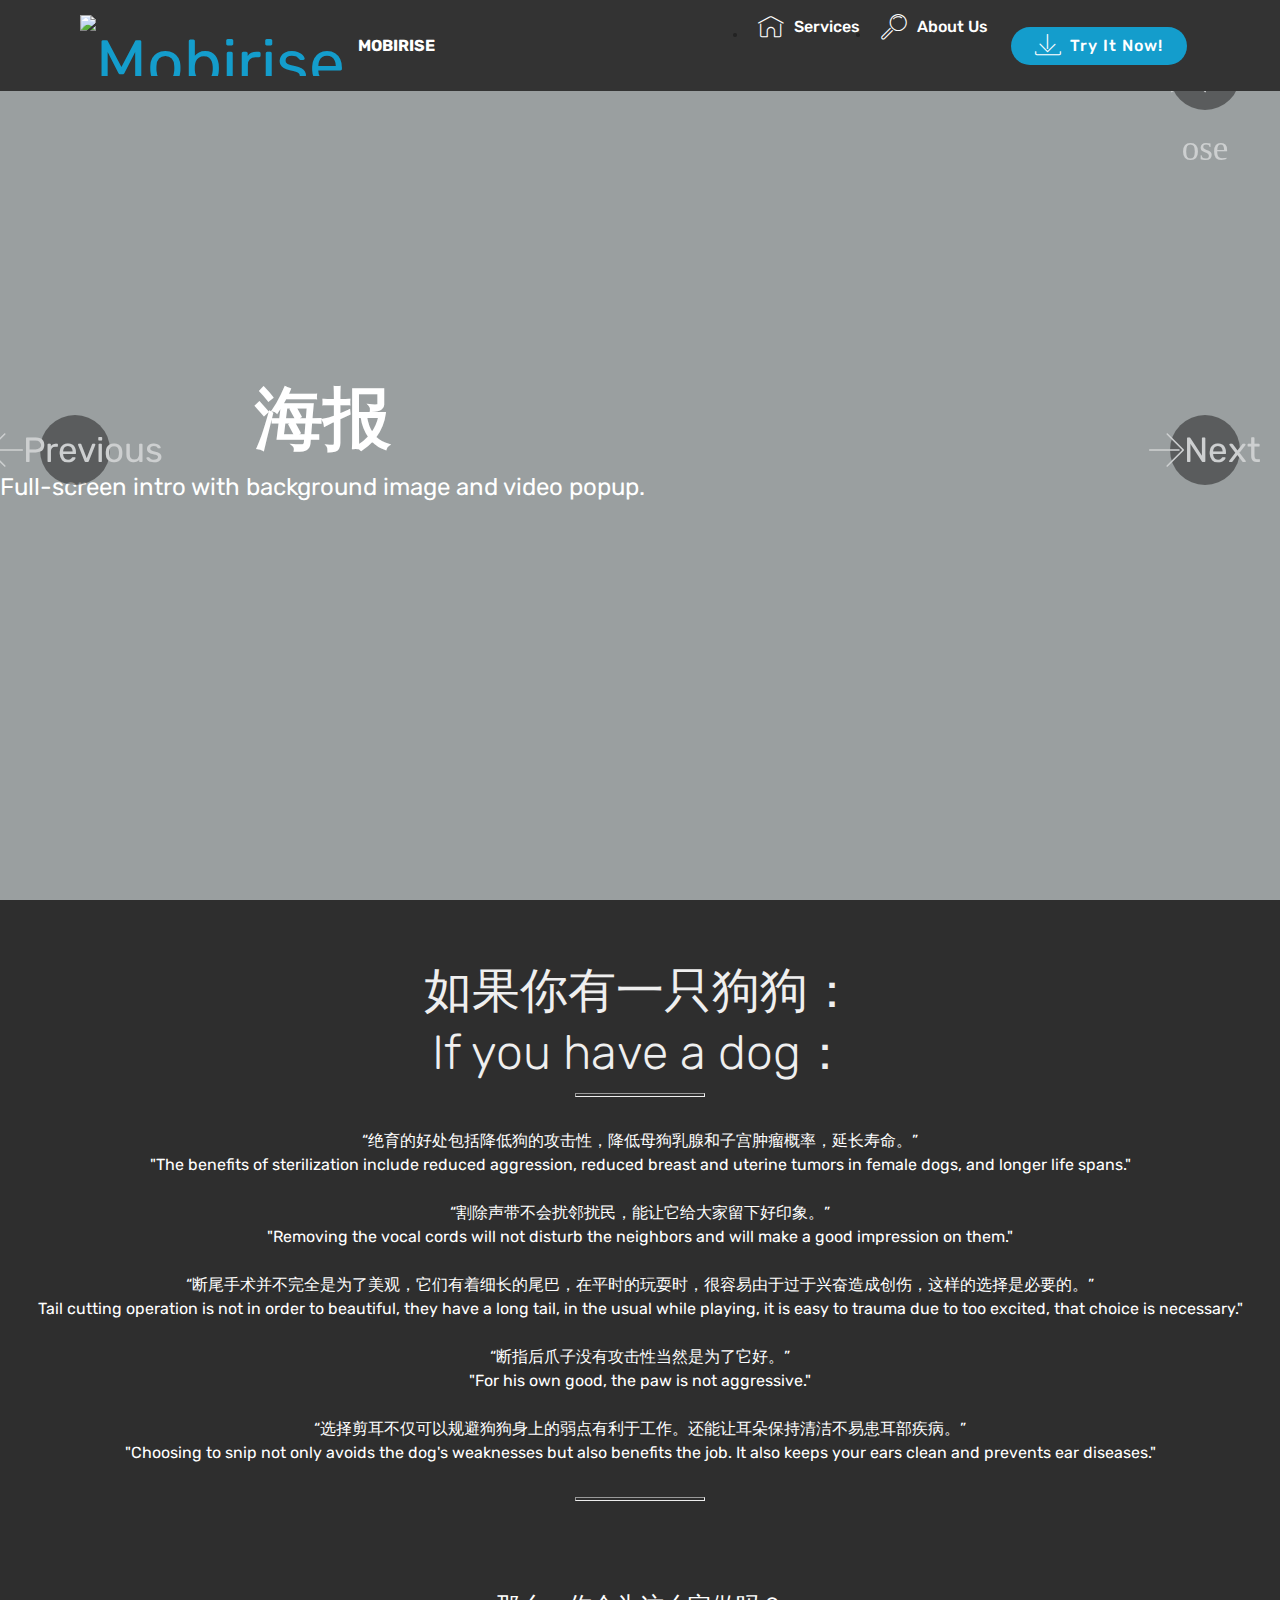
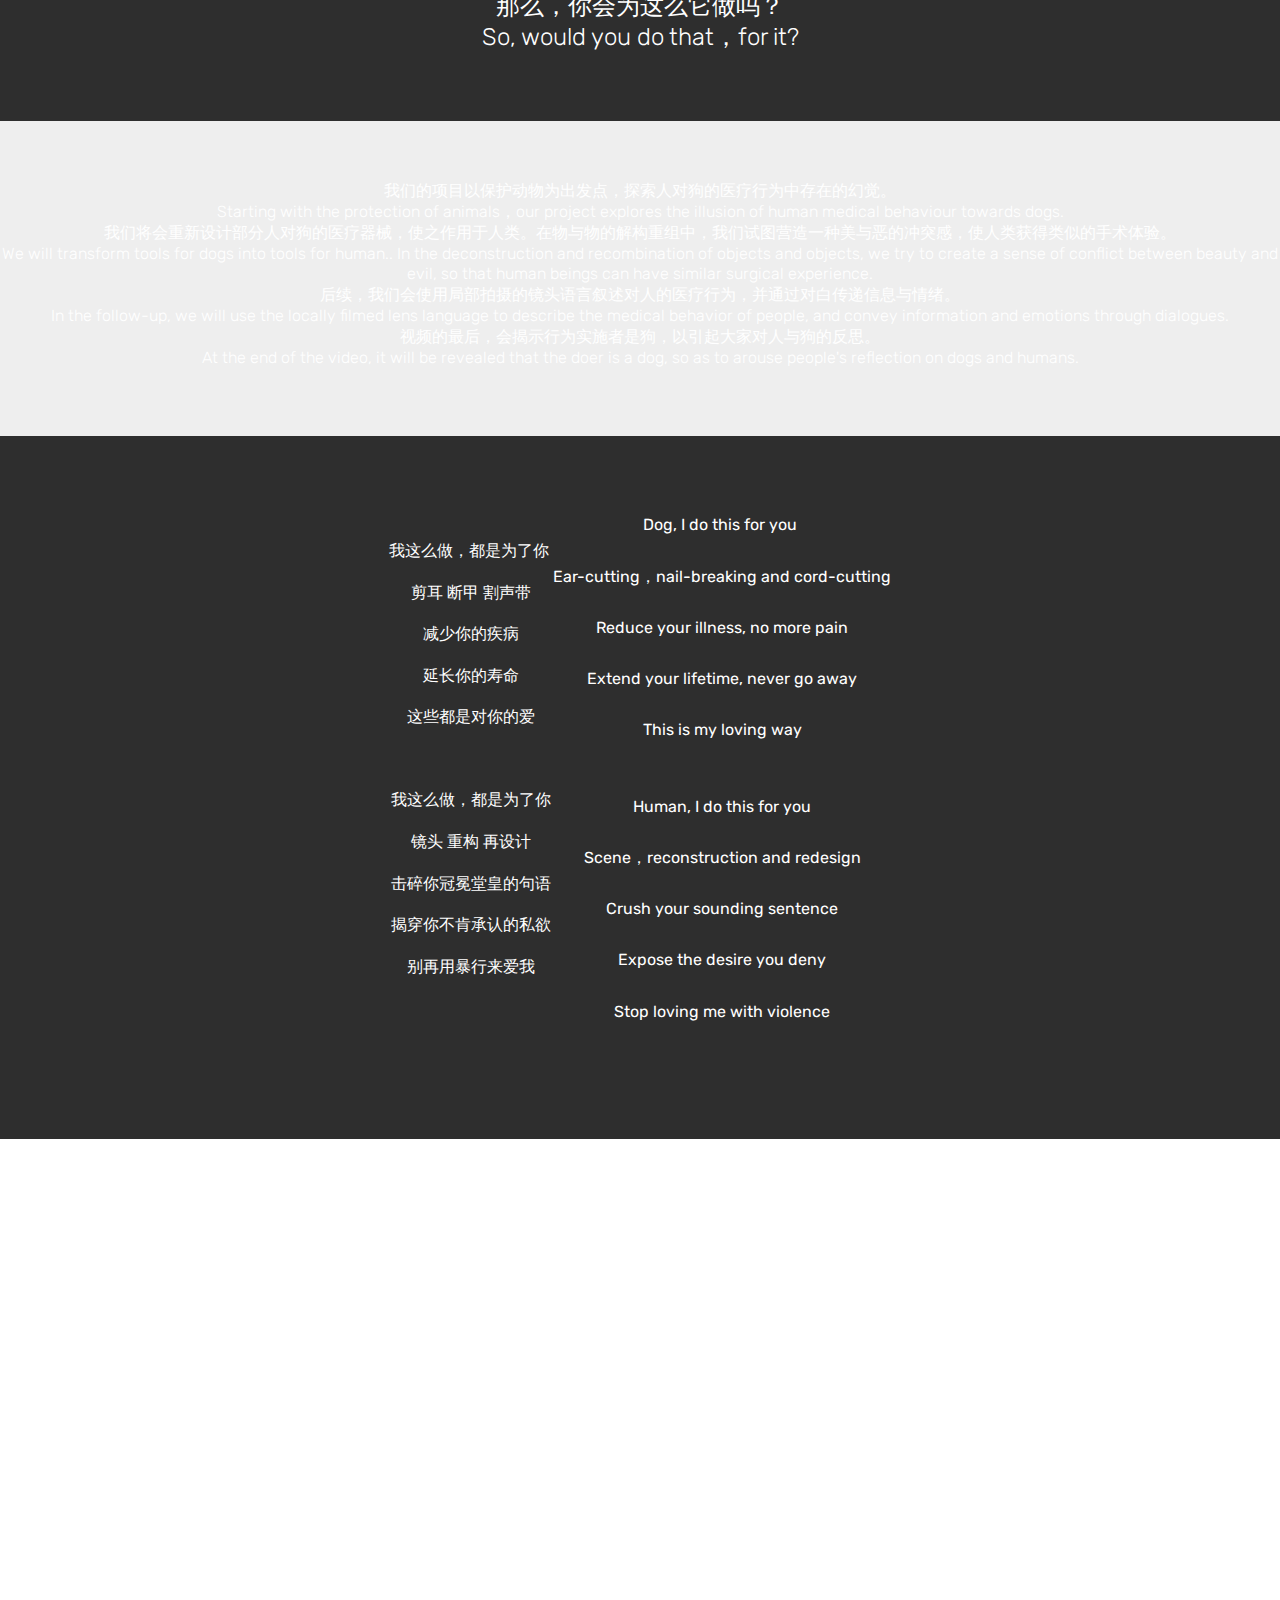
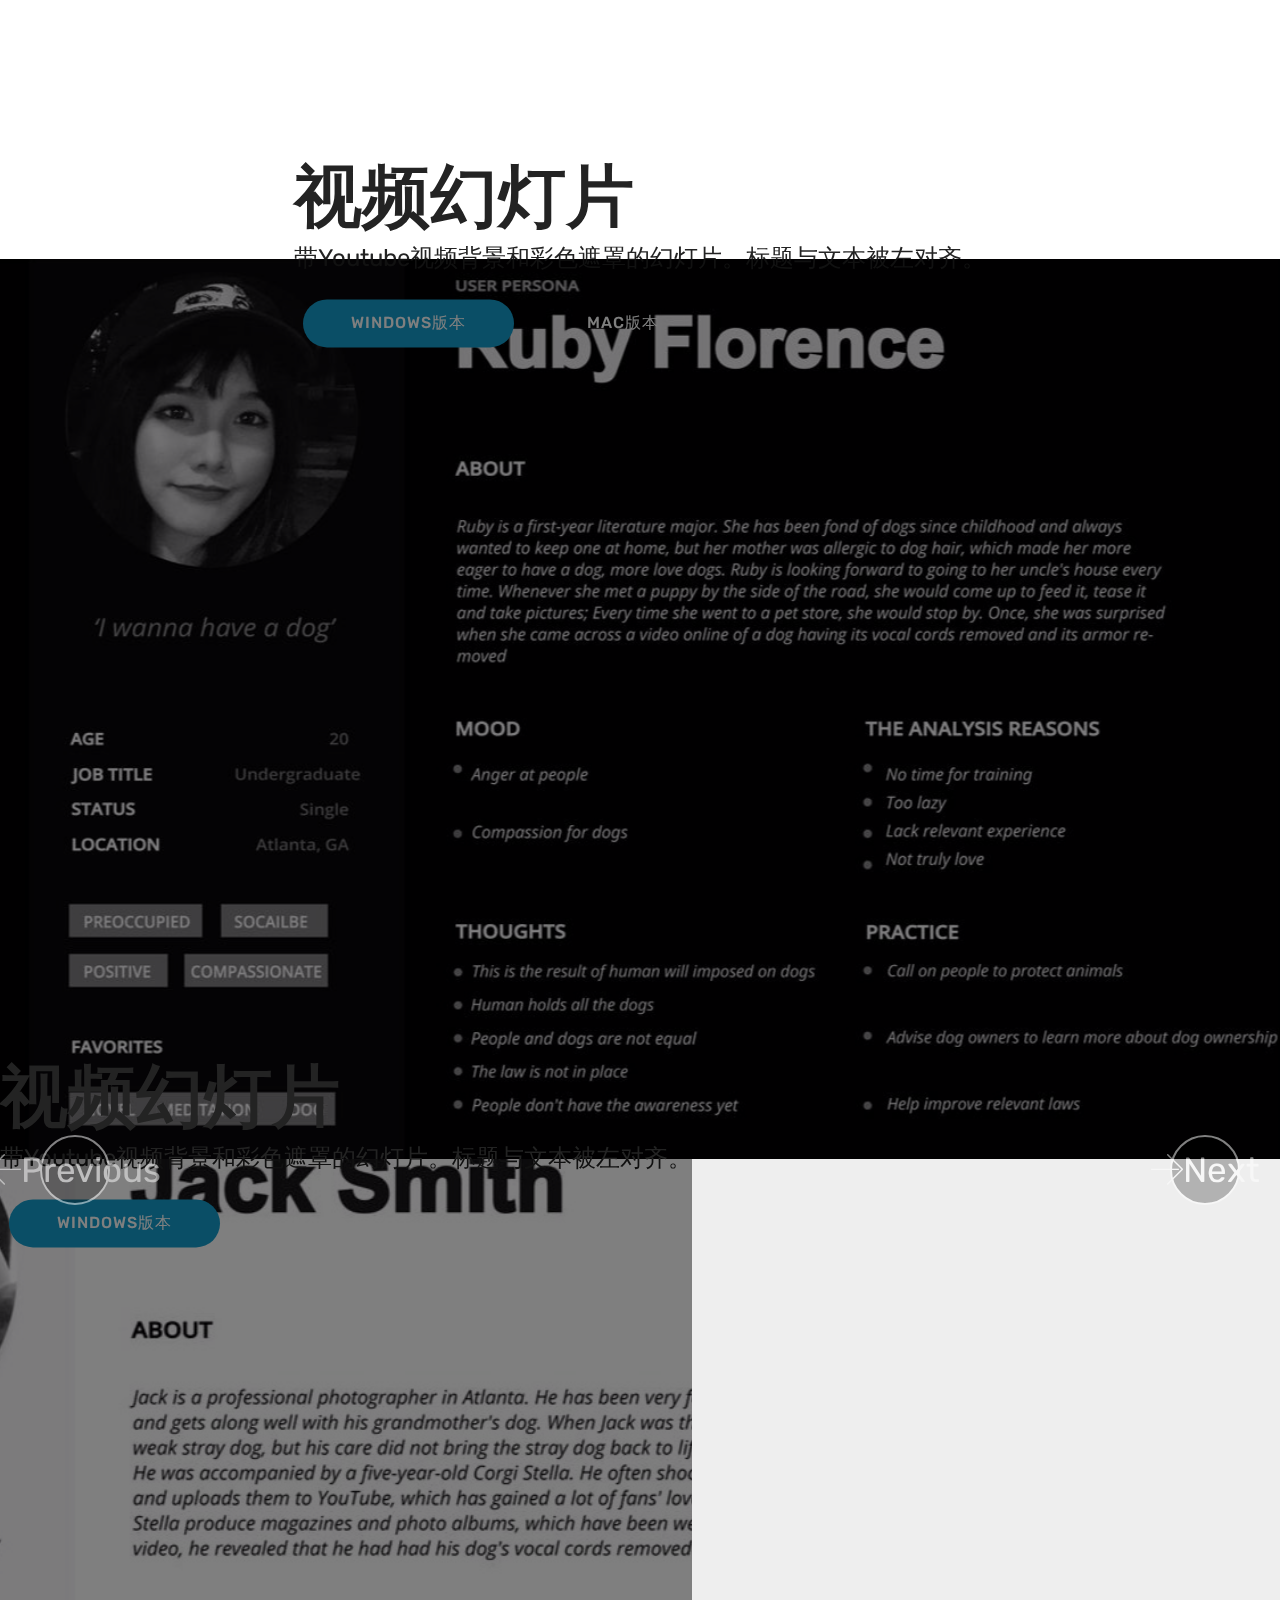
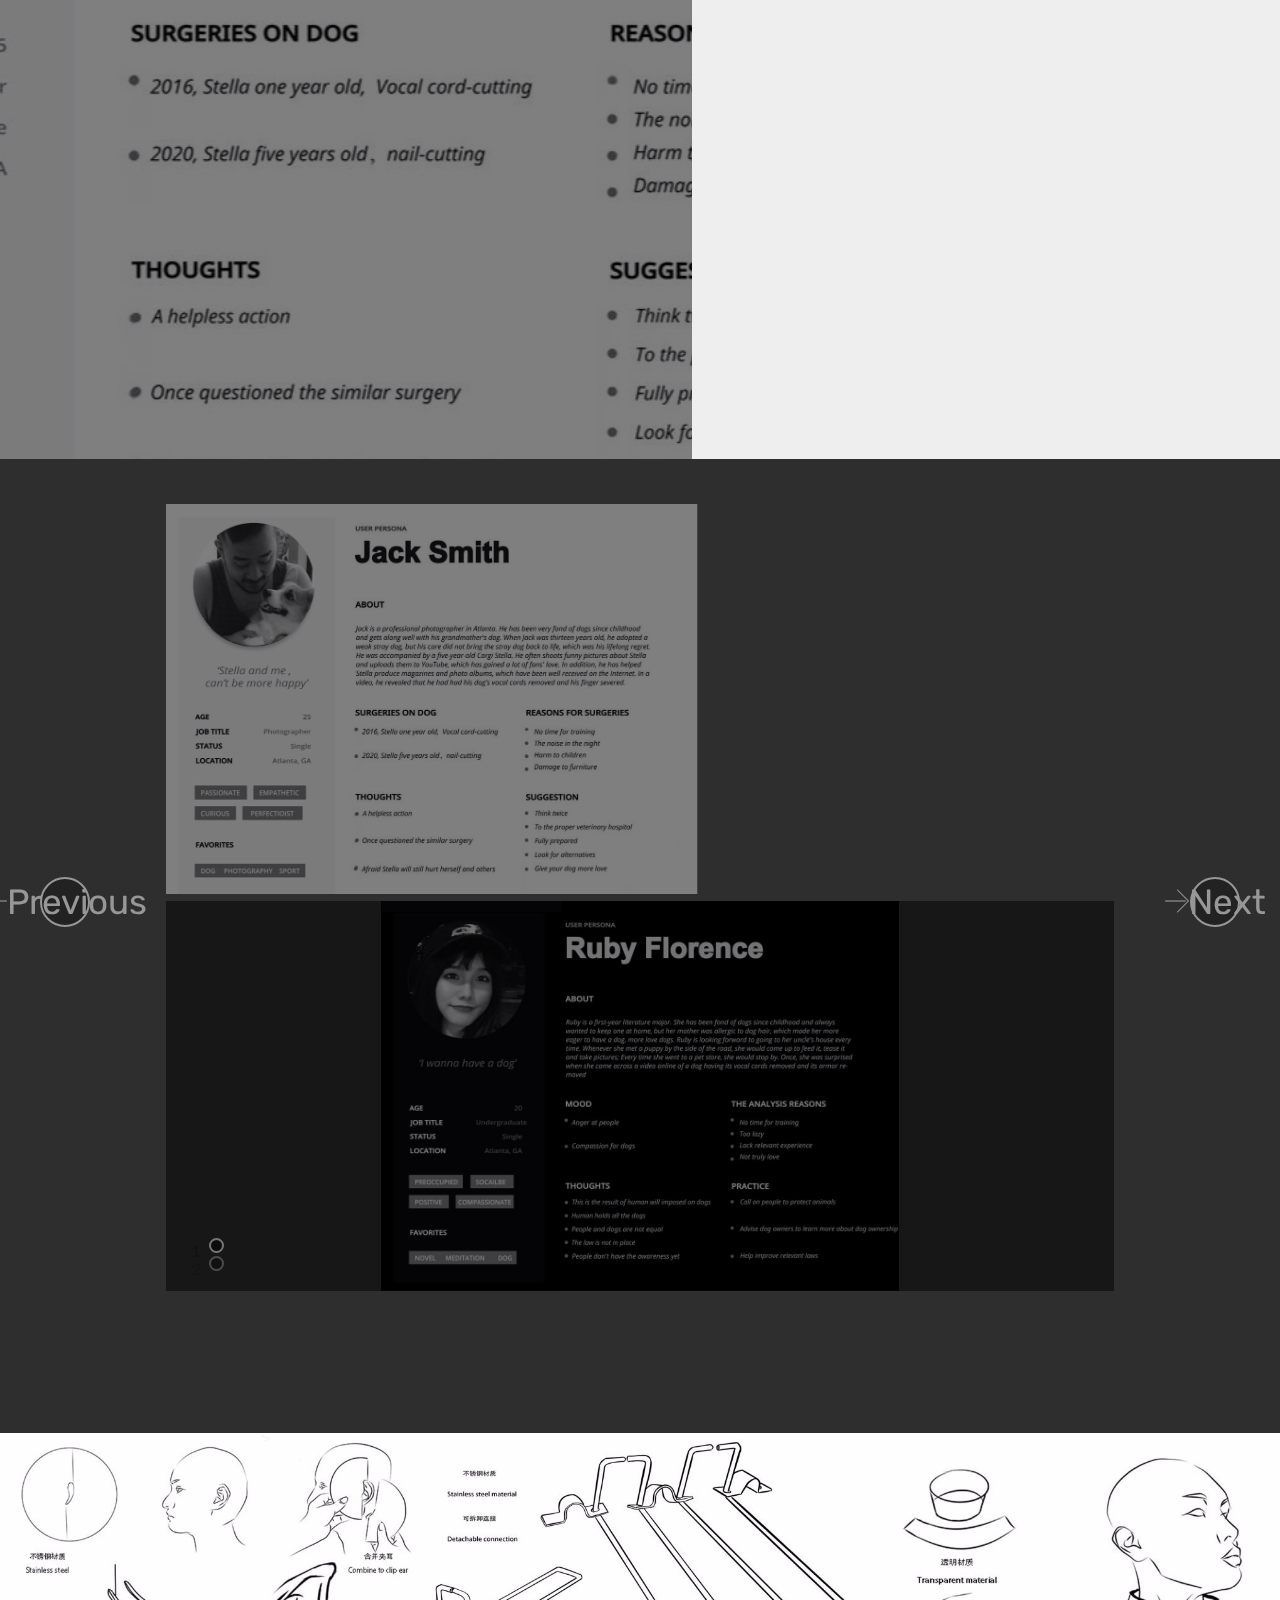
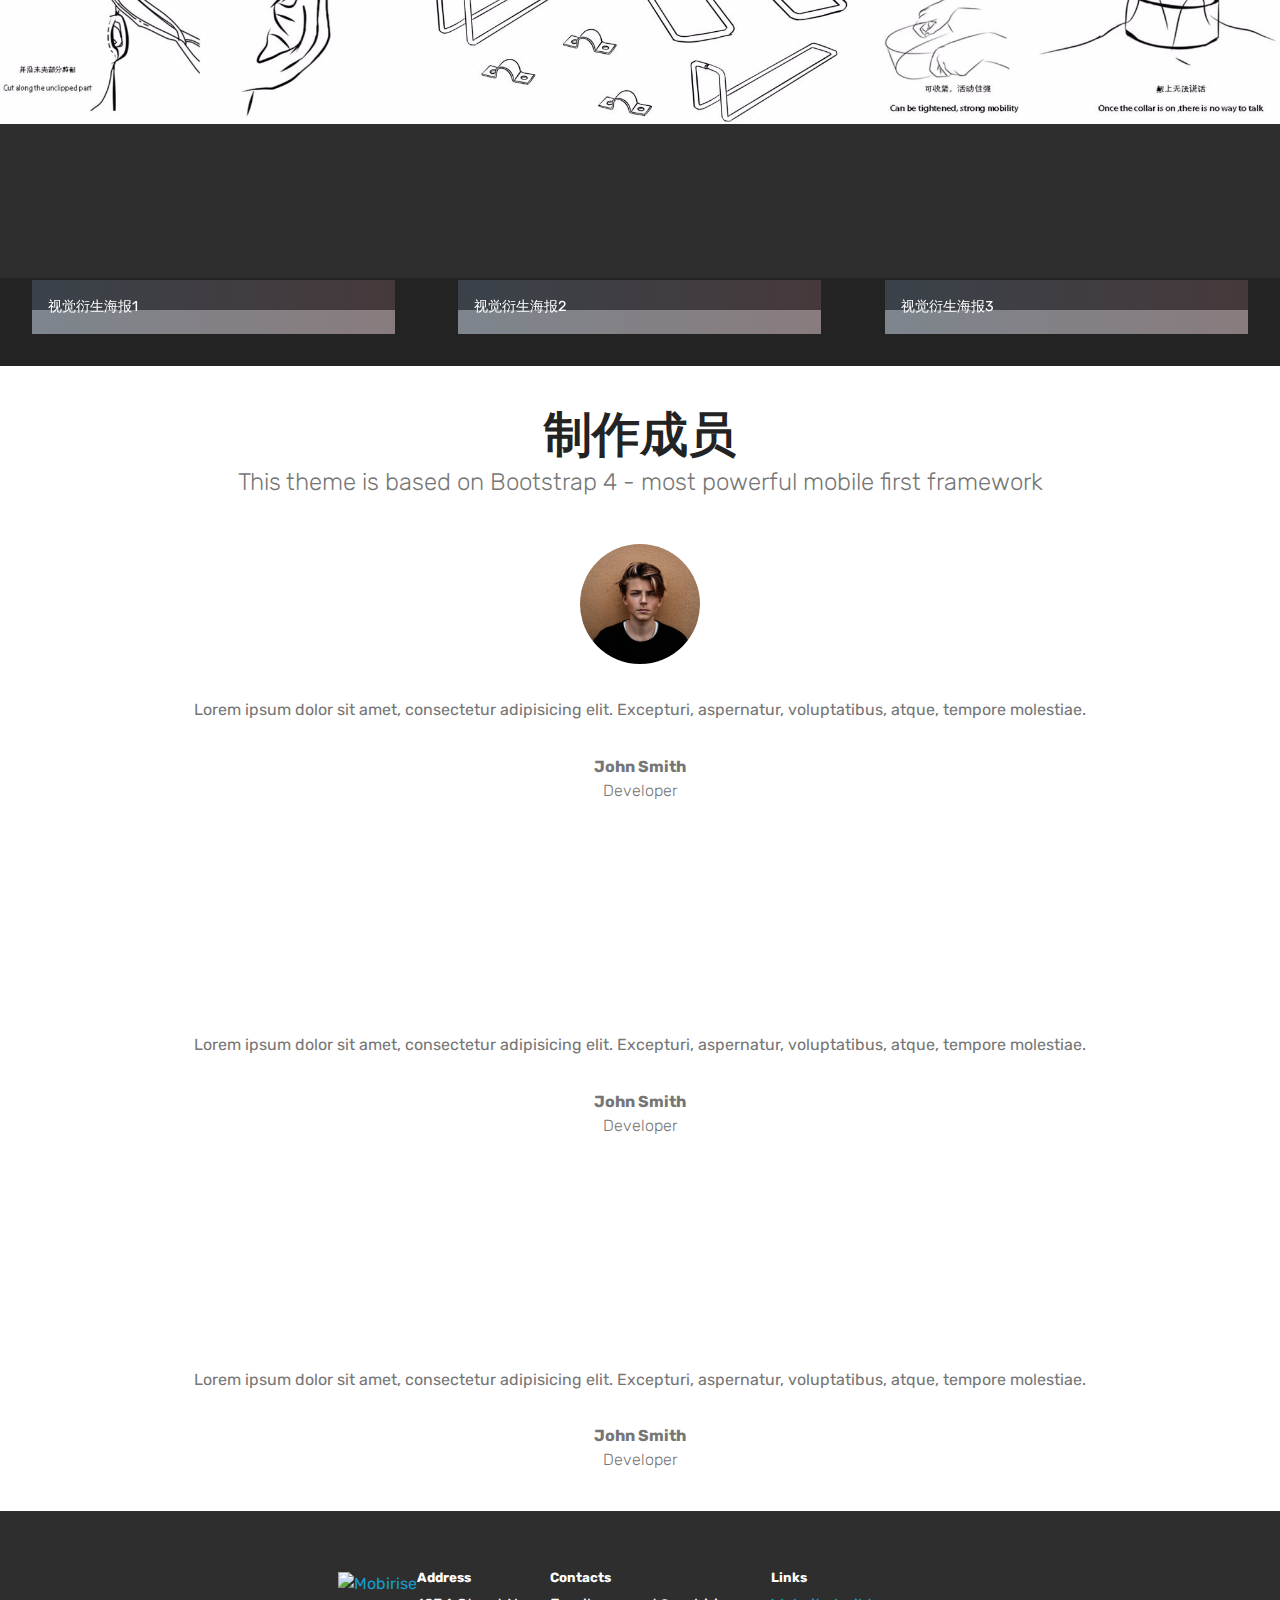
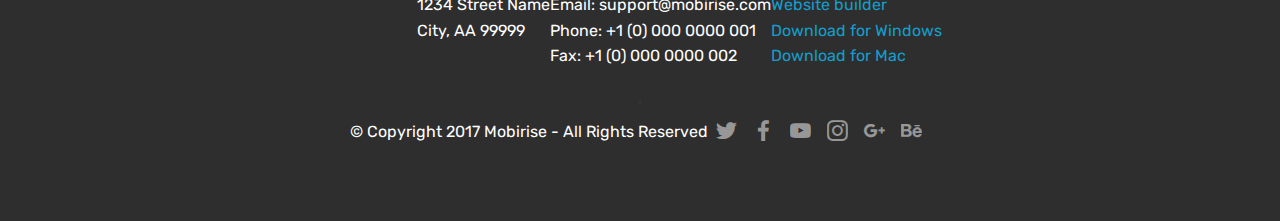
==== index.html @ 4ffe21d8 "create github pages" ====
<!DOCTYPE html>
<html  >
<head>
  <!-- Site made with Mobirise Website Builder v4.12.0, https://mobirise.com -->
  <meta charset="UTF-8">
  <meta http-equiv="X-UA-Compatible" content="IE=edge">
  <meta name="generator" content="Mobirise v4.12.0, mobirise.com">
  <meta name="viewport" content="width=device-width, initial-scale=1, minimum-scale=1">
  <link rel="shortcut icon" href="assets/images/logo2.png" type="image/x-icon">
  <meta name="description" content="">
  
  <title>Home</title>
  <link rel="stylesheet" href="assets/web/assets/mobirise-icons/mobirise-icons.css">
  <link rel="stylesheet" href="assets/bootstrap/css/bootstrap.min.css">
  <link rel="stylesheet" href="assets/bootstrap/css/bootstrap-grid.min.css">
  <link rel="stylesheet" href="assets/bootstrap/css/bootstrap-reboot.min.css">
  <link rel="stylesheet" href="assets/socicon/css/styles.css">
  <link rel="stylesheet" href="assets/dropdown/css/style.css">
  <link rel="stylesheet" href="assets/tether/tether.min.css">
  <link rel="stylesheet" href="assets/theme/css/style.css">
  <link rel="stylesheet" href="assets/gallery/style.css">
  <link rel="preload" as="style" href="assets/mobirise/css/mbr-additional.css"><link rel="stylesheet" href="assets/mobirise/css/mbr-additional.css" type="text/css">
  
  
  
</head>
<body>
  <section class="menu cid-qTkzRZLJNu" once="menu" id="menu1-0">

    

    <nav class="navbar navbar-expand beta-menu navbar-dropdown align-items-center navbar-fixed-top navbar-toggleable-sm">
        <button class="navbar-toggler navbar-toggler-right" type="button" data-toggle="collapse" data-target="#navbarSupportedContent" aria-controls="navbarSupportedContent" aria-expanded="false" aria-label="Toggle navigation">
            <div class="hamburger">
                <span></span>
                <span></span>
                <span></span>
                <span></span>
            </div>
        </button>
        <div class="menu-logo">
            <div class="navbar-brand">
                <span class="navbar-logo">
                    <a href="https://mobirise.com">
                         <img src="assets/images/logo2.png" alt="Mobirise" style="height: 3.8rem;">
                    </a>
                </span>
                <span class="navbar-caption-wrap">
                    <a class="navbar-caption text-white display-4" href="https://mobirise.com">
                        MOBIRISE
                    </a>
                </span>
            </div>
        </div>
        <div class="collapse navbar-collapse" id="navbarSupportedContent">
            <ul class="navbar-nav nav-dropdown" data-app-modern-menu="true"><li class="nav-item">
                    <a class="nav-link link text-white display-4" href="https://mobirise.com">
                        <span class="mbri-home mbr-iconfont mbr-iconfont-btn"></span>
                        Services
                    </a>
                </li>
                <li class="nav-item">
                    <a class="nav-link link text-white display-4" href="https://mobirise.com">
                        <span class="mbri-search mbr-iconfont mbr-iconfont-btn"></span>
                        About Us
                    </a>
                </li></ul>
            <div class="navbar-buttons mbr-section-btn"><a class="btn btn-sm btn-primary display-4" href="https://mobirise.com">
                    <span class="mbri-save mbr-iconfont mbr-iconfont-btn "></span>
                    Try It Now!
                </a></div>
        </div>
    </nav>
</section>

<section class="engine"><a href="https://mobirise.info/p">web templates free download</a></section><section class="header8 cid-s4oriWgESJ mbr-fullscreen" data-bg-video="https://www.youtube.com/watch?v=Bc_RrCNWTyo" id="header8-s">

    

    <div class="mbr-overlay" style="opacity: 0.5; background-color: rgb(70, 80, 82);">
    </div>

    <div class="container align-center">
        <div class="row justify-content-md-center">
            <div class="mbr-white col-md-10">
                <h1 class="mbr-section-title align-center py-2 mbr-bold mbr-fonts-style display-1">
                        海报
                </h1>
                <p class="mbr-text align-center py-2 mbr-fonts-style display-5">
                        Full-screen intro with background image and video popup.
                </p>
                
                
                
            </div>
        </div>
    </div>
    
</section>

<section class="mbr-section content4 cid-s4vJodJcvN" id="content4-1a">

    

    <div class="container">
        <div class="media-container-row">
            <div class="title col-12 col-md-8">
                
                <h3 class="mbr-section-subtitle align-center mbr-light mbr-fonts-style display-2">如果你有一只狗狗：
<div>If you have a dog：</div></h3>
                
            </div>
        </div>
    </div>
</section>

<section class="mbr-section article content10 cid-s4oQ5qRTcx" id="content10-15">
    
     

    <div class="container">
        <div class="inner-container" style="width: 100%;">
            <hr class="line" style="width: 10%;">
            <div class="section-text align-center mbr-white mbr-fonts-style display-7">
                    “绝育的好处包括降低狗的攻击性，降低母狗乳腺和子宫肿瘤概率，延长寿命。”
                <div>"The benefits of sterilization include reduced aggression, reduced breast and uterine tumors in female dogs, and longer life spans."
</div><div><br></div><div>“割除声带不会扰邻扰民，能让它给大家留下好印象。”
</div><div>"Removing the vocal cords will not disturb the neighbors and will make a good impression on them."
</div><div><br></div><div>“断尾手术并不完全是为了美观，它们有着细长的尾巴，在平时的玩耍时，很容易由于过于兴奋造成创伤，这样的选择是必要的。”
</div><div>Tail cutting operation is not in order to beautiful, they have a long tail, in the usual while playing, it is easy to trauma due to too excited, that choice is necessary."
</div><div><br></div><div>“断指后爪子没有攻击性当然是为了它好。”
</div><div>"For his own good, the paw is not aggressive."
</div><div><br></div><div>“选择剪耳不仅可以规避狗狗身上的弱点有利于工作。还能让耳朵保持清洁不易患耳部疾病。”
</div><div>"Choosing to snip not only avoids the dog's weaknesses but also benefits the job. It also keeps your ears clean and prevents ear diseases."
</div></div>
            <hr class="line" style="width: 10%;">
        </div>
    </div>
</section>

<section class="mbr-section content4 cid-s4vK3db1RD" id="content4-1b">

    

    <div class="container">
        <div class="media-container-row">
            <div class="title col-12 col-md-8">
                
                <h3 class="mbr-section-subtitle align-center mbr-light mbr-fonts-style display-5">
                    那么，你会为这么它做吗？
                <div>So, would you do that，for it?</div></h3>
                
            </div>
        </div>
    </div>
</section>

<section class="mbr-section content5 cid-s4vNWTPe03 mbr-parallax-background" id="content5-1d">

    

    

    <div class="container">
        <div class="media-container-row">
            <div class="title col-12 col-md-8">
                
                <h3 class="mbr-section-subtitle align-center mbr-light mbr-white pb-3 mbr-fonts-style display-7">
                    我们的项目以保护动物为出发点，探索人对狗的医疗行为中存在的幻觉。
                <div>Starting with the protection of animals，our project explores the illusion of human medical behaviour towards dogs.
</div><div>
</div><div>我们将会重新设计部分人对狗的医疗器械，使之作用于人类。在物与物的解构重组中，我们试图营造一种美与恶的冲突感，使人类获得类似的手术体验。
</div><div>We will transform tools for dogs into tools for human.. In the deconstruction and recombination of objects and objects, we try to create a sense of conflict between beauty and evil, so that human beings can have similar surgical experience.
</div><div>
</div><div>后续，我们会使用局部拍摄的镜头语言叙述对人的医疗行为，并通过对白传递信息与情绪。
</div><div>In the follow-up, we will use the locally filmed lens language to describe the medical behavior of people, and convey information and emotions through dialogues.
</div><div>
</div><div>视频的最后，会揭示行为实施者是狗，以引起大家对人与狗的反思。
</div><div>At the end of the video, it will be revealed that the doer is a dog, so as to arouse people's reflection on dogs and humans.
</div></h3>
                
                
            </div>
        </div>
    </div>
</section>

<section class="mbr-section article content3 cid-s4D6r55MM4" id="content3-1f">
      
     

    <div class="container">
        <div class="media-container-row">
            <div class="row col-12 col-md-10">
                <div class="col-12 mbr-text mbr-fonts-style col-md-6 display-7">
                     <p><span style="font-size: 1rem;"><br></span></p><p><span style="font-size: 1rem;">我这么做，都是为了你&nbsp;</span><br></p><p>剪耳 断甲 割声带
</p><p>减少你的疾病
</p><p>延长你的寿命
</p><p>这些都是对你的爱
</p><p><br></p><p>我这么做，都是为了你
</p><p>镜头 重构 再设计
</p><p>击碎你冠冕堂皇的句语
</p><p>揭穿你不肯承认的私欲
</p><p>别再用暴行来爱我
</p><p><br></p><p><br></p>
                </div>
                <div class="col-12 mbr-text mbr-fonts-style display-7 col-md-6">
                     <p>
</p>
                <div><span style="font-size: 1rem;">Dog, I do this for you&nbsp;</span><br></div><div><br></div><div>Ear-cutting，nail-breaking and cord-cutting
</div><div><br></div><div>Reduce your illness, no more pain</div><div><br></div><div>Extend your lifetime, never go away
</div><div><br></div><div>This is my loving way 
</div><div><br></div><div><br></div><div>Human, I do this for you
</div><div><br></div><div>Scene，reconstruction and redesign
</div><div><br></div><div>Crush your sounding sentence
</div><div><br></div><div>Expose the desire you deny
</div><div><br></div><div>Stop loving me with violence
</div><div><br></div></div>
                
            </div>
        </div>
    </div>
</section>

<section class="cid-s4orYVQOpd" id="video2-u">

    
    
    <figure class="mbr-figure align-center">
        <div class="video-block" style="width: 100%;">
            <div><iframe class="mbr-embedded-video" src="https://www.youtube.com/embed/uNCr7NdOJgw?rel=0&amp;amp;showinfo=0&amp;autoplay=0&amp;loop=0" width="1280" height="720" frameborder="0" allowfullscreen></iframe></div>
        </div>
    </figure>
</section>

<section class="carousel slide cid-s4osv7w5WU" data-interval="false" id="slider1-w">

    

    <div class="full-screen"><div class="mbr-slider slide carousel" data-keyboard="false" data-ride="false" data-interval="false" data-pause="false"><ol class="carousel-indicators"><li data-app-prevent-settings="" data-target="#slider1-w" data-slide-to="0"></li><li data-app-prevent-settings="" data-target="#slider1-w" class=" active" data-slide-to="1"></li></ol><div class="carousel-inner" role="listbox"><div class="carousel-item slider-fullscreen-image" data-bg-video-slide="false" style="background-image: url(assets/images/6-1-1125x848.jpeg);"><div class="container container-slide"><div class="image_wrapper"><div class="mbr-overlay"></div><img src="assets/images/6-1-1125x848.jpeg" alt="" title=""><div class="carousel-caption justify-content-center"><div class="col-10 align-left"><h2 class="mbr-fonts-style display-1">视频幻灯片</h2><p class="lead mbr-text mbr-fonts-style display-5">带Youtube视频背景和彩色遮罩的幻灯片。标题与文本被左对齐。</p><div class="mbr-section-btn" buttons="0"><a class="btn btn-primary display-4" href="https://mobirise.com">WINDOWS版本</a> <a class="btn  btn-white-outline display-4" href="https://mobirise.com">MAC版本</a></div></div></div></div></div></div><div class="carousel-item slider-fullscreen-image active" data-bg-video-slide="false" style="background-image: url(assets/images/5-4-1125x848.jpeg);"><div class="container container-slide"><div class="image_wrapper"><div class="mbr-overlay"></div><img src="assets/images/5-4-1125x848.jpeg" alt="" title=""><div class="carousel-caption justify-content-center"><div class="col-10 align-left"><h2 class="mbr-fonts-style display-1">视频幻灯片</h2><p class="lead mbr-text mbr-fonts-style display-5">带Youtube视频背景和彩色遮罩的幻灯片。标题与文本被左对齐。</p><div class="mbr-section-btn" buttons="0"><a class="btn btn-primary display-4" href="https://mobirise.com">WINDOWS版本</a> <a class="btn  btn-white-outline display-4" href="https://mobirise.com">MAC版本</a></div></div></div></div></div></div></div><a data-app-prevent-settings="" class="carousel-control carousel-control-prev" role="button" data-slide="prev" href="#slider1-w"><span aria-hidden="true" class="mbri-left mbr-iconfont"></span><span class="sr-only">Previous</span></a><a data-app-prevent-settings="" class="carousel-control carousel-control-next" role="button" data-slide="next" href="#slider1-w"><span aria-hidden="true" class="mbri-right mbr-iconfont"></span><span class="sr-only">Next</span></a></div></div>

</section>

<section class="carousel slide cid-s4oRnYX8dS" data-interval="false" id="slider2-17">

    
    <div class="container content-slider">
        <div class="content-slider-wrap">
            <div><div class="mbr-slider slide carousel" data-keyboard="false" data-ride="false" data-interval="false" data-pause="false"><ol class="carousel-indicators"><li data-app-prevent-settings="" data-target="#slider2-17" class=" active" data-slide-to="0"></li><li data-app-prevent-settings="" data-target="#slider2-17" data-slide-to="1"></li></ol><div class="carousel-inner" role="listbox"><div class="carousel-item slider-fullscreen-image active" data-bg-video-slide="false" style="background-image: url(assets/images/5-2-1125x848.jpeg);"><div class="container container-slide"><div class="image_wrapper"><div class="mbr-overlay"></div><img src="assets/images/5-2-1125x848.jpeg" alt="" title=""><div class="carousel-caption justify-content-center"><div class="col-10 align-left"></div></div></div></div></div><div class="carousel-item slider-fullscreen-image" data-bg-video-slide="false" style="background-image: url(assets/images/6-1-1125x848.jpeg);"><div class="container container-slide"><div class="image_wrapper"><div class="mbr-overlay"></div><img src="assets/images/6-1-1125x848.jpeg" alt="" title=""><div class="carousel-caption justify-content-center"><div class="col-10 align-center"></div></div></div></div></div></div><a data-app-prevent-settings="" class="carousel-control carousel-control-prev" role="button" data-slide="prev" href="#slider2-17"><span aria-hidden="true" class="mbri-left mbr-iconfont"></span><span class="sr-only">Previous</span></a><a data-app-prevent-settings="" class="carousel-control carousel-control-next" role="button" data-slide="next" href="#slider2-17"><span aria-hidden="true" class="mbri-right mbr-iconfont"></span><span class="sr-only">Next</span></a></div></div> 
        </div>
    </div>
</section>

<section class="features17 cid-s4vQ0RmXoH" id="features17-1e">
    
    

    
    <div class="container-fluid">
        <div class="media-container-row">
            <div class="card p-3 col-12 col-md-6 col-lg-4">
                <div class="card-wrapper">
                    <div class="card-img">
                        <img src="assets/images/1-680x464.jpeg" alt="Mobirise" title="">
                    </div>
                    <div class="card-box">
                        
                        
                    </div>
                </div>
            </div>

            <div class="card p-3 col-12 col-md-6 col-lg-4">
                <div class="card-wrapper">
                    <div class="card-img">
                        <img src="assets/images/3-680x464.jpeg" alt="Mobirise" title="">
                    </div>
                    <div class="card-box">
                        
                        
                    </div>
                </div>
            </div>

            <div class="card p-3 col-12 col-md-6 col-lg-4">
                <div class="card-wrapper">
                    <div class="card-img">
                        <img src="assets/images/4-680x464.jpeg" alt="Mobirise" title="">
                    </div>
                    <div class="card-box">
                        
                        
                    </div>
                </div>
            </div>

            
            
            
        </div>
    </div>
</section>

<section class="mbr-gallery mbr-slider-carousel cid-s4ounXwzl8" id="gallery3-12">

    

    <div>
        <div><!-- Filter --><!-- Gallery --><div class="mbr-gallery-row"><div class="mbr-gallery-layout-default"><div><div><div class="mbr-gallery-item mbr-gallery-item--p4" data-video-url="false" data-tags="酷毙"><div href="#lb-gallery3-12" data-slide-to="0" data-toggle="modal"><img src="assets/images/background6.jpg" alt="" title=""><span class="icon-focus"></span><span class="mbr-gallery-title mbr-fonts-style display-7">视觉衍生海报1</span></div></div><div class="mbr-gallery-item mbr-gallery-item--p4" data-video-url="false" data-tags="响应式"><div href="#lb-gallery3-12" data-slide-to="1" data-toggle="modal"><img src="assets/images/background7.jpg" alt="" title=""><span class="icon-focus"></span><span class="mbr-gallery-title mbr-fonts-style display-7">视觉衍生海报2</span></div></div><div class="mbr-gallery-item mbr-gallery-item--p4" data-video-url="false" data-tags="动画"><div href="#lb-gallery3-12" data-slide-to="2" data-toggle="modal"><img src="assets/images/background8.jpg" alt="" title=""><span class="icon-focus"></span><span class="mbr-gallery-title mbr-fonts-style display-7">视觉衍生海报3</span></div></div></div></div><div class="clearfix"></div></div></div><!-- Lightbox --><div data-app-prevent-settings="" class="mbr-slider modal fade carousel slide" tabindex="-1" data-keyboard="true" data-interval="false" id="lb-gallery3-12"><div class="modal-dialog"><div class="modal-content"><div class="modal-body"><div class="carousel-inner"><div class="carousel-item active"><img src="assets/images/background6.jpg" alt="" title=""></div><div class="carousel-item"><img src="assets/images/background7.jpg" alt="" title=""></div><div class="carousel-item"><img src="assets/images/background8.jpg" alt="" title=""></div></div><a class="carousel-control carousel-control-prev" role="button" data-slide="prev" href="#lb-gallery3-12"><span class="mbri-left mbr-iconfont" aria-hidden="true"></span><span class="sr-only">Previous</span></a><a class="carousel-control carousel-control-next" role="button" data-slide="next" href="#lb-gallery3-12"><span class="mbri-right mbr-iconfont" aria-hidden="true"></span><span class="sr-only">Next</span></a><a class="close" href="#" role="button" data-dismiss="modal"><span class="sr-only">Close</span></a></div></div></div></div></div>
    </div>

</section>

<section class="testimonials1 cid-s4ouTdeRK1" id="testimonials1-14">

    

    
    <div class="container">
        <div class="media-container-row">
            <div class="title col-12 align-center">
                <h2 class="pb-3 mbr-fonts-style display-2">制作成员</h2>
                <h3 class="mbr-section-subtitle mbr-light pb-3 mbr-fonts-style display-5">
                    This theme is based on Bootstrap 4 - most powerful mobile first framework
                </h3>
            </div>
        </div>
    </div>

    <div class="container pt-3 mt-2">
        <div class="media-container-row">
            <div class="mbr-testimonial p-3 align-center col-12 col-md-6 col-lg-4">
                <div class="panel-item p-3">
                    <div class="card-block">
                        <div class="testimonial-photo">
                            <img src="assets/images/face1.jpg">
                        </div>
                        <p class="mbr-text mbr-fonts-style display-7">
                           Lorem ipsum dolor sit amet, consectetur adipisicing elit. Excepturi, aspernatur, voluptatibus, atque, tempore molestiae.
                        </p>
                    </div>
                    <div class="card-footer">
                        <div class="mbr-author-name mbr-bold mbr-fonts-style display-7">
                             John Smith
                        </div>
                        <small class="mbr-author-desc mbr-italic mbr-light mbr-fonts-style display-7">
                               Developer
                        </small>
                    </div>
                </div>
            </div>

            <div class="mbr-testimonial p-3 align-center col-12 col-md-6 col-lg-4">
                <div class="panel-item p-3">
                    <div class="card-block">
                        <div class="testimonial-photo">
                            <img src="assets/images/face2.jpg">
                        </div>
                        <p class="mbr-text mbr-fonts-style display-7">
                           Lorem ipsum dolor sit amet, consectetur adipisicing elit. Excepturi, aspernatur, voluptatibus, atque, tempore molestiae.
                        </p>
                    </div>
                    <div class="card-footer">
                        <div class="mbr-author-name mbr-bold mbr-fonts-style display-7">
                             John Smith
                        </div>
                        <small class="mbr-author-desc mbr-italic mbr-light mbr-fonts-style display-7">
                               Developer
                        </small>
                    </div>
                </div>
            </div>

            <div class="mbr-testimonial p-3 align-center col-12 col-md-6 col-lg-4">
                <div class="panel-item p-3">
                    <div class="card-block">
                        <div class="testimonial-photo">
                            <img src="assets/images/face3.jpg">
                        </div>
                        <p class="mbr-text mbr-fonts-style display-7">
                           Lorem ipsum dolor sit amet, consectetur adipisicing elit. Excepturi, aspernatur, voluptatibus, atque, tempore molestiae.
                        </p>
                    </div>
                    <div class="card-footer">
                        <div class="mbr-author-name mbr-bold mbr-fonts-style display-7">
                             John Smith
                        </div>
                        <small class="mbr-author-desc mbr-italic mbr-light mbr-fonts-style display-7">
                               Developer
                        </small>
                    </div>
                </div>
            </div>

            

            

            
        </div>
    </div>   
</section>

<section class="cid-qTkAaeaxX5" id="footer1-2">

    

    

    <div class="container">
        <div class="media-container-row content text-white">
            <div class="col-12 col-md-3">
                <div class="media-wrap">
                    <a href="https://mobirise.com/">
                        <img src="assets/images/logo2.png" alt="Mobirise">
                    </a>
                </div>
            </div>
            <div class="col-12 col-md-3 mbr-fonts-style display-7">
                <h5 class="pb-3">
                    Address
                </h5>
                <p class="mbr-text">
                    1234 Street Name
                    <br>City, AA 99999
                </p>
            </div>
            <div class="col-12 col-md-3 mbr-fonts-style display-7">
                <h5 class="pb-3">
                    Contacts
                </h5>
                <p class="mbr-text">
                    Email: support@mobirise.com
                    <br>Phone: +1 (0) 000 0000 001
                    <br>Fax: +1 (0) 000 0000 002
                </p>
            </div>
            <div class="col-12 col-md-3 mbr-fonts-style display-7">
                <h5 class="pb-3">
                    Links
                </h5>
                <p class="mbr-text">
                    <a class="text-primary" href="https://mobirise.com/">Website builder</a>
                    <br><a class="text-primary" href="https://mobirise.com/mobirise-free-win.zip">Download for Windows</a>
                    <br><a class="text-primary" href="https://mobirise.com/mobirise-free-mac.zip">Download for Mac</a>
                </p>
            </div>
        </div>
        <div class="footer-lower">
            <div class="media-container-row">
                <div class="col-sm-12">
                    <hr>
                </div>
            </div>
            <div class="media-container-row mbr-white">
                <div class="col-sm-6 copyright">
                    <p class="mbr-text mbr-fonts-style display-7">
                        © Copyright 2017 Mobirise - All Rights Reserved
                    </p>
                </div>
                <div class="col-md-6">
                    <div class="social-list align-right">
                        <div class="soc-item">
                            <a href="https://twitter.com/mobirise" target="_blank">
                                <span class="socicon-twitter socicon mbr-iconfont mbr-iconfont-social"></span>
                            </a>
                        </div>
                        <div class="soc-item">
                            <a href="https://www.facebook.com/pages/Mobirise/1616226671953247" target="_blank">
                                <span class="socicon-facebook socicon mbr-iconfont mbr-iconfont-social"></span>
                            </a>
                        </div>
                        <div class="soc-item">
                            <a href="https://www.youtube.com/c/mobirise" target="_blank">
                                <span class="socicon-youtube socicon mbr-iconfont mbr-iconfont-social"></span>
                            </a>
                        </div>
                        <div class="soc-item">
                            <a href="https://instagram.com/mobirise" target="_blank">
                                <span class="socicon-instagram socicon mbr-iconfont mbr-iconfont-social"></span>
                            </a>
                        </div>
                        <div class="soc-item">
                            <a href="https://plus.google.com/u/0/+Mobirise" target="_blank">
                                <span class="socicon-googleplus socicon mbr-iconfont mbr-iconfont-social"></span>
                            </a>
                        </div>
                        <div class="soc-item">
                            <a href="https://www.behance.net/Mobirise" target="_blank">
                                <span class="socicon-behance socicon mbr-iconfont mbr-iconfont-social"></span>
                            </a>
                        </div>
                    </div>
                </div>
            </div>
        </div>
    </div>
</section>


  <script src="assets/web/assets/jquery/jquery.min.js"></script>
  <script src="assets/popper/popper.min.js"></script>
  <script src="assets/bootstrap/js/bootstrap.min.js"></script>
  <script src="assets/smoothscroll/smooth-scroll.js"></script>
  <script src="assets/dropdown/js/nav-dropdown.js"></script>
  <script src="assets/dropdown/js/navbar-dropdown.js"></script>
  <script src="assets/touchswipe/jquery.touch-swipe.min.js"></script>
  <script src="assets/playervimeo/vimeo_player.js"></script>
  <script src="assets/tether/tether.min.js"></script>
  <script src="assets/vimeoplayer/jquery.mb.vimeo_player.js"></script>
  <script src="assets/parallax/jarallax.min.js"></script>
  <script src="assets/masonry/masonry.pkgd.min.js"></script>
  <script src="assets/imagesloaded/imagesloaded.pkgd.min.js"></script>
  <script src="assets/bootstrapcarouselswipe/bootstrap-carousel-swipe.js"></script>
  <script src="assets/ytplayer/jquery.mb.ytplayer.min.js"></script>
  <script src="assets/theme/js/script.js"></script>
  <script src="assets/slidervideo/script.js"></script>
  <script src="assets/gallery/player.min.js"></script>
  <script src="assets/gallery/script.js"></script>
  
  
</body>
</html>
---- assets/web/assets/mobirise-icons/mobirise-icons.css ----
@font-face {
  font-family: 'MobiriseIcons';
  src:  url('mobirise-icons.eot?spat4u');
  src:  url('mobirise-icons.eot?spat4u#iefix') format('embedded-opentype'),
    url('mobirise-icons.ttf?spat4u') format('truetype'),
    url('mobirise-icons.woff?spat4u') format('woff'),
    url('mobirise-icons.svg?spat4u#MobiriseIcons') format('svg');
  font-weight: normal;
  font-style: normal;
  font-display: swap;
}

[class^="mbri-"], [class*=" mbri-"] {
  /* use !important to prevent issues with browser extensions that change fonts */
  font-family: MobiriseIcons !important;
  speak: none;
  font-style: normal;
  font-weight: normal;
  font-variant: normal;
  text-transform: none;
  line-height: 1;

  /* Better Font Rendering =========== */
  -webkit-font-smoothing: antialiased;
  -moz-osx-font-smoothing: grayscale;
}

.mbri-add-submenu:before {
  content: "\e900";
}
.mbri-alert:before {
  content: "\e901";
}
.mbri-align-center:before {
  content: "\e902";
}
.mbri-align-justify:before {
  content: "\e903";
}
.mbri-align-left:before {
  content: "\e904";
}
.mbri-align-right:before {
  content: "\e905";
}
.mbri-android:before {
  content: "\e906";
}
.mbri-apple:before {
  content: "\e907";
}
.mbri-arrow-down:before {
  content: "\e908";
}
.mbri-arrow-next:before {
  content: "\e909";
}
.mbri-arrow-prev:before {
  content: "\e90a";
}
.mbri-arrow-up:before {
  content: "\e90b";
}
.mbri-bold:before {
  content: "\e90c";
}
.mbri-bookmark:before {
  content: "\e90d";
}
.mbri-bootstrap:before {
  content: "\e90e";
}
.mbri-briefcase:before {
  content: "\e90f";
}
.mbri-browse:before {
  content: "\e910";
}
.mbri-bulleted-list:before {
  content: "\e911";
}
.mbri-calendar:before {
  content: "\e912";
}
.mbri-camera:before {
  content: "\e913";
}
.mbri-cart-add:before {
  content: "\e914";
}
.mbri-cart-full:before {
  content: "\e915";
}
.mbri-cash:before {
  content: "\e916";
}
.mbri-change-style:before {
  content: "\e917";
}
.mbri-chat:before {
  content: "\e918";
}
.mbri-clock:before {
  content: "\e919";
}
.mbri-close:before {
  content: "\e91a";
}
.mbri-cloud:before {
  content: "\e91b";
}
.mbri-code:before {
  content: "\e91c";
}
.mbri-contact-form:before {
  content: "\e91d";
}
.mbri-credit-card:before {
  content: "\e91e";
}
.mbri-cursor-click:before {
  content: "\e91f";
}
.mbri-cust-feedback:before {
  content: "\e920";
}
.mbri-database:before {
  content: "\e921";
}
.mbri-delivery:before {
  content: "\e922";
}
.mbri-desktop:before {
  content: "\e923";
}
.mbri-devices:before {
  content: "\e924";
}
.mbri-down:before {
  content: "\e925";
}
.mbri-download:before {
  content: "\e989";
}
.mbri-drag-n-drop:before {
  content: "\e927";
}
.mbri-drag-n-drop2:before {
  content: "\e928";
}
.mbri-edit:before {
  content: "\e929";
}
.mbri-edit2:before {
  content: "\e92a";
}
.mbri-error:before {
  content: "\e92b";
}
.mbri-extension:before {
  content: "\e92c";
}
.mbri-features:before {
  content: "\e92d";
}
.mbri-file:before {
  content: "\e92e";
}
.mbri-flag:before {
  content: "\e92f";
}
.mbri-folder:before {
  content: "\e930";
}
.mbri-gift:before {
  content: "\e931";
}
.mbri-github:before {
  content: "\e932";
}
.mbri-globe:before {
  content: "\e933";
}
.mbri-globe-2:before {
  content: "\e934";
}
.mbri-growing-chart:before {
  content: "\e935";
}
.mbri-hearth:before {
  content: "\e936";
}
.mbri-help:before {
  content: "\e937";
}
.mbri-home:before {
  content: "\e938";
}
.mbri-hot-cup:before {
  content: "\e939";
}
.mbri-idea:before {
  content: "\e93a";
}
.mbri-image-gallery:before {
  content: "\e93b";
}
.mbri-image-slider:before {
  content: "\e93c";
}
.mbri-info:before {
  content: "\e93d";
}
.mbri-italic:before {
  content: "\e93e";
}
.mbri-key:before {
  content: "\e93f";
}
.mbri-laptop:before {
  content: "\e940";
}
.mbri-layers:before {
  content: "\e941";
}
.mbri-left-right:before {
  content: "\e942";
}
.mbri-left:before {
  content: "\e943";
}
.mbri-letter:before {
  content: "\e944";
}
.mbri-like:before {
  content: "\e945";
}
.mbri-link:before {
  content: "\e946";
}
.mbri-lock:before {
  content: "\e947";
}
.mbri-login:before {
  content: "\e948";
}
.mbri-logout:before {
  content: "\e949";
}
.mbri-magic-stick:before {
  content: "\e94a";
}
.mbri-map-pin:before {
  content: "\e94b";
}
.mbri-menu:before {
  content: "\e94c";
}
.mbri-mobile:before {
  content: "\e94d";
}
.mbri-mobile2:before {
  content: "\e94e";
}
.mbri-mobirise:before {
  content: "\e94f";
}
.mbri-more-horizontal:before {
  content: "\e950";
}
.mbri-more-vertical:before {
  content: "\e951";
}
.mbri-music:before {
  content: "\e952";
}
.mbri-new-file:before {
  content: "\e953";
}
.mbri-numbered-list:before {
  content: "\e954";
}
.mbri-opened-folder:before {
  content: "\e955";
}
.mbri-pages:before {
  content: "\e956";
}
.mbri-paper-plane:before {
  content: "\e957";
}
.mbri-paperclip:before {
  content: "\e958";
}
.mbri-photo:before {
  content: "\e959";
}
.mbri-photos:before {
  content: "\e95a";
}
.mbri-pin:before {
  content: "\e95b";
}
.mbri-play:before {
  content: "\e95c";
}
.mbri-plus:before {
  content: "\e95d";
}
.mbri-preview:before {
  content: "\e95e";
}
.mbri-print:before {
  content: "\e95f";
}
.mbri-protect:before {
  content: "\e960";
}
.mbri-question:before {
  content: "\e961";
}
.mbri-quote-left:before {
  content: "\e962";
}
.mbri-quote-right:before {
  content: "\e963";
}
.mbri-refresh:before {
  content: "\e964";
}
.mbri-responsive:before {
  content: "\e965";
}
.mbri-right:before {
  content: "\e966";
}
.mbri-rocket:before {
  content: "\e967";
}
.mbri-sad-face:before {
  content: "\e968";
}
.mbri-sale:before {
  content: "\e969";
}
.mbri-save:before {
  content: "\e96a";
}
.mbri-search:before {
  content: "\e96b";
}
.mbri-setting:before {
  content: "\e96c";
}
.mbri-setting2:before {
  content: "\e96d";
}
.mbri-setting3:before {
  content: "\e96e";
}
.mbri-share:before {
  content: "\e96f";
}
.mbri-shopping-bag:before {
  content: "\e970";
}
.mbri-shopping-basket:before {
  content: "\e971";
}
.mbri-shopping-cart:before {
  content: "\e972";
}
.mbri-sites:before {
  content: "\e973";
}
.mbri-smile-face:before {
  content: "\e974";
}
.mbri-speed:before {
  content: "\e975";
}
.mbri-star:before {
  content: "\e976";
}
.mbri-success:before {
  content: "\e977";
}
.mbri-sun:before {
  content: "\e978";
}
.mbri-sun2:before {
  content: "\e979";
}
.mbri-tablet:before {
  content: "\e97a";
}
.mbri-tablet-vertical:before {
  content: "\e97b";
}
.mbri-target:before {
  content: "\e97c";
}
.mbri-timer:before {
  content: "\e97d";
}
.mbri-to-ftp:before {
  content: "\e97e";
}
.mbri-to-local-drive:before {
  content: "\e97f";
}
.mbri-touch-swipe:before {
  content: "\e980";
}
.mbri-touch:before {
  content: "\e981";
}
.mbri-trash:before {
  content: "\e982";
}
.mbri-underline:before {
  content: "\e983";
}
.mbri-unlink:before {
  content: "\e984";
}
.mbri-unlock:before {
  content: "\e985";
}
.mbri-up-down:before {
  content: "\e986";
}
.mbri-up:before {
  content: "\e987";
}
.mbri-update:before {
  content: "\e988";
}
.mbri-upload:before {
 content: "\e926"; 
}
.mbri-user:before {
  content: "\e98a";
}
.mbri-user2:before {
  content: "\e98b";
}
.mbri-users:before {
  content: "\e98c";
}
.mbri-video:before {
  content: "\e98d";
}
.mbri-video-play:before {
  content: "\e98e";
}
.mbri-watch:before {
  content: "\e98f";
}
.mbri-website-theme:before {
  content: "\e990";
}
.mbri-wifi:before {
  content: "\e991";
}
.mbri-windows:before {
  content: "\e992";
}
.mbri-zoom-out:before {
  content: "\e993";
}
.mbri-redo:before {
  content: "\e994";
}
.mbri-undo:before {
  content: "\e995";
}
---- assets/socicon/css/styles.css ----
@charset "UTF-8";

@font-face {
  font-family: "socicon";
  src:url("../fonts/socicon.eot");
  src:url("../fonts/socicon.eot?#iefix") format("embedded-opentype"),
    url("../fonts/socicon.woff") format("woff"),
    url("../fonts/socicon.ttf") format("truetype"),
    url("../fonts/socicon.svg#socicon") format("svg");
  font-weight: normal;
  font-style: normal;
  font-display:swap;
}

[data-icon]:before {
  font-family: "socicon" !important;
  content: attr(data-icon);
  font-style: normal !important;
  font-weight: normal !important;
  font-variant: normal !important;
  text-transform: none !important;
  speak: none;
  line-height: 1;
  -webkit-font-smoothing: antialiased;
  -moz-osx-font-smoothing: grayscale;
}

[class^="socicon-"]:before,
[class*=" socicon-"]:before {
  font-family: "socicon" !important;
  font-style: normal !important;
  font-weight: normal !important;
  font-variant: normal !important;
  text-transform: none !important;
  speak: none;
  line-height: 1;
  -webkit-font-smoothing: antialiased;
  -moz-osx-font-smoothing: grayscale;
}

.socicon-modelmayhem:before {
  content: "\e000";
}
.socicon-mixcloud:before {
  content: "\e001";
}
.socicon-drupal:before {
  content: "\e002";
}
.socicon-swarm:before {
  content: "\e003";
}
.socicon-istock:before {
  content: "\e004";
}
.socicon-yammer:before {
  content: "\e005";
}
.socicon-ello:before {
  content: "\e006";
}
.socicon-stackoverflow:before {
  content: "\e007";
}
.socicon-persona:before {
  content: "\e008";
}
.socicon-triplej:before {
  content: "\e009";
}
.socicon-houzz:before {
  content: "\e00a";
}
.socicon-rss:before {
  content: "\e00b";
}
.socicon-paypal:before {
  content: "\e00c";
}
.socicon-odnoklassniki:before {
  content: "\e00d";
}
.socicon-airbnb:before {
  content: "\e00e";
}
.socicon-periscope:before {
  content: "\e00f";
}
.socicon-outlook:before {
  content: "\e010";
}
.socicon-coderwall:before {
  content: "\e011";
}
.socicon-tripadvisor:before {
  content: "\e012";
}
.socicon-appnet:before {
  content: "\e013";
}
.socicon-goodreads:before {
  content: "\e014";
}
.socicon-tripit:before {
  content: "\e015";
}
.socicon-lanyrd:before {
  content: "\e016";
}
.socicon-slideshare:before {
  content: "\e017";
}
.socicon-buffer:before {
  content: "\e018";
}
.socicon-disqus:before {
  content: "\e019";
}
.socicon-vkontakte:before {
  content: "\e01a";
}
.socicon-whatsapp:before {
  content: "\e01b";
}
.socicon-patreon:before {
  content: "\e01c";
}
.socicon-storehouse:before {
  content: "\e01d";
}
.socicon-pocket:before {
  content: "\e01e";
}
.socicon-mail:before {
  content: "\e01f";
}
.socicon-blogger:before {
  content: "\e020";
}
.socicon-technorati:before {
  content: "\e021";
}
.socicon-reddit:before {
  content: "\e022";
}
.socicon-dribbble:before {
  content: "\e023";
}
.socicon-stumbleupon:before {
  content: "\e024";
}
.socicon-digg:before {
  content: "\e025";
}
.socicon-envato:before {
  content: "\e026";
}
.socicon-behance:before {
  content: "\e027";
}
.socicon-delicious:before {
  content: "\e028";
}
.socicon-deviantart:before {
  content: "\e029";
}
.socicon-forrst:before {
  content: "\e02a";
}
.socicon-play:before {
  content: "\e02b";
}
.socicon-zerply:before {
  content: "\e02c";
}
.socicon-wikipedia:before {
  content: "\e02d";
}
.socicon-apple:before {
  content: "\e02e";
}
.socicon-flattr:before {
  content: "\e02f";
}
.socicon-github:before {
  content: "\e030";
}
.socicon-renren:before {
  content: "\e031";
}
.socicon-friendfeed:before {
  content: "\e032";
}
.socicon-newsvine:before {
  content: "\e033";
}
.socicon-identica:before {
  content: "\e034";
}
.socicon-bebo:before {
  content: "\e035";
}
.socicon-zynga:before {
  content: "\e036";
}
.socicon-steam:before {
  content: "\e037";
}
.socicon-xbox:before {
  content: "\e038";
}
.socicon-windows:before {
  content: "\e039";
}
.socicon-qq:before {
  content: "\e03a";
}
.socicon-douban:before {
  content: "\e03b";
}
.socicon-meetup:before {
  content: "\e03c";
}
.socicon-playstation:before {
  content: "\e03d";
}
.socicon-android:before {
  content: "\e03e";
}
.socicon-snapchat:before {
  content: "\e03f";
}
.socicon-twitter:before {
  content: "\e040";
}
.socicon-facebook:before {
  content: "\e041";
}
.socicon-googleplus:before {
  content: "\e042";
}
.socicon-pinterest:before {
  content: "\e043";
}
.socicon-foursquare:before {
  content: "\e044";
}
.socicon-yahoo:before {
  content: "\e045";
}
.socicon-skype:before {
  content: "\e046";
}
.socicon-yelp:before {
  content: "\e047";
}
.socicon-feedburner:before {
  content: "\e048";
}
.socicon-linkedin:before {
  content: "\e049";
}
.socicon-viadeo:before {
  content: "\e04a";
}
.socicon-xing:before {
  content: "\e04b";
}
.socicon-myspace:before {
  content: "\e04c";
}
.socicon-soundcloud:before {
  content: "\e04d";
}
.socicon-spotify:before {
  content: "\e04e";
}
.socicon-grooveshark:before {
  content: "\e04f";
}
.socicon-lastfm:before {
  content: "\e050";
}
.socicon-youtube:before {
  content: "\e051";
}
.socicon-vimeo:before {
  content: "\e052";
}
.socicon-dailymotion:before {
  content: "\e053";
}
.socicon-vine:before {
  content: "\e054";
}
.socicon-flickr:before {
  content: "\e055";
}
.socicon-500px:before {
  content: "\e056";
}
.socicon-wordpress:before {
  content: "\e058";
}
.socicon-tumblr:before {
  content: "\e059";
}
.socicon-twitch:before {
  content: "\e05a";
}
.socicon-8tracks:before {
  content: "\e05b";
}
.socicon-amazon:before {
  content: "\e05c";
}
.socicon-icq:before {
  content: "\e05d";
}
.socicon-smugmug:before {
  content: "\e05e";
}
.socicon-ravelry:before {
  content: "\e05f";
}
.socicon-weibo:before {
  content: "\e060";
}
.socicon-baidu:before {
  content: "\e061";
}
.socicon-angellist:before {
  content: "\e062";
}
.socicon-ebay:before {
  content: "\e063";
}
.socicon-imdb:before {
  content: "\e064";
}
.socicon-stayfriends:before {
  content: "\e065";
}
.socicon-residentadvisor:before {
  content: "\e066";
}
.socicon-google:before {
  content: "\e067";
}
.socicon-yandex:before {
  content: "\e068";
}
.socicon-sharethis:before {
  content: "\e069";
}
.socicon-bandcamp:before {
  content: "\e06a";
}
.socicon-itunes:before {
  content: "\e06b";
}
.socicon-deezer:before {
  content: "\e06c";
}
.socicon-telegram:before {
  content: "\e06e";
}
.socicon-openid:before {
  content: "\e06f";
}
.socicon-amplement:before {
  content: "\e070";
}
.socicon-viber:before {
  content: "\e071";
}
.socicon-zomato:before {
  content: "\e072";
}
.socicon-draugiem:before {
  content: "\e074";
}
.socicon-endomodo:before {
  content: "\e075";
}
.socicon-filmweb:before {
  content: "\e076";
}
.socicon-stackexchange:before {
  content: "\e077";
}
.socicon-wykop:before {
  content: "\e078";
}
.socicon-teamspeak:before {
  content: "\e079";
}
.socicon-teamviewer:before {
  content: "\e07a";
}
.socicon-ventrilo:before {
  content: "\e07b";
}
.socicon-younow:before {
  content: "\e07c";
}
.socicon-raidcall:before {
  content: "\e07d";
}
.socicon-mumble:before {
  content: "\e07e";
}
.socicon-medium:before {
  content: "\e06d";
}
.socicon-bebee:before {
  content: "\e07f";
}
.socicon-hitbox:before {
  content: "\e080";
}
.socicon-reverbnation:before {
  content: "\e081";
}
.socicon-formulr:before {
  content: "\e082";
}
.socicon-instagram:before {
  content: "\e057";
}
.socicon-battlenet:before {
  content: "\e083";
}
.socicon-chrome:before {
  content: "\e084";
}
.socicon-discord:before {
  content: "\e086";
}
.socicon-issuu:before {
  content: "\e087";
}
.socicon-macos:before {
  content: "\e088";
}
.socicon-firefox:before {
  content: "\e089";
}
.socicon-opera:before {
  content: "\e08d";
}
.socicon-keybase:before {
  content: "\e090";
}
.socicon-alliance:before {
  content: "\e091";
}
.socicon-livejournal:before {
  content: "\e092";
}
.socicon-googlephotos:before {
  content: "\e093";
}
.socicon-horde:before {
  content: "\e094";
}
.socicon-etsy:before {
  content: "\e095";
}
.socicon-zapier:before {
  content: "\e096";
}
.socicon-google-scholar:before {
  content: "\e097";
}
.socicon-researchgate:before {
  content: "\e098";
}
.socicon-wechat:before {
  content: "\e099";
}
.socicon-strava:before {
  content: "\e09a";
}
.socicon-line:before {
  content: "\e09b";
}
.socicon-lyft:before {
  content: "\e09c";
}
.socicon-uber:before {
  content: "\e09d";
}
.socicon-songkick:before {
  content: "\e09e";
}
.socicon-viewbug:before {
  content: "\e09f";
}
.socicon-googlegroups:before {
  content: "\e0a0";
}
.socicon-quora:before {
  content: "\e073";
}
.socicon-diablo:before {
  content: "\e085";
}
.socicon-blizzard:before {
  content: "\e0a1";
}
.socicon-hearthstone:before {
  content: "\e08b";
}
.socicon-heroes:before {
  content: "\e08a";
}
.socicon-overwatch:before {
  content: "\e08c";
}
.socicon-warcraft:before {
  content: "\e08e";
}
.socicon-starcraft:before {
  content: "\e08f";
}
.socicon-beam:before {
  content: "\e0a2";
}
.socicon-curse:before {
  content: "\e0a3";
}
.socicon-player:before {
  content: "\e0a4";
}
.socicon-streamjar:before {
  content: "\e0a5";
}
.socicon-nintendo:before {
  content: "\e0a6";
}
.socicon-hellocoton:before {
  content: "\e0a7";
}
---- assets/dropdown/css/style.css ----
.navbar-dropdown {
  left: 0;
  padding: 0;
  position: absolute;
  right: 0;
  top: 0;
  transition: all 0.45s ease;
  z-index: 1030;
  background: #282828; }
  .navbar-dropdown .navbar-logo {
    margin-right: 0.8rem;
    transition: margin 0.3s ease-in-out;
    vertical-align: middle; }
    .navbar-dropdown .navbar-logo img {
      height: 3.125rem;
      transition: all 0.3s ease-in-out; }
    .navbar-dropdown .navbar-logo.mbr-iconfont {
      font-size: 3.125rem;
      line-height: 3.125rem; }
  .navbar-dropdown .navbar-caption {
    font-weight: 700;
    white-space: normal;
    vertical-align: -4px;
    line-height: 3.125rem !important; }
    .navbar-dropdown .navbar-caption, .navbar-dropdown .navbar-caption:hover {
      color: inherit;
      text-decoration: none; }
  .navbar-dropdown .mbr-iconfont + .navbar-caption {
    vertical-align: -1px; }
  .navbar-dropdown.navbar-fixed-top {
    position: fixed; }
  .navbar-dropdown .navbar-brand span {
    vertical-align: -4px; }
  .navbar-dropdown.bg-color.transparent {
    background: none; }
  .navbar-dropdown.navbar-short .navbar-brand {
    padding: 0.625rem 0; }
    .navbar-dropdown.navbar-short .navbar-brand span {
      vertical-align: -1px; }
  .navbar-dropdown.navbar-short .navbar-caption {
    line-height: 2.375rem !important;
    vertical-align: -2px; }
  .navbar-dropdown.navbar-short .navbar-logo {
    margin-right: 0.5rem; }
    .navbar-dropdown.navbar-short .navbar-logo img {
      height: 2.375rem; }
    .navbar-dropdown.navbar-short .navbar-logo.mbr-iconfont {
      font-size: 2.375rem;
      line-height: 2.375rem; }
  .navbar-dropdown.navbar-short .mbr-table-cell {
    height: 3.625rem; }
  .navbar-dropdown .navbar-close {
    left: 0.6875rem;
    position: fixed;
    top: 0.75rem;
    z-index: 1000; }
  .navbar-dropdown .hamburger-icon {
    content: "";
    display: inline-block;
    vertical-align: middle;
    width: 16px;
    -webkit-box-shadow: 0 -6px 0 1px #282828,0 0 0 1px #282828,0 6px 0 1px #282828;
    -moz-box-shadow: 0 -6px 0 1px #282828,0 0 0 1px #282828,0 6px 0 1px #282828;
    box-shadow: 0 -6px 0 1px #282828,0 0 0 1px #282828,0 6px 0 1px #282828; }

.dropdown-menu .dropdown-toggle[data-toggle="dropdown-submenu"]::after {
  border-bottom: 0.35em solid transparent;
  border-left: 0.35em solid;
  border-right: 0;
  border-top: 0.35em solid transparent;
  margin-left: 0.3rem; }

.dropdown-menu .dropdown-item:focus {
  outline: 0; }

.nav-dropdown {
  font-size: 0.75rem;
  font-weight: 500;
  height: auto !important; }
  .nav-dropdown .nav-btn {
    padding-left: 1rem; }
  .nav-dropdown .link {
    margin: .667em 1.667em;
    font-weight: 500;
    padding: 0;
    transition: color .2s ease-in-out; }
    .nav-dropdown .link.dropdown-toggle {
      margin-right: 2.583em; }
      .nav-dropdown .link.dropdown-toggle::after {
        margin-left: .25rem;
        border-top: 0.35em solid;
        border-right: 0.35em solid transparent;
        border-left: 0.35em solid transparent;
        border-bottom: 0; }
      .nav-dropdown .link.dropdown-toggle[aria-expanded="true"] {
        margin: 0;
        padding: 0.667em 3.263em  0.667em 1.667em; }
  .nav-dropdown .link::after,
  .nav-dropdown .dropdown-item::after {
    color: inherit; }
  .nav-dropdown .btn {
    font-size: 0.75rem;
    font-weight: 700;
    letter-spacing: 0;
    margin-bottom: 0;
    padding-left: 1.25rem;
    padding-right: 1.25rem; }
  .nav-dropdown .dropdown-menu {
    border-radius: 0;
    border: 0;
    left: 0;
    margin: 0;
    padding-bottom: 1.25rem;
    padding-top: 1.25rem;
    position: relative; }
  .nav-dropdown .dropdown-submenu {
    margin-left: 0.125rem;
    top: 0; }
  .nav-dropdown .dropdown-item {
    font-weight: 500;
    line-height: 2;
    padding: 0.3846em 4.615em 0.3846em 1.5385em;
    position: relative;
    transition: color .2s ease-in-out, background-color .2s ease-in-out; }
    .nav-dropdown .dropdown-item::after {
      margin-top: -0.3077em;
      position: absolute;
      right: 1.1538em;
      top: 50%; }
    .nav-dropdown .dropdown-item:focus, .nav-dropdown .dropdown-item:hover {
      background: none; }

@media (max-width: 767px) {
  .nav-dropdown.navbar-toggleable-sm {
    bottom: 0;
    display: none;
    left: 0;
    overflow-x: hidden;
    position: fixed;
    top: 0;
    transform: translateX(-100%);
    -ms-transform: translateX(-100%);
    -webkit-transform: translateX(-100%);
    width: 18.75rem;
    z-index: 999; } }
.nav-dropdown.navbar-toggleable-xl {
  bottom: 0;
  display: none;
  left: 0;
  overflow-x: hidden;
  position: fixed;
  top: 0;
  transform: translateX(-100%);
  -ms-transform: translateX(-100%);
  -webkit-transform: translateX(-100%);
  width: 18.75rem;
  z-index: 999; }

.nav-dropdown-sm {
  display: block !important;
  overflow-x: hidden;
  overflow: auto;
  padding-top: 3.875rem; }
  .nav-dropdown-sm::after {
    content: "";
    display: block;
    height: 3rem;
    width: 100%; }
  .nav-dropdown-sm.collapse.in ~ .navbar-close {
    display: block !important; }
  .nav-dropdown-sm.collapsing, .nav-dropdown-sm.collapse.in {
    transform: translateX(0);
    -ms-transform: translateX(0);
    -webkit-transform: translateX(0);
    transition: all 0.25s ease-out;
    -webkit-transition: all 0.25s ease-out;
    background: #282828; }
  .nav-dropdown-sm.collapsing[aria-expanded="false"] {
    transform: translateX(-100%);
    -ms-transform: translateX(-100%);
    -webkit-transform: translateX(-100%); }
  .nav-dropdown-sm .nav-item {
    display: block;
    margin-left: 0 !important;
    padding-left: 0; }
  .nav-dropdown-sm .link,
  .nav-dropdown-sm .dropdown-item {
    border-top: 1px dotted rgba(255, 255, 255, 0.1);
    font-size: 0.8125rem;
    line-height: 1.6;
    margin: 0 !important;
    padding: 0.875rem 2.4rem 0.875rem 1.5625rem !important;
    position: relative;
    white-space: normal; }
    .nav-dropdown-sm .link:focus, .nav-dropdown-sm .link:hover,
    .nav-dropdown-sm .dropdown-item:focus,
    .nav-dropdown-sm .dropdown-item:hover {
      background: rgba(0, 0, 0, 0.2) !important;
      color: #c0a375; }
  .nav-dropdown-sm .nav-btn {
    position: relative;
    padding: 1.5625rem 1.5625rem 0 1.5625rem; }
    .nav-dropdown-sm .nav-btn::before {
      border-top: 1px dotted rgba(255, 255, 255, 0.1);
      content: "";
      left: 0;
      position: absolute;
      top: 0;
      width: 100%; }
    .nav-dropdown-sm .nav-btn + .nav-btn {
      padding-top: 0.625rem; }
      .nav-dropdown-sm .nav-btn + .nav-btn::before {
        display: none; }
  .nav-dropdown-sm .btn {
    padding: 0.625rem 0; }
  .nav-dropdown-sm .dropdown-toggle[data-toggle="dropdown-submenu"]::after {
    margin-left: .25rem;
    border-top: 0.35em solid;
    border-right: 0.35em solid transparent;
    border-left: 0.35em solid transparent;
    border-bottom: 0; }
  .nav-dropdown-sm .dropdown-toggle[data-toggle="dropdown-submenu"][aria-expanded="true"]::after {
    border-top: 0;
    border-right: 0.35em solid transparent;
    border-left: 0.35em solid transparent;
    border-bottom: 0.35em solid; }
  .nav-dropdown-sm .dropdown-menu {
    margin: 0;
    padding: 0;
    position: relative;
    top: 0;
    left: 0;
    width: 100%;
    border: 0;
    float: none;
    border-radius: 0;
    background: none; }
  .nav-dropdown-sm .dropdown-submenu {
    left: 100%;
    margin-left: 0.125rem;
    margin-top: -1.25rem;
    top: 0; }

.navbar-toggleable-sm .nav-dropdown .dropdown-menu {
  position: absolute; }

.navbar-toggleable-sm .nav-dropdown .dropdown-submenu {
  left: 100%;
  margin-left: 0.125rem;
  margin-top: -1.25rem;
  top: 0; }

.navbar-toggleable-sm.opened .nav-dropdown .dropdown-menu {
  position: relative; }

.navbar-toggleable-sm.opened .nav-dropdown .dropdown-submenu {
  left: 0;
  margin-left: 00rem;
  margin-top: 0rem;
  top: 0; }

.is-builder .nav-dropdown.collapsing {
  transition: none !important; }

/*# sourceMappingURL=style.css.map */
---- assets/theme/css/style.css ----
/*!
 * Mobirise v4 theme (https://mobirise.com/)
 * Copyright 2017 Mobirise
 */
section {
  background-color: #eeeeee; }

body {
  font-style: normal;
  line-height: 1.5; }

section,
.container,
.container-fluid {
  position: relative;
  word-wrap: break-word; }

a.mbr-iconfont:hover {
  text-decoration: none; }

.article .lead p,
.article .lead ul,
.article .lead ol,
.article .lead pre,
.article .lead blockquote {
  margin-bottom: 0; }

ul,
ol,
pre,
blockquote {
  margin-bottom: 2.3125rem; }

pre {
  background: #f4f4f4;
  padding: 10px 24px;
  white-space: pre-wrap; }

.inactive {
  -webkit-user-select: none;
  -moz-user-select: none;
  -ms-user-select: none;
  user-select: none;
  pointer-events: none;
  -webkit-user-drag: none;
  user-drag: none; }

.mbr-section__comments .row {
  justify-content: center;
  -webkit-justify-content: center; }

a {
  font-style: normal;
  font-weight: 400;
  cursor: pointer; }
  a, a:hover {
    text-decoration: none; }

figure {
  margin-bottom: 0; }

body {
  color: #232323; }

h1,
h2,
h3,
h4,
h5,
h6,
.h1,
.h2,
.h3,
.h4,
.h5,
.h6,
.display-1,
.display-2,
.display-3,
.display-4 {
  line-height: 1;
  word-break: break-word;
  word-wrap: break-word; }

.mbr-section-title {
  font-style: normal;
  line-height: 1.2; }

.mbr-section-subtitle {
  line-height: 1.3; }

.mbr-text {
  font-style: normal;
  line-height: 1.6; }

b,
strong {
  font-weight: bold; }

blockquote {
  padding: 10px 0 10px 20px;
  position: relative;
  border-left: 2px solid;
  border-color: #ff3366; }

input:-webkit-autofill, input:-webkit-autofill:hover, input:-webkit-autofill:focus, input:-webkit-autofill:active {
  transition-delay: 9999s;
  transition-property: background-color, color; }

textarea[type='hidden'] {
  display: none; }

body {
  position: relative; }

section {
  background-position: 50% 50%;
  background-repeat: no-repeat;
  background-size: cover; }
  section .mbr-background-video,
  section .mbr-background-video-preview {
    position: absolute;
    bottom: 0;
    left: 0;
    right: 0;
    top: 0; }

.hidden {
  visibility: hidden; }

.mbr-z-index20 {
  z-index: 20; }

/*! Base colors */
.mbr-white {
  color: #ffffff; }

.mbr-black {
  color: #000000; }

.mbr-bg-white {
  background-color: #ffffff; }

.mbr-bg-black {
  background-color: #000000; }

/*! Text-aligns */
.align-left {
  text-align: left; }

.align-center {
  text-align: center; }

.align-right {
  text-align: right; }

@media (max-width: 767px) {
  .align-left,
  .align-center,
  .align-right,
  .mbr-section-btn,
  .mbr-section-title {
    text-align: center; } }
/*! Font-weight  */
.mbr-light {
  font-weight: 300; }

.mbr-regular {
  font-weight: 400; }

.mbr-semibold {
  font-weight: 500; }

.mbr-bold {
  font-weight: 700; }

/*! Media  */
.media-size-item {
  -webkit-flex: 1 1 auto;
  -moz-flex: 1 1 auto;
  -ms-flex: 1 1 auto;
  -o-flex: 1 1 auto;
  flex: 1 1 auto; }

.media-content {
  -webkit-flex-basis: 100%;
  flex-basis: 100%; }

.media-container-row {
  display: -ms-flexbox;
  display: -webkit-flex;
  display: flex;
  -webkit-flex-direction: row;
  -ms-flex-direction: row;
  flex-direction: row;
  -webkit-flex-wrap: wrap;
  -ms-flex-wrap: wrap;
  flex-wrap: wrap;
  -webkit-justify-content: center;
  -ms-flex-pack: center;
  justify-content: center;
  -webkit-align-content: center;
  -ms-flex-line-pack: center;
  align-content: center;
  -webkit-align-items: start;
  -ms-flex-align: start;
  align-items: start; }
  .media-container-row .media-size-item {
    width: 400px; }

.media-container-column {
  display: -ms-flexbox;
  display: -webkit-flex;
  display: flex;
  -webkit-flex-direction: column;
  -ms-flex-direction: column;
  flex-direction: column;
  -webkit-flex-wrap: wrap;
  -ms-flex-wrap: wrap;
  flex-wrap: wrap;
  -webkit-justify-content: center;
  -ms-flex-pack: center;
  justify-content: center;
  -webkit-align-content: center;
  -ms-flex-line-pack: center;
  align-content: center;
  -webkit-align-items: stretch;
  -ms-flex-align: stretch;
  align-items: stretch; }
  .media-container-column > * {
    width: 100%; }

@media (min-width: 992px) {
  .media-container-row {
    -webkit-flex-wrap: nowrap;
    -ms-flex-wrap: nowrap;
    flex-wrap: nowrap; } }
figure {
  overflow: hidden; }

figure[mbr-media-size] {
  transition: width 0.1s; }

.mbr-figure img,
.mbr-figure iframe {
  display: block;
  width: 100%; }

.card {
  background-color: transparent;
  border: none; }

.card-box {
  width: 100%; }

.card-img {
  text-align: center;
  flex-shrink: 0;
  -webkit-flex-shrink: 0; }

.media {
  max-width: 100%;
  margin: 0 auto; }

.mbr-figure {
  -ms-flex-item-align: center;
  -ms-grid-row-align: center;
  -webkit-align-self: center;
  align-self: center; }

.media-container > div {
  max-width: 100%; }

.mbr-figure img,
.card-img img {
  width: 100%; }

@media (max-width: 991px) {
  .media-size-item {
    width: auto !important; }

  .media {
    width: auto; }

  .mbr-figure {
    width: 100% !important; } }
/*! Buttons */
.btn {
  font-weight: 500;
  border-width: 2px;
  font-style: normal;
  letter-spacing: 1px;
  margin: .4rem .8rem;
  white-space: normal;
  -webkit-transition: all .3s ease-in-out;
  -moz-transition: all .3s ease-in-out;
  transition: all .3s ease-in-out;
  display: inline-flex;
  align-items: center;
  justify-content: center;
  word-break: break-word;
  -webkit-align-items: center;
  -webkit-justify-content: center;
  display: -webkit-inline-flex; }

.btn-sm {
  font-weight: 500;
  letter-spacing: 1px;
  -webkit-transition: all .3s ease-in-out;
  -moz-transition: all .3s ease-in-out;
  transition: all .3s ease-in-out; }

.btn-md {
  font-weight: 500;
  letter-spacing: 1px;
  margin: .4rem .8rem !important;
  -webkit-transition: all .3s ease-in-out;
  -moz-transition: all .3s ease-in-out;
  transition: all .3s ease-in-out; }

.btn-lg {
  font-weight: 500;
  letter-spacing: 1px;
  margin: .4rem .8rem !important;
  -webkit-transition: all .3s ease-in-out;
  -moz-transition: all .3s ease-in-out;
  transition: all .3s ease-in-out; }

.mbr-section-btn {
  margin-left: -0.25rem;
  margin-right: -0.25rem;
  font-size: 0; }

nav .mbr-section-btn {
  margin-left: 0rem;
  margin-right: 0rem; }

.btn-form {
  border-radius: 0; }
  .btn-form:hover {
    cursor: pointer; }

/*! Btn icon margin */
.btn .mbr-iconfont,
.btn.btn-sm .mbr-iconfont {
  cursor: pointer;
  margin-right: 0.5rem; }

.btn.btn-md .mbr-iconfont,
.btn.btn-md .mbr-iconfont {
  margin-right: 0.8rem; }

.mbr-regular {
  font-weight: 400; }

.mbr-semibold {
  font-weight: 500; }

.mbr-bold {
  font-weight: 700; }

[type='submit'] {
  -webkit-appearance: none; }

/*! Full-screen */
.mbr-fullscreen .mbr-overlay {
  min-height: 100vh; }

.mbr-fullscreen {
  display: flex;
  display: -webkit-flex;
  display: -moz-flex;
  display: -ms-flex;
  display: -o-flex;
  align-items: center;
  -webkit-align-items: center;
  min-height: 100vh;
  padding-top: 3rem;
  padding-bottom: 3rem; }

/*! Map */
.map {
  height: 25rem;
  position: relative; }
  .map iframe {
    width: 100%;
    height: 100%; }

.mbr-overlay {
  background-color: #000;
  bottom: 0;
  left: 0;
  opacity: .5;
  position: absolute;
  right: 0;
  top: 0;
  z-index: 0;
  pointer-events: none; }

/* Form */
blockquote {
  font-style: italic;
  padding: 10px 0 10px 20px;
  font-size: 1.09rem;
  position: relative;
  border-width: 3px; }

.form-control {
  background-color: #f5f5f5;
  box-shadow: none;
  color: #565656;
  line-height: 1.43;
  min-height: 3.5em;
  padding: 1.07em .5em; }
  .form-control, .form-control:focus {
    border: 1px solid #e8e8e8; }
  .form-active .form-control:invalid {
    border-color: red; }

.form-control-label {
  position: relative;
  cursor: pointer;
  margin-bottom: .357em;
  padding: 0; }

.alert {
  color: #ffffff;
  border-radius: 0;
  border: 0;
  font-size: .875rem;
  line-height: 1.5;
  margin-bottom: 1.875rem;
  padding: 1.25rem;
  position: relative; }
  .alert.alert-form::after {
    background-color: inherit;
    bottom: -7px;
    content: "";
    display: block;
    height: 14px;
    left: 50%;
    margin-left: -7px;
    position: absolute;
    transform: rotate(45deg);
    width: 14px;
    -webkit-transform: rotate(45deg); }

.form-asterisk {
  font-family: initial;
  position: absolute;
  top: -2px;
  font-weight: normal; }

/*! Scroll to top arrow */
#scrollToTop a i:before {
  content: '';
  position: absolute;
  height: 40%;
  top: 25%;
  background: #fff;
  width: 2px;
  left: calc(50% - 1px); }
#scrollToTop a i:after {
  content: '';
  position: absolute;
  display: block;
  border-top: 2px solid #fff;
  border-right: 2px solid #fff;
  width: 40%;
  height: 40%;
  left: 30%;
  bottom: 30%;
  transform: rotate(135deg);
  -webkit-transform: rotate(135deg); }

.mbr-arrow-up {
  bottom: 25px;
  right: 90px;
  position: fixed;
  text-align: right;
  z-index: 5000;
  color: #ffffff;
  font-size: 32px;
  transform: rotate(180deg);
  -webkit-transform: rotate(180deg); }

.mbr-arrow-up a {
  background: rgba(0, 0, 0, 0.2);
  border-radius: 3px;
  color: #fff;
  display: inline-block;
  height: 60px;
  width: 60px;
  outline-style: none !important;
  position: relative;
  text-decoration: none;
  transition: all 0.3s ease-in-out;
  cursor: pointer;
  text-align: center; }
  .mbr-arrow-up a:hover {
    background-color: rgba(0, 0, 0, 0.4); }
  .mbr-arrow-up a i {
    line-height: 60px; }

.mbr-arrow-up-icon {
  display: block;
  color: #fff; }

.mbr-arrow-up-icon::before {
  content: '\203a';
  display: inline-block;
  font-family: serif;
  font-size: 32px;
  line-height: 1;
  font-style: normal;
  position: relative;
  top: 6px;
  left: -4px;
  -webkit-transform: rotate(-90deg);
  transform: rotate(-90deg); }

/*! Arrow Down */
.mbr-arrow {
  position: absolute;
  bottom: 45px;
  left: 50%;
  width: 60px;
  height: 60px;
  cursor: pointer;
  background-color: rgba(80, 80, 80, 0.5);
  border-radius: 50%;
  -webkit-transform: translateX(-50%);
  transform: translateX(-50%); }
  .mbr-arrow > a {
    display: inline-block;
    text-decoration: none;
    outline-style: none;
    -webkit-animation: arrowdown 1.7s ease-in-out infinite;
    animation: arrowdown 1.7s ease-in-out infinite; }
    .mbr-arrow > a > i {
      position: absolute;
      top: -2px;
      left: 15px;
      font-size: 2rem; }

@keyframes arrowdown {
  0% {
    transform: translateY(0px);
    -webkit-transform: translateY(0px); }
  50% {
    transform: translateY(-5px);
    -webkit-transform: translateY(-5px); }
  100% {
    transform: translateY(0px);
    -webkit-transform: translateY(0px); } }
@-webkit-keyframes arrowdown {
  0% {
    transform: translateY(0px);
    -webkit-transform: translateY(0px); }
  50% {
    transform: translateY(-5px);
    -webkit-transform: translateY(-5px); }
  100% {
    transform: translateY(0px);
    -webkit-transform: translateY(0px); } }
@media (max-width: 500px) {
  .mbr-arrow-up {
    left: 50%;
    right: auto;
    transform: translateX(-50%) rotate(180deg);
    -webkit-transform: translateX(-50%) rotate(180deg); } }
/*Gradients animation*/
@keyframes gradient-animation {
  from {
    background-position: 0% 100%;
    animation-timing-function: ease-in-out; }
  to {
    background-position: 100% 0%;
    animation-timing-function: ease-in-out; } }
@-webkit-keyframes gradient-animation {
  from {
    background-position: 0% 100%;
    animation-timing-function: ease-in-out; }
  to {
    background-position: 100% 0%;
    animation-timing-function: ease-in-out; } }
.bg-gradient {
  background-size: 200% 200%;
  animation: gradient-animation 5s infinite alternate;
  -webkit-animation: gradient-animation 5s infinite alternate; }

.menu .navbar-brand {
  display: -webkit-flex; }
  .menu .navbar-brand span {
    display: flex;
    display: -webkit-flex; }
  .menu .navbar-brand .navbar-caption-wrap {
    display: -webkit-flex; }
  .menu .navbar-brand .navbar-logo img {
    display: -webkit-flex; }
@media (min-width: 768px) and (max-width: 1023px) {
  .menu .navbar-toggleable-sm .navbar-nav {
    display: -webkit-box;
    display: -webkit-flex;
    display: -ms-flexbox; } }
@media (max-width: 1023px) {
  .menu .navbar-collapse {
    max-height: 93.5vh; }
    .menu .navbar-collapse.show {
      overflow: auto; } }
@media (min-width: 1024px) {
  .menu .navbar-nav.nav-dropdown {
    display: -webkit-flex; }
  .menu .navbar-toggleable-sm .navbar-collapse {
    display: -webkit-flex !important; }
  .menu .collapsed .navbar-collapse {
    max-height: 93.5vh; }
    .menu .collapsed .navbar-collapse.show {
      overflow: auto; } }
@media (max-width: 767px) {
  .menu .navbar-collapse {
    max-height: 80vh; } }

/* Others*/
.note-check a[data-value=Rubik] {
  font-style: normal; }

.mbr-arrow a {
  color: #ffffff; }

@media (max-width: 767px) {
  .mbr-arrow {
    display: none; } }
.navbar {
  display: -webkit-flex;
  -webkit-flex-wrap: wrap;
  -webkit-align-items: center;
  -webkit-justify-content: space-between; }

.navbar-collapse {
  -webkit-flex-basis: 100%;
  -webkit-flex-grow: 1;
  -webkit-align-items: center; }

.nav-dropdown .link {
  padding: 0.667em 1.667em !important;
  margin: 0 !important; }

.nav {
  display: -webkit-flex;
  -webkit-flex-wrap: wrap; }

.row {
  display: -webkit-flex;
  -webkit-flex-wrap: wrap; }

.justify-content-center {
  -webkit-justify-content: center; }

.form-inline {
  display: -webkit-flex;
  -webkit-flex-flow: row wrap;
  -webkit-align-items: center; }

.card-wrapper {
  -webkit-flex: 1; }

.carousel-control {
  z-index: 10;
  display: -webkit-flex;
  -webkit-align-items: center;
  -webkit-justify-content: center; }

.carousel-controls {
  display: -webkit-flex; }

.media {
  display: -webkit-flex; }

.form-group:focus {
  outline: none; }

.jq-selectbox__select {
  padding: 1.07em 0.5em;
  position: absolute;
  top: 0;
  left: 0;
  width: 100%; }

.jq-selectbox__dropdown {
  position: absolute;
  top: 100% !important;
  left: 0 !important;
  width: 100% !important; }

.jq-selectbox__trigger-arrow {
  transform: translateY(-50%); }

.jq-selectbox li {
  padding: 1.07em 0.5em; }

input[type='range'] {
  padding-left: 0 !important;
  padding-right: 0 !important; }

.modal-dialog,
.modal-content {
  height: 100%; }

.modal-dialog .carousel-inner {
  height: calc(100vh - 1.75rem); }
  @media (max-width: 575px) {
    .modal-dialog .carousel-inner {
      height: calc(100vh - 1rem); } }

.carousel-item {
  text-align: center; }

.carousel-item img {
  margin: auto; }

.navbar-toggler {
  -webkit-align-self: flex-start;
  -ms-flex-item-align: start;
  align-self: flex-start;
  padding: 0.25rem 0.75rem;
  font-size: 1.25rem;
  line-height: 1;
  background: transparent;
  border: 1px solid transparent;
  -webkit-border-radius: 0.25rem;
  border-radius: 0.25rem; }

.navbar-toggler:focus,
.navbar-toggler:hover {
  text-decoration: none; }

.navbar-toggler-icon {
  display: inline-block;
  width: 1.5em;
  height: 1.5em;
  vertical-align: middle;
  content: '';
  background: no-repeat center center;
  -webkit-background-size: 100% 100%;
  -o-background-size: 100% 100%;
  background-size: 100% 100%; }

.navbar-toggler-left {
  position: absolute;
  left: 1rem; }

.navbar-toggler-right {
  position: absolute;
  right: 1rem; }

@media (max-width: 575px) {
  .navbar-toggleable .navbar-nav .dropdown-menu {
    position: static;
    float: none; }

  .navbar-toggleable > .container {
    padding-right: 0;
    padding-left: 0; } }
@media (min-width: 576px) {
  .navbar-toggleable {
    -webkit-box-orient: horizontal;
    -webkit-box-direction: normal;
    -webkit-flex-direction: row;
    -ms-flex-direction: row;
    flex-direction: row;
    -webkit-flex-wrap: nowrap;
    -ms-flex-wrap: nowrap;
    flex-wrap: nowrap;
    -webkit-box-align: center;
    -webkit-align-items: center;
    -ms-flex-align: center;
    align-items: center; }

  .navbar-toggleable .navbar-nav {
    -webkit-box-orient: horizontal;
    -webkit-box-direction: normal;
    -webkit-flex-direction: row;
    -ms-flex-direction: row;
    flex-direction: row; }

  .navbar-toggleable .navbar-nav .nav-link {
    padding-right: 0.5rem;
    padding-left: 0.5rem; }

  .navbar-toggleable > .container {
    display: -webkit-box;
    display: -webkit-flex;
    display: -ms-flexbox;
    display: flex;
    -webkit-flex-wrap: nowrap;
    -ms-flex-wrap: nowrap;
    flex-wrap: nowrap;
    -webkit-box-align: center;
    -webkit-align-items: center;
    -ms-flex-align: center;
    align-items: center; }

  .navbar-toggleable .navbar-collapse {
    display: -webkit-box !important;
    display: -webkit-flex !important;
    display: -ms-flexbox !important;
    display: flex !important;
    width: 100%; }

  .navbar-toggleable .navbar-toggler {
    display: none; } }
@media (max-width: 767px) {
  .navbar-toggleable-sm .navbar-nav .dropdown-menu {
    position: static;
    float: none; }

  .navbar-toggleable-sm > .container {
    padding-right: 0;
    padding-left: 0; } }
@media (min-width: 768px) {
  .navbar-toggleable-sm {
    -webkit-box-orient: horizontal;
    -webkit-box-direction: normal;
    -webkit-flex-direction: row;
    -ms-flex-direction: row;
    flex-direction: row;
    -webkit-flex-wrap: nowrap;
    -ms-flex-wrap: nowrap;
    flex-wrap: nowrap;
    -webkit-box-align: center;
    -webkit-align-items: center;
    -ms-flex-align: center;
    align-items: center; }

  .navbar-toggleable-sm .navbar-nav {
    -webkit-box-orient: horizontal;
    -webkit-box-direction: normal;
    -webkit-flex-direction: row;
    -ms-flex-direction: row;
    flex-direction: row; }

  .navbar-toggleable-sm .navbar-nav .nav-link {
    padding-right: 0.5rem;
    padding-left: 0.5rem; }

  .navbar-toggleable-sm > .container {
    display: -webkit-box;
    display: -webkit-flex;
    display: -ms-flexbox;
    display: flex;
    -webkit-flex-wrap: nowrap;
    -ms-flex-wrap: nowrap;
    flex-wrap: nowrap;
    -webkit-box-align: center;
    -webkit-align-items: center;
    -ms-flex-align: center;
    align-items: center; }

  .navbar-toggleable-sm .navbar-collapse {
    display: none;
    width: 100%; }

  .navbar-toggleable-sm .navbar-toggler {
    display: none; } }
@media (max-width: 1023px) {
  .navbar-toggleable-md .navbar-nav .dropdown-menu {
    position: static;
    float: none; }

  .navbar-toggleable-md > .container {
    padding-right: 0;
    padding-left: 0; } }
@media (min-width: 1024px) {
  .navbar-toggleable-md {
    -webkit-box-orient: horizontal;
    -webkit-box-direction: normal;
    -webkit-flex-direction: row;
    -ms-flex-direction: row;
    flex-direction: row;
    -webkit-flex-wrap: nowrap;
    -ms-flex-wrap: nowrap;
    flex-wrap: nowrap;
    -webkit-box-align: center;
    -webkit-align-items: center;
    -ms-flex-align: center;
    align-items: center; }

  .navbar-toggleable-md .navbar-nav {
    -webkit-box-orient: horizontal;
    -webkit-box-direction: normal;
    -webkit-flex-direction: row;
    -ms-flex-direction: row;
    flex-direction: row; }

  .navbar-toggleable-md .navbar-nav .nav-link {
    padding-right: 0.5rem;
    padding-left: 0.5rem; }

  .navbar-toggleable-md > .container {
    display: -webkit-box;
    display: -webkit-flex;
    display: -ms-flexbox;
    display: flex;
    -webkit-flex-wrap: nowrap;
    -ms-flex-wrap: nowrap;
    flex-wrap: nowrap;
    -webkit-box-align: center;
    -webkit-align-items: center;
    -ms-flex-align: center;
    align-items: center; }

  .navbar-toggleable-md .navbar-collapse {
    display: -webkit-box !important;
    display: -webkit-flex !important;
    display: -ms-flexbox !important;
    display: flex !important;
    width: 100%; }

  .navbar-toggleable-md .navbar-toggler {
    display: none; } }
@media (max-width: 1199px) {
  .navbar-toggleable-lg .navbar-nav .dropdown-menu {
    position: static;
    float: none; }

  .navbar-toggleable-lg > .container {
    padding-right: 0;
    padding-left: 0; } }
@media (min-width: 1200px) {
  .navbar-toggleable-lg {
    -webkit-box-orient: horizontal;
    -webkit-box-direction: normal;
    -webkit-flex-direction: row;
    -ms-flex-direction: row;
    flex-direction: row;
    -webkit-flex-wrap: nowrap;
    -ms-flex-wrap: nowrap;
    flex-wrap: nowrap;
    -webkit-box-align: center;
    -webkit-align-items: center;
    -ms-flex-align: center;
    align-items: center; }

  .navbar-toggleable-lg .navbar-nav {
    -webkit-box-orient: horizontal;
    -webkit-box-direction: normal;
    -webkit-flex-direction: row;
    -ms-flex-direction: row;
    flex-direction: row; }

  .navbar-toggleable-lg .navbar-nav .nav-link {
    padding-right: 0.5rem;
    padding-left: 0.5rem; }

  .navbar-toggleable-lg > .container {
    display: -webkit-box;
    display: -webkit-flex;
    display: -ms-flexbox;
    display: flex;
    -webkit-flex-wrap: nowrap;
    -ms-flex-wrap: nowrap;
    flex-wrap: nowrap;
    -webkit-box-align: center;
    -webkit-align-items: center;
    -ms-flex-align: center;
    align-items: center; }

  .navbar-toggleable-lg .navbar-collapse {
    display: -webkit-box !important;
    display: -webkit-flex !important;
    display: -ms-flexbox !important;
    display: flex !important;
    width: 100%; }

  .navbar-toggleable-lg .navbar-toggler {
    display: none; } }
.navbar-toggleable-xl {
  -webkit-box-orient: horizontal;
  -webkit-box-direction: normal;
  -webkit-flex-direction: row;
  -ms-flex-direction: row;
  flex-direction: row;
  -webkit-flex-wrap: nowrap;
  -ms-flex-wrap: nowrap;
  flex-wrap: nowrap;
  -webkit-box-align: center;
  -webkit-align-items: center;
  -ms-flex-align: center;
  align-items: center; }

.navbar-toggleable-xl .navbar-nav .dropdown-menu {
  position: static;
  float: none; }

.navbar-toggleable-xl > .container {
  padding-right: 0;
  padding-left: 0; }

.navbar-toggleable-xl .navbar-nav {
  -webkit-box-orient: horizontal;
  -webkit-box-direction: normal;
  -webkit-flex-direction: row;
  -ms-flex-direction: row;
  flex-direction: row; }

.navbar-toggleable-xl .navbar-nav .nav-link {
  padding-right: 0.5rem;
  padding-left: 0.5rem; }

.navbar-toggleable-xl > .container {
  display: -webkit-box;
  display: -webkit-flex;
  display: -ms-flexbox;
  display: flex;
  -webkit-flex-wrap: nowrap;
  -ms-flex-wrap: nowrap;
  flex-wrap: nowrap;
  -webkit-box-align: center;
  -webkit-align-items: center;
  -ms-flex-align: center;
  align-items: center; }

.navbar-toggleable-xl .navbar-collapse {
  display: -webkit-box !important;
  display: -webkit-flex !important;
  display: -ms-flexbox !important;
  display: flex !important;
  width: 100%; }

.navbar-toggleable-xl .navbar-toggler {
  display: none; }

.card-img {
  width: auto; }

.menu .navbar.collapsed:not(.beta-menu) {
  flex-direction: column;
  -webkit-flex-direction: column; }

.carousel-item.active,
.carousel-item-next,
.carousel-item-prev {
  display: -webkit-box;
  display: -webkit-flex;
  display: -ms-flexbox;
  display: flex; }

.note-air-layout .dropup .dropdown-menu,
.note-air-layout .navbar-fixed-bottom .dropdown .dropdown-menu {
  bottom: initial !important; }

html,
body {
  height: auto;
  min-height: 100vh; }

.dropup .dropdown-toggle::after {
  display: none; }

/*# sourceMappingURL=style.css.map */
.engine {
	position: absolute;
	text-indent: -2400px;
	text-align: center;
	padding: 0;
	top: 0;
	left: -2400px;
}
---- assets/gallery/style.css ----
/*-------

   Gallery

-------*/
.mbr-gallery .mbr-gallery-item {
  position: relative;
  display: inline-block;
  width: 25%;
  cursor: pointer; }

@media (max-width: 768px) {
  .mbr-gallery .mbr-gallery-item {
    width: 50%; } }
@media (max-width: 400px) {
  .mbr-gallery .mbr-gallery-item {
    width: 100%; } }
.mbr-gallery .icon-focus,
.mbr-gallery .icon-video {
  position: absolute;
  top: calc(50% - 32px);
  left: calc(50% - 24px);
  font-family: 'MobiriseIcons' !important;
  font-size: 3rem !important;
  color: #fff;
  opacity: 0;
  transition: .2s opacity ease-in-out;
  z-index: 5; }

.mbr-gallery .icon-focus::before {
  content: '\e96b'; }

.mbr-gallery .icon-video::before {
  content: '\e95c'; }

.mbr-gallery .mbr-gallery-item > div:hover .icon-focus,
.mbr-gallery .mbr-gallery-item > div:hover .icon-video {
  opacity: 1; }

.mbr-gallery .mbr-gallery-item img {
  width: 100%;
  opacity: 1;
  -webkit-transition: .2s opacity ease-in-out;
  transition: .2s opacity ease-in-out; }

.mbr-gallery .mbr-gallery-item > div:hover img {
  opacity: 1; }

.mbr-gallery .mbr-gallery-item > div {
  background: #fff;
  display: block;
  outline: none;
  position: relative; }

.mbr-gallery .mbr-gallery-item .icon {
  -webkit-transform: translateX(-50%) translateY(-50%);
  -webkit-transition: .2s opacity ease-in-out;
  color: #000;
  font-size: 30px;
  height: 69px;
  left: 50%;
  opacity: 0;
  position: absolute;
  top: 50%;
  transform: translateX(-50%) translateY(-50%);
  transition: .2s opacity ease-in-out;
  width: 69px; }

.mbr-gallery .mbr-gallery-item .icon::after,
.mbr-gallery .mbr-gallery-item .icon::before {
  content: '';
  display: block;
  position: absolute;
  height: 69px;
  width: 1px;
  margin-left: 34.5px;
  background-color: #fff; }

.mbr-gallery .mbr-gallery-item .icon::after {
  width: 69px;
  height: 1px;
  margin-left: 0;
  margin-top: 34.5px; }

.mbr-gallery .mbr-gallery-item > div:hover .icon {
  opacity: 1; }

.mbr-gallery .mbr-gallery-item > div:hover::before {
  opacity: .9; }

.mbr-gallery .mbr-gallery-item > div:hover .mbr-gallery-title {
  background: transparent !important; }

/* remove spacing */
.mbr-gallery .mbr-gallery-row.no-gutter {
  margin: 0; }

.mbr-gallery .mbr-gallery-row.no-gutter .mbr-gallery-item {
  padding: 0; }

/* container */
.mbr-gallery .container.mbr-gallery-layout-default {
  padding: 93px 0; }

/* fix horizontal scrollbar */
.mbr-gallery .mbr-gallery-layout-article,
.mbr-gallery .mbr-gallery-layout-default {
  overflow: hidden; }

/* lightbox */
.mbr-gallery .modal {
  position: fixed;
  overflow: hidden;
  padding-right: 0 !important; }

.mbr-gallery .modal-content {
  border-radius: 0;
  border: none;
  background: transparent; }

.mbr-gallery .modal-body {
  padding: 0; }

.mbr-gallery .modal-body img {
  width: 100%; }

.mbr-gallery .modal .close {
  position: fixed;
  background: #1b1b1b;
  opacity: .5;
  font-size: 35px;
  font-weight: 300;
  width: 70px;
  height: 70px;
  border-radius: 50%;
  color: #fff;
  top: 2.5rem;
  right: 2.5rem;
  line-height: 70px;
  border: none;
  text-align: center;
  text-shadow: none;
  z-index: 5;
  -webkit-transition: opacity .3s ease;
  -moz-transition: opacity .3s ease;
  -o-transition: opacity .3s ease;
  transition: opacity .3s ease;
  font-family: 'MobiriseIcons'; }
  .mbr-gallery .modal .close::before {
    content: '\e91a'; }

.mbr-gallery .modal .close:hover {
  opacity: 1;
  background: #000;
  color: #fff; }

.mbr-gallery .modal-dialog {
  max-width: 100% !important; }

.mbr-gallery .modal.in .modal-dialog {
  margin: 0 auto; }

/* modal back color opacity */
.modal-backdrop.in {
  opacity: .8;
  filter: alpha(opacity=80); }

@media (max-width: 768px) {
  .mbr-gallery .carousel-control,
  .mbr-gallery .carousel-indicators,
  .mbr-gallery .modal .close {
    position: fixed; } }
/* fix fade in effect */
.mbr-gallery .modal.fade .modal-dialog {
  -webkit-transition: margin-top .3s ease-out;
  -moz-transition: margin-top .3s ease-out;
  -o-transition: margin-top .3s ease-out;
  transition: margin-top .3s ease-out; }

.mbr-gallery .modal.fade .modal-dialog,
.mbr-gallery .modal.in .modal-dialog {
  -webkit-transform: none;
  -ms-transform: none;
  -o-transform: none;
  transform: none; }

/*-------

   Slider

-------*/
.mbr-slider .carousel-inner > .active,
.mbr-slider .carousel-inner > .next,
.mbr-slider .carousel-inner > .prev {
  display: table; }

.mbr-slider .carousel-control {
  position: absolute;
  width: 70px;
  height: 70px;
  top: 50%;
  margin-top: -35px;
  line-height: 70px;
  border-radius: 50%;
  font-size: 35px;
  border: 0;
  opacity: .5;
  text-shadow: none;
  z-index: 5;
  color: #fff;
  -webkit-transition: all .2s ease-in-out 0s;
  -o-transition: all .2s ease-in-out 0s;
  transition: all .2s ease-in-out 0s; }

.mbr-gallery .mbr-slider .carousel-control {
  position: fixed; }

@media (max-width: 991px) {
  .mbr-gallery .mbr-slider .carousel-control {
    bottom: 2.5rem;
    margin-top: 0;
    top: auto;
    z-index: 17; } }
.mbr-gallery .mbr-slider .carousel-inner > .active {
  display: block; }

.mbr-slider .carousel-control.left {
  left: 0;
  margin-left: 2.5rem; }

.mbr-slider .carousel-control.right {
  right: 0;
  margin-right: 2.5rem; }

.mbr-slider .carousel-control .icon-next,
.mbr-slider .carousel-control .icon-prev {
  margin-top: -18px;
  font-size: 40px;
  line-height: 27px; }

.mbr-slider .carousel-control:hover {
  background: #1b1b1b;
  color: #fff;
  opacity: 1; }

.mbr-slider .carousel-indicators {
  position: absolute;
  bottom: 0;
  margin-bottom: 1.5rem !important; }

@media (max-width: 543px) {
  .mbr-slider .carousel-indicators {
    display: none; } }
.carousel-indicators .active,
.carousel-indicators li {
  width: 15px;
  height: 15px;
  margin: 3px;
  background: #1b1b1b;
  opacity: .5; }

.carousel-indicators .active {
  background: #fff; }

.carousel-indicators li {
  max-width: 15px;
  max-height: 15px;
  border-radius: 50%; }

.container .carousel-indicators {
  margin-bottom: 3px; }

.mbr-gallery .mbr-slider .carousel-indicators {
  position: fixed;
  margin-bottom: 2.5rem !important; }

@media (max-width: 991px) {
  .mbr-gallery .mbr-slider .carousel-indicators {
    margin-bottom: 3.625rem !important;
    padding-left: 2.5rem;
    padding-right: 2.5rem; } }
.mbr-slider .carousel-indicators .active,
.mbr-slider .carousel-indicators li {
  width: 7px;
  height: 7px;
  margin: 3px;
  background: #1b1b1b;
  border: 4px solid #1b1b1b;
  opacity: .5; }

.mbr-slider .carousel-indicators .active {
  background: #fff; }

@media (max-width: 767px) {
  .mbr-slider .carousel-control {
    top: auto;
    bottom: 20px; }

  .mbr-slider > .container .carousel-control {
    margin-bottom: 0; } }
/* boxed slider */
.mbr-slider > .boxed-slider {
  position: relative;
  padding: 93px 0; }

.mbr-slider > .boxed-slider > div {
  position: relative; }

.mbr-slider > .container img {
  width: 100%; }

.mbr-slider > .container img + .row {
  position: absolute;
  top: 50%;
  left: 0;
  right: 0;
  -webkit-transform: translateY(-50%);
  -moz-transform: translateY(-50%);
  transform: translateY(-50%);
  z-index: 2; }

.mbr-slider .mbr-section {
  padding: 0;
  background-attachment: scroll; }

.mbr-slider .mbr-table-cell {
  padding: 0; }

.mbr-slider > .container .carousel-indicators {
  margin-bottom: 3px; }

/* article slider */
.mbr-slider > .article-slider .mbr-section,
.mbr-slider > .article-slider .mbr-section .mbr-table-cell {
  padding-top: 0;
  padding-bottom: 0; }

.modal-backdrop.show {
  opacity: .7; }

.video-container .mbr-background-video iframe {
  width: 100%;
  height: 100%; }

.mbr-gallery-item__hided {
  position: absolute !important;
  left: 0 !important;
  width: 0 !important;
  height: 0;
  padding: 0 !important; }

.mbr-gallery-item__hided img {
  display: none !important; }

.mbr-gallery-item__hided span {
  display: none !important; }

.mbr-gallery-filter {
  padding-top: 30px;
  padding-bottom: 30px;
  text-align: center; }
  .mbr-gallery-filter li {
    display: inline-block;
    padding: 5px 0;
    transition: all .3s ease-out; }
    .mbr-gallery-filter li .btn {
      cursor: pointer; }
  .mbr-gallery-filter.gallery-filter__bg li {
    color: #fff; }
  .mbr-gallery-filter.gallery-filter__bg .active {
    color: #000;
    background-color: #fff; }
  .mbr-gallery-filter ul {
    display: inline-block;
    width: 100%;
    padding-left: 0;
    margin-bottom: 0;
    list-style: none; }

.mbr-gallery-item > div {
  position: relative; }

.mbr-gallery-item--p1 {
  padding: 0.5rem; }

.mbr-gallery-item--p2 {
  padding: 1rem; }

.mbr-gallery-item--p3 {
  padding: 1.5rem; }

.mbr-gallery-item--p4 {
  padding: 2rem; }

.mbr-gallery-item--p5 {
  padding: 2.5rem; }

.mbr-gallery-item--p6 {
  padding: 3rem; }

.mbr-gallery .mbr-gallery-item--p4 {
  width: 33.333%; }

.mbr-gallery .mbr-gallery-item--p6, .mbr-gallery .mbr-gallery-item--p5 {
  width: 50%; }

@media (max-width: 992px) {
  .mbr-gallery-item--p1 {
    padding: 0.5rem; }

  .mbr-gallery-item--p2 {
    padding: 0.8rem; }

  .mbr-gallery-item--p3 {
    padding: 1rem; }

  .mbr-gallery-item--p4 {
    padding: 1.5rem; }

  .mbr-gallery-item--p5 {
    padding: 1.8rem; }

  .mbr-gallery-item--p6 {
    padding: 2rem; }

  .mbr-gallery .mbr-gallery-item--p2,
  .mbr-gallery .mbr-gallery-item--p3 {
    width: 50%; }

  .mbr-gallery .mbr-gallery-item--p6,
  .mbr-gallery .mbr-gallery-item--p5,
  .mbr-gallery .mbr-gallery-item--p4 {
    width: 100%; } }
@media (max-width: 400px) {
  .mbr-gallery .mbr-gallery-item--p3,
  .mbr-gallery .mbr-gallery-item--p2,
  .mbr-gallery .mbr-gallery-item--p1 {
    width: 100%; } }

/*# sourceMappingURL=style.css.map */
---- assets/mobirise/css/mbr-additional.css ----
@import url(https://fonts.googleapis.com/css?family=Rubik:300,300i,400,400i,500,500i,700,700i,900,900i&display=swap);





body {
  font-family: Rubik;
}
.display-1 {
  font-family: 'Rubik', sans-serif;
  font-size: 4.25rem;
  font-display: swap;
}
.display-1 > .mbr-iconfont {
  font-size: 6.8rem;
}
.display-2 {
  font-family: 'Rubik', sans-serif;
  font-size: 3rem;
  font-display: swap;
}
.display-2 > .mbr-iconfont {
  font-size: 4.8rem;
}
.display-4 {
  font-family: 'Rubik', sans-serif;
  font-size: 1rem;
  font-display: swap;
}
.display-4 > .mbr-iconfont {
  font-size: 1.6rem;
}
.display-5 {
  font-family: 'Rubik', sans-serif;
  font-size: 1.5rem;
  font-display: swap;
}
.display-5 > .mbr-iconfont {
  font-size: 2.4rem;
}
.display-7 {
  font-family: 'Rubik', sans-serif;
  font-size: 1rem;
  font-display: swap;
}
.display-7 > .mbr-iconfont {
  font-size: 1.6rem;
}
/* ---- Fluid typography for mobile devices ---- */
/* 1.4 - font scale ratio ( bootstrap == 1.42857 ) */
/* 100vw - current viewport width */
/* (48 - 20)  48 == 48rem == 768px, 20 == 20rem == 320px(minimal supported viewport) */
/* 0.65 - min scale variable, may vary */
@media (max-width: 768px) {
  .display-1 {
    font-size: 3.4rem;
    font-size: calc( 2.1374999999999997rem + (4.25 - 2.1374999999999997) * ((100vw - 20rem) / (48 - 20)));
    line-height: calc( 1.4 * (2.1374999999999997rem + (4.25 - 2.1374999999999997) * ((100vw - 20rem) / (48 - 20))));
  }
  .display-2 {
    font-size: 2.4rem;
    font-size: calc( 1.7rem + (3 - 1.7) * ((100vw - 20rem) / (48 - 20)));
    line-height: calc( 1.4 * (1.7rem + (3 - 1.7) * ((100vw - 20rem) / (48 - 20))));
  }
  .display-4 {
    font-size: 0.8rem;
    font-size: calc( 1rem + (1 - 1) * ((100vw - 20rem) / (48 - 20)));
    line-height: calc( 1.4 * (1rem + (1 - 1) * ((100vw - 20rem) / (48 - 20))));
  }
  .display-5 {
    font-size: 1.2rem;
    font-size: calc( 1.175rem + (1.5 - 1.175) * ((100vw - 20rem) / (48 - 20)));
    line-height: calc( 1.4 * (1.175rem + (1.5 - 1.175) * ((100vw - 20rem) / (48 - 20))));
  }
}
/* Buttons */
.btn {
  padding: 1rem 3rem;
  border-radius: 3px;
}
.btn-sm {
  padding: 0.6rem 1.5rem;
  border-radius: 3px;
}
.btn-md {
  padding: 1rem 3rem;
  border-radius: 3px;
}
.btn-lg {
  padding: 1.2rem 3.2rem;
  border-radius: 3px;
}
.bg-primary {
  background-color: #149dcc !important;
}
.bg-success {
  background-color: #f7ed4a !important;
}
.bg-info {
  background-color: #82786e !important;
}
.bg-warning {
  background-color: #879a9f !important;
}
.bg-danger {
  background-color: #b1a374 !important;
}
.btn-primary,
.btn-primary:active {
  background-color: #149dcc !important;
  border-color: #149dcc !important;
  color: #ffffff !important;
}
.btn-primary:hover,
.btn-primary:focus,
.btn-primary.focus,
.btn-primary.active {
  color: #ffffff !important;
  background-color: #0d6786 !important;
  border-color: #0d6786 !important;
}
.btn-primary.disabled,
.btn-primary:disabled {
  color: #ffffff !important;
  background-color: #0d6786 !important;
  border-color: #0d6786 !important;
}
.btn-secondary,
.btn-secondary:active {
  background-color: #ff3366 !important;
  border-color: #ff3366 !important;
  color: #ffffff !important;
}
.btn-secondary:hover,
.btn-secondary:focus,
.btn-secondary.focus,
.btn-secondary.active {
  color: #ffffff !important;
  background-color: #e50039 !important;
  border-color: #e50039 !important;
}
.btn-secondary.disabled,
.btn-secondary:disabled {
  color: #ffffff !important;
  background-color: #e50039 !important;
  border-color: #e50039 !important;
}
.btn-info,
.btn-info:active {
  background-color: #82786e !important;
  border-color: #82786e !important;
  color: #ffffff !important;
}
.btn-info:hover,
.btn-info:focus,
.btn-info.focus,
.btn-info.active {
  color: #ffffff !important;
  background-color: #59524b !important;
  border-color: #59524b !important;
}
.btn-info.disabled,
.btn-info:disabled {
  color: #ffffff !important;
  background-color: #59524b !important;
  border-color: #59524b !important;
}
.btn-success,
.btn-success:active {
  background-color: #f7ed4a !important;
  border-color: #f7ed4a !important;
  color: #3f3c03 !important;
}
.btn-success:hover,
.btn-success:focus,
.btn-success.focus,
.btn-success.active {
  color: #3f3c03 !important;
  background-color: #eadd0a !important;
  border-color: #eadd0a !important;
}
.btn-success.disabled,
.btn-success:disabled {
  color: #3f3c03 !important;
  background-color: #eadd0a !important;
  border-color: #eadd0a !important;
}
.btn-warning,
.btn-warning:active {
  background-color: #879a9f !important;
  border-color: #879a9f !important;
  color: #ffffff !important;
}
.btn-warning:hover,
.btn-warning:focus,
.btn-warning.focus,
.btn-warning.active {
  color: #ffffff !important;
  background-color: #617479 !important;
  border-color: #617479 !important;
}
.btn-warning.disabled,
.btn-warning:disabled {
  color: #ffffff !important;
  background-color: #617479 !important;
  border-color: #617479 !important;
}
.btn-danger,
.btn-danger:active {
  background-color: #b1a374 !important;
  border-color: #b1a374 !important;
  color: #ffffff !important;
}
.btn-danger:hover,
.btn-danger:focus,
.btn-danger.focus,
.btn-danger.active {
  color: #ffffff !important;
  background-color: #8b7d4e !important;
  border-color: #8b7d4e !important;
}
.btn-danger.disabled,
.btn-danger:disabled {
  color: #ffffff !important;
  background-color: #8b7d4e !important;
  border-color: #8b7d4e !important;
}
.btn-white {
  color: #333333 !important;
}
.btn-white,
.btn-white:active {
  background-color: #ffffff !important;
  border-color: #ffffff !important;
  color: #808080 !important;
}
.btn-white:hover,
.btn-white:focus,
.btn-white.focus,
.btn-white.active {
  color: #808080 !important;
  background-color: #d9d9d9 !important;
  border-color: #d9d9d9 !important;
}
.btn-white.disabled,
.btn-white:disabled {
  color: #808080 !important;
  background-color: #d9d9d9 !important;
  border-color: #d9d9d9 !important;
}
.btn-black,
.btn-black:active {
  background-color: #333333 !important;
  border-color: #333333 !important;
  color: #ffffff !important;
}
.btn-black:hover,
.btn-black:focus,
.btn-black.focus,
.btn-black.active {
  color: #ffffff !important;
  background-color: #0d0d0d !important;
  border-color: #0d0d0d !important;
}
.btn-black.disabled,
.btn-black:disabled {
  color: #ffffff !important;
  background-color: #0d0d0d !important;
  border-color: #0d0d0d !important;
}
.btn-primary-outline,
.btn-primary-outline:active {
  background: none;
  border-color: #0b566f;
  color: #0b566f;
}
.btn-primary-outline:hover,
.btn-primary-outline:focus,
.btn-primary-outline.focus,
.btn-primary-outline.active {
  color: #ffffff;
  background-color: #149dcc;
  border-color: #149dcc;
}
.btn-primary-outline.disabled,
.btn-primary-outline:disabled {
  color: #ffffff !important;
  background-color: #149dcc !important;
  border-color: #149dcc !important;
}
.btn-secondary-outline,
.btn-secondary-outline:active {
  background: none;
  border-color: #cc0033;
  color: #cc0033;
}
.btn-secondary-outline:hover,
.btn-secondary-outline:focus,
.btn-secondary-outline.focus,
.btn-secondary-outline.active {
  color: #ffffff;
  background-color: #ff3366;
  border-color: #ff3366;
}
.btn-secondary-outline.disabled,
.btn-secondary-outline:disabled {
  color: #ffffff !important;
  background-color: #ff3366 !important;
  border-color: #ff3366 !important;
}
.btn-info-outline,
.btn-info-outline:active {
  background: none;
  border-color: #4b453f;
  color: #4b453f;
}
.btn-info-outline:hover,
.btn-info-outline:focus,
.btn-info-outline.focus,
.btn-info-outline.active {
  color: #ffffff;
  background-color: #82786e;
  border-color: #82786e;
}
.btn-info-outline.disabled,
.btn-info-outline:disabled {
  color: #ffffff !important;
  background-color: #82786e !important;
  border-color: #82786e !important;
}
.btn-success-outline,
.btn-success-outline:active {
  background: none;
  border-color: #d2c609;
  color: #d2c609;
}
.btn-success-outline:hover,
.btn-success-outline:focus,
.btn-success-outline.focus,
.btn-success-outline.active {
  color: #3f3c03;
  background-color: #f7ed4a;
  border-color: #f7ed4a;
}
.btn-success-outline.disabled,
.btn-success-outline:disabled {
  color: #3f3c03 !important;
  background-color: #f7ed4a !important;
  border-color: #f7ed4a !important;
}
.btn-warning-outline,
.btn-warning-outline:active {
  background: none;
  border-color: #55666b;
  color: #55666b;
}
.btn-warning-outline:hover,
.btn-warning-outline:focus,
.btn-warning-outline.focus,
.btn-warning-outline.active {
  color: #ffffff;
  background-color: #879a9f;
  border-color: #879a9f;
}
.btn-warning-outline.disabled,
.btn-warning-outline:disabled {
  color: #ffffff !important;
  background-color: #879a9f !important;
  border-color: #879a9f !important;
}
.btn-danger-outline,
.btn-danger-outline:active {
  background: none;
  border-color: #7a6e45;
  color: #7a6e45;
}
.btn-danger-outline:hover,
.btn-danger-outline:focus,
.btn-danger-outline.focus,
.btn-danger-outline.active {
  color: #ffffff;
  background-color: #b1a374;
  border-color: #b1a374;
}
.btn-danger-outline.disabled,
.btn-danger-outline:disabled {
  color: #ffffff !important;
  background-color: #b1a374 !important;
  border-color: #b1a374 !important;
}
.btn-black-outline,
.btn-black-outline:active {
  background: none;
  border-color: #000000;
  color: #000000;
}
.btn-black-outline:hover,
.btn-black-outline:focus,
.btn-black-outline.focus,
.btn-black-outline.active {
  color: #ffffff;
  background-color: #333333;
  border-color: #333333;
}
.btn-black-outline.disabled,
.btn-black-outline:disabled {
  color: #ffffff !important;
  background-color: #333333 !important;
  border-color: #333333 !important;
}
.btn-white-outline,
.btn-white-outline:active,
.btn-white-outline.active {
  background: none;
  border-color: #ffffff;
  color: #ffffff;
}
.btn-white-outline:hover,
.btn-white-outline:focus,
.btn-white-outline.focus {
  color: #333333;
  background-color: #ffffff;
  border-color: #ffffff;
}
.text-primary {
  color: #149dcc !important;
}
.text-secondary {
  color: #ff3366 !important;
}
.text-success {
  color: #f7ed4a !important;
}
.text-info {
  color: #82786e !important;
}
.text-warning {
  color: #879a9f !important;
}
.text-danger {
  color: #b1a374 !important;
}
.text-white {
  color: #ffffff !important;
}
.text-black {
  color: #000000 !important;
}
a.text-primary:hover,
a.text-primary:focus {
  color: #0b566f !important;
}
a.text-secondary:hover,
a.text-secondary:focus {
  color: #cc0033 !important;
}
a.text-success:hover,
a.text-success:focus {
  color: #d2c609 !important;
}
a.text-info:hover,
a.text-info:focus {
  color: #4b453f !important;
}
a.text-warning:hover,
a.text-warning:focus {
  color: #55666b !important;
}
a.text-danger:hover,
a.text-danger:focus {
  color: #7a6e45 !important;
}
a.text-white:hover,
a.text-white:focus {
  color: #b3b3b3 !important;
}
a.text-black:hover,
a.text-black:focus {
  color: #4d4d4d !important;
}
.alert-success {
  background-color: #70c770;
}
.alert-info {
  background-color: #82786e;
}
.alert-warning {
  background-color: #879a9f;
}
.alert-danger {
  background-color: #b1a374;
}
.mbr-section-btn a.btn:not(.btn-form) {
  border-radius: 100px;
}
.mbr-section-btn a.btn:not(.btn-form):hover,
.mbr-section-btn a.btn:not(.btn-form):focus {
  box-shadow: none !important;
}
.mbr-section-btn a.btn:not(.btn-form):hover,
.mbr-section-btn a.btn:not(.btn-form):focus {
  box-shadow: 0 10px 40px 0 rgba(0, 0, 0, 0.2) !important;
  -webkit-box-shadow: 0 10px 40px 0 rgba(0, 0, 0, 0.2) !important;
}
.mbr-gallery-filter li a {
  border-radius: 100px !important;
}
.mbr-gallery-filter li.active .btn {
  background-color: #149dcc;
  border-color: #149dcc;
  color: #ffffff;
}
.mbr-gallery-filter li.active .btn:focus {
  box-shadow: none;
}
.nav-tabs .nav-link {
  border-radius: 100px !important;
}
a,
a:hover {
  color: #149dcc;
}
.mbr-plan-header.bg-primary .mbr-plan-subtitle,
.mbr-plan-header.bg-primary .mbr-plan-price-desc {
  color: #b4e6f8;
}
.mbr-plan-header.bg-success .mbr-plan-subtitle,
.mbr-plan-header.bg-success .mbr-plan-price-desc {
  color: #ffffff;
}
.mbr-plan-header.bg-info .mbr-plan-subtitle,
.mbr-plan-header.bg-info .mbr-plan-price-desc {
  color: #beb8b2;
}
.mbr-plan-header.bg-warning .mbr-plan-subtitle,
.mbr-plan-header.bg-warning .mbr-plan-price-desc {
  color: #ced6d8;
}
.mbr-plan-header.bg-danger .mbr-plan-subtitle,
.mbr-plan-header.bg-danger .mbr-plan-price-desc {
  color: #dfd9c6;
}
/* Scroll to top button*/
.scrollToTop_wraper {
  display: none;
}
.form-control {
  font-family: 'Rubik', sans-serif;
  font-size: 1rem;
  font-display: swap;
}
.form-control > .mbr-iconfont {
  font-size: 1.6rem;
}
blockquote {
  border-color: #149dcc;
}
/* Forms */
.mbr-form .btn {
  margin: .4rem 0;
}
.mbr-form .input-group-btn a.btn {
  border-radius: 100px !important;
}
.mbr-form .input-group-btn a.btn:hover {
  box-shadow: 0 10px 40px 0 rgba(0, 0, 0, 0.2);
}
.mbr-form .input-group-btn button[type="submit"] {
  border-radius: 100px !important;
  padding: 1rem 3rem;
}
.mbr-form .input-group-btn button[type="submit"]:hover {
  box-shadow: 0 10px 40px 0 rgba(0, 0, 0, 0.2);
}
.form2 .form-control {
  border-top-left-radius: 100px;
  border-bottom-left-radius: 100px;
}
.form2 .input-group-btn a.btn {
  border-top-left-radius: 0 !important;
  border-bottom-left-radius: 0 !important;
}
.form2 .input-group-btn button[type="submit"] {
  border-top-left-radius: 0 !important;
  border-bottom-left-radius: 0 !important;
}
.form3 input[type="email"] {
  border-radius: 100px !important;
}
@media (max-width: 349px) {
  .form2 input[type="email"] {
    border-radius: 100px !important;
  }
  .form2 .input-group-btn a.btn {
    border-radius: 100px !important;
  }
  .form2 .input-group-btn button[type="submit"] {
    border-radius: 100px !important;
  }
}
@media (max-width: 767px) {
  .btn {
    font-size: .75rem !important;
  }
  .btn .mbr-iconfont {
    font-size: 1rem !important;
  }
}
/* Footer */
.mbr-footer-content li::before,
.mbr-footer .mbr-contacts li::before {
  background: #149dcc;
}
.mbr-footer-content li a:hover,
.mbr-footer .mbr-contacts li a:hover {
  color: #149dcc;
}
.footer3 input[type="email"],
.footer4 input[type="email"] {
  border-radius: 100px !important;
}
.footer3 .input-group-btn a.btn,
.footer4 .input-group-btn a.btn {
  border-radius: 100px !important;
}
.footer3 .input-group-btn button[type="submit"],
.footer4 .input-group-btn button[type="submit"] {
  border-radius: 100px !important;
}
/* Headers*/
.header13 .form-inline input[type="email"],
.header14 .form-inline input[type="email"] {
  border-radius: 100px;
}
.header13 .form-inline input[type="text"],
.header14 .form-inline input[type="text"] {
  border-radius: 100px;
}
.header13 .form-inline input[type="tel"],
.header14 .form-inline input[type="tel"] {
  border-radius: 100px;
}
.header13 .form-inline a.btn,
.header14 .form-inline a.btn {
  border-radius: 100px;
}
.header13 .form-inline button,
.header14 .form-inline button {
  border-radius: 100px !important;
}
@media screen and (-ms-high-contrast: active), (-ms-high-contrast: none) {
  .card-wrapper {
    flex: auto !important;
  }
}
.jq-selectbox li:hover,
.jq-selectbox li.selected {
  background-color: #149dcc;
  color: #ffffff;
}
.jq-selectbox .jq-selectbox__trigger-arrow,
.jq-number__spin.minus:after,
.jq-number__spin.plus:after {
  transition: 0.4s;
  border-top-color: currentColor;
  border-bottom-color: currentColor;
}
.jq-selectbox:hover .jq-selectbox__trigger-arrow,
.jq-number__spin.minus:hover:after,
.jq-number__spin.plus:hover:after {
  border-top-color: #149dcc;
  border-bottom-color: #149dcc;
}
.xdsoft_datetimepicker .xdsoft_calendar td.xdsoft_default,
.xdsoft_datetimepicker .xdsoft_calendar td.xdsoft_current,
.xdsoft_datetimepicker .xdsoft_timepicker .xdsoft_time_box > div > div.xdsoft_current {
  color: #ffffff !important;
  background-color: #149dcc !important;
  box-shadow: none !important;
}
.xdsoft_datetimepicker .xdsoft_calendar td:hover,
.xdsoft_datetimepicker .xdsoft_timepicker .xdsoft_time_box > div > div:hover {
  color: #ffffff !important;
  background: #ff3366 !important;
  box-shadow: none !important;
}
.lazy-bg {
  background-image: none !important;
}
.lazy-placeholder:not(section),
.lazy-none {
  display: block;
  position: relative;
  padding-bottom: 56.25%;
}
iframe.lazy-placeholder,
.lazy-placeholder:after {
  content: '';
  position: absolute;
  width: 100px;
  height: 100px;
  background: transparent no-repeat center;
  background-size: contain;
  top: 50%;
  left: 50%;
  transform: translateX(-50%) translateY(-50%);
  background-image: url("data:image/svg+xml;charset=UTF-8,%3csvg width='32' height='32' viewBox='0 0 64 64' xmlns='http://www.w3.org/2000/svg' stroke='%23149dcc' %3e%3cg fill='none' fill-rule='evenodd'%3e%3cg transform='translate(16 16)' stroke-width='2'%3e%3ccircle stroke-opacity='.5' cx='16' cy='16' r='16'/%3e%3cpath d='M32 16c0-9.94-8.06-16-16-16'%3e%3canimateTransform attributeName='transform' type='rotate' from='0 16 16' to='360 16 16' dur='1s' repeatCount='indefinite'/%3e%3c/path%3e%3c/g%3e%3c/g%3e%3c/svg%3e");
}
section.lazy-placeholder:after {
  opacity: 0.3;
}
.cid-qTkzRZLJNu .navbar {
  padding: .5rem 0;
  background: #333333;
  transition: none;
  min-height: 77px;
}
.cid-qTkzRZLJNu .navbar-dropdown.bg-color.transparent.opened {
  background: #333333;
}
.cid-qTkzRZLJNu a {
  font-style: normal;
}
.cid-qTkzRZLJNu .nav-item span {
  padding-right: 0.4em;
  line-height: 0.5em;
  vertical-align: text-bottom;
  position: relative;
  text-decoration: none;
}
.cid-qTkzRZLJNu .nav-item a {
  display: flex;
  align-items: center;
  justify-content: center;
  padding: 0.7rem 0 !important;
  margin: 0rem .65rem !important;
}
.cid-qTkzRZLJNu .nav-item:focus,
.cid-qTkzRZLJNu .nav-link:focus {
  outline: none;
}
.cid-qTkzRZLJNu .btn {
  padding: 0.4rem 1.5rem;
  display: inline-flex;
  align-items: center;
}
.cid-qTkzRZLJNu .btn .mbr-iconfont {
  font-size: 1.6rem;
}
.cid-qTkzRZLJNu .menu-logo {
  margin-right: auto;
}
.cid-qTkzRZLJNu .menu-logo .navbar-brand {
  display: flex;
  margin-left: 5rem;
  padding: 0;
  transition: padding .2s;
  min-height: 3.8rem;
  align-items: center;
}
.cid-qTkzRZLJNu .menu-logo .navbar-brand .navbar-caption-wrap {
  display: -webkit-flex;
  -webkit-align-items: center;
  align-items: center;
  word-break: break-word;
  min-width: 7rem;
  margin: .3rem 0;
}
.cid-qTkzRZLJNu .menu-logo .navbar-brand .navbar-caption-wrap .navbar-caption {
  line-height: 1.2rem !important;
  padding-right: 2rem;
}
.cid-qTkzRZLJNu .menu-logo .navbar-brand .navbar-logo {
  font-size: 4rem;
  transition: font-size 0.25s;
}
.cid-qTkzRZLJNu .menu-logo .navbar-brand .navbar-logo img {
  display: flex;
}
.cid-qTkzRZLJNu .menu-logo .navbar-brand .navbar-logo .mbr-iconfont {
  transition: font-size 0.25s;
}
.cid-qTkzRZLJNu .navbar-toggleable-sm .navbar-collapse {
  justify-content: flex-end;
  -webkit-justify-content: flex-end;
  padding-right: 5rem;
  width: auto;
}
.cid-qTkzRZLJNu .navbar-toggleable-sm .navbar-collapse .navbar-nav {
  flex-wrap: wrap;
  -webkit-flex-wrap: wrap;
  padding-left: 0;
}
.cid-qTkzRZLJNu .navbar-toggleable-sm .navbar-collapse .navbar-nav .nav-item {
  -webkit-align-self: center;
  align-self: center;
}
.cid-qTkzRZLJNu .navbar-toggleable-sm .navbar-collapse .navbar-buttons {
  padding-left: 0;
  padding-bottom: 0;
}
.cid-qTkzRZLJNu .dropdown .dropdown-menu {
  background: #333333;
  display: none;
  position: absolute;
  min-width: 5rem;
  padding-top: 1.4rem;
  padding-bottom: 1.4rem;
  text-align: left;
}
.cid-qTkzRZLJNu .dropdown .dropdown-menu .dropdown-item {
  width: auto;
  padding: 0.235em 1.5385em 0.235em 1.5385em !important;
}
.cid-qTkzRZLJNu .dropdown .dropdown-menu .dropdown-item::after {
  right: 0.5rem;
}
.cid-qTkzRZLJNu .dropdown .dropdown-menu .dropdown-submenu {
  margin: 0;
}
.cid-qTkzRZLJNu .dropdown.open > .dropdown-menu {
  display: block;
}
.cid-qTkzRZLJNu .navbar-toggleable-sm.opened:after {
  position: absolute;
  width: 100vw;
  height: 100vh;
  content: '';
  background-color: rgba(0, 0, 0, 0.1);
  left: 0;
  bottom: 0;
  transform: translateY(100%);
  -webkit-transform: translateY(100%);
  z-index: 1000;
}
.cid-qTkzRZLJNu .navbar.navbar-short {
  min-height: 60px;
  transition: all .2s;
}
.cid-qTkzRZLJNu .navbar.navbar-short .navbar-toggler-right {
  top: 20px;
}
.cid-qTkzRZLJNu .navbar.navbar-short .navbar-logo a {
  font-size: 2.5rem !important;
  line-height: 2.5rem;
  transition: font-size 0.25s;
}
.cid-qTkzRZLJNu .navbar.navbar-short .navbar-logo a .mbr-iconfont {
  font-size: 2.5rem !important;
}
.cid-qTkzRZLJNu .navbar.navbar-short .navbar-logo a img {
  height: 3rem !important;
}
.cid-qTkzRZLJNu .navbar.navbar-short .navbar-brand {
  min-height: 3rem;
}
.cid-qTkzRZLJNu button.navbar-toggler {
  width: 31px;
  height: 18px;
  cursor: pointer;
  transition: all .2s;
  top: 1.5rem;
  right: 1rem;
}
.cid-qTkzRZLJNu button.navbar-toggler:focus {
  outline: none;
}
.cid-qTkzRZLJNu button.navbar-toggler .hamburger span {
  position: absolute;
  right: 0;
  width: 30px;
  height: 2px;
  border-right: 5px;
  background-color: #ffffff;
}
.cid-qTkzRZLJNu button.navbar-toggler .hamburger span:nth-child(1) {
  top: 0;
  transition: all .2s;
}
.cid-qTkzRZLJNu button.navbar-toggler .hamburger span:nth-child(2) {
  top: 8px;
  transition: all .15s;
}
.cid-qTkzRZLJNu button.navbar-toggler .hamburger span:nth-child(3) {
  top: 8px;
  transition: all .15s;
}
.cid-qTkzRZLJNu button.navbar-toggler .hamburger span:nth-child(4) {
  top: 16px;
  transition: all .2s;
}
.cid-qTkzRZLJNu nav.opened .hamburger span:nth-child(1) {
  top: 8px;
  width: 0;
  opacity: 0;
  right: 50%;
  transition: all .2s;
}
.cid-qTkzRZLJNu nav.opened .hamburger span:nth-child(2) {
  -webkit-transform: rotate(45deg);
  transform: rotate(45deg);
  transition: all .25s;
}
.cid-qTkzRZLJNu nav.opened .hamburger span:nth-child(3) {
  -webkit-transform: rotate(-45deg);
  transform: rotate(-45deg);
  transition: all .25s;
}
.cid-qTkzRZLJNu nav.opened .hamburger span:nth-child(4) {
  top: 8px;
  width: 0;
  opacity: 0;
  right: 50%;
  transition: all .2s;
}
.cid-qTkzRZLJNu .collapsed.navbar-expand {
  flex-direction: column;
}
.cid-qTkzRZLJNu .collapsed .btn {
  display: flex;
}
.cid-qTkzRZLJNu .collapsed .navbar-collapse {
  display: none !important;
  padding-right: 0 !important;
}
.cid-qTkzRZLJNu .collapsed .navbar-collapse.collapsing,
.cid-qTkzRZLJNu .collapsed .navbar-collapse.show {
  display: block !important;
}
.cid-qTkzRZLJNu .collapsed .navbar-collapse.collapsing .navbar-nav,
.cid-qTkzRZLJNu .collapsed .navbar-collapse.show .navbar-nav {
  display: block;
  text-align: center;
}
.cid-qTkzRZLJNu .collapsed .navbar-collapse.collapsing .navbar-nav .nav-item,
.cid-qTkzRZLJNu .collapsed .navbar-collapse.show .navbar-nav .nav-item {
  clear: both;
}
.cid-qTkzRZLJNu .collapsed .navbar-collapse.collapsing .navbar-buttons,
.cid-qTkzRZLJNu .collapsed .navbar-collapse.show .navbar-buttons {
  text-align: center;
}
.cid-qTkzRZLJNu .collapsed .navbar-collapse.collapsing .navbar-buttons:last-child,
.cid-qTkzRZLJNu .collapsed .navbar-collapse.show .navbar-buttons:last-child {
  margin-bottom: 1rem;
}
.cid-qTkzRZLJNu .collapsed button.navbar-toggler {
  display: block;
}
.cid-qTkzRZLJNu .collapsed .navbar-brand {
  margin-left: 1rem !important;
}
.cid-qTkzRZLJNu .collapsed .navbar-toggleable-sm {
  flex-direction: column;
  -webkit-flex-direction: column;
}
.cid-qTkzRZLJNu .collapsed .dropdown .dropdown-menu {
  width: 100%;
  text-align: center;
  position: relative;
  opacity: 0;
  display: block;
  height: 0;
  visibility: hidden;
  padding: 0;
  transition-duration: .5s;
  transition-property: opacity,padding,height;
}
.cid-qTkzRZLJNu .collapsed .dropdown.open > .dropdown-menu {
  position: relative;
  opacity: 1;
  height: auto;
  padding: 1.4rem 0;
  visibility: visible;
}
.cid-qTkzRZLJNu .collapsed .dropdown .dropdown-submenu {
  left: 0;
  text-align: center;
  width: 100%;
}
.cid-qTkzRZLJNu .collapsed .dropdown .dropdown-toggle[data-toggle="dropdown-submenu"]::after {
  margin-top: 0;
  position: inherit;
  right: 0;
  top: 50%;
  display: inline-block;
  width: 0;
  height: 0;
  margin-left: .3em;
  vertical-align: middle;
  content: "";
  border-top: .30em solid;
  border-right: .30em solid transparent;
  border-left: .30em solid transparent;
}
@media (max-width: 991px) {
  .cid-qTkzRZLJNu .navbar-expand {
    flex-direction: column;
  }
  .cid-qTkzRZLJNu img {
    height: 3.8rem !important;
  }
  .cid-qTkzRZLJNu .btn {
    display: flex;
  }
  .cid-qTkzRZLJNu button.navbar-toggler {
    display: block;
  }
  .cid-qTkzRZLJNu .navbar-brand {
    margin-left: 1rem !important;
  }
  .cid-qTkzRZLJNu .navbar-toggleable-sm {
    flex-direction: column;
    -webkit-flex-direction: column;
  }
  .cid-qTkzRZLJNu .navbar-collapse {
    display: none !important;
    padding-right: 0 !important;
  }
  .cid-qTkzRZLJNu .navbar-collapse.collapsing,
  .cid-qTkzRZLJNu .navbar-collapse.show {
    display: block !important;
  }
  .cid-qTkzRZLJNu .navbar-collapse.collapsing .navbar-nav,
  .cid-qTkzRZLJNu .navbar-collapse.show .navbar-nav {
    display: block;
    text-align: center;
  }
  .cid-qTkzRZLJNu .navbar-collapse.collapsing .navbar-nav .nav-item,
  .cid-qTkzRZLJNu .navbar-collapse.show .navbar-nav .nav-item {
    clear: both;
  }
  .cid-qTkzRZLJNu .navbar-collapse.collapsing .navbar-buttons,
  .cid-qTkzRZLJNu .navbar-collapse.show .navbar-buttons {
    text-align: center;
  }
  .cid-qTkzRZLJNu .navbar-collapse.collapsing .navbar-buttons:last-child,
  .cid-qTkzRZLJNu .navbar-collapse.show .navbar-buttons:last-child {
    margin-bottom: 1rem;
  }
  .cid-qTkzRZLJNu .dropdown .dropdown-menu {
    width: 100%;
    text-align: center;
    position: relative;
    opacity: 0;
    display: block;
    height: 0;
    visibility: hidden;
    padding: 0;
    transition-duration: .5s;
    transition-property: opacity,padding,height;
  }
  .cid-qTkzRZLJNu .dropdown.open > .dropdown-menu {
    position: relative;
    opacity: 1;
    height: auto;
    padding: 1.4rem 0;
    visibility: visible;
  }
  .cid-qTkzRZLJNu .dropdown .dropdown-submenu {
    left: 0;
    text-align: center;
    width: 100%;
  }
  .cid-qTkzRZLJNu .dropdown .dropdown-toggle[data-toggle="dropdown-submenu"]::after {
    margin-top: 0;
    position: inherit;
    right: 0;
    top: 50%;
    display: inline-block;
    width: 0;
    height: 0;
    margin-left: .3em;
    vertical-align: middle;
    content: "";
    border-top: .30em solid;
    border-right: .30em solid transparent;
    border-left: .30em solid transparent;
  }
}
@media (min-width: 767px) {
  .cid-qTkzRZLJNu .menu-logo {
    flex-shrink: 0;
  }
}
.cid-qTkzRZLJNu .navbar-collapse {
  flex-basis: auto;
}
.cid-qTkzRZLJNu .nav-link:hover,
.cid-qTkzRZLJNu .dropdown-item:hover {
  color: #c1c1c1 !important;
}
.cid-s4oriWgESJ .mbr-media span {
  font-size: 48px;
  cursor: pointer;
  background-color: #ffffff;
  border-radius: 50%;
  width: 6rem;
  height: 6rem;
  line-height: 6rem;
  position: relative;
  display: inline-block;
  transition: all 0.25s;
  color: #353535;
}
.cid-s4oriWgESJ .mbr-media span.mbri-play:before {
  position: absolute;
  left: 50%;
  -webkit-transform: translateX(-35%);
  -moz-transform: translateX(-35%);
  -ms-transform: translateX(-35%);
  -o-transform: translateX(-35%);
  transform: translateX(-35%);
}
.cid-s4oriWgESJ .modalWindow {
  position: fixed;
  z-index: 5000;
  left: 0;
  top: 0;
  background-color: rgba(61, 61, 61, 0.65);
  width: 100%;
  height: 100%;
}
.cid-s4oriWgESJ .modalWindow .modalWindow-container {
  display: table-cell;
  vertical-align: middle;
}
.cid-s4oriWgESJ .modalWindow .modalWindow-video {
  height: calc(44.9943757vw);
  width: 80vw;
  margin: 0 auto;
}
.cid-s4oriWgESJ a.close {
  position: absolute;
  right: 4vw;
  top: 4vh;
  color: #ffffff;
  z-index: 5000000;
  font-size: 37px;
  background: #000;
  padding: 20px;
  border-radius: 50%;
}
.cid-s4oriWgESJ a.close:hover {
  color: #ffffff;
}
.cid-s4vJodJcvN {
  padding-top: 60px;
  padding-bottom: 0px;
  background-color: #2e2e2e;
}
.cid-s4vJodJcvN .mbr-section-subtitle {
  color: #efefef;
}
.cid-s4vJodJcvN H2 {
  color: #ffffff;
}
.cid-s4oQ5qRTcx {
  padding-top: 0px;
  padding-bottom: 30px;
  background-color: #2e2e2e;
}
.cid-s4oQ5qRTcx .line {
  background-color: #2e2e2e;
  color: #2e2e2e;
  align: center;
  height: 2px;
  margin: 0 auto;
}
.cid-s4oQ5qRTcx .section-text {
  padding: 2rem 0;
}
.cid-s4oQ5qRTcx .inner-container {
  margin: 0 auto;
}
@media (max-width: 768px) {
  .cid-s4oQ5qRTcx .inner-container {
    width: 100% !important;
  }
}
.cid-s4vK3db1RD {
  padding-top: 60px;
  padding-bottom: 60px;
  background-color: #2e2e2e;
}
.cid-s4vK3db1RD .mbr-section-subtitle {
  color: #ffffff;
}
.cid-s4vNWTPe03 {
  padding-top: 60px;
  padding-bottom: 60px;
  background-image: url("../../../assets/images/background4.jpg");
}
.cid-s4D6r55MM4 {
  padding-top: 60px;
  padding-bottom: 60px;
  background-color: #2e2e2e;
}
.cid-s4D6r55MM4 .mbr-text {
  color: #ffffff;
}
.cid-s4D6r55MM4 .mbr-text DIV {
  text-align: center;
}
.cid-s4D6r55MM4 .mbr-text P {
  text-align: center;
}
.cid-s4orYVQOpd {
  background: #ffffff;
}
.cid-s4orYVQOpd .video-block {
  margin: auto;
  width: 100% !important;
}
@media (max-width: 768px) {
  .cid-s4orYVQOpd .video-block {
    width: 100% !important;
  }
}
.cid-s4osv7w5WU .modal-body .close {
  background: #1b1b1b;
}
.cid-s4osv7w5WU .modal-body .close span {
  font-style: normal;
}
.cid-s4osv7w5WU .carousel-inner > .active,
.cid-s4osv7w5WU .carousel-inner > .next,
.cid-s4osv7w5WU .carousel-inner > .prev {
  display: table;
}
.cid-s4osv7w5WU .carousel-control .icon-next,
.cid-s4osv7w5WU .carousel-control .icon-prev {
  margin-top: -18px;
  font-size: 40px;
  line-height: 27px;
}
.cid-s4osv7w5WU .carousel-control:hover {
  background: #1b1b1b;
  color: #fff;
  opacity: 1;
}
@media (max-width: 767px) {
  .cid-s4osv7w5WU .container .carousel-control {
    margin-bottom: 0;
  }
}
.cid-s4osv7w5WU .boxed-slider {
  position: relative;
  padding: 93px 0;
}
.cid-s4osv7w5WU .boxed-slider > div {
  position: relative;
}
.cid-s4osv7w5WU .container img {
  width: 100%;
}
.cid-s4osv7w5WU .container img + .row {
  position: absolute;
  top: 50%;
  left: 0;
  right: 0;
  -webkit-transform: translateY(-50%);
  -moz-transform: translateY(-50%);
  transform: translateY(-50%);
  z-index: 2;
}
.cid-s4osv7w5WU .mbr-section {
  padding: 0;
  background-attachment: scroll;
}
.cid-s4osv7w5WU .mbr-table-cell {
  padding: 0;
}
.cid-s4osv7w5WU .container .carousel-indicators {
  margin-bottom: 3px;
}
.cid-s4osv7w5WU .carousel-caption {
  top: 50%;
  right: 0;
  bottom: auto;
  left: 0;
  display: -webkit-flex;
  align-items: center;
  -webkit-transform: translateY(-50%);
  transform: translateY(-50%);
  -webkit-align-items: center;
}
.cid-s4osv7w5WU .mbr-overlay {
  z-index: 1;
}
.cid-s4osv7w5WU .container-slide.container {
  min-width: 100%;
  min-height: 100vh;
  padding: 0;
}
.cid-s4osv7w5WU .carousel-item {
  background-position: 50% 50%;
  background-repeat: no-repeat;
  background-size: cover;
  -o-transition: -o-transform 0.6s ease-in-out;
  -webkit-transition: -webkit-transform 0.6s ease-in-out;
  transition: transform 0.6s ease-in-out, -webkit-transform 0.6s ease-in-out, -o-transform 0.6s ease-in-out;
  -webkit-backface-visibility: hidden;
  backface-visibility: hidden;
  -webkit-perspective: 1000px;
  perspective: 1000px;
}
@media (max-width: 576px) {
  .cid-s4osv7w5WU .carousel-item .container {
    width: 100%;
  }
}
.cid-s4osv7w5WU .carousel-item-next.carousel-item-left,
.cid-s4osv7w5WU .carousel-item-prev.carousel-item-right {
  -webkit-transform: translate3d(0, 0, 0);
  transform: translate3d(0, 0, 0);
}
.cid-s4osv7w5WU .active.carousel-item-right,
.cid-s4osv7w5WU .carousel-item-next {
  -webkit-transform: translate3d(100%, 0, 0);
  transform: translate3d(100%, 0, 0);
}
.cid-s4osv7w5WU .active.carousel-item-left,
.cid-s4osv7w5WU .carousel-item-prev {
  -webkit-transform: translate3d(-100%, 0, 0);
  transform: translate3d(-100%, 0, 0);
}
.cid-s4osv7w5WU .mbr-slider .carousel-control {
  top: 50%;
  width: 70px;
  height: 70px;
  margin-top: -1.5rem;
  font-size: 35px;
  background-color: rgba(0, 0, 0, 0.5);
  border: 2px solid #fff;
  border-radius: 50%;
  transition: all .3s;
}
.cid-s4osv7w5WU .mbr-slider .carousel-control.carousel-control-prev {
  left: 0;
  margin-left: 2.5rem;
}
.cid-s4osv7w5WU .mbr-slider .carousel-control.carousel-control-next {
  right: 0;
  margin-right: 2.5rem;
}
.cid-s4osv7w5WU .mbr-slider .carousel-control .mbr-iconfont {
  font-size: 2rem;
}
@media (max-width: 767px) {
  .cid-s4osv7w5WU .mbr-slider .carousel-control {
    top: auto;
    bottom: 1rem;
  }
}
.cid-s4osv7w5WU .mbr-slider .carousel-indicators {
  position: absolute;
  bottom: 0;
  margin-bottom: 1.5rem !important;
}
.cid-s4osv7w5WU .mbr-slider .carousel-indicators li {
  max-width: 20px;
  width: 20px;
  height: 20px;
  max-height: 20px;
  margin: 3px;
  background-color: rgba(0, 0, 0, 0.5);
  border: 2px solid #fff;
  border-radius: 50%;
  opacity: .5;
  transition: all .3s;
}
.cid-s4osv7w5WU .mbr-slider .carousel-indicators li.active,
.cid-s4osv7w5WU .mbr-slider .carousel-indicators li:hover {
  opacity: .9;
}
.cid-s4osv7w5WU .mbr-slider .carousel-indicators li::after,
.cid-s4osv7w5WU .mbr-slider .carousel-indicators li::before {
  content: none;
}
.cid-s4osv7w5WU .mbr-slider .carousel-indicators.ie-fix {
  left: 50%;
  display: block;
  width: 60%;
  margin-left: -30%;
  text-align: center;
}
@media (max-width: 576px) {
  .cid-s4osv7w5WU .mbr-slider .carousel-indicators {
    display: none !important;
  }
}
.cid-s4osv7w5WU .mbr-slider > .container img {
  width: 100%;
}
.cid-s4osv7w5WU .mbr-slider > .container img + .row {
  position: absolute;
  top: 50%;
  right: 0;
  left: 0;
  z-index: 2;
  -moz-transform: translateY(-50%);
  -webkit-transform: translateY(-50%);
  transform: translateY(-50%);
}
.cid-s4osv7w5WU .mbr-slider > .container .carousel-indicators {
  margin-bottom: 3px;
}
@media (max-width: 576px) {
  .cid-s4osv7w5WU .mbr-slider > .container .carousel-control {
    margin-bottom: 0;
  }
}
.cid-s4osv7w5WU .mbr-slider .mbr-section {
  padding: 0;
  background-attachment: scroll;
}
.cid-s4osv7w5WU .mbr-slider .mbr-table-cell {
  padding: 0;
}
.cid-s4osv7w5WU .carousel-item .container.container-slide {
  position: initial;
  width: auto;
  min-height: 0;
}
.cid-s4osv7w5WU .full-screen .slider-fullscreen-image {
  min-height: 100vh;
  background-repeat: no-repeat;
  background-position: 50% 50%;
  background-size: cover;
}
.cid-s4osv7w5WU .full-screen .slider-fullscreen-image.active {
  display: -o-flex;
}
.cid-s4osv7w5WU .full-screen .container {
  width: auto;
  padding-right: 0;
  padding-left: 0;
}
.cid-s4osv7w5WU .full-screen .carousel-item .container.container-slide {
  width: 100%;
  min-height: 100vh;
  padding: 0;
}
.cid-s4osv7w5WU .full-screen .carousel-item .container.container-slide img {
  display: none;
}
.cid-s4osv7w5WU .mbr-background-video-preview {
  position: absolute;
  top: 0;
  right: 0;
  bottom: 0;
  left: 0;
}
.cid-s4osv7w5WU .mbr-overlay ~ .container-slide {
  z-index: auto;
}
.cid-s4oRnYX8dS {
  padding-top: 45px;
  padding-bottom: 45px;
  background-color: #2e2e2e;
}
.cid-s4oRnYX8dS .content-slider {
  display: -webkit-flex;
  justify-content: center;
  -webkit-justify-content: center;
}
.cid-s4oRnYX8dS .modal-body .close {
  background: #1b1b1b;
}
.cid-s4oRnYX8dS .modal-body .close span {
  font-style: normal;
}
.cid-s4oRnYX8dS .carousel-inner > .active,
.cid-s4oRnYX8dS .carousel-inner > .next,
.cid-s4oRnYX8dS .carousel-inner > .prev {
  display: -webkit-flex;
}
.cid-s4oRnYX8dS .carousel-control .icon-next,
.cid-s4oRnYX8dS .carousel-control .icon-prev {
  margin-top: -18px;
  font-size: 40px;
  line-height: 27px;
}
.cid-s4oRnYX8dS .carousel-control:hover {
  background: #1b1b1b;
  color: #fff;
  opacity: 1;
}
@media (max-width: 767px) {
  .cid-s4oRnYX8dS .container .carousel-control {
    margin-bottom: 0;
  }
  .cid-s4oRnYX8dS .content-slider-wrap {
    width: 100%!important;
  }
}
.cid-s4oRnYX8dS .boxed-slider {
  position: relative;
  padding: 93px 0;
}
.cid-s4oRnYX8dS .boxed-slider > div {
  position: relative;
}
.cid-s4oRnYX8dS .container img {
  width: 100%;
}
.cid-s4oRnYX8dS .container img + .row {
  position: absolute;
  top: 50%;
  left: 0;
  right: 0;
  -webkit-transform: translateY(-50%);
  -moz-transform: translateY(-50%);
  transform: translateY(-50%);
  z-index: 2;
}
.cid-s4oRnYX8dS .mbr-section {
  padding: 0;
  background-attachment: scroll;
}
.cid-s4oRnYX8dS .mbr-table-cell {
  padding: 0;
}
.cid-s4oRnYX8dS .container .carousel-indicators {
  margin-bottom: 3px;
}
.cid-s4oRnYX8dS .carousel-caption {
  top: 50%;
  right: 0;
  bottom: auto;
  left: 0;
  display: -webkit-flex;
  align-items: center;
  -webkit-transform: translateY(-50%);
  transform: translateY(-50%);
  -webkit-align-items: center;
}
.cid-s4oRnYX8dS .mbr-overlay {
  z-index: 1;
}
.cid-s4oRnYX8dS .container-slide.container {
  width: 100%;
  min-height: 100vh;
  padding: 0;
}
.cid-s4oRnYX8dS .carousel-item {
  background-position: 50% 50%;
  background-repeat: no-repeat;
  background-size: cover;
  -o-transition: -o-transform 0.6s ease-in-out;
  -webkit-transition: -webkit-transform 0.6s ease-in-out;
  transition: transform 0.6s ease-in-out, -webkit-transform 0.6s ease-in-out, -o-transform 0.6s ease-in-out;
  -webkit-backface-visibility: hidden;
  backface-visibility: hidden;
  -webkit-perspective: 1000px;
  perspective: 1000px;
}
@media (max-width: 576px) {
  .cid-s4oRnYX8dS .carousel-item .container {
    width: 100%;
  }
}
.cid-s4oRnYX8dS .carousel-item-next.carousel-item-left,
.cid-s4oRnYX8dS .carousel-item-prev.carousel-item-right {
  -webkit-transform: translate3d(0, 0, 0);
  transform: translate3d(0, 0, 0);
}
.cid-s4oRnYX8dS .active.carousel-item-right,
.cid-s4oRnYX8dS .carousel-item-next {
  -webkit-transform: translate3d(100%, 0, 0);
  transform: translate3d(100%, 0, 0);
}
.cid-s4oRnYX8dS .active.carousel-item-left,
.cid-s4oRnYX8dS .carousel-item-prev {
  -webkit-transform: translate3d(-100%, 0, 0);
  transform: translate3d(-100%, 0, 0);
}
.cid-s4oRnYX8dS .mbr-slider .carousel-control {
  top: 50%;
  width: 50px;
  height: 50px;
  margin-top: -1.5rem;
  font-size: 35px;
  background-color: rgba(0, 0, 0, 0.5);
  border: 2px solid #fff;
  border-radius: 50%;
  transition: all .3s;
}
.cid-s4oRnYX8dS .mbr-slider .carousel-control.carousel-control-prev {
  left: 0;
  margin-left: 2.5rem;
}
.cid-s4oRnYX8dS .mbr-slider .carousel-control.carousel-control-next {
  right: 0;
  margin-right: 2.5rem;
}
.cid-s4oRnYX8dS .mbr-slider .carousel-control .mbr-iconfont {
  font-size: 1.5rem;
}
@media (max-width: 767px) {
  .cid-s4oRnYX8dS .mbr-slider .carousel-control {
    top: auto;
    bottom: 1rem;
  }
}
.cid-s4oRnYX8dS .mbr-slider .carousel-indicators {
  position: absolute;
  bottom: 0;
  margin-bottom: 1.5rem !important;
}
.cid-s4oRnYX8dS .mbr-slider .carousel-indicators li {
  max-width: 15px;
  height: 15px;
  width: 15px;
  max-height: 15px;
  margin: 3px;
  background-color: rgba(0, 0, 0, 0.5);
  border: 2px solid #fff;
  border-radius: 50%;
  opacity: .5;
  transition: all .3s;
}
.cid-s4oRnYX8dS .mbr-slider .carousel-indicators li.active,
.cid-s4oRnYX8dS .mbr-slider .carousel-indicators li:hover {
  opacity: .9;
}
.cid-s4oRnYX8dS .mbr-slider .carousel-indicators li::after,
.cid-s4oRnYX8dS .mbr-slider .carousel-indicators li::before {
  content: none;
}
.cid-s4oRnYX8dS .mbr-slider .carousel-indicators.ie-fix {
  left: 50%;
  display: block;
  width: 60%;
  margin-left: -30%;
  text-align: center;
}
@media (max-width: 576px) {
  .cid-s4oRnYX8dS .mbr-slider .carousel-indicators {
    display: none !important;
  }
}
.cid-s4oRnYX8dS .mbr-slider > .container img {
  width: 100%;
}
.cid-s4oRnYX8dS .mbr-slider > .container img + .row {
  position: absolute;
  top: 50%;
  right: 0;
  left: 0;
  z-index: 2;
  -moz-transform: translateY(-50%);
  -webkit-transform: translateY(-50%);
  transform: translateY(-50%);
}
.cid-s4oRnYX8dS .mbr-slider > .container .carousel-indicators {
  margin-bottom: 3px;
}
@media (max-width: 576px) {
  .cid-s4oRnYX8dS .mbr-slider > .container .carousel-control {
    margin-bottom: 0;
  }
}
.cid-s4oRnYX8dS .mbr-slider .mbr-section {
  padding: 0;
  background-attachment: scroll;
}
.cid-s4oRnYX8dS .mbr-slider .mbr-table-cell {
  padding: 0;
}
.cid-s4oRnYX8dS .carousel-item .container.container-slide {
  position: initial;
  width: auto;
  min-height: 0;
}
.cid-s4oRnYX8dS .full-screen .slider-fullscreen-image {
  min-height: 100vh;
  background-repeat: no-repeat;
  background-position: 50% 50%;
  background-size: cover;
}
.cid-s4oRnYX8dS .full-screen .slider-fullscreen-image.active {
  display: -o-flex;
}
.cid-s4oRnYX8dS .full-screen .container {
  width: auto;
  padding-right: 0;
  padding-left: 0;
}
.cid-s4oRnYX8dS .full-screen .carousel-item .container.container-slide {
  width: 100%;
  min-height: 100vh;
  padding: 0;
}
.cid-s4oRnYX8dS .full-screen .carousel-item .container.container-slide img {
  display: none;
}
.cid-s4oRnYX8dS .mbr-background-video-preview {
  position: absolute;
  top: 0;
  right: 0;
  bottom: 0;
  left: 0;
}
.cid-s4oRnYX8dS .mbr-overlay ~ .container-slide {
  z-index: auto;
}
.cid-s4oRnYX8dS .mbr-slider.slide .container {
  overflow: hidden;
  padding: 0;
}
.cid-s4oRnYX8dS .carousel-inner {
  height: 100%;
}
.cid-s4oRnYX8dS .slider-fullscreen-image {
  height: 100%;
  background: transparent !important;
}
.cid-s4oRnYX8dS .image_wrapper {
  height: 390px;
  width: 100%;
  position: relative;
  display: inline-block;
}
.cid-s4oRnYX8dS .image_wrapper img {
  width: auto !important;
  height: 100%;
}
.cid-s4oRnYX8dS .carousel-item .container-slide {
  text-align: center;
}
.cid-s4oRnYX8dS .content-slider-wrap {
  width: 74%;
}
.cid-s4vQ0RmXoH {
  padding-top: 90px;
  padding-bottom: 90px;
  background-color: #2e2e2e;
}
.cid-s4vQ0RmXoH .card-img {
  background-color: #fff;
}
.cid-s4vQ0RmXoH .card-box {
  padding: 2rem;
}
.cid-s4vQ0RmXoH h4 {
  font-weight: 500;
  margin-bottom: 0;
  text-align: left;
}
.cid-s4vQ0RmXoH p {
  text-align: left;
}
.cid-s4vQ0RmXoH .mbr-text {
  color: #767676;
}
.cid-s4vQ0RmXoH .card-wrapper {
  height: 100%;
  box-shadow: 0px 0px 0px 0px rgba(0, 0, 0, 0);
  transition: box-shadow 0.3s;
}
.cid-s4vQ0RmXoH .card-wrapper:hover {
  box-shadow: 0px 0px 30px 0px rgba(0, 0, 0, 0.05);
  transition: box-shadow 0.3s;
}
@media (min-width: 992px) {
  .cid-s4vQ0RmXoH .my-col {
    flex: 0 0 20%;
    max-width: 20%;
    padding: 15px;
    -webkit-flex: 0 0 20%;
  }
}
.cid-s4ounXwzl8 {
  padding-top: 0px;
  padding-bottom: 0px;
  background-color: #232323;
  overflow: hidden;
}
.cid-s4ounXwzl8 .mbr-slider .carousel-control {
  background: #1b1b1b;
}
.cid-s4ounXwzl8 .mbr-slider .carousel-control-prev {
  left: 0;
  margin-left: 2.5rem;
}
.cid-s4ounXwzl8 .mbr-slider .carousel-control-next {
  right: 0;
  margin-right: 2.5rem;
}
.cid-s4ounXwzl8 .mbr-slider .modal-body .close {
  background: #1b1b1b;
}
.cid-s4ounXwzl8 .mbr-gallery-item > div::before {
  content: '';
  position: absolute;
  left: 0;
  top: 0;
  width: 100%;
  height: 100%;
  background: #554346;
  opacity: 0;
  -webkit-transition: 0.2s opacity ease-in-out;
  transition: 0.2s opacity ease-in-out;
  background: linear-gradient(to left, #554346, #45505b) !important;
}
.cid-s4ounXwzl8 .mbr-gallery-item > div:hover .mbr-gallery-title::before {
  background: transparent !important;
}
.cid-s4ounXwzl8 .mbr-gallery-item > div:hover:before {
  opacity: 0.7 !important;
}
.cid-s4ounXwzl8 .mbr-gallery-title {
  font-size: .9em;
  position: absolute;
  display: block;
  width: 100%;
  bottom: 0;
  padding: 1rem;
  color: #fff;
  z-index: 2;
}
.cid-s4ounXwzl8 .mbr-gallery-title:before {
  content: " ";
  width: 100%;
  height: 100%;
  top: 0;
  left: 0;
  z-index: -1;
  position: absolute;
  background: #554346 !important;
  opacity: 0.7;
  -webkit-transition: 0.2s background ease-in-out;
  transition: 0.2s background ease-in-out;
  background: linear-gradient(to left, #554346, #45505b) !important;
}
.cid-s4ouTdeRK1 {
  padding-top: 45px;
  padding-bottom: 0px;
  background-color: #ffffff;
}
.cid-s4ouTdeRK1 .mbr-section-subtitle {
  color: #767676;
}
.cid-s4ouTdeRK1 .media-container-row {
  -webkit-flex-wrap: wrap;
  -ms-flex-wrap: wrap;
  flex-wrap: wrap;
}
.cid-s4ouTdeRK1 .mbr-text {
  color: #767676;
}
.cid-s4ouTdeRK1 .mbr-author-desc {
  display: block;
  color: #767676;
}
.cid-s4ouTdeRK1 .mbr-author-name {
  color: #767676;
}
.cid-s4ouTdeRK1 .mbr-testimonial .panel-item {
  background-color: #ffffff;
}
.cid-s4ouTdeRK1 .mbr-testimonial .card-block {
  -webkit-flex-grow: 0;
  flex-grow: 0;
  padding: 2.4rem 2.4rem 0 2.4rem;
}
.cid-s4ouTdeRK1 .mbr-testimonial .card-block .testimonial-photo {
  display: inline-block;
  width: 120px;
  height: 120px;
  margin-bottom: 1.6rem;
  overflow: hidden;
  border-radius: 50%;
}
.cid-s4ouTdeRK1 .mbr-testimonial .card-block .testimonial-photo img {
  width: 100%;
  min-width: 100%;
  min-height: 100%;
}
.cid-s4ouTdeRK1 .mbr-testimonial .card-footer {
  padding-bottom: 2.4rem;
  border-top: 0;
  padding-top: 1rem;
  word-wrap: break-word;
  word-break: break-word;
  background: none;
}
@media (max-width: 300px) {
  .cid-s4ouTdeRK1 .testimonial-photo {
    width: 100% !important;
    height: auto !important;
  }
}
.cid-qTkAaeaxX5 {
  padding-top: 60px;
  padding-bottom: 60px;
  background-color: #2e2e2e;
}
@media (max-width: 767px) {
  .cid-qTkAaeaxX5 .content {
    text-align: center;
  }
  .cid-qTkAaeaxX5 .content > div:not(:last-child) {
    margin-bottom: 2rem;
  }
}
@media (max-width: 767px) {
  .cid-qTkAaeaxX5 .media-wrap {
    margin-bottom: 1rem;
  }
}
.cid-qTkAaeaxX5 .media-wrap .mbr-iconfont-logo {
  font-size: 7.5rem;
  color: #f36;
}
.cid-qTkAaeaxX5 .media-wrap img {
  height: 6rem;
}
@media (max-width: 767px) {
  .cid-qTkAaeaxX5 .footer-lower .copyright {
    margin-bottom: 1rem;
    text-align: center;
  }
}
.cid-qTkAaeaxX5 .footer-lower hr {
  margin: 1rem 0;
  border-color: #fff;
  opacity: .05;
}
.cid-qTkAaeaxX5 .footer-lower .social-list {
  padding-left: 0;
  margin-bottom: 0;
  list-style: none;
  display: flex;
  flex-wrap: wrap;
  justify-content: flex-end;
  -webkit-justify-content: flex-end;
}
.cid-qTkAaeaxX5 .footer-lower .social-list .mbr-iconfont-social {
  font-size: 1.3rem;
  color: #fff;
}
.cid-qTkAaeaxX5 .footer-lower .social-list .soc-item {
  margin: 0 .5rem;
}
.cid-qTkAaeaxX5 .footer-lower .social-list a {
  margin: 0;
  opacity: .5;
  -webkit-transition: .2s linear;
  transition: .2s linear;
}
.cid-qTkAaeaxX5 .footer-lower .social-list a:hover {
  opacity: 1;
}
@media (max-width: 767px) {
  .cid-qTkAaeaxX5 .footer-lower .social-list {
    justify-content: center;
    -webkit-justify-content: center;
  }
}
.cid-qTkzRZLJNu .navbar {
  padding: .5rem 0;
  background: #333333;
  transition: none;
  min-height: 77px;
}
.cid-qTkzRZLJNu .navbar-dropdown.bg-color.transparent.opened {
  background: #333333;
}
.cid-qTkzRZLJNu a {
  font-style: normal;
}
.cid-qTkzRZLJNu .nav-item span {
  padding-right: 0.4em;
  line-height: 0.5em;
  vertical-align: text-bottom;
  position: relative;
  text-decoration: none;
}
.cid-qTkzRZLJNu .nav-item a {
  display: flex;
  align-items: center;
  justify-content: center;
  padding: 0.7rem 0 !important;
  margin: 0rem .65rem !important;
}
.cid-qTkzRZLJNu .nav-item:focus,
.cid-qTkzRZLJNu .nav-link:focus {
  outline: none;
}
.cid-qTkzRZLJNu .btn {
  padding: 0.4rem 1.5rem;
  display: inline-flex;
  align-items: center;
}
.cid-qTkzRZLJNu .btn .mbr-iconfont {
  font-size: 1.6rem;
}
.cid-qTkzRZLJNu .menu-logo {
  margin-right: auto;
}
.cid-qTkzRZLJNu .menu-logo .navbar-brand {
  display: flex;
  margin-left: 5rem;
  padding: 0;
  transition: padding .2s;
  min-height: 3.8rem;
  align-items: center;
}
.cid-qTkzRZLJNu .menu-logo .navbar-brand .navbar-caption-wrap {
  display: -webkit-flex;
  -webkit-align-items: center;
  align-items: center;
  word-break: break-word;
  min-width: 7rem;
  margin: .3rem 0;
}
.cid-qTkzRZLJNu .menu-logo .navbar-brand .navbar-caption-wrap .navbar-caption {
  line-height: 1.2rem !important;
  padding-right: 2rem;
}
.cid-qTkzRZLJNu .menu-logo .navbar-brand .navbar-logo {
  font-size: 4rem;
  transition: font-size 0.25s;
}
.cid-qTkzRZLJNu .menu-logo .navbar-brand .navbar-logo img {
  display: flex;
}
.cid-qTkzRZLJNu .menu-logo .navbar-brand .navbar-logo .mbr-iconfont {
  transition: font-size 0.25s;
}
.cid-qTkzRZLJNu .navbar-toggleable-sm .navbar-collapse {
  justify-content: flex-end;
  -webkit-justify-content: flex-end;
  padding-right: 5rem;
  width: auto;
}
.cid-qTkzRZLJNu .navbar-toggleable-sm .navbar-collapse .navbar-nav {
  flex-wrap: wrap;
  -webkit-flex-wrap: wrap;
  padding-left: 0;
}
.cid-qTkzRZLJNu .navbar-toggleable-sm .navbar-collapse .navbar-nav .nav-item {
  -webkit-align-self: center;
  align-self: center;
}
.cid-qTkzRZLJNu .navbar-toggleable-sm .navbar-collapse .navbar-buttons {
  padding-left: 0;
  padding-bottom: 0;
}
.cid-qTkzRZLJNu .dropdown .dropdown-menu {
  background: #333333;
  display: none;
  position: absolute;
  min-width: 5rem;
  padding-top: 1.4rem;
  padding-bottom: 1.4rem;
  text-align: left;
}
.cid-qTkzRZLJNu .dropdown .dropdown-menu .dropdown-item {
  width: auto;
  padding: 0.235em 1.5385em 0.235em 1.5385em !important;
}
.cid-qTkzRZLJNu .dropdown .dropdown-menu .dropdown-item::after {
  right: 0.5rem;
}
.cid-qTkzRZLJNu .dropdown .dropdown-menu .dropdown-submenu {
  margin: 0;
}
.cid-qTkzRZLJNu .dropdown.open > .dropdown-menu {
  display: block;
}
.cid-qTkzRZLJNu .navbar-toggleable-sm.opened:after {
  position: absolute;
  width: 100vw;
  height: 100vh;
  content: '';
  background-color: rgba(0, 0, 0, 0.1);
  left: 0;
  bottom: 0;
  transform: translateY(100%);
  -webkit-transform: translateY(100%);
  z-index: 1000;
}
.cid-qTkzRZLJNu .navbar.navbar-short {
  min-height: 60px;
  transition: all .2s;
}
.cid-qTkzRZLJNu .navbar.navbar-short .navbar-toggler-right {
  top: 20px;
}
.cid-qTkzRZLJNu .navbar.navbar-short .navbar-logo a {
  font-size: 2.5rem !important;
  line-height: 2.5rem;
  transition: font-size 0.25s;
}
.cid-qTkzRZLJNu .navbar.navbar-short .navbar-logo a .mbr-iconfont {
  font-size: 2.5rem !important;
}
.cid-qTkzRZLJNu .navbar.navbar-short .navbar-logo a img {
  height: 3rem !important;
}
.cid-qTkzRZLJNu .navbar.navbar-short .navbar-brand {
  min-height: 3rem;
}
.cid-qTkzRZLJNu button.navbar-toggler {
  width: 31px;
  height: 18px;
  cursor: pointer;
  transition: all .2s;
  top: 1.5rem;
  right: 1rem;
}
.cid-qTkzRZLJNu button.navbar-toggler:focus {
  outline: none;
}
.cid-qTkzRZLJNu button.navbar-toggler .hamburger span {
  position: absolute;
  right: 0;
  width: 30px;
  height: 2px;
  border-right: 5px;
  background-color: #ffffff;
}
.cid-qTkzRZLJNu button.navbar-toggler .hamburger span:nth-child(1) {
  top: 0;
  transition: all .2s;
}
.cid-qTkzRZLJNu button.navbar-toggler .hamburger span:nth-child(2) {
  top: 8px;
  transition: all .15s;
}
.cid-qTkzRZLJNu button.navbar-toggler .hamburger span:nth-child(3) {
  top: 8px;
  transition: all .15s;
}
.cid-qTkzRZLJNu button.navbar-toggler .hamburger span:nth-child(4) {
  top: 16px;
  transition: all .2s;
}
.cid-qTkzRZLJNu nav.opened .hamburger span:nth-child(1) {
  top: 8px;
  width: 0;
  opacity: 0;
  right: 50%;
  transition: all .2s;
}
.cid-qTkzRZLJNu nav.opened .hamburger span:nth-child(2) {
  -webkit-transform: rotate(45deg);
  transform: rotate(45deg);
  transition: all .25s;
}
.cid-qTkzRZLJNu nav.opened .hamburger span:nth-child(3) {
  -webkit-transform: rotate(-45deg);
  transform: rotate(-45deg);
  transition: all .25s;
}
.cid-qTkzRZLJNu nav.opened .hamburger span:nth-child(4) {
  top: 8px;
  width: 0;
  opacity: 0;
  right: 50%;
  transition: all .2s;
}
.cid-qTkzRZLJNu .collapsed.navbar-expand {
  flex-direction: column;
}
.cid-qTkzRZLJNu .collapsed .btn {
  display: flex;
}
.cid-qTkzRZLJNu .collapsed .navbar-collapse {
  display: none !important;
  padding-right: 0 !important;
}
.cid-qTkzRZLJNu .collapsed .navbar-collapse.collapsing,
.cid-qTkzRZLJNu .collapsed .navbar-collapse.show {
  display: block !important;
}
.cid-qTkzRZLJNu .collapsed .navbar-collapse.collapsing .navbar-nav,
.cid-qTkzRZLJNu .collapsed .navbar-collapse.show .navbar-nav {
  display: block;
  text-align: center;
}
.cid-qTkzRZLJNu .collapsed .navbar-collapse.collapsing .navbar-nav .nav-item,
.cid-qTkzRZLJNu .collapsed .navbar-collapse.show .navbar-nav .nav-item {
  clear: both;
}
.cid-qTkzRZLJNu .collapsed .navbar-collapse.collapsing .navbar-buttons,
.cid-qTkzRZLJNu .collapsed .navbar-collapse.show .navbar-buttons {
  text-align: center;
}
.cid-qTkzRZLJNu .collapsed .navbar-collapse.collapsing .navbar-buttons:last-child,
.cid-qTkzRZLJNu .collapsed .navbar-collapse.show .navbar-buttons:last-child {
  margin-bottom: 1rem;
}
.cid-qTkzRZLJNu .collapsed button.navbar-toggler {
  display: block;
}
.cid-qTkzRZLJNu .collapsed .navbar-brand {
  margin-left: 1rem !important;
}
.cid-qTkzRZLJNu .collapsed .navbar-toggleable-sm {
  flex-direction: column;
  -webkit-flex-direction: column;
}
.cid-qTkzRZLJNu .collapsed .dropdown .dropdown-menu {
  width: 100%;
  text-align: center;
  position: relative;
  opacity: 0;
  display: block;
  height: 0;
  visibility: hidden;
  padding: 0;
  transition-duration: .5s;
  transition-property: opacity,padding,height;
}
.cid-qTkzRZLJNu .collapsed .dropdown.open > .dropdown-menu {
  position: relative;
  opacity: 1;
  height: auto;
  padding: 1.4rem 0;
  visibility: visible;
}
.cid-qTkzRZLJNu .collapsed .dropdown .dropdown-submenu {
  left: 0;
  text-align: center;
  width: 100%;
}
.cid-qTkzRZLJNu .collapsed .dropdown .dropdown-toggle[data-toggle="dropdown-submenu"]::after {
  margin-top: 0;
  position: inherit;
  right: 0;
  top: 50%;
  display: inline-block;
  width: 0;
  height: 0;
  margin-left: .3em;
  vertical-align: middle;
  content: "";
  border-top: .30em solid;
  border-right: .30em solid transparent;
  border-left: .30em solid transparent;
}
@media (max-width: 991px) {
  .cid-qTkzRZLJNu .navbar-expand {
    flex-direction: column;
  }
  .cid-qTkzRZLJNu img {
    height: 3.8rem !important;
  }
  .cid-qTkzRZLJNu .btn {
    display: flex;
  }
  .cid-qTkzRZLJNu button.navbar-toggler {
    display: block;
  }
  .cid-qTkzRZLJNu .navbar-brand {
    margin-left: 1rem !important;
  }
  .cid-qTkzRZLJNu .navbar-toggleable-sm {
    flex-direction: column;
    -webkit-flex-direction: column;
  }
  .cid-qTkzRZLJNu .navbar-collapse {
    display: none !important;
    padding-right: 0 !important;
  }
  .cid-qTkzRZLJNu .navbar-collapse.collapsing,
  .cid-qTkzRZLJNu .navbar-collapse.show {
    display: block !important;
  }
  .cid-qTkzRZLJNu .navbar-collapse.collapsing .navbar-nav,
  .cid-qTkzRZLJNu .navbar-collapse.show .navbar-nav {
    display: block;
    text-align: center;
  }
  .cid-qTkzRZLJNu .navbar-collapse.collapsing .navbar-nav .nav-item,
  .cid-qTkzRZLJNu .navbar-collapse.show .navbar-nav .nav-item {
    clear: both;
  }
  .cid-qTkzRZLJNu .navbar-collapse.collapsing .navbar-buttons,
  .cid-qTkzRZLJNu .navbar-collapse.show .navbar-buttons {
    text-align: center;
  }
  .cid-qTkzRZLJNu .navbar-collapse.collapsing .navbar-buttons:last-child,
  .cid-qTkzRZLJNu .navbar-collapse.show .navbar-buttons:last-child {
    margin-bottom: 1rem;
  }
  .cid-qTkzRZLJNu .dropdown .dropdown-menu {
    width: 100%;
    text-align: center;
    position: relative;
    opacity: 0;
    display: block;
    height: 0;
    visibility: hidden;
    padding: 0;
    transition-duration: .5s;
    transition-property: opacity,padding,height;
  }
  .cid-qTkzRZLJNu .dropdown.open > .dropdown-menu {
    position: relative;
    opacity: 1;
    height: auto;
    padding: 1.4rem 0;
    visibility: visible;
  }
  .cid-qTkzRZLJNu .dropdown .dropdown-submenu {
    left: 0;
    text-align: center;
    width: 100%;
  }
  .cid-qTkzRZLJNu .dropdown .dropdown-toggle[data-toggle="dropdown-submenu"]::after {
    margin-top: 0;
    position: inherit;
    right: 0;
    top: 50%;
    display: inline-block;
    width: 0;
    height: 0;
    margin-left: .3em;
    vertical-align: middle;
    content: "";
    border-top: .30em solid;
    border-right: .30em solid transparent;
    border-left: .30em solid transparent;
  }
}
@media (min-width: 767px) {
  .cid-qTkzRZLJNu .menu-logo {
    flex-shrink: 0;
  }
}
.cid-qTkzRZLJNu .navbar-collapse {
  flex-basis: auto;
}
.cid-qTkzRZLJNu .nav-link:hover,
.cid-qTkzRZLJNu .dropdown-item:hover {
  color: #c1c1c1 !important;
}
.cid-qTkzRZLJNu .navbar {
  padding: .5rem 0;
  background: #333333;
  transition: none;
  min-height: 77px;
}
.cid-qTkzRZLJNu .navbar-dropdown.bg-color.transparent.opened {
  background: #333333;
}
.cid-qTkzRZLJNu a {
  font-style: normal;
}
.cid-qTkzRZLJNu .nav-item span {
  padding-right: 0.4em;
  line-height: 0.5em;
  vertical-align: text-bottom;
  position: relative;
  text-decoration: none;
}
.cid-qTkzRZLJNu .nav-item a {
  display: flex;
  align-items: center;
  justify-content: center;
  padding: 0.7rem 0 !important;
  margin: 0rem .65rem !important;
}
.cid-qTkzRZLJNu .nav-item:focus,
.cid-qTkzRZLJNu .nav-link:focus {
  outline: none;
}
.cid-qTkzRZLJNu .btn {
  padding: 0.4rem 1.5rem;
  display: inline-flex;
  align-items: center;
}
.cid-qTkzRZLJNu .btn .mbr-iconfont {
  font-size: 1.6rem;
}
.cid-qTkzRZLJNu .menu-logo {
  margin-right: auto;
}
.cid-qTkzRZLJNu .menu-logo .navbar-brand {
  display: flex;
  margin-left: 5rem;
  padding: 0;
  transition: padding .2s;
  min-height: 3.8rem;
  align-items: center;
}
.cid-qTkzRZLJNu .menu-logo .navbar-brand .navbar-caption-wrap {
  display: -webkit-flex;
  -webkit-align-items: center;
  align-items: center;
  word-break: break-word;
  min-width: 7rem;
  margin: .3rem 0;
}
.cid-qTkzRZLJNu .menu-logo .navbar-brand .navbar-caption-wrap .navbar-caption {
  line-height: 1.2rem !important;
  padding-right: 2rem;
}
.cid-qTkzRZLJNu .menu-logo .navbar-brand .navbar-logo {
  font-size: 4rem;
  transition: font-size 0.25s;
}
.cid-qTkzRZLJNu .menu-logo .navbar-brand .navbar-logo img {
  display: flex;
}
.cid-qTkzRZLJNu .menu-logo .navbar-brand .navbar-logo .mbr-iconfont {
  transition: font-size 0.25s;
}
.cid-qTkzRZLJNu .navbar-toggleable-sm .navbar-collapse {
  justify-content: flex-end;
  -webkit-justify-content: flex-end;
  padding-right: 5rem;
  width: auto;
}
.cid-qTkzRZLJNu .navbar-toggleable-sm .navbar-collapse .navbar-nav {
  flex-wrap: wrap;
  -webkit-flex-wrap: wrap;
  padding-left: 0;
}
.cid-qTkzRZLJNu .navbar-toggleable-sm .navbar-collapse .navbar-nav .nav-item {
  -webkit-align-self: center;
  align-self: center;
}
.cid-qTkzRZLJNu .navbar-toggleable-sm .navbar-collapse .navbar-buttons {
  padding-left: 0;
  padding-bottom: 0;
}
.cid-qTkzRZLJNu .dropdown .dropdown-menu {
  background: #333333;
  display: none;
  position: absolute;
  min-width: 5rem;
  padding-top: 1.4rem;
  padding-bottom: 1.4rem;
  text-align: left;
}
.cid-qTkzRZLJNu .dropdown .dropdown-menu .dropdown-item {
  width: auto;
  padding: 0.235em 1.5385em 0.235em 1.5385em !important;
}
.cid-qTkzRZLJNu .dropdown .dropdown-menu .dropdown-item::after {
  right: 0.5rem;
}
.cid-qTkzRZLJNu .dropdown .dropdown-menu .dropdown-submenu {
  margin: 0;
}
.cid-qTkzRZLJNu .dropdown.open > .dropdown-menu {
  display: block;
}
.cid-qTkzRZLJNu .navbar-toggleable-sm.opened:after {
  position: absolute;
  width: 100vw;
  height: 100vh;
  content: '';
  background-color: rgba(0, 0, 0, 0.1);
  left: 0;
  bottom: 0;
  transform: translateY(100%);
  -webkit-transform: translateY(100%);
  z-index: 1000;
}
.cid-qTkzRZLJNu .navbar.navbar-short {
  min-height: 60px;
  transition: all .2s;
}
.cid-qTkzRZLJNu .navbar.navbar-short .navbar-toggler-right {
  top: 20px;
}
.cid-qTkzRZLJNu .navbar.navbar-short .navbar-logo a {
  font-size: 2.5rem !important;
  line-height: 2.5rem;
  transition: font-size 0.25s;
}
.cid-qTkzRZLJNu .navbar.navbar-short .navbar-logo a .mbr-iconfont {
  font-size: 2.5rem !important;
}
.cid-qTkzRZLJNu .navbar.navbar-short .navbar-logo a img {
  height: 3rem !important;
}
.cid-qTkzRZLJNu .navbar.navbar-short .navbar-brand {
  min-height: 3rem;
}
.cid-qTkzRZLJNu button.navbar-toggler {
  width: 31px;
  height: 18px;
  cursor: pointer;
  transition: all .2s;
  top: 1.5rem;
  right: 1rem;
}
.cid-qTkzRZLJNu button.navbar-toggler:focus {
  outline: none;
}
.cid-qTkzRZLJNu button.navbar-toggler .hamburger span {
  position: absolute;
  right: 0;
  width: 30px;
  height: 2px;
  border-right: 5px;
  background-color: #ffffff;
}
.cid-qTkzRZLJNu button.navbar-toggler .hamburger span:nth-child(1) {
  top: 0;
  transition: all .2s;
}
.cid-qTkzRZLJNu button.navbar-toggler .hamburger span:nth-child(2) {
  top: 8px;
  transition: all .15s;
}
.cid-qTkzRZLJNu button.navbar-toggler .hamburger span:nth-child(3) {
  top: 8px;
  transition: all .15s;
}
.cid-qTkzRZLJNu button.navbar-toggler .hamburger span:nth-child(4) {
  top: 16px;
  transition: all .2s;
}
.cid-qTkzRZLJNu nav.opened .hamburger span:nth-child(1) {
  top: 8px;
  width: 0;
  opacity: 0;
  right: 50%;
  transition: all .2s;
}
.cid-qTkzRZLJNu nav.opened .hamburger span:nth-child(2) {
  -webkit-transform: rotate(45deg);
  transform: rotate(45deg);
  transition: all .25s;
}
.cid-qTkzRZLJNu nav.opened .hamburger span:nth-child(3) {
  -webkit-transform: rotate(-45deg);
  transform: rotate(-45deg);
  transition: all .25s;
}
.cid-qTkzRZLJNu nav.opened .hamburger span:nth-child(4) {
  top: 8px;
  width: 0;
  opacity: 0;
  right: 50%;
  transition: all .2s;
}
.cid-qTkzRZLJNu .collapsed.navbar-expand {
  flex-direction: column;
}
.cid-qTkzRZLJNu .collapsed .btn {
  display: flex;
}
.cid-qTkzRZLJNu .collapsed .navbar-collapse {
  display: none !important;
  padding-right: 0 !important;
}
.cid-qTkzRZLJNu .collapsed .navbar-collapse.collapsing,
.cid-qTkzRZLJNu .collapsed .navbar-collapse.show {
  display: block !important;
}
.cid-qTkzRZLJNu .collapsed .navbar-collapse.collapsing .navbar-nav,
.cid-qTkzRZLJNu .collapsed .navbar-collapse.show .navbar-nav {
  display: block;
  text-align: center;
}
.cid-qTkzRZLJNu .collapsed .navbar-collapse.collapsing .navbar-nav .nav-item,
.cid-qTkzRZLJNu .collapsed .navbar-collapse.show .navbar-nav .nav-item {
  clear: both;
}
.cid-qTkzRZLJNu .collapsed .navbar-collapse.collapsing .navbar-buttons,
.cid-qTkzRZLJNu .collapsed .navbar-collapse.show .navbar-buttons {
  text-align: center;
}
.cid-qTkzRZLJNu .collapsed .navbar-collapse.collapsing .navbar-buttons:last-child,
.cid-qTkzRZLJNu .collapsed .navbar-collapse.show .navbar-buttons:last-child {
  margin-bottom: 1rem;
}
.cid-qTkzRZLJNu .collapsed button.navbar-toggler {
  display: block;
}
.cid-qTkzRZLJNu .collapsed .navbar-brand {
  margin-left: 1rem !important;
}
.cid-qTkzRZLJNu .collapsed .navbar-toggleable-sm {
  flex-direction: column;
  -webkit-flex-direction: column;
}
.cid-qTkzRZLJNu .collapsed .dropdown .dropdown-menu {
  width: 100%;
  text-align: center;
  position: relative;
  opacity: 0;
  display: block;
  height: 0;
  visibility: hidden;
  padding: 0;
  transition-duration: .5s;
  transition-property: opacity,padding,height;
}
.cid-qTkzRZLJNu .collapsed .dropdown.open > .dropdown-menu {
  position: relative;
  opacity: 1;
  height: auto;
  padding: 1.4rem 0;
  visibility: visible;
}
.cid-qTkzRZLJNu .collapsed .dropdown .dropdown-submenu {
  left: 0;
  text-align: center;
  width: 100%;
}
.cid-qTkzRZLJNu .collapsed .dropdown .dropdown-toggle[data-toggle="dropdown-submenu"]::after {
  margin-top: 0;
  position: inherit;
  right: 0;
  top: 50%;
  display: inline-block;
  width: 0;
  height: 0;
  margin-left: .3em;
  vertical-align: middle;
  content: "";
  border-top: .30em solid;
  border-right: .30em solid transparent;
  border-left: .30em solid transparent;
}
@media (max-width: 991px) {
  .cid-qTkzRZLJNu .navbar-expand {
    flex-direction: column;
  }
  .cid-qTkzRZLJNu img {
    height: 3.8rem !important;
  }
  .cid-qTkzRZLJNu .btn {
    display: flex;
  }
  .cid-qTkzRZLJNu button.navbar-toggler {
    display: block;
  }
  .cid-qTkzRZLJNu .navbar-brand {
    margin-left: 1rem !important;
  }
  .cid-qTkzRZLJNu .navbar-toggleable-sm {
    flex-direction: column;
    -webkit-flex-direction: column;
  }
  .cid-qTkzRZLJNu .navbar-collapse {
    display: none !important;
    padding-right: 0 !important;
  }
  .cid-qTkzRZLJNu .navbar-collapse.collapsing,
  .cid-qTkzRZLJNu .navbar-collapse.show {
    display: block !important;
  }
  .cid-qTkzRZLJNu .navbar-collapse.collapsing .navbar-nav,
  .cid-qTkzRZLJNu .navbar-collapse.show .navbar-nav {
    display: block;
    text-align: center;
  }
  .cid-qTkzRZLJNu .navbar-collapse.collapsing .navbar-nav .nav-item,
  .cid-qTkzRZLJNu .navbar-collapse.show .navbar-nav .nav-item {
    clear: both;
  }
  .cid-qTkzRZLJNu .navbar-collapse.collapsing .navbar-buttons,
  .cid-qTkzRZLJNu .navbar-collapse.show .navbar-buttons {
    text-align: center;
  }
  .cid-qTkzRZLJNu .navbar-collapse.collapsing .navbar-buttons:last-child,
  .cid-qTkzRZLJNu .navbar-collapse.show .navbar-buttons:last-child {
    margin-bottom: 1rem;
  }
  .cid-qTkzRZLJNu .dropdown .dropdown-menu {
    width: 100%;
    text-align: center;
    position: relative;
    opacity: 0;
    display: block;
    height: 0;
    visibility: hidden;
    padding: 0;
    transition-duration: .5s;
    transition-property: opacity,padding,height;
  }
  .cid-qTkzRZLJNu .dropdown.open > .dropdown-menu {
    position: relative;
    opacity: 1;
    height: auto;
    padding: 1.4rem 0;
    visibility: visible;
  }
  .cid-qTkzRZLJNu .dropdown .dropdown-submenu {
    left: 0;
    text-align: center;
    width: 100%;
  }
  .cid-qTkzRZLJNu .dropdown .dropdown-toggle[data-toggle="dropdown-submenu"]::after {
    margin-top: 0;
    position: inherit;
    right: 0;
    top: 50%;
    display: inline-block;
    width: 0;
    height: 0;
    margin-left: .3em;
    vertical-align: middle;
    content: "";
    border-top: .30em solid;
    border-right: .30em solid transparent;
    border-left: .30em solid transparent;
  }
}
@media (min-width: 767px) {
  .cid-qTkzRZLJNu .menu-logo {
    flex-shrink: 0;
  }
}
.cid-qTkzRZLJNu .navbar-collapse {
  flex-basis: auto;
}
.cid-qTkzRZLJNu .nav-link:hover,
.cid-qTkzRZLJNu .dropdown-item:hover {
  color: #c1c1c1 !important;
}
.cid-qTkzRZLJNu .navbar {
  padding: .5rem 0;
  background: #333333;
  transition: none;
  min-height: 77px;
}
.cid-qTkzRZLJNu .navbar-dropdown.bg-color.transparent.opened {
  background: #333333;
}
.cid-qTkzRZLJNu a {
  font-style: normal;
}
.cid-qTkzRZLJNu .nav-item span {
  padding-right: 0.4em;
  line-height: 0.5em;
  vertical-align: text-bottom;
  position: relative;
  text-decoration: none;
}
.cid-qTkzRZLJNu .nav-item a {
  display: flex;
  align-items: center;
  justify-content: center;
  padding: 0.7rem 0 !important;
  margin: 0rem .65rem !important;
}
.cid-qTkzRZLJNu .nav-item:focus,
.cid-qTkzRZLJNu .nav-link:focus {
  outline: none;
}
.cid-qTkzRZLJNu .btn {
  padding: 0.4rem 1.5rem;
  display: inline-flex;
  align-items: center;
}
.cid-qTkzRZLJNu .btn .mbr-iconfont {
  font-size: 1.6rem;
}
.cid-qTkzRZLJNu .menu-logo {
  margin-right: auto;
}
.cid-qTkzRZLJNu .menu-logo .navbar-brand {
  display: flex;
  margin-left: 5rem;
  padding: 0;
  transition: padding .2s;
  min-height: 3.8rem;
  align-items: center;
}
.cid-qTkzRZLJNu .menu-logo .navbar-brand .navbar-caption-wrap {
  display: -webkit-flex;
  -webkit-align-items: center;
  align-items: center;
  word-break: break-word;
  min-width: 7rem;
  margin: .3rem 0;
}
.cid-qTkzRZLJNu .menu-logo .navbar-brand .navbar-caption-wrap .navbar-caption {
  line-height: 1.2rem !important;
  padding-right: 2rem;
}
.cid-qTkzRZLJNu .menu-logo .navbar-brand .navbar-logo {
  font-size: 4rem;
  transition: font-size 0.25s;
}
.cid-qTkzRZLJNu .menu-logo .navbar-brand .navbar-logo img {
  display: flex;
}
.cid-qTkzRZLJNu .menu-logo .navbar-brand .navbar-logo .mbr-iconfont {
  transition: font-size 0.25s;
}
.cid-qTkzRZLJNu .navbar-toggleable-sm .navbar-collapse {
  justify-content: flex-end;
  -webkit-justify-content: flex-end;
  padding-right: 5rem;
  width: auto;
}
.cid-qTkzRZLJNu .navbar-toggleable-sm .navbar-collapse .navbar-nav {
  flex-wrap: wrap;
  -webkit-flex-wrap: wrap;
  padding-left: 0;
}
.cid-qTkzRZLJNu .navbar-toggleable-sm .navbar-collapse .navbar-nav .nav-item {
  -webkit-align-self: center;
  align-self: center;
}
.cid-qTkzRZLJNu .navbar-toggleable-sm .navbar-collapse .navbar-buttons {
  padding-left: 0;
  padding-bottom: 0;
}
.cid-qTkzRZLJNu .dropdown .dropdown-menu {
  background: #333333;
  display: none;
  position: absolute;
  min-width: 5rem;
  padding-top: 1.4rem;
  padding-bottom: 1.4rem;
  text-align: left;
}
.cid-qTkzRZLJNu .dropdown .dropdown-menu .dropdown-item {
  width: auto;
  padding: 0.235em 1.5385em 0.235em 1.5385em !important;
}
.cid-qTkzRZLJNu .dropdown .dropdown-menu .dropdown-item::after {
  right: 0.5rem;
}
.cid-qTkzRZLJNu .dropdown .dropdown-menu .dropdown-submenu {
  margin: 0;
}
.cid-qTkzRZLJNu .dropdown.open > .dropdown-menu {
  display: block;
}
.cid-qTkzRZLJNu .navbar-toggleable-sm.opened:after {
  position: absolute;
  width: 100vw;
  height: 100vh;
  content: '';
  background-color: rgba(0, 0, 0, 0.1);
  left: 0;
  bottom: 0;
  transform: translateY(100%);
  -webkit-transform: translateY(100%);
  z-index: 1000;
}
.cid-qTkzRZLJNu .navbar.navbar-short {
  min-height: 60px;
  transition: all .2s;
}
.cid-qTkzRZLJNu .navbar.navbar-short .navbar-toggler-right {
  top: 20px;
}
.cid-qTkzRZLJNu .navbar.navbar-short .navbar-logo a {
  font-size: 2.5rem !important;
  line-height: 2.5rem;
  transition: font-size 0.25s;
}
.cid-qTkzRZLJNu .navbar.navbar-short .navbar-logo a .mbr-iconfont {
  font-size: 2.5rem !important;
}
.cid-qTkzRZLJNu .navbar.navbar-short .navbar-logo a img {
  height: 3rem !important;
}
.cid-qTkzRZLJNu .navbar.navbar-short .navbar-brand {
  min-height: 3rem;
}
.cid-qTkzRZLJNu button.navbar-toggler {
  width: 31px;
  height: 18px;
  cursor: pointer;
  transition: all .2s;
  top: 1.5rem;
  right: 1rem;
}
.cid-qTkzRZLJNu button.navbar-toggler:focus {
  outline: none;
}
.cid-qTkzRZLJNu button.navbar-toggler .hamburger span {
  position: absolute;
  right: 0;
  width: 30px;
  height: 2px;
  border-right: 5px;
  background-color: #ffffff;
}
.cid-qTkzRZLJNu button.navbar-toggler .hamburger span:nth-child(1) {
  top: 0;
  transition: all .2s;
}
.cid-qTkzRZLJNu button.navbar-toggler .hamburger span:nth-child(2) {
  top: 8px;
  transition: all .15s;
}
.cid-qTkzRZLJNu button.navbar-toggler .hamburger span:nth-child(3) {
  top: 8px;
  transition: all .15s;
}
.cid-qTkzRZLJNu button.navbar-toggler .hamburger span:nth-child(4) {
  top: 16px;
  transition: all .2s;
}
.cid-qTkzRZLJNu nav.opened .hamburger span:nth-child(1) {
  top: 8px;
  width: 0;
  opacity: 0;
  right: 50%;
  transition: all .2s;
}
.cid-qTkzRZLJNu nav.opened .hamburger span:nth-child(2) {
  -webkit-transform: rotate(45deg);
  transform: rotate(45deg);
  transition: all .25s;
}
.cid-qTkzRZLJNu nav.opened .hamburger span:nth-child(3) {
  -webkit-transform: rotate(-45deg);
  transform: rotate(-45deg);
  transition: all .25s;
}
.cid-qTkzRZLJNu nav.opened .hamburger span:nth-child(4) {
  top: 8px;
  width: 0;
  opacity: 0;
  right: 50%;
  transition: all .2s;
}
.cid-qTkzRZLJNu .collapsed.navbar-expand {
  flex-direction: column;
}
.cid-qTkzRZLJNu .collapsed .btn {
  display: flex;
}
.cid-qTkzRZLJNu .collapsed .navbar-collapse {
  display: none !important;
  padding-right: 0 !important;
}
.cid-qTkzRZLJNu .collapsed .navbar-collapse.collapsing,
.cid-qTkzRZLJNu .collapsed .navbar-collapse.show {
  display: block !important;
}
.cid-qTkzRZLJNu .collapsed .navbar-collapse.collapsing .navbar-nav,
.cid-qTkzRZLJNu .collapsed .navbar-collapse.show .navbar-nav {
  display: block;
  text-align: center;
}
.cid-qTkzRZLJNu .collapsed .navbar-collapse.collapsing .navbar-nav .nav-item,
.cid-qTkzRZLJNu .collapsed .navbar-collapse.show .navbar-nav .nav-item {
  clear: both;
}
.cid-qTkzRZLJNu .collapsed .navbar-collapse.collapsing .navbar-buttons,
.cid-qTkzRZLJNu .collapsed .navbar-collapse.show .navbar-buttons {
  text-align: center;
}
.cid-qTkzRZLJNu .collapsed .navbar-collapse.collapsing .navbar-buttons:last-child,
.cid-qTkzRZLJNu .collapsed .navbar-collapse.show .navbar-buttons:last-child {
  margin-bottom: 1rem;
}
.cid-qTkzRZLJNu .collapsed button.navbar-toggler {
  display: block;
}
.cid-qTkzRZLJNu .collapsed .navbar-brand {
  margin-left: 1rem !important;
}
.cid-qTkzRZLJNu .collapsed .navbar-toggleable-sm {
  flex-direction: column;
  -webkit-flex-direction: column;
}
.cid-qTkzRZLJNu .collapsed .dropdown .dropdown-menu {
  width: 100%;
  text-align: center;
  position: relative;
  opacity: 0;
  display: block;
  height: 0;
  visibility: hidden;
  padding: 0;
  transition-duration: .5s;
  transition-property: opacity,padding,height;
}
.cid-qTkzRZLJNu .collapsed .dropdown.open > .dropdown-menu {
  position: relative;
  opacity: 1;
  height: auto;
  padding: 1.4rem 0;
  visibility: visible;
}
.cid-qTkzRZLJNu .collapsed .dropdown .dropdown-submenu {
  left: 0;
  text-align: center;
  width: 100%;
}
.cid-qTkzRZLJNu .collapsed .dropdown .dropdown-toggle[data-toggle="dropdown-submenu"]::after {
  margin-top: 0;
  position: inherit;
  right: 0;
  top: 50%;
  display: inline-block;
  width: 0;
  height: 0;
  margin-left: .3em;
  vertical-align: middle;
  content: "";
  border-top: .30em solid;
  border-right: .30em solid transparent;
  border-left: .30em solid transparent;
}
@media (max-width: 991px) {
  .cid-qTkzRZLJNu .navbar-expand {
    flex-direction: column;
  }
  .cid-qTkzRZLJNu img {
    height: 3.8rem !important;
  }
  .cid-qTkzRZLJNu .btn {
    display: flex;
  }
  .cid-qTkzRZLJNu button.navbar-toggler {
    display: block;
  }
  .cid-qTkzRZLJNu .navbar-brand {
    margin-left: 1rem !important;
  }
  .cid-qTkzRZLJNu .navbar-toggleable-sm {
    flex-direction: column;
    -webkit-flex-direction: column;
  }
  .cid-qTkzRZLJNu .navbar-collapse {
    display: none !important;
    padding-right: 0 !important;
  }
  .cid-qTkzRZLJNu .navbar-collapse.collapsing,
  .cid-qTkzRZLJNu .navbar-collapse.show {
    display: block !important;
  }
  .cid-qTkzRZLJNu .navbar-collapse.collapsing .navbar-nav,
  .cid-qTkzRZLJNu .navbar-collapse.show .navbar-nav {
    display: block;
    text-align: center;
  }
  .cid-qTkzRZLJNu .navbar-collapse.collapsing .navbar-nav .nav-item,
  .cid-qTkzRZLJNu .navbar-collapse.show .navbar-nav .nav-item {
    clear: both;
  }
  .cid-qTkzRZLJNu .navbar-collapse.collapsing .navbar-buttons,
  .cid-qTkzRZLJNu .navbar-collapse.show .navbar-buttons {
    text-align: center;
  }
  .cid-qTkzRZLJNu .navbar-collapse.collapsing .navbar-buttons:last-child,
  .cid-qTkzRZLJNu .navbar-collapse.show .navbar-buttons:last-child {
    margin-bottom: 1rem;
  }
  .cid-qTkzRZLJNu .dropdown .dropdown-menu {
    width: 100%;
    text-align: center;
    position: relative;
    opacity: 0;
    display: block;
    height: 0;
    visibility: hidden;
    padding: 0;
    transition-duration: .5s;
    transition-property: opacity,padding,height;
  }
  .cid-qTkzRZLJNu .dropdown.open > .dropdown-menu {
    position: relative;
    opacity: 1;
    height: auto;
    padding: 1.4rem 0;
    visibility: visible;
  }
  .cid-qTkzRZLJNu .dropdown .dropdown-submenu {
    left: 0;
    text-align: center;
    width: 100%;
  }
  .cid-qTkzRZLJNu .dropdown .dropdown-toggle[data-toggle="dropdown-submenu"]::after {
    margin-top: 0;
    position: inherit;
    right: 0;
    top: 50%;
    display: inline-block;
    width: 0;
    height: 0;
    margin-left: .3em;
    vertical-align: middle;
    content: "";
    border-top: .30em solid;
    border-right: .30em solid transparent;
    border-left: .30em solid transparent;
  }
}
@media (min-width: 767px) {
  .cid-qTkzRZLJNu .menu-logo {
    flex-shrink: 0;
  }
}
.cid-qTkzRZLJNu .navbar-collapse {
  flex-basis: auto;
}
.cid-qTkzRZLJNu .nav-link:hover,
.cid-qTkzRZLJNu .dropdown-item:hover {
  color: #c1c1c1 !important;
}
.cid-s4ecTaV3oo .google-map {
  height: 25rem;
  position: relative;
}
.cid-s4ecTaV3oo .google-map iframe {
  height: 100%;
  width: 100%;
}
.cid-s4ecTaV3oo .google-map [data-state-details] {
  color: #6b6763;
  font-family: Montserrat;
  height: 1.5em;
  margin-top: -0.75em;
  padding-left: 1.25rem;
  padding-right: 1.25rem;
  position: absolute;
  text-align: center;
  top: 50%;
  width: 100%;
}
.cid-s4ecTaV3oo .google-map[data-state] {
  background: #e9e5dc;
}
.cid-s4ecTaV3oo .google-map[data-state="loading"] [data-state-details] {
  display: none;
}
.cid-s4ecV2RB8S {
  padding-top: 0px;
  padding-bottom: 0px;
  background-image: url("../../../assets/images/background5.jpg");
}
.cid-s4ecV2RB8S .card-box {
  padding: 0 2rem;
}
.cid-s4ecV2RB8S .mbr-section-btn {
  padding-top: 1rem;
}
.cid-s4ecV2RB8S .mbr-section-btn a {
  margin-top: 1rem;
  margin-bottom: 0;
}
.cid-s4ecV2RB8S h4 {
  font-weight: 500;
  margin-bottom: 0;
  text-align: left;
  padding-top: 2rem;
}
.cid-s4ecV2RB8S p {
  margin-bottom: 0;
  text-align: left;
  padding-top: 1.5rem;
}
.cid-s4ecV2RB8S .mbr-text {
  color: #767676;
}
.cid-s4ecV2RB8S .card-wrapper {
  height: 100%;
  padding-bottom: 2rem;
  background: #ffffff;
  box-shadow: 0px 0px 0px 0px rgba(0, 0, 0, 0);
  transition: box-shadow 0.3s;
}
.cid-s4ecV2RB8S .card-wrapper:hover {
  box-shadow: 0px 0px 30px 0px rgba(0, 0, 0, 0.05);
  transition: box-shadow 0.3s;
}
.cid-s4eeyqytGg {
  padding-top: 90px;
  padding-bottom: 90px;
  background-image: url("../../../assets/images/background1.jpg");
}
.cid-s4eeyqytGg .mbr-figure {
  margin: 0 auto;
  width: 100%;
  display: -webkit-flex;
  justify-content: center;
  -webkit-justify-content: center;
}
.cid-s4eeyqytGg .mbr-figure img {
  height: 100%;
  margin: 0 auto;
}
@media (max-width: 991px) {
  .cid-s4eeyqytGg .mbr-figure img {
    width: 100% !important;
  }
}
.cid-s4eeyXJpiy {
  background-image: url("../../../assets/images/background3.jpg");
}
.cid-s4eeyXJpiy h1 {
  color: #616161;
}
.cid-s4eeyXJpiy h2,
.cid-s4eeyXJpiy h3,
.cid-s4eeyXJpiy p {
  color: #767676;
}
.cid-s4eeyXJpiy .mbr-section-subtitle {
  font-style: italic;
}
.cid-s4eezvU3sR {
  padding-top: 90px;
  padding-bottom: 90px;
  background: linear-gradient(45deg, #0f7699, #ff7f9f);
}
@media (min-width: 992px) {
  .cid-s4eezvU3sR .mbr-figure {
    padding-left: 4rem;
  }
}
@media (max-width: 991px) {
  .cid-s4eezvU3sR .mbr-figure {
    padding-top: 3rem;
  }
}
.cid-s4eeBhLg9Q {
  padding-top: 90px;
  padding-bottom: 90px;
  background-color: #ffffff;
}
.cid-s4eeBhLg9Q .mbr-section-subtitle {
  color: #767676;
  font-weight: 300;
}
.cid-s4eeBhLg9Q .mbr-content-text {
  color: #767676;
}
.cid-s4eeBhLg9Q .card {
  word-wrap: break-word;
  flex-shrink: 0;
  -webkit-flex-shrink: 0;
}
.cid-s4eeBhLg9Q .cards-container {
  display: flex;
  -webkit-flex-direction: row;
  flex-direction: row;
  -webkit-flex-wrap: wrap;
  flex-wrap: wrap;
  -webkit-justify-content: center;
  justify-content: center;
  word-break: break-word;
}
@media (max-width: 767px) {
  .cid-s4eeBhLg9Q .card:not(.last-child) {
    padding-bottom: 1.5rem;
  }
}
.cid-s4eeBhLg9Q .img-text {
  color: #c1c1c1;
}
.cid-s4eeC0GsyW {
  padding-top: 90px;
  padding-bottom: 90px;
  background-color: #ffffff;
}
.cid-s4eeC0GsyW .mbr-section-subtitle {
  color: #767676;
  font-weight: 300;
}
.cid-s4eeC0GsyW .mbr-content-text {
  color: #767676;
  margin-bottom: 0;
}
.cid-s4eeC0GsyW .card {
  word-wrap: break-word;
  flex-shrink: 0;
  -webkit-flex-shrink: 0;
}
.cid-s4eeC0GsyW .img-text {
  width: 72px;
  height: 72px;
  font-size: 36px;
  border: 2px solid #efefef;
  border-radius: 50%;
}
@media (max-width: 991px) {
  .cid-s4eeC0GsyW .img-text {
    width: 48px;
    height: 48px;
    font-size: 24px;
  }
}
@media (min-width: 992px) {
  .cid-s4eeC0GsyW .cards-block {
    border-top: 2px solid #efefef;
  }
}
.cid-s4eeC0GsyW .cards-block .card {
  border-bottom: 2px solid #efefef;
  border-radius: 0;
}
.cid-s4eeC0GsyW .cards-container {
  display: flex;
  -webkit-flex-direction: row;
  flex-direction: row;
  -webkit-flex-wrap: wrap;
  flex-wrap: wrap;
  -webkit-justify-content: center;
  justify-content: center;
  word-break: break-word;
}
@media (max-width: 767px) {
  .cid-s4eeC0GsyW .panel-item {
    flex-direction: column;
    align-items: center;
  }
  .cid-s4eeC0GsyW .panel-item .card-img {
    padding: 0;
    padding-bottom: 1rem;
  }
}
.cid-s4eeJZ4phA {
  background: #ffffff;
}
.cid-s4eeJZ4phA .image-block {
  margin: auto;
  width: 100% !important;
}
.cid-s4eeJZ4phA .mbr-figure {
  margin: 0 auto;
}
.cid-s4eeJZ4phA figcaption {
  position: relative;
}
.cid-s4eeJZ4phA figcaption div {
  position: absolute;
  bottom: 0;
  width: 100%;
}
@media (max-width: 768px) {
  .cid-s4eeJZ4phA .image-block {
    width: 100% !important;
  }
}
.cid-s4eeKGFjI3 {
  background: #149dcc;
  padding-top: 60px;
  padding-bottom: 60px;
  background: linear-gradient(0deg, #149dcc, #ffffff);
}
.cid-s4eeKGFjI3 .video-block {
  margin: auto;
}
@media (max-width: 768px) {
  .cid-s4eeKGFjI3 .video-block {
    width: 100% !important;
  }
}
.cid-s4eeMSW5Qz {
  padding-top: 0px;
  padding-bottom: 0px;
  background-color: #ffffff;
  overflow: hidden;
}
.cid-s4eeMSW5Qz .mbr-slider .carousel-control {
  background: #1b1b1b;
}
.cid-s4eeMSW5Qz .mbr-slider .carousel-control-prev {
  left: 0;
  margin-left: 2.5rem;
}
.cid-s4eeMSW5Qz .mbr-slider .carousel-control-next {
  right: 0;
  margin-right: 2.5rem;
}
.cid-s4eeMSW5Qz .mbr-slider .modal-body .close {
  background: #1b1b1b;
}
.cid-s4eeMSW5Qz .mbr-gallery-item > div::before {
  content: '';
  position: absolute;
  left: 0;
  top: 0;
  width: 100%;
  height: 100%;
  background: #554346;
  opacity: 0;
  -webkit-transition: 0.2s opacity ease-in-out;
  transition: 0.2s opacity ease-in-out;
  background: linear-gradient(to left, #554346, #45505b) !important;
}
.cid-s4eeMSW5Qz .mbr-gallery-item > div:hover .mbr-gallery-title::before {
  background: transparent !important;
}
.cid-s4eeMSW5Qz .mbr-gallery-item > div:hover:before {
  opacity: 0.7 !important;
}
.cid-s4eeMSW5Qz .mbr-gallery-title {
  font-size: .9em;
  position: absolute;
  display: block;
  width: 100%;
  bottom: 0;
  padding: 1rem;
  color: #fff;
  z-index: 2;
}
.cid-s4eeMSW5Qz .mbr-gallery-title:before {
  content: " ";
  width: 100%;
  height: 100%;
  top: 0;
  left: 0;
  z-index: -1;
  position: absolute;
  background: #554346 !important;
  opacity: 0.7;
  -webkit-transition: 0.2s background ease-in-out;
  transition: 0.2s background ease-in-out;
  background: linear-gradient(to left, #554346, #45505b) !important;
}
.cid-s4eeOxD80P .modal-body .close {
  background: #1b1b1b;
}
.cid-s4eeOxD80P .modal-body .close span {
  font-style: normal;
}
.cid-s4eeOxD80P .carousel-inner > .active,
.cid-s4eeOxD80P .carousel-inner > .next,
.cid-s4eeOxD80P .carousel-inner > .prev {
  display: table;
}
.cid-s4eeOxD80P .carousel-control .icon-next,
.cid-s4eeOxD80P .carousel-control .icon-prev {
  margin-top: -18px;
  font-size: 40px;
  line-height: 27px;
}
.cid-s4eeOxD80P .carousel-control:hover {
  background: #1b1b1b;
  color: #fff;
  opacity: 1;
}
@media (max-width: 767px) {
  .cid-s4eeOxD80P .container .carousel-control {
    margin-bottom: 0;
  }
}
.cid-s4eeOxD80P .boxed-slider {
  position: relative;
  padding: 93px 0;
}
.cid-s4eeOxD80P .boxed-slider > div {
  position: relative;
}
.cid-s4eeOxD80P .container img {
  width: 100%;
}
.cid-s4eeOxD80P .container img + .row {
  position: absolute;
  top: 50%;
  left: 0;
  right: 0;
  -webkit-transform: translateY(-50%);
  -moz-transform: translateY(-50%);
  transform: translateY(-50%);
  z-index: 2;
}
.cid-s4eeOxD80P .mbr-section {
  padding: 0;
  background-attachment: scroll;
}
.cid-s4eeOxD80P .mbr-table-cell {
  padding: 0;
}
.cid-s4eeOxD80P .container .carousel-indicators {
  margin-bottom: 3px;
}
.cid-s4eeOxD80P .carousel-caption {
  top: 50%;
  right: 0;
  bottom: auto;
  left: 0;
  display: -webkit-flex;
  align-items: center;
  -webkit-transform: translateY(-50%);
  transform: translateY(-50%);
  -webkit-align-items: center;
}
.cid-s4eeOxD80P .mbr-overlay {
  z-index: 1;
}
.cid-s4eeOxD80P .container-slide.container {
  min-width: 100%;
  min-height: 100vh;
  padding: 0;
}
.cid-s4eeOxD80P .carousel-item {
  background-position: 50% 50%;
  background-repeat: no-repeat;
  background-size: cover;
  -o-transition: -o-transform 0.6s ease-in-out;
  -webkit-transition: -webkit-transform 0.6s ease-in-out;
  transition: transform 0.6s ease-in-out, -webkit-transform 0.6s ease-in-out, -o-transform 0.6s ease-in-out;
  -webkit-backface-visibility: hidden;
  backface-visibility: hidden;
  -webkit-perspective: 1000px;
  perspective: 1000px;
}
@media (max-width: 576px) {
  .cid-s4eeOxD80P .carousel-item .container {
    width: 100%;
  }
}
.cid-s4eeOxD80P .carousel-item-next.carousel-item-left,
.cid-s4eeOxD80P .carousel-item-prev.carousel-item-right {
  -webkit-transform: translate3d(0, 0, 0);
  transform: translate3d(0, 0, 0);
}
.cid-s4eeOxD80P .active.carousel-item-right,
.cid-s4eeOxD80P .carousel-item-next {
  -webkit-transform: translate3d(100%, 0, 0);
  transform: translate3d(100%, 0, 0);
}
.cid-s4eeOxD80P .active.carousel-item-left,
.cid-s4eeOxD80P .carousel-item-prev {
  -webkit-transform: translate3d(-100%, 0, 0);
  transform: translate3d(-100%, 0, 0);
}
.cid-s4eeOxD80P .mbr-slider .carousel-control {
  top: 50%;
  width: 70px;
  height: 70px;
  margin-top: -1.5rem;
  font-size: 35px;
  background-color: rgba(0, 0, 0, 0.5);
  border: 2px solid #fff;
  border-radius: 50%;
  transition: all .3s;
}
.cid-s4eeOxD80P .mbr-slider .carousel-control.carousel-control-prev {
  left: 0;
  margin-left: 2.5rem;
}
.cid-s4eeOxD80P .mbr-slider .carousel-control.carousel-control-next {
  right: 0;
  margin-right: 2.5rem;
}
.cid-s4eeOxD80P .mbr-slider .carousel-control .mbr-iconfont {
  font-size: 2rem;
}
@media (max-width: 767px) {
  .cid-s4eeOxD80P .mbr-slider .carousel-control {
    top: auto;
    bottom: 1rem;
  }
}
.cid-s4eeOxD80P .mbr-slider .carousel-indicators {
  position: absolute;
  bottom: 0;
  margin-bottom: 1.5rem !important;
}
.cid-s4eeOxD80P .mbr-slider .carousel-indicators li {
  max-width: 20px;
  width: 20px;
  height: 20px;
  max-height: 20px;
  margin: 3px;
  background-color: rgba(0, 0, 0, 0.5);
  border: 2px solid #fff;
  border-radius: 50%;
  opacity: .5;
  transition: all .3s;
}
.cid-s4eeOxD80P .mbr-slider .carousel-indicators li.active,
.cid-s4eeOxD80P .mbr-slider .carousel-indicators li:hover {
  opacity: .9;
}
.cid-s4eeOxD80P .mbr-slider .carousel-indicators li::after,
.cid-s4eeOxD80P .mbr-slider .carousel-indicators li::before {
  content: none;
}
.cid-s4eeOxD80P .mbr-slider .carousel-indicators.ie-fix {
  left: 50%;
  display: block;
  width: 60%;
  margin-left: -30%;
  text-align: center;
}
@media (max-width: 576px) {
  .cid-s4eeOxD80P .mbr-slider .carousel-indicators {
    display: none !important;
  }
}
.cid-s4eeOxD80P .mbr-slider > .container img {
  width: 100%;
}
.cid-s4eeOxD80P .mbr-slider > .container img + .row {
  position: absolute;
  top: 50%;
  right: 0;
  left: 0;
  z-index: 2;
  -moz-transform: translateY(-50%);
  -webkit-transform: translateY(-50%);
  transform: translateY(-50%);
}
.cid-s4eeOxD80P .mbr-slider > .container .carousel-indicators {
  margin-bottom: 3px;
}
@media (max-width: 576px) {
  .cid-s4eeOxD80P .mbr-slider > .container .carousel-control {
    margin-bottom: 0;
  }
}
.cid-s4eeOxD80P .mbr-slider .mbr-section {
  padding: 0;
  background-attachment: scroll;
}
.cid-s4eeOxD80P .mbr-slider .mbr-table-cell {
  padding: 0;
}
.cid-s4eeOxD80P .carousel-item .container.container-slide {
  position: initial;
  width: auto;
  min-height: 0;
}
.cid-s4eeOxD80P .full-screen .slider-fullscreen-image {
  min-height: 100vh;
  background-repeat: no-repeat;
  background-position: 50% 50%;
  background-size: cover;
}
.cid-s4eeOxD80P .full-screen .slider-fullscreen-image.active {
  display: -o-flex;
}
.cid-s4eeOxD80P .full-screen .container {
  width: auto;
  padding-right: 0;
  padding-left: 0;
}
.cid-s4eeOxD80P .full-screen .carousel-item .container.container-slide {
  width: 100%;
  min-height: 100vh;
  padding: 0;
}
.cid-s4eeOxD80P .full-screen .carousel-item .container.container-slide img {
  display: none;
}
.cid-s4eeOxD80P .mbr-background-video-preview {
  position: absolute;
  top: 0;
  right: 0;
  bottom: 0;
  left: 0;
}
.cid-s4eeOxD80P .mbr-overlay ~ .container-slide {
  z-index: auto;
}
.cid-s4eeRGlZFF {
  padding-top: 60px;
  padding-bottom: 60px;
  background-image: url("../../../assets/images/background4.jpg");
}
.cid-s4eeSptoiC {
  padding-top: 60px;
  padding-bottom: 60px;
  background-color: #ffffff;
}
.cid-s4eeSptoiC .mbr-text,
.cid-s4eeSptoiC blockquote {
  color: #767676;
}
.cid-s4eeT7ZpXj {
  padding-top: 60px;
  padding-bottom: 60px;
  background-image: url("../../../assets/images/background4.jpg");
}
.cid-s4eeAQxLlq {
  padding-top: 90px;
  padding-bottom: 90px;
  background-color: #ffffff;
}
.cid-s4eeAQxLlq .mbr-section-subtitle {
  color: #767676;
  font-weight: 300;
}
.cid-s4eeAQxLlq .mbr-content-text {
  color: #767676;
  margin-bottom: 0;
}
.cid-s4eeAQxLlq .card {
  word-wrap: break-word;
  flex-shrink: 0;
  -webkit-flex-shrink: 0;
}
@media (min-width: 992px) {
  .cid-s4eeAQxLlq .cards-block {
    border-top: 2px solid #efefef;
  }
}
.cid-s4eeAQxLlq .cards-block .card {
  border-bottom: 2px solid #efefef;
  border-radius: 0;
}
.cid-s4eeAQxLlq .cards-container {
  display: flex;
  -webkit-flex-direction: row;
  flex-direction: row;
  -webkit-flex-wrap: wrap;
  flex-wrap: wrap;
  -webkit-justify-content: center;
  justify-content: center;
  word-break: break-word;
}
.cid-s4eeAQxLlq .media-block {
  flex-shrink: 0;
  -webkit-flex-shrink: 0;
}
@media (min-width: 992px) {
  .cid-s4eeAQxLlq .media-block {
    padding-left: 2rem;
  }
}
.cid-s4eeAQxLlq .cards-block {
  flex-basis: 100%;
  -webkit-flex-basis: 100%;
}
@media (max-width: 991px) {
  .cid-s4eeAQxLlq .media-block {
    flex-basis: 100%;
    -webkit-flex-basis: 100%;
    padding-left: 0;
    padding-bottom: 2rem;
  }
}
@media (min-width: 768px) {
  .cid-s4eeAQxLlq .count {
    width: 100px;
  }
}
@media (max-width: 767px) {
  .cid-s4eeAQxLlq .panel-item {
    -webkit-flex-wrap: wrap;
    flex-wrap: wrap;
  }
  .cid-s4eeAQxLlq .card-img {
    padding-bottom: 1rem;
    padding-right: 0 !important;
    margin: auto;
  }
}
.cid-s4eeAQxLlq .media-container-row {
  -webkit-flex-direction: row-reverse;
  flex-direction: row-reverse;
}
.cid-s4ecUtbgVR {
  padding-top: 90px;
  padding-bottom: 90px;
  background-color: #efefef;
}
.cid-s4ecUtbgVR P {
  color: #767676;
}
.cid-s4ecTLkyXY .main_wrapper {
  position: relative;
  height: 40rem;
  width: 100%;
  background-color: #c0c0c0;
}
.cid-s4ecTLkyXY .main_wrapper .b_wrapper {
  height: 100%;
  display: flex;
  align-items: center;
  position: relative;
  z-index: 2;
  pointer-events: none;
}
.cid-s4ecTLkyXY .main_wrapper .b_wrapper .block {
  height: 300px;
  background-color: #ffffff;
  pointer-events: fill;
}
.cid-s4ecTLkyXY .main_wrapper .b_wrapper .block .block_wrapper {
  display: flex;
  flex-direction: column;
  justify-content: center;
  height: 100%;
}
.cid-s4ecTLkyXY .google-map {
  height: 100%;
  width: 100%;
  position: absolute;
  left: 0;
  top: 0;
  z-index: 1;
}
.cid-s4ecTLkyXY .google-map iframe {
  height: 100%;
  width: 100%;
}
.cid-s4ecTLkyXY .google-map [data-state-details] {
  color: #6b6763;
  font-family: Montserrat;
  height: 1.5em;
  margin-top: -0.75em;
  padding-left: 1.25rem;
  padding-right: 1.25rem;
  position: absolute;
  text-align: center;
  top: 50%;
  width: 100%;
}
.cid-s4ecTLkyXY .google-map[data-state] {
  background: #e9e5dc;
}
.cid-s4ecTLkyXY .google-map[data-state="loading"] [data-state-details] {
  display: none;
}
@media (max-width: 767px) {
  .cid-s4ecTLkyXY .main_wrapper .b_wrapper {
    display: block;
    height: unset;
  }
  .cid-s4ecTLkyXY .google-map {
    position: relative;
  }
  .cid-s4ecTLkyXY .container {
    max-width: 100%;
    padding: 0;
  }
}
---- assets/mobirise/css/mbr-additional.css ----
@import url(https://fonts.googleapis.com/css?family=Rubik:300,300i,400,400i,500,500i,700,700i,900,900i&display=swap);





body {
  font-family: Rubik;
}
.display-1 {
  font-family: 'Rubik', sans-serif;
  font-size: 4.25rem;
  font-display: swap;
}
.display-1 > .mbr-iconfont {
  font-size: 6.8rem;
}
.display-2 {
  font-family: 'Rubik', sans-serif;
  font-size: 3rem;
  font-display: swap;
}
.display-2 > .mbr-iconfont {
  font-size: 4.8rem;
}
.display-4 {
  font-family: 'Rubik', sans-serif;
  font-size: 1rem;
  font-display: swap;
}
.display-4 > .mbr-iconfont {
  font-size: 1.6rem;
}
.display-5 {
  font-family: 'Rubik', sans-serif;
  font-size: 1.5rem;
  font-display: swap;
}
.display-5 > .mbr-iconfont {
  font-size: 2.4rem;
}
.display-7 {
  font-family: 'Rubik', sans-serif;
  font-size: 1rem;
  font-display: swap;
}
.display-7 > .mbr-iconfont {
  font-size: 1.6rem;
}
/* ---- Fluid typography for mobile devices ---- */
/* 1.4 - font scale ratio ( bootstrap == 1.42857 ) */
/* 100vw - current viewport width */
/* (48 - 20)  48 == 48rem == 768px, 20 == 20rem == 320px(minimal supported viewport) */
/* 0.65 - min scale variable, may vary */
@media (max-width: 768px) {
  .display-1 {
    font-size: 3.4rem;
    font-size: calc( 2.1374999999999997rem + (4.25 - 2.1374999999999997) * ((100vw - 20rem) / (48 - 20)));
    line-height: calc( 1.4 * (2.1374999999999997rem + (4.25 - 2.1374999999999997) * ((100vw - 20rem) / (48 - 20))));
  }
  .display-2 {
    font-size: 2.4rem;
    font-size: calc( 1.7rem + (3 - 1.7) * ((100vw - 20rem) / (48 - 20)));
    line-height: calc( 1.4 * (1.7rem + (3 - 1.7) * ((100vw - 20rem) / (48 - 20))));
  }
  .display-4 {
    font-size: 0.8rem;
    font-size: calc( 1rem + (1 - 1) * ((100vw - 20rem) / (48 - 20)));
    line-height: calc( 1.4 * (1rem + (1 - 1) * ((100vw - 20rem) / (48 - 20))));
  }
  .display-5 {
    font-size: 1.2rem;
    font-size: calc( 1.175rem + (1.5 - 1.175) * ((100vw - 20rem) / (48 - 20)));
    line-height: calc( 1.4 * (1.175rem + (1.5 - 1.175) * ((100vw - 20rem) / (48 - 20))));
  }
}
/* Buttons */
.btn {
  padding: 1rem 3rem;
  border-radius: 3px;
}
.btn-sm {
  padding: 0.6rem 1.5rem;
  border-radius: 3px;
}
.btn-md {
  padding: 1rem 3rem;
  border-radius: 3px;
}
.btn-lg {
  padding: 1.2rem 3.2rem;
  border-radius: 3px;
}
.bg-primary {
  background-color: #149dcc !important;
}
.bg-success {
  background-color: #f7ed4a !important;
}
.bg-info {
  background-color: #82786e !important;
}
.bg-warning {
  background-color: #879a9f !important;
}
.bg-danger {
  background-color: #b1a374 !important;
}
.btn-primary,
.btn-primary:active {
  background-color: #149dcc !important;
  border-color: #149dcc !important;
  color: #ffffff !important;
}
.btn-primary:hover,
.btn-primary:focus,
.btn-primary.focus,
.btn-primary.active {
  color: #ffffff !important;
  background-color: #0d6786 !important;
  border-color: #0d6786 !important;
}
.btn-primary.disabled,
.btn-primary:disabled {
  color: #ffffff !important;
  background-color: #0d6786 !important;
  border-color: #0d6786 !important;
}
.btn-secondary,
.btn-secondary:active {
  background-color: #ff3366 !important;
  border-color: #ff3366 !important;
  color: #ffffff !important;
}
.btn-secondary:hover,
.btn-secondary:focus,
.btn-secondary.focus,
.btn-secondary.active {
  color: #ffffff !important;
  background-color: #e50039 !important;
  border-color: #e50039 !important;
}
.btn-secondary.disabled,
.btn-secondary:disabled {
  color: #ffffff !important;
  background-color: #e50039 !important;
  border-color: #e50039 !important;
}
.btn-info,
.btn-info:active {
  background-color: #82786e !important;
  border-color: #82786e !important;
  color: #ffffff !important;
}
.btn-info:hover,
.btn-info:focus,
.btn-info.focus,
.btn-info.active {
  color: #ffffff !important;
  background-color: #59524b !important;
  border-color: #59524b !important;
}
.btn-info.disabled,
.btn-info:disabled {
  color: #ffffff !important;
  background-color: #59524b !important;
  border-color: #59524b !important;
}
.btn-success,
.btn-success:active {
  background-color: #f7ed4a !important;
  border-color: #f7ed4a !important;
  color: #3f3c03 !important;
}
.btn-success:hover,
.btn-success:focus,
.btn-success.focus,
.btn-success.active {
  color: #3f3c03 !important;
  background-color: #eadd0a !important;
  border-color: #eadd0a !important;
}
.btn-success.disabled,
.btn-success:disabled {
  color: #3f3c03 !important;
  background-color: #eadd0a !important;
  border-color: #eadd0a !important;
}
.btn-warning,
.btn-warning:active {
  background-color: #879a9f !important;
  border-color: #879a9f !important;
  color: #ffffff !important;
}
.btn-warning:hover,
.btn-warning:focus,
.btn-warning.focus,
.btn-warning.active {
  color: #ffffff !important;
  background-color: #617479 !important;
  border-color: #617479 !important;
}
.btn-warning.disabled,
.btn-warning:disabled {
  color: #ffffff !important;
  background-color: #617479 !important;
  border-color: #617479 !important;
}
.btn-danger,
.btn-danger:active {
  background-color: #b1a374 !important;
  border-color: #b1a374 !important;
  color: #ffffff !important;
}
.btn-danger:hover,
.btn-danger:focus,
.btn-danger.focus,
.btn-danger.active {
  color: #ffffff !important;
  background-color: #8b7d4e !important;
  border-color: #8b7d4e !important;
}
.btn-danger.disabled,
.btn-danger:disabled {
  color: #ffffff !important;
  background-color: #8b7d4e !important;
  border-color: #8b7d4e !important;
}
.btn-white {
  color: #333333 !important;
}
.btn-white,
.btn-white:active {
  background-color: #ffffff !important;
  border-color: #ffffff !important;
  color: #808080 !important;
}
.btn-white:hover,
.btn-white:focus,
.btn-white.focus,
.btn-white.active {
  color: #808080 !important;
  background-color: #d9d9d9 !important;
  border-color: #d9d9d9 !important;
}
.btn-white.disabled,
.btn-white:disabled {
  color: #808080 !important;
  background-color: #d9d9d9 !important;
  border-color: #d9d9d9 !important;
}
.btn-black,
.btn-black:active {
  background-color: #333333 !important;
  border-color: #333333 !important;
  color: #ffffff !important;
}
.btn-black:hover,
.btn-black:focus,
.btn-black.focus,
.btn-black.active {
  color: #ffffff !important;
  background-color: #0d0d0d !important;
  border-color: #0d0d0d !important;
}
.btn-black.disabled,
.btn-black:disabled {
  color: #ffffff !important;
  background-color: #0d0d0d !important;
  border-color: #0d0d0d !important;
}
.btn-primary-outline,
.btn-primary-outline:active {
  background: none;
  border-color: #0b566f;
  color: #0b566f;
}
.btn-primary-outline:hover,
.btn-primary-outline:focus,
.btn-primary-outline.focus,
.btn-primary-outline.active {
  color: #ffffff;
  background-color: #149dcc;
  border-color: #149dcc;
}
.btn-primary-outline.disabled,
.btn-primary-outline:disabled {
  color: #ffffff !important;
  background-color: #149dcc !important;
  border-color: #149dcc !important;
}
.btn-secondary-outline,
.btn-secondary-outline:active {
  background: none;
  border-color: #cc0033;
  color: #cc0033;
}
.btn-secondary-outline:hover,
.btn-secondary-outline:focus,
.btn-secondary-outline.focus,
.btn-secondary-outline.active {
  color: #ffffff;
  background-color: #ff3366;
  border-color: #ff3366;
}
.btn-secondary-outline.disabled,
.btn-secondary-outline:disabled {
  color: #ffffff !important;
  background-color: #ff3366 !important;
  border-color: #ff3366 !important;
}
.btn-info-outline,
.btn-info-outline:active {
  background: none;
  border-color: #4b453f;
  color: #4b453f;
}
.btn-info-outline:hover,
.btn-info-outline:focus,
.btn-info-outline.focus,
.btn-info-outline.active {
  color: #ffffff;
  background-color: #82786e;
  border-color: #82786e;
}
.btn-info-outline.disabled,
.btn-info-outline:disabled {
  color: #ffffff !important;
  background-color: #82786e !important;
  border-color: #82786e !important;
}
.btn-success-outline,
.btn-success-outline:active {
  background: none;
  border-color: #d2c609;
  color: #d2c609;
}
.btn-success-outline:hover,
.btn-success-outline:focus,
.btn-success-outline.focus,
.btn-success-outline.active {
  color: #3f3c03;
  background-color: #f7ed4a;
  border-color: #f7ed4a;
}
.btn-success-outline.disabled,
.btn-success-outline:disabled {
  color: #3f3c03 !important;
  background-color: #f7ed4a !important;
  border-color: #f7ed4a !important;
}
.btn-warning-outline,
.btn-warning-outline:active {
  background: none;
  border-color: #55666b;
  color: #55666b;
}
.btn-warning-outline:hover,
.btn-warning-outline:focus,
.btn-warning-outline.focus,
.btn-warning-outline.active {
  color: #ffffff;
  background-color: #879a9f;
  border-color: #879a9f;
}
.btn-warning-outline.disabled,
.btn-warning-outline:disabled {
  color: #ffffff !important;
  background-color: #879a9f !important;
  border-color: #879a9f !important;
}
.btn-danger-outline,
.btn-danger-outline:active {
  background: none;
  border-color: #7a6e45;
  color: #7a6e45;
}
.btn-danger-outline:hover,
.btn-danger-outline:focus,
.btn-danger-outline.focus,
.btn-danger-outline.active {
  color: #ffffff;
  background-color: #b1a374;
  border-color: #b1a374;
}
.btn-danger-outline.disabled,
.btn-danger-outline:disabled {
  color: #ffffff !important;
  background-color: #b1a374 !important;
  border-color: #b1a374 !important;
}
.btn-black-outline,
.btn-black-outline:active {
  background: none;
  border-color: #000000;
  color: #000000;
}
.btn-black-outline:hover,
.btn-black-outline:focus,
.btn-black-outline.focus,
.btn-black-outline.active {
  color: #ffffff;
  background-color: #333333;
  border-color: #333333;
}
.btn-black-outline.disabled,
.btn-black-outline:disabled {
  color: #ffffff !important;
  background-color: #333333 !important;
  border-color: #333333 !important;
}
.btn-white-outline,
.btn-white-outline:active,
.btn-white-outline.active {
  background: none;
  border-color: #ffffff;
  color: #ffffff;
}
.btn-white-outline:hover,
.btn-white-outline:focus,
.btn-white-outline.focus {
  color: #333333;
  background-color: #ffffff;
  border-color: #ffffff;
}
.text-primary {
  color: #149dcc !important;
}
.text-secondary {
  color: #ff3366 !important;
}
.text-success {
  color: #f7ed4a !important;
}
.text-info {
  color: #82786e !important;
}
.text-warning {
  color: #879a9f !important;
}
.text-danger {
  color: #b1a374 !important;
}
.text-white {
  color: #ffffff !important;
}
.text-black {
  color: #000000 !important;
}
a.text-primary:hover,
a.text-primary:focus {
  color: #0b566f !important;
}
a.text-secondary:hover,
a.text-secondary:focus {
  color: #cc0033 !important;
}
a.text-success:hover,
a.text-success:focus {
  color: #d2c609 !important;
}
a.text-info:hover,
a.text-info:focus {
  color: #4b453f !important;
}
a.text-warning:hover,
a.text-warning:focus {
  color: #55666b !important;
}
a.text-danger:hover,
a.text-danger:focus {
  color: #7a6e45 !important;
}
a.text-white:hover,
a.text-white:focus {
  color: #b3b3b3 !important;
}
a.text-black:hover,
a.text-black:focus {
  color: #4d4d4d !important;
}
.alert-success {
  background-color: #70c770;
}
.alert-info {
  background-color: #82786e;
}
.alert-warning {
  background-color: #879a9f;
}
.alert-danger {
  background-color: #b1a374;
}
.mbr-section-btn a.btn:not(.btn-form) {
  border-radius: 100px;
}
.mbr-section-btn a.btn:not(.btn-form):hover,
.mbr-section-btn a.btn:not(.btn-form):focus {
  box-shadow: none !important;
}
.mbr-section-btn a.btn:not(.btn-form):hover,
.mbr-section-btn a.btn:not(.btn-form):focus {
  box-shadow: 0 10px 40px 0 rgba(0, 0, 0, 0.2) !important;
  -webkit-box-shadow: 0 10px 40px 0 rgba(0, 0, 0, 0.2) !important;
}
.mbr-gallery-filter li a {
  border-radius: 100px !important;
}
.mbr-gallery-filter li.active .btn {
  background-color: #149dcc;
  border-color: #149dcc;
  color: #ffffff;
}
.mbr-gallery-filter li.active .btn:focus {
  box-shadow: none;
}
.nav-tabs .nav-link {
  border-radius: 100px !important;
}
a,
a:hover {
  color: #149dcc;
}
.mbr-plan-header.bg-primary .mbr-plan-subtitle,
.mbr-plan-header.bg-primary .mbr-plan-price-desc {
  color: #b4e6f8;
}
.mbr-plan-header.bg-success .mbr-plan-subtitle,
.mbr-plan-header.bg-success .mbr-plan-price-desc {
  color: #ffffff;
}
.mbr-plan-header.bg-info .mbr-plan-subtitle,
.mbr-plan-header.bg-info .mbr-plan-price-desc {
  color: #beb8b2;
}
.mbr-plan-header.bg-warning .mbr-plan-subtitle,
.mbr-plan-header.bg-warning .mbr-plan-price-desc {
  color: #ced6d8;
}
.mbr-plan-header.bg-danger .mbr-plan-subtitle,
.mbr-plan-header.bg-danger .mbr-plan-price-desc {
  color: #dfd9c6;
}
/* Scroll to top button*/
.scrollToTop_wraper {
  display: none;
}
.form-control {
  font-family: 'Rubik', sans-serif;
  font-size: 1rem;
  font-display: swap;
}
.form-control > .mbr-iconfont {
  font-size: 1.6rem;
}
blockquote {
  border-color: #149dcc;
}
/* Forms */
.mbr-form .btn {
  margin: .4rem 0;
}
.mbr-form .input-group-btn a.btn {
  border-radius: 100px !important;
}
.mbr-form .input-group-btn a.btn:hover {
  box-shadow: 0 10px 40px 0 rgba(0, 0, 0, 0.2);
}
.mbr-form .input-group-btn button[type="submit"] {
  border-radius: 100px !important;
  padding: 1rem 3rem;
}
.mbr-form .input-group-btn button[type="submit"]:hover {
  box-shadow: 0 10px 40px 0 rgba(0, 0, 0, 0.2);
}
.form2 .form-control {
  border-top-left-radius: 100px;
  border-bottom-left-radius: 100px;
}
.form2 .input-group-btn a.btn {
  border-top-left-radius: 0 !important;
  border-bottom-left-radius: 0 !important;
}
.form2 .input-group-btn button[type="submit"] {
  border-top-left-radius: 0 !important;
  border-bottom-left-radius: 0 !important;
}
.form3 input[type="email"] {
  border-radius: 100px !important;
}
@media (max-width: 349px) {
  .form2 input[type="email"] {
    border-radius: 100px !important;
  }
  .form2 .input-group-btn a.btn {
    border-radius: 100px !important;
  }
  .form2 .input-group-btn button[type="submit"] {
    border-radius: 100px !important;
  }
}
@media (max-width: 767px) {
  .btn {
    font-size: .75rem !important;
  }
  .btn .mbr-iconfont {
    font-size: 1rem !important;
  }
}
/* Footer */
.mbr-footer-content li::before,
.mbr-footer .mbr-contacts li::before {
  background: #149dcc;
}
.mbr-footer-content li a:hover,
.mbr-footer .mbr-contacts li a:hover {
  color: #149dcc;
}
.footer3 input[type="email"],
.footer4 input[type="email"] {
  border-radius: 100px !important;
}
.footer3 .input-group-btn a.btn,
.footer4 .input-group-btn a.btn {
  border-radius: 100px !important;
}
.footer3 .input-group-btn button[type="submit"],
.footer4 .input-group-btn button[type="submit"] {
  border-radius: 100px !important;
}
/* Headers*/
.header13 .form-inline input[type="email"],
.header14 .form-inline input[type="email"] {
  border-radius: 100px;
}
.header13 .form-inline input[type="text"],
.header14 .form-inline input[type="text"] {
  border-radius: 100px;
}
.header13 .form-inline input[type="tel"],
.header14 .form-inline input[type="tel"] {
  border-radius: 100px;
}
.header13 .form-inline a.btn,
.header14 .form-inline a.btn {
  border-radius: 100px;
}
.header13 .form-inline button,
.header14 .form-inline button {
  border-radius: 100px !important;
}
@media screen and (-ms-high-contrast: active), (-ms-high-contrast: none) {
  .card-wrapper {
    flex: auto !important;
  }
}
.jq-selectbox li:hover,
.jq-selectbox li.selected {
  background-color: #149dcc;
  color: #ffffff;
}
.jq-selectbox .jq-selectbox__trigger-arrow,
.jq-number__spin.minus:after,
.jq-number__spin.plus:after {
  transition: 0.4s;
  border-top-color: currentColor;
  border-bottom-color: currentColor;
}
.jq-selectbox:hover .jq-selectbox__trigger-arrow,
.jq-number__spin.minus:hover:after,
.jq-number__spin.plus:hover:after {
  border-top-color: #149dcc;
  border-bottom-color: #149dcc;
}
.xdsoft_datetimepicker .xdsoft_calendar td.xdsoft_default,
.xdsoft_datetimepicker .xdsoft_calendar td.xdsoft_current,
.xdsoft_datetimepicker .xdsoft_timepicker .xdsoft_time_box > div > div.xdsoft_current {
  color: #ffffff !important;
  background-color: #149dcc !important;
  box-shadow: none !important;
}
.xdsoft_datetimepicker .xdsoft_calendar td:hover,
.xdsoft_datetimepicker .xdsoft_timepicker .xdsoft_time_box > div > div:hover {
  color: #ffffff !important;
  background: #ff3366 !important;
  box-shadow: none !important;
}
.lazy-bg {
  background-image: none !important;
}
.lazy-placeholder:not(section),
.lazy-none {
  display: block;
  position: relative;
  padding-bottom: 56.25%;
}
iframe.lazy-placeholder,
.lazy-placeholder:after {
  content: '';
  position: absolute;
  width: 100px;
  height: 100px;
  background: transparent no-repeat center;
  background-size: contain;
  top: 50%;
  left: 50%;
  transform: translateX(-50%) translateY(-50%);
  background-image: url("data:image/svg+xml;charset=UTF-8,%3csvg width='32' height='32' viewBox='0 0 64 64' xmlns='http://www.w3.org/2000/svg' stroke='%23149dcc' %3e%3cg fill='none' fill-rule='evenodd'%3e%3cg transform='translate(16 16)' stroke-width='2'%3e%3ccircle stroke-opacity='.5' cx='16' cy='16' r='16'/%3e%3cpath d='M32 16c0-9.94-8.06-16-16-16'%3e%3canimateTransform attributeName='transform' type='rotate' from='0 16 16' to='360 16 16' dur='1s' repeatCount='indefinite'/%3e%3c/path%3e%3c/g%3e%3c/g%3e%3c/svg%3e");
}
section.lazy-placeholder:after {
  opacity: 0.3;
}
.cid-qTkzRZLJNu .navbar {
  padding: .5rem 0;
  background: #333333;
  transition: none;
  min-height: 77px;
}
.cid-qTkzRZLJNu .navbar-dropdown.bg-color.transparent.opened {
  background: #333333;
}
.cid-qTkzRZLJNu a {
  font-style: normal;
}
.cid-qTkzRZLJNu .nav-item span {
  padding-right: 0.4em;
  line-height: 0.5em;
  vertical-align: text-bottom;
  position: relative;
  text-decoration: none;
}
.cid-qTkzRZLJNu .nav-item a {
  display: flex;
  align-items: center;
  justify-content: center;
  padding: 0.7rem 0 !important;
  margin: 0rem .65rem !important;
}
.cid-qTkzRZLJNu .nav-item:focus,
.cid-qTkzRZLJNu .nav-link:focus {
  outline: none;
}
.cid-qTkzRZLJNu .btn {
  padding: 0.4rem 1.5rem;
  display: inline-flex;
  align-items: center;
}
.cid-qTkzRZLJNu .btn .mbr-iconfont {
  font-size: 1.6rem;
}
.cid-qTkzRZLJNu .menu-logo {
  margin-right: auto;
}
.cid-qTkzRZLJNu .menu-logo .navbar-brand {
  display: flex;
  margin-left: 5rem;
  padding: 0;
  transition: padding .2s;
  min-height: 3.8rem;
  align-items: center;
}
.cid-qTkzRZLJNu .menu-logo .navbar-brand .navbar-caption-wrap {
  display: -webkit-flex;
  -webkit-align-items: center;
  align-items: center;
  word-break: break-word;
  min-width: 7rem;
  margin: .3rem 0;
}
.cid-qTkzRZLJNu .menu-logo .navbar-brand .navbar-caption-wrap .navbar-caption {
  line-height: 1.2rem !important;
  padding-right: 2rem;
}
.cid-qTkzRZLJNu .menu-logo .navbar-brand .navbar-logo {
  font-size: 4rem;
  transition: font-size 0.25s;
}
.cid-qTkzRZLJNu .menu-logo .navbar-brand .navbar-logo img {
  display: flex;
}
.cid-qTkzRZLJNu .menu-logo .navbar-brand .navbar-logo .mbr-iconfont {
  transition: font-size 0.25s;
}
.cid-qTkzRZLJNu .navbar-toggleable-sm .navbar-collapse {
  justify-content: flex-end;
  -webkit-justify-content: flex-end;
  padding-right: 5rem;
  width: auto;
}
.cid-qTkzRZLJNu .navbar-toggleable-sm .navbar-collapse .navbar-nav {
  flex-wrap: wrap;
  -webkit-flex-wrap: wrap;
  padding-left: 0;
}
.cid-qTkzRZLJNu .navbar-toggleable-sm .navbar-collapse .navbar-nav .nav-item {
  -webkit-align-self: center;
  align-self: center;
}
.cid-qTkzRZLJNu .navbar-toggleable-sm .navbar-collapse .navbar-buttons {
  padding-left: 0;
  padding-bottom: 0;
}
.cid-qTkzRZLJNu .dropdown .dropdown-menu {
  background: #333333;
  display: none;
  position: absolute;
  min-width: 5rem;
  padding-top: 1.4rem;
  padding-bottom: 1.4rem;
  text-align: left;
}
.cid-qTkzRZLJNu .dropdown .dropdown-menu .dropdown-item {
  width: auto;
  padding: 0.235em 1.5385em 0.235em 1.5385em !important;
}
.cid-qTkzRZLJNu .dropdown .dropdown-menu .dropdown-item::after {
  right: 0.5rem;
}
.cid-qTkzRZLJNu .dropdown .dropdown-menu .dropdown-submenu {
  margin: 0;
}
.cid-qTkzRZLJNu .dropdown.open > .dropdown-menu {
  display: block;
}
.cid-qTkzRZLJNu .navbar-toggleable-sm.opened:after {
  position: absolute;
  width: 100vw;
  height: 100vh;
  content: '';
  background-color: rgba(0, 0, 0, 0.1);
  left: 0;
  bottom: 0;
  transform: translateY(100%);
  -webkit-transform: translateY(100%);
  z-index: 1000;
}
.cid-qTkzRZLJNu .navbar.navbar-short {
  min-height: 60px;
  transition: all .2s;
}
.cid-qTkzRZLJNu .navbar.navbar-short .navbar-toggler-right {
  top: 20px;
}
.cid-qTkzRZLJNu .navbar.navbar-short .navbar-logo a {
  font-size: 2.5rem !important;
  line-height: 2.5rem;
  transition: font-size 0.25s;
}
.cid-qTkzRZLJNu .navbar.navbar-short .navbar-logo a .mbr-iconfont {
  font-size: 2.5rem !important;
}
.cid-qTkzRZLJNu .navbar.navbar-short .navbar-logo a img {
  height: 3rem !important;
}
.cid-qTkzRZLJNu .navbar.navbar-short .navbar-brand {
  min-height: 3rem;
}
.cid-qTkzRZLJNu button.navbar-toggler {
  width: 31px;
  height: 18px;
  cursor: pointer;
  transition: all .2s;
  top: 1.5rem;
  right: 1rem;
}
.cid-qTkzRZLJNu button.navbar-toggler:focus {
  outline: none;
}
.cid-qTkzRZLJNu button.navbar-toggler .hamburger span {
  position: absolute;
  right: 0;
  width: 30px;
  height: 2px;
  border-right: 5px;
  background-color: #ffffff;
}
.cid-qTkzRZLJNu button.navbar-toggler .hamburger span:nth-child(1) {
  top: 0;
  transition: all .2s;
}
.cid-qTkzRZLJNu button.navbar-toggler .hamburger span:nth-child(2) {
  top: 8px;
  transition: all .15s;
}
.cid-qTkzRZLJNu button.navbar-toggler .hamburger span:nth-child(3) {
  top: 8px;
  transition: all .15s;
}
.cid-qTkzRZLJNu button.navbar-toggler .hamburger span:nth-child(4) {
  top: 16px;
  transition: all .2s;
}
.cid-qTkzRZLJNu nav.opened .hamburger span:nth-child(1) {
  top: 8px;
  width: 0;
  opacity: 0;
  right: 50%;
  transition: all .2s;
}
.cid-qTkzRZLJNu nav.opened .hamburger span:nth-child(2) {
  -webkit-transform: rotate(45deg);
  transform: rotate(45deg);
  transition: all .25s;
}
.cid-qTkzRZLJNu nav.opened .hamburger span:nth-child(3) {
  -webkit-transform: rotate(-45deg);
  transform: rotate(-45deg);
  transition: all .25s;
}
.cid-qTkzRZLJNu nav.opened .hamburger span:nth-child(4) {
  top: 8px;
  width: 0;
  opacity: 0;
  right: 50%;
  transition: all .2s;
}
.cid-qTkzRZLJNu .collapsed.navbar-expand {
  flex-direction: column;
}
.cid-qTkzRZLJNu .collapsed .btn {
  display: flex;
}
.cid-qTkzRZLJNu .collapsed .navbar-collapse {
  display: none !important;
  padding-right: 0 !important;
}
.cid-qTkzRZLJNu .collapsed .navbar-collapse.collapsing,
.cid-qTkzRZLJNu .collapsed .navbar-collapse.show {
  display: block !important;
}
.cid-qTkzRZLJNu .collapsed .navbar-collapse.collapsing .navbar-nav,
.cid-qTkzRZLJNu .collapsed .navbar-collapse.show .navbar-nav {
  display: block;
  text-align: center;
}
.cid-qTkzRZLJNu .collapsed .navbar-collapse.collapsing .navbar-nav .nav-item,
.cid-qTkzRZLJNu .collapsed .navbar-collapse.show .navbar-nav .nav-item {
  clear: both;
}
.cid-qTkzRZLJNu .collapsed .navbar-collapse.collapsing .navbar-buttons,
.cid-qTkzRZLJNu .collapsed .navbar-collapse.show .navbar-buttons {
  text-align: center;
}
.cid-qTkzRZLJNu .collapsed .navbar-collapse.collapsing .navbar-buttons:last-child,
.cid-qTkzRZLJNu .collapsed .navbar-collapse.show .navbar-buttons:last-child {
  margin-bottom: 1rem;
}
.cid-qTkzRZLJNu .collapsed button.navbar-toggler {
  display: block;
}
.cid-qTkzRZLJNu .collapsed .navbar-brand {
  margin-left: 1rem !important;
}
.cid-qTkzRZLJNu .collapsed .navbar-toggleable-sm {
  flex-direction: column;
  -webkit-flex-direction: column;
}
.cid-qTkzRZLJNu .collapsed .dropdown .dropdown-menu {
  width: 100%;
  text-align: center;
  position: relative;
  opacity: 0;
  display: block;
  height: 0;
  visibility: hidden;
  padding: 0;
  transition-duration: .5s;
  transition-property: opacity,padding,height;
}
.cid-qTkzRZLJNu .collapsed .dropdown.open > .dropdown-menu {
  position: relative;
  opacity: 1;
  height: auto;
  padding: 1.4rem 0;
  visibility: visible;
}
.cid-qTkzRZLJNu .collapsed .dropdown .dropdown-submenu {
  left: 0;
  text-align: center;
  width: 100%;
}
.cid-qTkzRZLJNu .collapsed .dropdown .dropdown-toggle[data-toggle="dropdown-submenu"]::after {
  margin-top: 0;
  position: inherit;
  right: 0;
  top: 50%;
  display: inline-block;
  width: 0;
  height: 0;
  margin-left: .3em;
  vertical-align: middle;
  content: "";
  border-top: .30em solid;
  border-right: .30em solid transparent;
  border-left: .30em solid transparent;
}
@media (max-width: 991px) {
  .cid-qTkzRZLJNu .navbar-expand {
    flex-direction: column;
  }
  .cid-qTkzRZLJNu img {
    height: 3.8rem !important;
  }
  .cid-qTkzRZLJNu .btn {
    display: flex;
  }
  .cid-qTkzRZLJNu button.navbar-toggler {
    display: block;
  }
  .cid-qTkzRZLJNu .navbar-brand {
    margin-left: 1rem !important;
  }
  .cid-qTkzRZLJNu .navbar-toggleable-sm {
    flex-direction: column;
    -webkit-flex-direction: column;
  }
  .cid-qTkzRZLJNu .navbar-collapse {
    display: none !important;
    padding-right: 0 !important;
  }
  .cid-qTkzRZLJNu .navbar-collapse.collapsing,
  .cid-qTkzRZLJNu .navbar-collapse.show {
    display: block !important;
  }
  .cid-qTkzRZLJNu .navbar-collapse.collapsing .navbar-nav,
  .cid-qTkzRZLJNu .navbar-collapse.show .navbar-nav {
    display: block;
    text-align: center;
  }
  .cid-qTkzRZLJNu .navbar-collapse.collapsing .navbar-nav .nav-item,
  .cid-qTkzRZLJNu .navbar-collapse.show .navbar-nav .nav-item {
    clear: both;
  }
  .cid-qTkzRZLJNu .navbar-collapse.collapsing .navbar-buttons,
  .cid-qTkzRZLJNu .navbar-collapse.show .navbar-buttons {
    text-align: center;
  }
  .cid-qTkzRZLJNu .navbar-collapse.collapsing .navbar-buttons:last-child,
  .cid-qTkzRZLJNu .navbar-collapse.show .navbar-buttons:last-child {
    margin-bottom: 1rem;
  }
  .cid-qTkzRZLJNu .dropdown .dropdown-menu {
    width: 100%;
    text-align: center;
    position: relative;
    opacity: 0;
    display: block;
    height: 0;
    visibility: hidden;
    padding: 0;
    transition-duration: .5s;
    transition-property: opacity,padding,height;
  }
  .cid-qTkzRZLJNu .dropdown.open > .dropdown-menu {
    position: relative;
    opacity: 1;
    height: auto;
    padding: 1.4rem 0;
    visibility: visible;
  }
  .cid-qTkzRZLJNu .dropdown .dropdown-submenu {
    left: 0;
    text-align: center;
    width: 100%;
  }
  .cid-qTkzRZLJNu .dropdown .dropdown-toggle[data-toggle="dropdown-submenu"]::after {
    margin-top: 0;
    position: inherit;
    right: 0;
    top: 50%;
    display: inline-block;
    width: 0;
    height: 0;
    margin-left: .3em;
    vertical-align: middle;
    content: "";
    border-top: .30em solid;
    border-right: .30em solid transparent;
    border-left: .30em solid transparent;
  }
}
@media (min-width: 767px) {
  .cid-qTkzRZLJNu .menu-logo {
    flex-shrink: 0;
  }
}
.cid-qTkzRZLJNu .navbar-collapse {
  flex-basis: auto;
}
.cid-qTkzRZLJNu .nav-link:hover,
.cid-qTkzRZLJNu .dropdown-item:hover {
  color: #c1c1c1 !important;
}
.cid-s4oriWgESJ .mbr-media span {
  font-size: 48px;
  cursor: pointer;
  background-color: #ffffff;
  border-radius: 50%;
  width: 6rem;
  height: 6rem;
  line-height: 6rem;
  position: relative;
  display: inline-block;
  transition: all 0.25s;
  color: #353535;
}
.cid-s4oriWgESJ .mbr-media span.mbri-play:before {
  position: absolute;
  left: 50%;
  -webkit-transform: translateX(-35%);
  -moz-transform: translateX(-35%);
  -ms-transform: translateX(-35%);
  -o-transform: translateX(-35%);
  transform: translateX(-35%);
}
.cid-s4oriWgESJ .modalWindow {
  position: fixed;
  z-index: 5000;
  left: 0;
  top: 0;
  background-color: rgba(61, 61, 61, 0.65);
  width: 100%;
  height: 100%;
}
.cid-s4oriWgESJ .modalWindow .modalWindow-container {
  display: table-cell;
  vertical-align: middle;
}
.cid-s4oriWgESJ .modalWindow .modalWindow-video {
  height: calc(44.9943757vw);
  width: 80vw;
  margin: 0 auto;
}
.cid-s4oriWgESJ a.close {
  position: absolute;
  right: 4vw;
  top: 4vh;
  color: #ffffff;
  z-index: 5000000;
  font-size: 37px;
  background: #000;
  padding: 20px;
  border-radius: 50%;
}
.cid-s4oriWgESJ a.close:hover {
  color: #ffffff;
}
.cid-s4vJodJcvN {
  padding-top: 60px;
  padding-bottom: 0px;
  background-color: #2e2e2e;
}
.cid-s4vJodJcvN .mbr-section-subtitle {
  color: #efefef;
}
.cid-s4vJodJcvN H2 {
  color: #ffffff;
}
.cid-s4oQ5qRTcx {
  padding-top: 0px;
  padding-bottom: 30px;
  background-color: #2e2e2e;
}
.cid-s4oQ5qRTcx .line {
  background-color: #2e2e2e;
  color: #2e2e2e;
  align: center;
  height: 2px;
  margin: 0 auto;
}
.cid-s4oQ5qRTcx .section-text {
  padding: 2rem 0;
}
.cid-s4oQ5qRTcx .inner-container {
  margin: 0 auto;
}
@media (max-width: 768px) {
  .cid-s4oQ5qRTcx .inner-container {
    width: 100% !important;
  }
}
.cid-s4vK3db1RD {
  padding-top: 60px;
  padding-bottom: 60px;
  background-color: #2e2e2e;
}
.cid-s4vK3db1RD .mbr-section-subtitle {
  color: #ffffff;
}
.cid-s4vNWTPe03 {
  padding-top: 60px;
  padding-bottom: 60px;
  background-image: url("../../../assets/images/background4.jpg");
}
.cid-s4D6r55MM4 {
  padding-top: 60px;
  padding-bottom: 60px;
  background-color: #2e2e2e;
}
.cid-s4D6r55MM4 .mbr-text {
  color: #ffffff;
}
.cid-s4D6r55MM4 .mbr-text DIV {
  text-align: center;
}
.cid-s4D6r55MM4 .mbr-text P {
  text-align: center;
}
.cid-s4orYVQOpd {
  background: #ffffff;
}
.cid-s4orYVQOpd .video-block {
  margin: auto;
  width: 100% !important;
}
@media (max-width: 768px) {
  .cid-s4orYVQOpd .video-block {
    width: 100% !important;
  }
}
.cid-s4osv7w5WU .modal-body .close {
  background: #1b1b1b;
}
.cid-s4osv7w5WU .modal-body .close span {
  font-style: normal;
}
.cid-s4osv7w5WU .carousel-inner > .active,
.cid-s4osv7w5WU .carousel-inner > .next,
.cid-s4osv7w5WU .carousel-inner > .prev {
  display: table;
}
.cid-s4osv7w5WU .carousel-control .icon-next,
.cid-s4osv7w5WU .carousel-control .icon-prev {
  margin-top: -18px;
  font-size: 40px;
  line-height: 27px;
}
.cid-s4osv7w5WU .carousel-control:hover {
  background: #1b1b1b;
  color: #fff;
  opacity: 1;
}
@media (max-width: 767px) {
  .cid-s4osv7w5WU .container .carousel-control {
    margin-bottom: 0;
  }
}
.cid-s4osv7w5WU .boxed-slider {
  position: relative;
  padding: 93px 0;
}
.cid-s4osv7w5WU .boxed-slider > div {
  position: relative;
}
.cid-s4osv7w5WU .container img {
  width: 100%;
}
.cid-s4osv7w5WU .container img + .row {
  position: absolute;
  top: 50%;
  left: 0;
  right: 0;
  -webkit-transform: translateY(-50%);
  -moz-transform: translateY(-50%);
  transform: translateY(-50%);
  z-index: 2;
}
.cid-s4osv7w5WU .mbr-section {
  padding: 0;
  background-attachment: scroll;
}
.cid-s4osv7w5WU .mbr-table-cell {
  padding: 0;
}
.cid-s4osv7w5WU .container .carousel-indicators {
  margin-bottom: 3px;
}
.cid-s4osv7w5WU .carousel-caption {
  top: 50%;
  right: 0;
  bottom: auto;
  left: 0;
  display: -webkit-flex;
  align-items: center;
  -webkit-transform: translateY(-50%);
  transform: translateY(-50%);
  -webkit-align-items: center;
}
.cid-s4osv7w5WU .mbr-overlay {
  z-index: 1;
}
.cid-s4osv7w5WU .container-slide.container {
  min-width: 100%;
  min-height: 100vh;
  padding: 0;
}
.cid-s4osv7w5WU .carousel-item {
  background-position: 50% 50%;
  background-repeat: no-repeat;
  background-size: cover;
  -o-transition: -o-transform 0.6s ease-in-out;
  -webkit-transition: -webkit-transform 0.6s ease-in-out;
  transition: transform 0.6s ease-in-out, -webkit-transform 0.6s ease-in-out, -o-transform 0.6s ease-in-out;
  -webkit-backface-visibility: hidden;
  backface-visibility: hidden;
  -webkit-perspective: 1000px;
  perspective: 1000px;
}
@media (max-width: 576px) {
  .cid-s4osv7w5WU .carousel-item .container {
    width: 100%;
  }
}
.cid-s4osv7w5WU .carousel-item-next.carousel-item-left,
.cid-s4osv7w5WU .carousel-item-prev.carousel-item-right {
  -webkit-transform: translate3d(0, 0, 0);
  transform: translate3d(0, 0, 0);
}
.cid-s4osv7w5WU .active.carousel-item-right,
.cid-s4osv7w5WU .carousel-item-next {
  -webkit-transform: translate3d(100%, 0, 0);
  transform: translate3d(100%, 0, 0);
}
.cid-s4osv7w5WU .active.carousel-item-left,
.cid-s4osv7w5WU .carousel-item-prev {
  -webkit-transform: translate3d(-100%, 0, 0);
  transform: translate3d(-100%, 0, 0);
}
.cid-s4osv7w5WU .mbr-slider .carousel-control {
  top: 50%;
  width: 70px;
  height: 70px;
  margin-top: -1.5rem;
  font-size: 35px;
  background-color: rgba(0, 0, 0, 0.5);
  border: 2px solid #fff;
  border-radius: 50%;
  transition: all .3s;
}
.cid-s4osv7w5WU .mbr-slider .carousel-control.carousel-control-prev {
  left: 0;
  margin-left: 2.5rem;
}
.cid-s4osv7w5WU .mbr-slider .carousel-control.carousel-control-next {
  right: 0;
  margin-right: 2.5rem;
}
.cid-s4osv7w5WU .mbr-slider .carousel-control .mbr-iconfont {
  font-size: 2rem;
}
@media (max-width: 767px) {
  .cid-s4osv7w5WU .mbr-slider .carousel-control {
    top: auto;
    bottom: 1rem;
  }
}
.cid-s4osv7w5WU .mbr-slider .carousel-indicators {
  position: absolute;
  bottom: 0;
  margin-bottom: 1.5rem !important;
}
.cid-s4osv7w5WU .mbr-slider .carousel-indicators li {
  max-width: 20px;
  width: 20px;
  height: 20px;
  max-height: 20px;
  margin: 3px;
  background-color: rgba(0, 0, 0, 0.5);
  border: 2px solid #fff;
  border-radius: 50%;
  opacity: .5;
  transition: all .3s;
}
.cid-s4osv7w5WU .mbr-slider .carousel-indicators li.active,
.cid-s4osv7w5WU .mbr-slider .carousel-indicators li:hover {
  opacity: .9;
}
.cid-s4osv7w5WU .mbr-slider .carousel-indicators li::after,
.cid-s4osv7w5WU .mbr-slider .carousel-indicators li::before {
  content: none;
}
.cid-s4osv7w5WU .mbr-slider .carousel-indicators.ie-fix {
  left: 50%;
  display: block;
  width: 60%;
  margin-left: -30%;
  text-align: center;
}
@media (max-width: 576px) {
  .cid-s4osv7w5WU .mbr-slider .carousel-indicators {
    display: none !important;
  }
}
.cid-s4osv7w5WU .mbr-slider > .container img {
  width: 100%;
}
.cid-s4osv7w5WU .mbr-slider > .container img + .row {
  position: absolute;
  top: 50%;
  right: 0;
  left: 0;
  z-index: 2;
  -moz-transform: translateY(-50%);
  -webkit-transform: translateY(-50%);
  transform: translateY(-50%);
}
.cid-s4osv7w5WU .mbr-slider > .container .carousel-indicators {
  margin-bottom: 3px;
}
@media (max-width: 576px) {
  .cid-s4osv7w5WU .mbr-slider > .container .carousel-control {
    margin-bottom: 0;
  }
}
.cid-s4osv7w5WU .mbr-slider .mbr-section {
  padding: 0;
  background-attachment: scroll;
}
.cid-s4osv7w5WU .mbr-slider .mbr-table-cell {
  padding: 0;
}
.cid-s4osv7w5WU .carousel-item .container.container-slide {
  position: initial;
  width: auto;
  min-height: 0;
}
.cid-s4osv7w5WU .full-screen .slider-fullscreen-image {
  min-height: 100vh;
  background-repeat: no-repeat;
  background-position: 50% 50%;
  background-size: cover;
}
.cid-s4osv7w5WU .full-screen .slider-fullscreen-image.active {
  display: -o-flex;
}
.cid-s4osv7w5WU .full-screen .container {
  width: auto;
  padding-right: 0;
  padding-left: 0;
}
.cid-s4osv7w5WU .full-screen .carousel-item .container.container-slide {
  width: 100%;
  min-height: 100vh;
  padding: 0;
}
.cid-s4osv7w5WU .full-screen .carousel-item .container.container-slide img {
  display: none;
}
.cid-s4osv7w5WU .mbr-background-video-preview {
  position: absolute;
  top: 0;
  right: 0;
  bottom: 0;
  left: 0;
}
.cid-s4osv7w5WU .mbr-overlay ~ .container-slide {
  z-index: auto;
}
.cid-s4oRnYX8dS {
  padding-top: 45px;
  padding-bottom: 45px;
  background-color: #2e2e2e;
}
.cid-s4oRnYX8dS .content-slider {
  display: -webkit-flex;
  justify-content: center;
  -webkit-justify-content: center;
}
.cid-s4oRnYX8dS .modal-body .close {
  background: #1b1b1b;
}
.cid-s4oRnYX8dS .modal-body .close span {
  font-style: normal;
}
.cid-s4oRnYX8dS .carousel-inner > .active,
.cid-s4oRnYX8dS .carousel-inner > .next,
.cid-s4oRnYX8dS .carousel-inner > .prev {
  display: -webkit-flex;
}
.cid-s4oRnYX8dS .carousel-control .icon-next,
.cid-s4oRnYX8dS .carousel-control .icon-prev {
  margin-top: -18px;
  font-size: 40px;
  line-height: 27px;
}
.cid-s4oRnYX8dS .carousel-control:hover {
  background: #1b1b1b;
  color: #fff;
  opacity: 1;
}
@media (max-width: 767px) {
  .cid-s4oRnYX8dS .container .carousel-control {
    margin-bottom: 0;
  }
  .cid-s4oRnYX8dS .content-slider-wrap {
    width: 100%!important;
  }
}
.cid-s4oRnYX8dS .boxed-slider {
  position: relative;
  padding: 93px 0;
}
.cid-s4oRnYX8dS .boxed-slider > div {
  position: relative;
}
.cid-s4oRnYX8dS .container img {
  width: 100%;
}
.cid-s4oRnYX8dS .container img + .row {
  position: absolute;
  top: 50%;
  left: 0;
  right: 0;
  -webkit-transform: translateY(-50%);
  -moz-transform: translateY(-50%);
  transform: translateY(-50%);
  z-index: 2;
}
.cid-s4oRnYX8dS .mbr-section {
  padding: 0;
  background-attachment: scroll;
}
.cid-s4oRnYX8dS .mbr-table-cell {
  padding: 0;
}
.cid-s4oRnYX8dS .container .carousel-indicators {
  margin-bottom: 3px;
}
.cid-s4oRnYX8dS .carousel-caption {
  top: 50%;
  right: 0;
  bottom: auto;
  left: 0;
  display: -webkit-flex;
  align-items: center;
  -webkit-transform: translateY(-50%);
  transform: translateY(-50%);
  -webkit-align-items: center;
}
.cid-s4oRnYX8dS .mbr-overlay {
  z-index: 1;
}
.cid-s4oRnYX8dS .container-slide.container {
  width: 100%;
  min-height: 100vh;
  padding: 0;
}
.cid-s4oRnYX8dS .carousel-item {
  background-position: 50% 50%;
  background-repeat: no-repeat;
  background-size: cover;
  -o-transition: -o-transform 0.6s ease-in-out;
  -webkit-transition: -webkit-transform 0.6s ease-in-out;
  transition: transform 0.6s ease-in-out, -webkit-transform 0.6s ease-in-out, -o-transform 0.6s ease-in-out;
  -webkit-backface-visibility: hidden;
  backface-visibility: hidden;
  -webkit-perspective: 1000px;
  perspective: 1000px;
}
@media (max-width: 576px) {
  .cid-s4oRnYX8dS .carousel-item .container {
    width: 100%;
  }
}
.cid-s4oRnYX8dS .carousel-item-next.carousel-item-left,
.cid-s4oRnYX8dS .carousel-item-prev.carousel-item-right {
  -webkit-transform: translate3d(0, 0, 0);
  transform: translate3d(0, 0, 0);
}
.cid-s4oRnYX8dS .active.carousel-item-right,
.cid-s4oRnYX8dS .carousel-item-next {
  -webkit-transform: translate3d(100%, 0, 0);
  transform: translate3d(100%, 0, 0);
}
.cid-s4oRnYX8dS .active.carousel-item-left,
.cid-s4oRnYX8dS .carousel-item-prev {
  -webkit-transform: translate3d(-100%, 0, 0);
  transform: translate3d(-100%, 0, 0);
}
.cid-s4oRnYX8dS .mbr-slider .carousel-control {
  top: 50%;
  width: 50px;
  height: 50px;
  margin-top: -1.5rem;
  font-size: 35px;
  background-color: rgba(0, 0, 0, 0.5);
  border: 2px solid #fff;
  border-radius: 50%;
  transition: all .3s;
}
.cid-s4oRnYX8dS .mbr-slider .carousel-control.carousel-control-prev {
  left: 0;
  margin-left: 2.5rem;
}
.cid-s4oRnYX8dS .mbr-slider .carousel-control.carousel-control-next {
  right: 0;
  margin-right: 2.5rem;
}
.cid-s4oRnYX8dS .mbr-slider .carousel-control .mbr-iconfont {
  font-size: 1.5rem;
}
@media (max-width: 767px) {
  .cid-s4oRnYX8dS .mbr-slider .carousel-control {
    top: auto;
    bottom: 1rem;
  }
}
.cid-s4oRnYX8dS .mbr-slider .carousel-indicators {
  position: absolute;
  bottom: 0;
  margin-bottom: 1.5rem !important;
}
.cid-s4oRnYX8dS .mbr-slider .carousel-indicators li {
  max-width: 15px;
  height: 15px;
  width: 15px;
  max-height: 15px;
  margin: 3px;
  background-color: rgba(0, 0, 0, 0.5);
  border: 2px solid #fff;
  border-radius: 50%;
  opacity: .5;
  transition: all .3s;
}
.cid-s4oRnYX8dS .mbr-slider .carousel-indicators li.active,
.cid-s4oRnYX8dS .mbr-slider .carousel-indicators li:hover {
  opacity: .9;
}
.cid-s4oRnYX8dS .mbr-slider .carousel-indicators li::after,
.cid-s4oRnYX8dS .mbr-slider .carousel-indicators li::before {
  content: none;
}
.cid-s4oRnYX8dS .mbr-slider .carousel-indicators.ie-fix {
  left: 50%;
  display: block;
  width: 60%;
  margin-left: -30%;
  text-align: center;
}
@media (max-width: 576px) {
  .cid-s4oRnYX8dS .mbr-slider .carousel-indicators {
    display: none !important;
  }
}
.cid-s4oRnYX8dS .mbr-slider > .container img {
  width: 100%;
}
.cid-s4oRnYX8dS .mbr-slider > .container img + .row {
  position: absolute;
  top: 50%;
  right: 0;
  left: 0;
  z-index: 2;
  -moz-transform: translateY(-50%);
  -webkit-transform: translateY(-50%);
  transform: translateY(-50%);
}
.cid-s4oRnYX8dS .mbr-slider > .container .carousel-indicators {
  margin-bottom: 3px;
}
@media (max-width: 576px) {
  .cid-s4oRnYX8dS .mbr-slider > .container .carousel-control {
    margin-bottom: 0;
  }
}
.cid-s4oRnYX8dS .mbr-slider .mbr-section {
  padding: 0;
  background-attachment: scroll;
}
.cid-s4oRnYX8dS .mbr-slider .mbr-table-cell {
  padding: 0;
}
.cid-s4oRnYX8dS .carousel-item .container.container-slide {
  position: initial;
  width: auto;
  min-height: 0;
}
.cid-s4oRnYX8dS .full-screen .slider-fullscreen-image {
  min-height: 100vh;
  background-repeat: no-repeat;
  background-position: 50% 50%;
  background-size: cover;
}
.cid-s4oRnYX8dS .full-screen .slider-fullscreen-image.active {
  display: -o-flex;
}
.cid-s4oRnYX8dS .full-screen .container {
  width: auto;
  padding-right: 0;
  padding-left: 0;
}
.cid-s4oRnYX8dS .full-screen .carousel-item .container.container-slide {
  width: 100%;
  min-height: 100vh;
  padding: 0;
}
.cid-s4oRnYX8dS .full-screen .carousel-item .container.container-slide img {
  display: none;
}
.cid-s4oRnYX8dS .mbr-background-video-preview {
  position: absolute;
  top: 0;
  right: 0;
  bottom: 0;
  left: 0;
}
.cid-s4oRnYX8dS .mbr-overlay ~ .container-slide {
  z-index: auto;
}
.cid-s4oRnYX8dS .mbr-slider.slide .container {
  overflow: hidden;
  padding: 0;
}
.cid-s4oRnYX8dS .carousel-inner {
  height: 100%;
}
.cid-s4oRnYX8dS .slider-fullscreen-image {
  height: 100%;
  background: transparent !important;
}
.cid-s4oRnYX8dS .image_wrapper {
  height: 390px;
  width: 100%;
  position: relative;
  display: inline-block;
}
.cid-s4oRnYX8dS .image_wrapper img {
  width: auto !important;
  height: 100%;
}
.cid-s4oRnYX8dS .carousel-item .container-slide {
  text-align: center;
}
.cid-s4oRnYX8dS .content-slider-wrap {
  width: 74%;
}
.cid-s4vQ0RmXoH {
  padding-top: 90px;
  padding-bottom: 90px;
  background-color: #2e2e2e;
}
.cid-s4vQ0RmXoH .card-img {
  background-color: #fff;
}
.cid-s4vQ0RmXoH .card-box {
  padding: 2rem;
}
.cid-s4vQ0RmXoH h4 {
  font-weight: 500;
  margin-bottom: 0;
  text-align: left;
}
.cid-s4vQ0RmXoH p {
  text-align: left;
}
.cid-s4vQ0RmXoH .mbr-text {
  color: #767676;
}
.cid-s4vQ0RmXoH .card-wrapper {
  height: 100%;
  box-shadow: 0px 0px 0px 0px rgba(0, 0, 0, 0);
  transition: box-shadow 0.3s;
}
.cid-s4vQ0RmXoH .card-wrapper:hover {
  box-shadow: 0px 0px 30px 0px rgba(0, 0, 0, 0.05);
  transition: box-shadow 0.3s;
}
@media (min-width: 992px) {
  .cid-s4vQ0RmXoH .my-col {
    flex: 0 0 20%;
    max-width: 20%;
    padding: 15px;
    -webkit-flex: 0 0 20%;
  }
}
.cid-s4ounXwzl8 {
  padding-top: 0px;
  padding-bottom: 0px;
  background-color: #232323;
  overflow: hidden;
}
.cid-s4ounXwzl8 .mbr-slider .carousel-control {
  background: #1b1b1b;
}
.cid-s4ounXwzl8 .mbr-slider .carousel-control-prev {
  left: 0;
  margin-left: 2.5rem;
}
.cid-s4ounXwzl8 .mbr-slider .carousel-control-next {
  right: 0;
  margin-right: 2.5rem;
}
.cid-s4ounXwzl8 .mbr-slider .modal-body .close {
  background: #1b1b1b;
}
.cid-s4ounXwzl8 .mbr-gallery-item > div::before {
  content: '';
  position: absolute;
  left: 0;
  top: 0;
  width: 100%;
  height: 100%;
  background: #554346;
  opacity: 0;
  -webkit-transition: 0.2s opacity ease-in-out;
  transition: 0.2s opacity ease-in-out;
  background: linear-gradient(to left, #554346, #45505b) !important;
}
.cid-s4ounXwzl8 .mbr-gallery-item > div:hover .mbr-gallery-title::before {
  background: transparent !important;
}
.cid-s4ounXwzl8 .mbr-gallery-item > div:hover:before {
  opacity: 0.7 !important;
}
.cid-s4ounXwzl8 .mbr-gallery-title {
  font-size: .9em;
  position: absolute;
  display: block;
  width: 100%;
  bottom: 0;
  padding: 1rem;
  color: #fff;
  z-index: 2;
}
.cid-s4ounXwzl8 .mbr-gallery-title:before {
  content: " ";
  width: 100%;
  height: 100%;
  top: 0;
  left: 0;
  z-index: -1;
  position: absolute;
  background: #554346 !important;
  opacity: 0.7;
  -webkit-transition: 0.2s background ease-in-out;
  transition: 0.2s background ease-in-out;
  background: linear-gradient(to left, #554346, #45505b) !important;
}
.cid-s4ouTdeRK1 {
  padding-top: 45px;
  padding-bottom: 0px;
  background-color: #ffffff;
}
.cid-s4ouTdeRK1 .mbr-section-subtitle {
  color: #767676;
}
.cid-s4ouTdeRK1 .media-container-row {
  -webkit-flex-wrap: wrap;
  -ms-flex-wrap: wrap;
  flex-wrap: wrap;
}
.cid-s4ouTdeRK1 .mbr-text {
  color: #767676;
}
.cid-s4ouTdeRK1 .mbr-author-desc {
  display: block;
  color: #767676;
}
.cid-s4ouTdeRK1 .mbr-author-name {
  color: #767676;
}
.cid-s4ouTdeRK1 .mbr-testimonial .panel-item {
  background-color: #ffffff;
}
.cid-s4ouTdeRK1 .mbr-testimonial .card-block {
  -webkit-flex-grow: 0;
  flex-grow: 0;
  padding: 2.4rem 2.4rem 0 2.4rem;
}
.cid-s4ouTdeRK1 .mbr-testimonial .card-block .testimonial-photo {
  display: inline-block;
  width: 120px;
  height: 120px;
  margin-bottom: 1.6rem;
  overflow: hidden;
  border-radius: 50%;
}
.cid-s4ouTdeRK1 .mbr-testimonial .card-block .testimonial-photo img {
  width: 100%;
  min-width: 100%;
  min-height: 100%;
}
.cid-s4ouTdeRK1 .mbr-testimonial .card-footer {
  padding-bottom: 2.4rem;
  border-top: 0;
  padding-top: 1rem;
  word-wrap: break-word;
  word-break: break-word;
  background: none;
}
@media (max-width: 300px) {
  .cid-s4ouTdeRK1 .testimonial-photo {
    width: 100% !important;
    height: auto !important;
  }
}
.cid-qTkAaeaxX5 {
  padding-top: 60px;
  padding-bottom: 60px;
  background-color: #2e2e2e;
}
@media (max-width: 767px) {
  .cid-qTkAaeaxX5 .content {
    text-align: center;
  }
  .cid-qTkAaeaxX5 .content > div:not(:last-child) {
    margin-bottom: 2rem;
  }
}
@media (max-width: 767px) {
  .cid-qTkAaeaxX5 .media-wrap {
    margin-bottom: 1rem;
  }
}
.cid-qTkAaeaxX5 .media-wrap .mbr-iconfont-logo {
  font-size: 7.5rem;
  color: #f36;
}
.cid-qTkAaeaxX5 .media-wrap img {
  height: 6rem;
}
@media (max-width: 767px) {
  .cid-qTkAaeaxX5 .footer-lower .copyright {
    margin-bottom: 1rem;
    text-align: center;
  }
}
.cid-qTkAaeaxX5 .footer-lower hr {
  margin: 1rem 0;
  border-color: #fff;
  opacity: .05;
}
.cid-qTkAaeaxX5 .footer-lower .social-list {
  padding-left: 0;
  margin-bottom: 0;
  list-style: none;
  display: flex;
  flex-wrap: wrap;
  justify-content: flex-end;
  -webkit-justify-content: flex-end;
}
.cid-qTkAaeaxX5 .footer-lower .social-list .mbr-iconfont-social {
  font-size: 1.3rem;
  color: #fff;
}
.cid-qTkAaeaxX5 .footer-lower .social-list .soc-item {
  margin: 0 .5rem;
}
.cid-qTkAaeaxX5 .footer-lower .social-list a {
  margin: 0;
  opacity: .5;
  -webkit-transition: .2s linear;
  transition: .2s linear;
}
.cid-qTkAaeaxX5 .footer-lower .social-list a:hover {
  opacity: 1;
}
@media (max-width: 767px) {
  .cid-qTkAaeaxX5 .footer-lower .social-list {
    justify-content: center;
    -webkit-justify-content: center;
  }
}
.cid-qTkzRZLJNu .navbar {
  padding: .5rem 0;
  background: #333333;
  transition: none;
  min-height: 77px;
}
.cid-qTkzRZLJNu .navbar-dropdown.bg-color.transparent.opened {
  background: #333333;
}
.cid-qTkzRZLJNu a {
  font-style: normal;
}
.cid-qTkzRZLJNu .nav-item span {
  padding-right: 0.4em;
  line-height: 0.5em;
  vertical-align: text-bottom;
  position: relative;
  text-decoration: none;
}
.cid-qTkzRZLJNu .nav-item a {
  display: flex;
  align-items: center;
  justify-content: center;
  padding: 0.7rem 0 !important;
  margin: 0rem .65rem !important;
}
.cid-qTkzRZLJNu .nav-item:focus,
.cid-qTkzRZLJNu .nav-link:focus {
  outline: none;
}
.cid-qTkzRZLJNu .btn {
  padding: 0.4rem 1.5rem;
  display: inline-flex;
  align-items: center;
}
.cid-qTkzRZLJNu .btn .mbr-iconfont {
  font-size: 1.6rem;
}
.cid-qTkzRZLJNu .menu-logo {
  margin-right: auto;
}
.cid-qTkzRZLJNu .menu-logo .navbar-brand {
  display: flex;
  margin-left: 5rem;
  padding: 0;
  transition: padding .2s;
  min-height: 3.8rem;
  align-items: center;
}
.cid-qTkzRZLJNu .menu-logo .navbar-brand .navbar-caption-wrap {
  display: -webkit-flex;
  -webkit-align-items: center;
  align-items: center;
  word-break: break-word;
  min-width: 7rem;
  margin: .3rem 0;
}
.cid-qTkzRZLJNu .menu-logo .navbar-brand .navbar-caption-wrap .navbar-caption {
  line-height: 1.2rem !important;
  padding-right: 2rem;
}
.cid-qTkzRZLJNu .menu-logo .navbar-brand .navbar-logo {
  font-size: 4rem;
  transition: font-size 0.25s;
}
.cid-qTkzRZLJNu .menu-logo .navbar-brand .navbar-logo img {
  display: flex;
}
.cid-qTkzRZLJNu .menu-logo .navbar-brand .navbar-logo .mbr-iconfont {
  transition: font-size 0.25s;
}
.cid-qTkzRZLJNu .navbar-toggleable-sm .navbar-collapse {
  justify-content: flex-end;
  -webkit-justify-content: flex-end;
  padding-right: 5rem;
  width: auto;
}
.cid-qTkzRZLJNu .navbar-toggleable-sm .navbar-collapse .navbar-nav {
  flex-wrap: wrap;
  -webkit-flex-wrap: wrap;
  padding-left: 0;
}
.cid-qTkzRZLJNu .navbar-toggleable-sm .navbar-collapse .navbar-nav .nav-item {
  -webkit-align-self: center;
  align-self: center;
}
.cid-qTkzRZLJNu .navbar-toggleable-sm .navbar-collapse .navbar-buttons {
  padding-left: 0;
  padding-bottom: 0;
}
.cid-qTkzRZLJNu .dropdown .dropdown-menu {
  background: #333333;
  display: none;
  position: absolute;
  min-width: 5rem;
  padding-top: 1.4rem;
  padding-bottom: 1.4rem;
  text-align: left;
}
.cid-qTkzRZLJNu .dropdown .dropdown-menu .dropdown-item {
  width: auto;
  padding: 0.235em 1.5385em 0.235em 1.5385em !important;
}
.cid-qTkzRZLJNu .dropdown .dropdown-menu .dropdown-item::after {
  right: 0.5rem;
}
.cid-qTkzRZLJNu .dropdown .dropdown-menu .dropdown-submenu {
  margin: 0;
}
.cid-qTkzRZLJNu .dropdown.open > .dropdown-menu {
  display: block;
}
.cid-qTkzRZLJNu .navbar-toggleable-sm.opened:after {
  position: absolute;
  width: 100vw;
  height: 100vh;
  content: '';
  background-color: rgba(0, 0, 0, 0.1);
  left: 0;
  bottom: 0;
  transform: translateY(100%);
  -webkit-transform: translateY(100%);
  z-index: 1000;
}
.cid-qTkzRZLJNu .navbar.navbar-short {
  min-height: 60px;
  transition: all .2s;
}
.cid-qTkzRZLJNu .navbar.navbar-short .navbar-toggler-right {
  top: 20px;
}
.cid-qTkzRZLJNu .navbar.navbar-short .navbar-logo a {
  font-size: 2.5rem !important;
  line-height: 2.5rem;
  transition: font-size 0.25s;
}
.cid-qTkzRZLJNu .navbar.navbar-short .navbar-logo a .mbr-iconfont {
  font-size: 2.5rem !important;
}
.cid-qTkzRZLJNu .navbar.navbar-short .navbar-logo a img {
  height: 3rem !important;
}
.cid-qTkzRZLJNu .navbar.navbar-short .navbar-brand {
  min-height: 3rem;
}
.cid-qTkzRZLJNu button.navbar-toggler {
  width: 31px;
  height: 18px;
  cursor: pointer;
  transition: all .2s;
  top: 1.5rem;
  right: 1rem;
}
.cid-qTkzRZLJNu button.navbar-toggler:focus {
  outline: none;
}
.cid-qTkzRZLJNu button.navbar-toggler .hamburger span {
  position: absolute;
  right: 0;
  width: 30px;
  height: 2px;
  border-right: 5px;
  background-color: #ffffff;
}
.cid-qTkzRZLJNu button.navbar-toggler .hamburger span:nth-child(1) {
  top: 0;
  transition: all .2s;
}
.cid-qTkzRZLJNu button.navbar-toggler .hamburger span:nth-child(2) {
  top: 8px;
  transition: all .15s;
}
.cid-qTkzRZLJNu button.navbar-toggler .hamburger span:nth-child(3) {
  top: 8px;
  transition: all .15s;
}
.cid-qTkzRZLJNu button.navbar-toggler .hamburger span:nth-child(4) {
  top: 16px;
  transition: all .2s;
}
.cid-qTkzRZLJNu nav.opened .hamburger span:nth-child(1) {
  top: 8px;
  width: 0;
  opacity: 0;
  right: 50%;
  transition: all .2s;
}
.cid-qTkzRZLJNu nav.opened .hamburger span:nth-child(2) {
  -webkit-transform: rotate(45deg);
  transform: rotate(45deg);
  transition: all .25s;
}
.cid-qTkzRZLJNu nav.opened .hamburger span:nth-child(3) {
  -webkit-transform: rotate(-45deg);
  transform: rotate(-45deg);
  transition: all .25s;
}
.cid-qTkzRZLJNu nav.opened .hamburger span:nth-child(4) {
  top: 8px;
  width: 0;
  opacity: 0;
  right: 50%;
  transition: all .2s;
}
.cid-qTkzRZLJNu .collapsed.navbar-expand {
  flex-direction: column;
}
.cid-qTkzRZLJNu .collapsed .btn {
  display: flex;
}
.cid-qTkzRZLJNu .collapsed .navbar-collapse {
  display: none !important;
  padding-right: 0 !important;
}
.cid-qTkzRZLJNu .collapsed .navbar-collapse.collapsing,
.cid-qTkzRZLJNu .collapsed .navbar-collapse.show {
  display: block !important;
}
.cid-qTkzRZLJNu .collapsed .navbar-collapse.collapsing .navbar-nav,
.cid-qTkzRZLJNu .collapsed .navbar-collapse.show .navbar-nav {
  display: block;
  text-align: center;
}
.cid-qTkzRZLJNu .collapsed .navbar-collapse.collapsing .navbar-nav .nav-item,
.cid-qTkzRZLJNu .collapsed .navbar-collapse.show .navbar-nav .nav-item {
  clear: both;
}
.cid-qTkzRZLJNu .collapsed .navbar-collapse.collapsing .navbar-buttons,
.cid-qTkzRZLJNu .collapsed .navbar-collapse.show .navbar-buttons {
  text-align: center;
}
.cid-qTkzRZLJNu .collapsed .navbar-collapse.collapsing .navbar-buttons:last-child,
.cid-qTkzRZLJNu .collapsed .navbar-collapse.show .navbar-buttons:last-child {
  margin-bottom: 1rem;
}
.cid-qTkzRZLJNu .collapsed button.navbar-toggler {
  display: block;
}
.cid-qTkzRZLJNu .collapsed .navbar-brand {
  margin-left: 1rem !important;
}
.cid-qTkzRZLJNu .collapsed .navbar-toggleable-sm {
  flex-direction: column;
  -webkit-flex-direction: column;
}
.cid-qTkzRZLJNu .collapsed .dropdown .dropdown-menu {
  width: 100%;
  text-align: center;
  position: relative;
  opacity: 0;
  display: block;
  height: 0;
  visibility: hidden;
  padding: 0;
  transition-duration: .5s;
  transition-property: opacity,padding,height;
}
.cid-qTkzRZLJNu .collapsed .dropdown.open > .dropdown-menu {
  position: relative;
  opacity: 1;
  height: auto;
  padding: 1.4rem 0;
  visibility: visible;
}
.cid-qTkzRZLJNu .collapsed .dropdown .dropdown-submenu {
  left: 0;
  text-align: center;
  width: 100%;
}
.cid-qTkzRZLJNu .collapsed .dropdown .dropdown-toggle[data-toggle="dropdown-submenu"]::after {
  margin-top: 0;
  position: inherit;
  right: 0;
  top: 50%;
  display: inline-block;
  width: 0;
  height: 0;
  margin-left: .3em;
  vertical-align: middle;
  content: "";
  border-top: .30em solid;
  border-right: .30em solid transparent;
  border-left: .30em solid transparent;
}
@media (max-width: 991px) {
  .cid-qTkzRZLJNu .navbar-expand {
    flex-direction: column;
  }
  .cid-qTkzRZLJNu img {
    height: 3.8rem !important;
  }
  .cid-qTkzRZLJNu .btn {
    display: flex;
  }
  .cid-qTkzRZLJNu button.navbar-toggler {
    display: block;
  }
  .cid-qTkzRZLJNu .navbar-brand {
    margin-left: 1rem !important;
  }
  .cid-qTkzRZLJNu .navbar-toggleable-sm {
    flex-direction: column;
    -webkit-flex-direction: column;
  }
  .cid-qTkzRZLJNu .navbar-collapse {
    display: none !important;
    padding-right: 0 !important;
  }
  .cid-qTkzRZLJNu .navbar-collapse.collapsing,
  .cid-qTkzRZLJNu .navbar-collapse.show {
    display: block !important;
  }
  .cid-qTkzRZLJNu .navbar-collapse.collapsing .navbar-nav,
  .cid-qTkzRZLJNu .navbar-collapse.show .navbar-nav {
    display: block;
    text-align: center;
  }
  .cid-qTkzRZLJNu .navbar-collapse.collapsing .navbar-nav .nav-item,
  .cid-qTkzRZLJNu .navbar-collapse.show .navbar-nav .nav-item {
    clear: both;
  }
  .cid-qTkzRZLJNu .navbar-collapse.collapsing .navbar-buttons,
  .cid-qTkzRZLJNu .navbar-collapse.show .navbar-buttons {
    text-align: center;
  }
  .cid-qTkzRZLJNu .navbar-collapse.collapsing .navbar-buttons:last-child,
  .cid-qTkzRZLJNu .navbar-collapse.show .navbar-buttons:last-child {
    margin-bottom: 1rem;
  }
  .cid-qTkzRZLJNu .dropdown .dropdown-menu {
    width: 100%;
    text-align: center;
    position: relative;
    opacity: 0;
    display: block;
    height: 0;
    visibility: hidden;
    padding: 0;
    transition-duration: .5s;
    transition-property: opacity,padding,height;
  }
  .cid-qTkzRZLJNu .dropdown.open > .dropdown-menu {
    position: relative;
    opacity: 1;
    height: auto;
    padding: 1.4rem 0;
    visibility: visible;
  }
  .cid-qTkzRZLJNu .dropdown .dropdown-submenu {
    left: 0;
    text-align: center;
    width: 100%;
  }
  .cid-qTkzRZLJNu .dropdown .dropdown-toggle[data-toggle="dropdown-submenu"]::after {
    margin-top: 0;
    position: inherit;
    right: 0;
    top: 50%;
    display: inline-block;
    width: 0;
    height: 0;
    margin-left: .3em;
    vertical-align: middle;
    content: "";
    border-top: .30em solid;
    border-right: .30em solid transparent;
    border-left: .30em solid transparent;
  }
}
@media (min-width: 767px) {
  .cid-qTkzRZLJNu .menu-logo {
    flex-shrink: 0;
  }
}
.cid-qTkzRZLJNu .navbar-collapse {
  flex-basis: auto;
}
.cid-qTkzRZLJNu .nav-link:hover,
.cid-qTkzRZLJNu .dropdown-item:hover {
  color: #c1c1c1 !important;
}
.cid-qTkzRZLJNu .navbar {
  padding: .5rem 0;
  background: #333333;
  transition: none;
  min-height: 77px;
}
.cid-qTkzRZLJNu .navbar-dropdown.bg-color.transparent.opened {
  background: #333333;
}
.cid-qTkzRZLJNu a {
  font-style: normal;
}
.cid-qTkzRZLJNu .nav-item span {
  padding-right: 0.4em;
  line-height: 0.5em;
  vertical-align: text-bottom;
  position: relative;
  text-decoration: none;
}
.cid-qTkzRZLJNu .nav-item a {
  display: flex;
  align-items: center;
  justify-content: center;
  padding: 0.7rem 0 !important;
  margin: 0rem .65rem !important;
}
.cid-qTkzRZLJNu .nav-item:focus,
.cid-qTkzRZLJNu .nav-link:focus {
  outline: none;
}
.cid-qTkzRZLJNu .btn {
  padding: 0.4rem 1.5rem;
  display: inline-flex;
  align-items: center;
}
.cid-qTkzRZLJNu .btn .mbr-iconfont {
  font-size: 1.6rem;
}
.cid-qTkzRZLJNu .menu-logo {
  margin-right: auto;
}
.cid-qTkzRZLJNu .menu-logo .navbar-brand {
  display: flex;
  margin-left: 5rem;
  padding: 0;
  transition: padding .2s;
  min-height: 3.8rem;
  align-items: center;
}
.cid-qTkzRZLJNu .menu-logo .navbar-brand .navbar-caption-wrap {
  display: -webkit-flex;
  -webkit-align-items: center;
  align-items: center;
  word-break: break-word;
  min-width: 7rem;
  margin: .3rem 0;
}
.cid-qTkzRZLJNu .menu-logo .navbar-brand .navbar-caption-wrap .navbar-caption {
  line-height: 1.2rem !important;
  padding-right: 2rem;
}
.cid-qTkzRZLJNu .menu-logo .navbar-brand .navbar-logo {
  font-size: 4rem;
  transition: font-size 0.25s;
}
.cid-qTkzRZLJNu .menu-logo .navbar-brand .navbar-logo img {
  display: flex;
}
.cid-qTkzRZLJNu .menu-logo .navbar-brand .navbar-logo .mbr-iconfont {
  transition: font-size 0.25s;
}
.cid-qTkzRZLJNu .navbar-toggleable-sm .navbar-collapse {
  justify-content: flex-end;
  -webkit-justify-content: flex-end;
  padding-right: 5rem;
  width: auto;
}
.cid-qTkzRZLJNu .navbar-toggleable-sm .navbar-collapse .navbar-nav {
  flex-wrap: wrap;
  -webkit-flex-wrap: wrap;
  padding-left: 0;
}
.cid-qTkzRZLJNu .navbar-toggleable-sm .navbar-collapse .navbar-nav .nav-item {
  -webkit-align-self: center;
  align-self: center;
}
.cid-qTkzRZLJNu .navbar-toggleable-sm .navbar-collapse .navbar-buttons {
  padding-left: 0;
  padding-bottom: 0;
}
.cid-qTkzRZLJNu .dropdown .dropdown-menu {
  background: #333333;
  display: none;
  position: absolute;
  min-width: 5rem;
  padding-top: 1.4rem;
  padding-bottom: 1.4rem;
  text-align: left;
}
.cid-qTkzRZLJNu .dropdown .dropdown-menu .dropdown-item {
  width: auto;
  padding: 0.235em 1.5385em 0.235em 1.5385em !important;
}
.cid-qTkzRZLJNu .dropdown .dropdown-menu .dropdown-item::after {
  right: 0.5rem;
}
.cid-qTkzRZLJNu .dropdown .dropdown-menu .dropdown-submenu {
  margin: 0;
}
.cid-qTkzRZLJNu .dropdown.open > .dropdown-menu {
  display: block;
}
.cid-qTkzRZLJNu .navbar-toggleable-sm.opened:after {
  position: absolute;
  width: 100vw;
  height: 100vh;
  content: '';
  background-color: rgba(0, 0, 0, 0.1);
  left: 0;
  bottom: 0;
  transform: translateY(100%);
  -webkit-transform: translateY(100%);
  z-index: 1000;
}
.cid-qTkzRZLJNu .navbar.navbar-short {
  min-height: 60px;
  transition: all .2s;
}
.cid-qTkzRZLJNu .navbar.navbar-short .navbar-toggler-right {
  top: 20px;
}
.cid-qTkzRZLJNu .navbar.navbar-short .navbar-logo a {
  font-size: 2.5rem !important;
  line-height: 2.5rem;
  transition: font-size 0.25s;
}
.cid-qTkzRZLJNu .navbar.navbar-short .navbar-logo a .mbr-iconfont {
  font-size: 2.5rem !important;
}
.cid-qTkzRZLJNu .navbar.navbar-short .navbar-logo a img {
  height: 3rem !important;
}
.cid-qTkzRZLJNu .navbar.navbar-short .navbar-brand {
  min-height: 3rem;
}
.cid-qTkzRZLJNu button.navbar-toggler {
  width: 31px;
  height: 18px;
  cursor: pointer;
  transition: all .2s;
  top: 1.5rem;
  right: 1rem;
}
.cid-qTkzRZLJNu button.navbar-toggler:focus {
  outline: none;
}
.cid-qTkzRZLJNu button.navbar-toggler .hamburger span {
  position: absolute;
  right: 0;
  width: 30px;
  height: 2px;
  border-right: 5px;
  background-color: #ffffff;
}
.cid-qTkzRZLJNu button.navbar-toggler .hamburger span:nth-child(1) {
  top: 0;
  transition: all .2s;
}
.cid-qTkzRZLJNu button.navbar-toggler .hamburger span:nth-child(2) {
  top: 8px;
  transition: all .15s;
}
.cid-qTkzRZLJNu button.navbar-toggler .hamburger span:nth-child(3) {
  top: 8px;
  transition: all .15s;
}
.cid-qTkzRZLJNu button.navbar-toggler .hamburger span:nth-child(4) {
  top: 16px;
  transition: all .2s;
}
.cid-qTkzRZLJNu nav.opened .hamburger span:nth-child(1) {
  top: 8px;
  width: 0;
  opacity: 0;
  right: 50%;
  transition: all .2s;
}
.cid-qTkzRZLJNu nav.opened .hamburger span:nth-child(2) {
  -webkit-transform: rotate(45deg);
  transform: rotate(45deg);
  transition: all .25s;
}
.cid-qTkzRZLJNu nav.opened .hamburger span:nth-child(3) {
  -webkit-transform: rotate(-45deg);
  transform: rotate(-45deg);
  transition: all .25s;
}
.cid-qTkzRZLJNu nav.opened .hamburger span:nth-child(4) {
  top: 8px;
  width: 0;
  opacity: 0;
  right: 50%;
  transition: all .2s;
}
.cid-qTkzRZLJNu .collapsed.navbar-expand {
  flex-direction: column;
}
.cid-qTkzRZLJNu .collapsed .btn {
  display: flex;
}
.cid-qTkzRZLJNu .collapsed .navbar-collapse {
  display: none !important;
  padding-right: 0 !important;
}
.cid-qTkzRZLJNu .collapsed .navbar-collapse.collapsing,
.cid-qTkzRZLJNu .collapsed .navbar-collapse.show {
  display: block !important;
}
.cid-qTkzRZLJNu .collapsed .navbar-collapse.collapsing .navbar-nav,
.cid-qTkzRZLJNu .collapsed .navbar-collapse.show .navbar-nav {
  display: block;
  text-align: center;
}
.cid-qTkzRZLJNu .collapsed .navbar-collapse.collapsing .navbar-nav .nav-item,
.cid-qTkzRZLJNu .collapsed .navbar-collapse.show .navbar-nav .nav-item {
  clear: both;
}
.cid-qTkzRZLJNu .collapsed .navbar-collapse.collapsing .navbar-buttons,
.cid-qTkzRZLJNu .collapsed .navbar-collapse.show .navbar-buttons {
  text-align: center;
}
.cid-qTkzRZLJNu .collapsed .navbar-collapse.collapsing .navbar-buttons:last-child,
.cid-qTkzRZLJNu .collapsed .navbar-collapse.show .navbar-buttons:last-child {
  margin-bottom: 1rem;
}
.cid-qTkzRZLJNu .collapsed button.navbar-toggler {
  display: block;
}
.cid-qTkzRZLJNu .collapsed .navbar-brand {
  margin-left: 1rem !important;
}
.cid-qTkzRZLJNu .collapsed .navbar-toggleable-sm {
  flex-direction: column;
  -webkit-flex-direction: column;
}
.cid-qTkzRZLJNu .collapsed .dropdown .dropdown-menu {
  width: 100%;
  text-align: center;
  position: relative;
  opacity: 0;
  display: block;
  height: 0;
  visibility: hidden;
  padding: 0;
  transition-duration: .5s;
  transition-property: opacity,padding,height;
}
.cid-qTkzRZLJNu .collapsed .dropdown.open > .dropdown-menu {
  position: relative;
  opacity: 1;
  height: auto;
  padding: 1.4rem 0;
  visibility: visible;
}
.cid-qTkzRZLJNu .collapsed .dropdown .dropdown-submenu {
  left: 0;
  text-align: center;
  width: 100%;
}
.cid-qTkzRZLJNu .collapsed .dropdown .dropdown-toggle[data-toggle="dropdown-submenu"]::after {
  margin-top: 0;
  position: inherit;
  right: 0;
  top: 50%;
  display: inline-block;
  width: 0;
  height: 0;
  margin-left: .3em;
  vertical-align: middle;
  content: "";
  border-top: .30em solid;
  border-right: .30em solid transparent;
  border-left: .30em solid transparent;
}
@media (max-width: 991px) {
  .cid-qTkzRZLJNu .navbar-expand {
    flex-direction: column;
  }
  .cid-qTkzRZLJNu img {
    height: 3.8rem !important;
  }
  .cid-qTkzRZLJNu .btn {
    display: flex;
  }
  .cid-qTkzRZLJNu button.navbar-toggler {
    display: block;
  }
  .cid-qTkzRZLJNu .navbar-brand {
    margin-left: 1rem !important;
  }
  .cid-qTkzRZLJNu .navbar-toggleable-sm {
    flex-direction: column;
    -webkit-flex-direction: column;
  }
  .cid-qTkzRZLJNu .navbar-collapse {
    display: none !important;
    padding-right: 0 !important;
  }
  .cid-qTkzRZLJNu .navbar-collapse.collapsing,
  .cid-qTkzRZLJNu .navbar-collapse.show {
    display: block !important;
  }
  .cid-qTkzRZLJNu .navbar-collapse.collapsing .navbar-nav,
  .cid-qTkzRZLJNu .navbar-collapse.show .navbar-nav {
    display: block;
    text-align: center;
  }
  .cid-qTkzRZLJNu .navbar-collapse.collapsing .navbar-nav .nav-item,
  .cid-qTkzRZLJNu .navbar-collapse.show .navbar-nav .nav-item {
    clear: both;
  }
  .cid-qTkzRZLJNu .navbar-collapse.collapsing .navbar-buttons,
  .cid-qTkzRZLJNu .navbar-collapse.show .navbar-buttons {
    text-align: center;
  }
  .cid-qTkzRZLJNu .navbar-collapse.collapsing .navbar-buttons:last-child,
  .cid-qTkzRZLJNu .navbar-collapse.show .navbar-buttons:last-child {
    margin-bottom: 1rem;
  }
  .cid-qTkzRZLJNu .dropdown .dropdown-menu {
    width: 100%;
    text-align: center;
    position: relative;
    opacity: 0;
    display: block;
    height: 0;
    visibility: hidden;
    padding: 0;
    transition-duration: .5s;
    transition-property: opacity,padding,height;
  }
  .cid-qTkzRZLJNu .dropdown.open > .dropdown-menu {
    position: relative;
    opacity: 1;
    height: auto;
    padding: 1.4rem 0;
    visibility: visible;
  }
  .cid-qTkzRZLJNu .dropdown .dropdown-submenu {
    left: 0;
    text-align: center;
    width: 100%;
  }
  .cid-qTkzRZLJNu .dropdown .dropdown-toggle[data-toggle="dropdown-submenu"]::after {
    margin-top: 0;
    position: inherit;
    right: 0;
    top: 50%;
    display: inline-block;
    width: 0;
    height: 0;
    margin-left: .3em;
    vertical-align: middle;
    content: "";
    border-top: .30em solid;
    border-right: .30em solid transparent;
    border-left: .30em solid transparent;
  }
}
@media (min-width: 767px) {
  .cid-qTkzRZLJNu .menu-logo {
    flex-shrink: 0;
  }
}
.cid-qTkzRZLJNu .navbar-collapse {
  flex-basis: auto;
}
.cid-qTkzRZLJNu .nav-link:hover,
.cid-qTkzRZLJNu .dropdown-item:hover {
  color: #c1c1c1 !important;
}
.cid-qTkzRZLJNu .navbar {
  padding: .5rem 0;
  background: #333333;
  transition: none;
  min-height: 77px;
}
.cid-qTkzRZLJNu .navbar-dropdown.bg-color.transparent.opened {
  background: #333333;
}
.cid-qTkzRZLJNu a {
  font-style: normal;
}
.cid-qTkzRZLJNu .nav-item span {
  padding-right: 0.4em;
  line-height: 0.5em;
  vertical-align: text-bottom;
  position: relative;
  text-decoration: none;
}
.cid-qTkzRZLJNu .nav-item a {
  display: flex;
  align-items: center;
  justify-content: center;
  padding: 0.7rem 0 !important;
  margin: 0rem .65rem !important;
}
.cid-qTkzRZLJNu .nav-item:focus,
.cid-qTkzRZLJNu .nav-link:focus {
  outline: none;
}
.cid-qTkzRZLJNu .btn {
  padding: 0.4rem 1.5rem;
  display: inline-flex;
  align-items: center;
}
.cid-qTkzRZLJNu .btn .mbr-iconfont {
  font-size: 1.6rem;
}
.cid-qTkzRZLJNu .menu-logo {
  margin-right: auto;
}
.cid-qTkzRZLJNu .menu-logo .navbar-brand {
  display: flex;
  margin-left: 5rem;
  padding: 0;
  transition: padding .2s;
  min-height: 3.8rem;
  align-items: center;
}
.cid-qTkzRZLJNu .menu-logo .navbar-brand .navbar-caption-wrap {
  display: -webkit-flex;
  -webkit-align-items: center;
  align-items: center;
  word-break: break-word;
  min-width: 7rem;
  margin: .3rem 0;
}
.cid-qTkzRZLJNu .menu-logo .navbar-brand .navbar-caption-wrap .navbar-caption {
  line-height: 1.2rem !important;
  padding-right: 2rem;
}
.cid-qTkzRZLJNu .menu-logo .navbar-brand .navbar-logo {
  font-size: 4rem;
  transition: font-size 0.25s;
}
.cid-qTkzRZLJNu .menu-logo .navbar-brand .navbar-logo img {
  display: flex;
}
.cid-qTkzRZLJNu .menu-logo .navbar-brand .navbar-logo .mbr-iconfont {
  transition: font-size 0.25s;
}
.cid-qTkzRZLJNu .navbar-toggleable-sm .navbar-collapse {
  justify-content: flex-end;
  -webkit-justify-content: flex-end;
  padding-right: 5rem;
  width: auto;
}
.cid-qTkzRZLJNu .navbar-toggleable-sm .navbar-collapse .navbar-nav {
  flex-wrap: wrap;
  -webkit-flex-wrap: wrap;
  padding-left: 0;
}
.cid-qTkzRZLJNu .navbar-toggleable-sm .navbar-collapse .navbar-nav .nav-item {
  -webkit-align-self: center;
  align-self: center;
}
.cid-qTkzRZLJNu .navbar-toggleable-sm .navbar-collapse .navbar-buttons {
  padding-left: 0;
  padding-bottom: 0;
}
.cid-qTkzRZLJNu .dropdown .dropdown-menu {
  background: #333333;
  display: none;
  position: absolute;
  min-width: 5rem;
  padding-top: 1.4rem;
  padding-bottom: 1.4rem;
  text-align: left;
}
.cid-qTkzRZLJNu .dropdown .dropdown-menu .dropdown-item {
  width: auto;
  padding: 0.235em 1.5385em 0.235em 1.5385em !important;
}
.cid-qTkzRZLJNu .dropdown .dropdown-menu .dropdown-item::after {
  right: 0.5rem;
}
.cid-qTkzRZLJNu .dropdown .dropdown-menu .dropdown-submenu {
  margin: 0;
}
.cid-qTkzRZLJNu .dropdown.open > .dropdown-menu {
  display: block;
}
.cid-qTkzRZLJNu .navbar-toggleable-sm.opened:after {
  position: absolute;
  width: 100vw;
  height: 100vh;
  content: '';
  background-color: rgba(0, 0, 0, 0.1);
  left: 0;
  bottom: 0;
  transform: translateY(100%);
  -webkit-transform: translateY(100%);
  z-index: 1000;
}
.cid-qTkzRZLJNu .navbar.navbar-short {
  min-height: 60px;
  transition: all .2s;
}
.cid-qTkzRZLJNu .navbar.navbar-short .navbar-toggler-right {
  top: 20px;
}
.cid-qTkzRZLJNu .navbar.navbar-short .navbar-logo a {
  font-size: 2.5rem !important;
  line-height: 2.5rem;
  transition: font-size 0.25s;
}
.cid-qTkzRZLJNu .navbar.navbar-short .navbar-logo a .mbr-iconfont {
  font-size: 2.5rem !important;
}
.cid-qTkzRZLJNu .navbar.navbar-short .navbar-logo a img {
  height: 3rem !important;
}
.cid-qTkzRZLJNu .navbar.navbar-short .navbar-brand {
  min-height: 3rem;
}
.cid-qTkzRZLJNu button.navbar-toggler {
  width: 31px;
  height: 18px;
  cursor: pointer;
  transition: all .2s;
  top: 1.5rem;
  right: 1rem;
}
.cid-qTkzRZLJNu button.navbar-toggler:focus {
  outline: none;
}
.cid-qTkzRZLJNu button.navbar-toggler .hamburger span {
  position: absolute;
  right: 0;
  width: 30px;
  height: 2px;
  border-right: 5px;
  background-color: #ffffff;
}
.cid-qTkzRZLJNu button.navbar-toggler .hamburger span:nth-child(1) {
  top: 0;
  transition: all .2s;
}
.cid-qTkzRZLJNu button.navbar-toggler .hamburger span:nth-child(2) {
  top: 8px;
  transition: all .15s;
}
.cid-qTkzRZLJNu button.navbar-toggler .hamburger span:nth-child(3) {
  top: 8px;
  transition: all .15s;
}
.cid-qTkzRZLJNu button.navbar-toggler .hamburger span:nth-child(4) {
  top: 16px;
  transition: all .2s;
}
.cid-qTkzRZLJNu nav.opened .hamburger span:nth-child(1) {
  top: 8px;
  width: 0;
  opacity: 0;
  right: 50%;
  transition: all .2s;
}
.cid-qTkzRZLJNu nav.opened .hamburger span:nth-child(2) {
  -webkit-transform: rotate(45deg);
  transform: rotate(45deg);
  transition: all .25s;
}
.cid-qTkzRZLJNu nav.opened .hamburger span:nth-child(3) {
  -webkit-transform: rotate(-45deg);
  transform: rotate(-45deg);
  transition: all .25s;
}
.cid-qTkzRZLJNu nav.opened .hamburger span:nth-child(4) {
  top: 8px;
  width: 0;
  opacity: 0;
  right: 50%;
  transition: all .2s;
}
.cid-qTkzRZLJNu .collapsed.navbar-expand {
  flex-direction: column;
}
.cid-qTkzRZLJNu .collapsed .btn {
  display: flex;
}
.cid-qTkzRZLJNu .collapsed .navbar-collapse {
  display: none !important;
  padding-right: 0 !important;
}
.cid-qTkzRZLJNu .collapsed .navbar-collapse.collapsing,
.cid-qTkzRZLJNu .collapsed .navbar-collapse.show {
  display: block !important;
}
.cid-qTkzRZLJNu .collapsed .navbar-collapse.collapsing .navbar-nav,
.cid-qTkzRZLJNu .collapsed .navbar-collapse.show .navbar-nav {
  display: block;
  text-align: center;
}
.cid-qTkzRZLJNu .collapsed .navbar-collapse.collapsing .navbar-nav .nav-item,
.cid-qTkzRZLJNu .collapsed .navbar-collapse.show .navbar-nav .nav-item {
  clear: both;
}
.cid-qTkzRZLJNu .collapsed .navbar-collapse.collapsing .navbar-buttons,
.cid-qTkzRZLJNu .collapsed .navbar-collapse.show .navbar-buttons {
  text-align: center;
}
.cid-qTkzRZLJNu .collapsed .navbar-collapse.collapsing .navbar-buttons:last-child,
.cid-qTkzRZLJNu .collapsed .navbar-collapse.show .navbar-buttons:last-child {
  margin-bottom: 1rem;
}
.cid-qTkzRZLJNu .collapsed button.navbar-toggler {
  display: block;
}
.cid-qTkzRZLJNu .collapsed .navbar-brand {
  margin-left: 1rem !important;
}
.cid-qTkzRZLJNu .collapsed .navbar-toggleable-sm {
  flex-direction: column;
  -webkit-flex-direction: column;
}
.cid-qTkzRZLJNu .collapsed .dropdown .dropdown-menu {
  width: 100%;
  text-align: center;
  position: relative;
  opacity: 0;
  display: block;
  height: 0;
  visibility: hidden;
  padding: 0;
  transition-duration: .5s;
  transition-property: opacity,padding,height;
}
.cid-qTkzRZLJNu .collapsed .dropdown.open > .dropdown-menu {
  position: relative;
  opacity: 1;
  height: auto;
  padding: 1.4rem 0;
  visibility: visible;
}
.cid-qTkzRZLJNu .collapsed .dropdown .dropdown-submenu {
  left: 0;
  text-align: center;
  width: 100%;
}
.cid-qTkzRZLJNu .collapsed .dropdown .dropdown-toggle[data-toggle="dropdown-submenu"]::after {
  margin-top: 0;
  position: inherit;
  right: 0;
  top: 50%;
  display: inline-block;
  width: 0;
  height: 0;
  margin-left: .3em;
  vertical-align: middle;
  content: "";
  border-top: .30em solid;
  border-right: .30em solid transparent;
  border-left: .30em solid transparent;
}
@media (max-width: 991px) {
  .cid-qTkzRZLJNu .navbar-expand {
    flex-direction: column;
  }
  .cid-qTkzRZLJNu img {
    height: 3.8rem !important;
  }
  .cid-qTkzRZLJNu .btn {
    display: flex;
  }
  .cid-qTkzRZLJNu button.navbar-toggler {
    display: block;
  }
  .cid-qTkzRZLJNu .navbar-brand {
    margin-left: 1rem !important;
  }
  .cid-qTkzRZLJNu .navbar-toggleable-sm {
    flex-direction: column;
    -webkit-flex-direction: column;
  }
  .cid-qTkzRZLJNu .navbar-collapse {
    display: none !important;
    padding-right: 0 !important;
  }
  .cid-qTkzRZLJNu .navbar-collapse.collapsing,
  .cid-qTkzRZLJNu .navbar-collapse.show {
    display: block !important;
  }
  .cid-qTkzRZLJNu .navbar-collapse.collapsing .navbar-nav,
  .cid-qTkzRZLJNu .navbar-collapse.show .navbar-nav {
    display: block;
    text-align: center;
  }
  .cid-qTkzRZLJNu .navbar-collapse.collapsing .navbar-nav .nav-item,
  .cid-qTkzRZLJNu .navbar-collapse.show .navbar-nav .nav-item {
    clear: both;
  }
  .cid-qTkzRZLJNu .navbar-collapse.collapsing .navbar-buttons,
  .cid-qTkzRZLJNu .navbar-collapse.show .navbar-buttons {
    text-align: center;
  }
  .cid-qTkzRZLJNu .navbar-collapse.collapsing .navbar-buttons:last-child,
  .cid-qTkzRZLJNu .navbar-collapse.show .navbar-buttons:last-child {
    margin-bottom: 1rem;
  }
  .cid-qTkzRZLJNu .dropdown .dropdown-menu {
    width: 100%;
    text-align: center;
    position: relative;
    opacity: 0;
    display: block;
    height: 0;
    visibility: hidden;
    padding: 0;
    transition-duration: .5s;
    transition-property: opacity,padding,height;
  }
  .cid-qTkzRZLJNu .dropdown.open > .dropdown-menu {
    position: relative;
    opacity: 1;
    height: auto;
    padding: 1.4rem 0;
    visibility: visible;
  }
  .cid-qTkzRZLJNu .dropdown .dropdown-submenu {
    left: 0;
    text-align: center;
    width: 100%;
  }
  .cid-qTkzRZLJNu .dropdown .dropdown-toggle[data-toggle="dropdown-submenu"]::after {
    margin-top: 0;
    position: inherit;
    right: 0;
    top: 50%;
    display: inline-block;
    width: 0;
    height: 0;
    margin-left: .3em;
    vertical-align: middle;
    content: "";
    border-top: .30em solid;
    border-right: .30em solid transparent;
    border-left: .30em solid transparent;
  }
}
@media (min-width: 767px) {
  .cid-qTkzRZLJNu .menu-logo {
    flex-shrink: 0;
  }
}
.cid-qTkzRZLJNu .navbar-collapse {
  flex-basis: auto;
}
.cid-qTkzRZLJNu .nav-link:hover,
.cid-qTkzRZLJNu .dropdown-item:hover {
  color: #c1c1c1 !important;
}
.cid-s4ecTaV3oo .google-map {
  height: 25rem;
  position: relative;
}
.cid-s4ecTaV3oo .google-map iframe {
  height: 100%;
  width: 100%;
}
.cid-s4ecTaV3oo .google-map [data-state-details] {
  color: #6b6763;
  font-family: Montserrat;
  height: 1.5em;
  margin-top: -0.75em;
  padding-left: 1.25rem;
  padding-right: 1.25rem;
  position: absolute;
  text-align: center;
  top: 50%;
  width: 100%;
}
.cid-s4ecTaV3oo .google-map[data-state] {
  background: #e9e5dc;
}
.cid-s4ecTaV3oo .google-map[data-state="loading"] [data-state-details] {
  display: none;
}
.cid-s4ecV2RB8S {
  padding-top: 0px;
  padding-bottom: 0px;
  background-image: url("../../../assets/images/background5.jpg");
}
.cid-s4ecV2RB8S .card-box {
  padding: 0 2rem;
}
.cid-s4ecV2RB8S .mbr-section-btn {
  padding-top: 1rem;
}
.cid-s4ecV2RB8S .mbr-section-btn a {
  margin-top: 1rem;
  margin-bottom: 0;
}
.cid-s4ecV2RB8S h4 {
  font-weight: 500;
  margin-bottom: 0;
  text-align: left;
  padding-top: 2rem;
}
.cid-s4ecV2RB8S p {
  margin-bottom: 0;
  text-align: left;
  padding-top: 1.5rem;
}
.cid-s4ecV2RB8S .mbr-text {
  color: #767676;
}
.cid-s4ecV2RB8S .card-wrapper {
  height: 100%;
  padding-bottom: 2rem;
  background: #ffffff;
  box-shadow: 0px 0px 0px 0px rgba(0, 0, 0, 0);
  transition: box-shadow 0.3s;
}
.cid-s4ecV2RB8S .card-wrapper:hover {
  box-shadow: 0px 0px 30px 0px rgba(0, 0, 0, 0.05);
  transition: box-shadow 0.3s;
}
.cid-s4eeyqytGg {
  padding-top: 90px;
  padding-bottom: 90px;
  background-image: url("../../../assets/images/background1.jpg");
}
.cid-s4eeyqytGg .mbr-figure {
  margin: 0 auto;
  width: 100%;
  display: -webkit-flex;
  justify-content: center;
  -webkit-justify-content: center;
}
.cid-s4eeyqytGg .mbr-figure img {
  height: 100%;
  margin: 0 auto;
}
@media (max-width: 991px) {
  .cid-s4eeyqytGg .mbr-figure img {
    width: 100% !important;
  }
}
.cid-s4eeyXJpiy {
  background-image: url("../../../assets/images/background3.jpg");
}
.cid-s4eeyXJpiy h1 {
  color: #616161;
}
.cid-s4eeyXJpiy h2,
.cid-s4eeyXJpiy h3,
.cid-s4eeyXJpiy p {
  color: #767676;
}
.cid-s4eeyXJpiy .mbr-section-subtitle {
  font-style: italic;
}
.cid-s4eezvU3sR {
  padding-top: 90px;
  padding-bottom: 90px;
  background: linear-gradient(45deg, #0f7699, #ff7f9f);
}
@media (min-width: 992px) {
  .cid-s4eezvU3sR .mbr-figure {
    padding-left: 4rem;
  }
}
@media (max-width: 991px) {
  .cid-s4eezvU3sR .mbr-figure {
    padding-top: 3rem;
  }
}
.cid-s4eeBhLg9Q {
  padding-top: 90px;
  padding-bottom: 90px;
  background-color: #ffffff;
}
.cid-s4eeBhLg9Q .mbr-section-subtitle {
  color: #767676;
  font-weight: 300;
}
.cid-s4eeBhLg9Q .mbr-content-text {
  color: #767676;
}
.cid-s4eeBhLg9Q .card {
  word-wrap: break-word;
  flex-shrink: 0;
  -webkit-flex-shrink: 0;
}
.cid-s4eeBhLg9Q .cards-container {
  display: flex;
  -webkit-flex-direction: row;
  flex-direction: row;
  -webkit-flex-wrap: wrap;
  flex-wrap: wrap;
  -webkit-justify-content: center;
  justify-content: center;
  word-break: break-word;
}
@media (max-width: 767px) {
  .cid-s4eeBhLg9Q .card:not(.last-child) {
    padding-bottom: 1.5rem;
  }
}
.cid-s4eeBhLg9Q .img-text {
  color: #c1c1c1;
}
.cid-s4eeC0GsyW {
  padding-top: 90px;
  padding-bottom: 90px;
  background-color: #ffffff;
}
.cid-s4eeC0GsyW .mbr-section-subtitle {
  color: #767676;
  font-weight: 300;
}
.cid-s4eeC0GsyW .mbr-content-text {
  color: #767676;
  margin-bottom: 0;
}
.cid-s4eeC0GsyW .card {
  word-wrap: break-word;
  flex-shrink: 0;
  -webkit-flex-shrink: 0;
}
.cid-s4eeC0GsyW .img-text {
  width: 72px;
  height: 72px;
  font-size: 36px;
  border: 2px solid #efefef;
  border-radius: 50%;
}
@media (max-width: 991px) {
  .cid-s4eeC0GsyW .img-text {
    width: 48px;
    height: 48px;
    font-size: 24px;
  }
}
@media (min-width: 992px) {
  .cid-s4eeC0GsyW .cards-block {
    border-top: 2px solid #efefef;
  }
}
.cid-s4eeC0GsyW .cards-block .card {
  border-bottom: 2px solid #efefef;
  border-radius: 0;
}
.cid-s4eeC0GsyW .cards-container {
  display: flex;
  -webkit-flex-direction: row;
  flex-direction: row;
  -webkit-flex-wrap: wrap;
  flex-wrap: wrap;
  -webkit-justify-content: center;
  justify-content: center;
  word-break: break-word;
}
@media (max-width: 767px) {
  .cid-s4eeC0GsyW .panel-item {
    flex-direction: column;
    align-items: center;
  }
  .cid-s4eeC0GsyW .panel-item .card-img {
    padding: 0;
    padding-bottom: 1rem;
  }
}
.cid-s4eeJZ4phA {
  background: #ffffff;
}
.cid-s4eeJZ4phA .image-block {
  margin: auto;
  width: 100% !important;
}
.cid-s4eeJZ4phA .mbr-figure {
  margin: 0 auto;
}
.cid-s4eeJZ4phA figcaption {
  position: relative;
}
.cid-s4eeJZ4phA figcaption div {
  position: absolute;
  bottom: 0;
  width: 100%;
}
@media (max-width: 768px) {
  .cid-s4eeJZ4phA .image-block {
    width: 100% !important;
  }
}
.cid-s4eeKGFjI3 {
  background: #149dcc;
  padding-top: 60px;
  padding-bottom: 60px;
  background: linear-gradient(0deg, #149dcc, #ffffff);
}
.cid-s4eeKGFjI3 .video-block {
  margin: auto;
}
@media (max-width: 768px) {
  .cid-s4eeKGFjI3 .video-block {
    width: 100% !important;
  }
}
.cid-s4eeMSW5Qz {
  padding-top: 0px;
  padding-bottom: 0px;
  background-color: #ffffff;
  overflow: hidden;
}
.cid-s4eeMSW5Qz .mbr-slider .carousel-control {
  background: #1b1b1b;
}
.cid-s4eeMSW5Qz .mbr-slider .carousel-control-prev {
  left: 0;
  margin-left: 2.5rem;
}
.cid-s4eeMSW5Qz .mbr-slider .carousel-control-next {
  right: 0;
  margin-right: 2.5rem;
}
.cid-s4eeMSW5Qz .mbr-slider .modal-body .close {
  background: #1b1b1b;
}
.cid-s4eeMSW5Qz .mbr-gallery-item > div::before {
  content: '';
  position: absolute;
  left: 0;
  top: 0;
  width: 100%;
  height: 100%;
  background: #554346;
  opacity: 0;
  -webkit-transition: 0.2s opacity ease-in-out;
  transition: 0.2s opacity ease-in-out;
  background: linear-gradient(to left, #554346, #45505b) !important;
}
.cid-s4eeMSW5Qz .mbr-gallery-item > div:hover .mbr-gallery-title::before {
  background: transparent !important;
}
.cid-s4eeMSW5Qz .mbr-gallery-item > div:hover:before {
  opacity: 0.7 !important;
}
.cid-s4eeMSW5Qz .mbr-gallery-title {
  font-size: .9em;
  position: absolute;
  display: block;
  width: 100%;
  bottom: 0;
  padding: 1rem;
  color: #fff;
  z-index: 2;
}
.cid-s4eeMSW5Qz .mbr-gallery-title:before {
  content: " ";
  width: 100%;
  height: 100%;
  top: 0;
  left: 0;
  z-index: -1;
  position: absolute;
  background: #554346 !important;
  opacity: 0.7;
  -webkit-transition: 0.2s background ease-in-out;
  transition: 0.2s background ease-in-out;
  background: linear-gradient(to left, #554346, #45505b) !important;
}
.cid-s4eeOxD80P .modal-body .close {
  background: #1b1b1b;
}
.cid-s4eeOxD80P .modal-body .close span {
  font-style: normal;
}
.cid-s4eeOxD80P .carousel-inner > .active,
.cid-s4eeOxD80P .carousel-inner > .next,
.cid-s4eeOxD80P .carousel-inner > .prev {
  display: table;
}
.cid-s4eeOxD80P .carousel-control .icon-next,
.cid-s4eeOxD80P .carousel-control .icon-prev {
  margin-top: -18px;
  font-size: 40px;
  line-height: 27px;
}
.cid-s4eeOxD80P .carousel-control:hover {
  background: #1b1b1b;
  color: #fff;
  opacity: 1;
}
@media (max-width: 767px) {
  .cid-s4eeOxD80P .container .carousel-control {
    margin-bottom: 0;
  }
}
.cid-s4eeOxD80P .boxed-slider {
  position: relative;
  padding: 93px 0;
}
.cid-s4eeOxD80P .boxed-slider > div {
  position: relative;
}
.cid-s4eeOxD80P .container img {
  width: 100%;
}
.cid-s4eeOxD80P .container img + .row {
  position: absolute;
  top: 50%;
  left: 0;
  right: 0;
  -webkit-transform: translateY(-50%);
  -moz-transform: translateY(-50%);
  transform: translateY(-50%);
  z-index: 2;
}
.cid-s4eeOxD80P .mbr-section {
  padding: 0;
  background-attachment: scroll;
}
.cid-s4eeOxD80P .mbr-table-cell {
  padding: 0;
}
.cid-s4eeOxD80P .container .carousel-indicators {
  margin-bottom: 3px;
}
.cid-s4eeOxD80P .carousel-caption {
  top: 50%;
  right: 0;
  bottom: auto;
  left: 0;
  display: -webkit-flex;
  align-items: center;
  -webkit-transform: translateY(-50%);
  transform: translateY(-50%);
  -webkit-align-items: center;
}
.cid-s4eeOxD80P .mbr-overlay {
  z-index: 1;
}
.cid-s4eeOxD80P .container-slide.container {
  min-width: 100%;
  min-height: 100vh;
  padding: 0;
}
.cid-s4eeOxD80P .carousel-item {
  background-position: 50% 50%;
  background-repeat: no-repeat;
  background-size: cover;
  -o-transition: -o-transform 0.6s ease-in-out;
  -webkit-transition: -webkit-transform 0.6s ease-in-out;
  transition: transform 0.6s ease-in-out, -webkit-transform 0.6s ease-in-out, -o-transform 0.6s ease-in-out;
  -webkit-backface-visibility: hidden;
  backface-visibility: hidden;
  -webkit-perspective: 1000px;
  perspective: 1000px;
}
@media (max-width: 576px) {
  .cid-s4eeOxD80P .carousel-item .container {
    width: 100%;
  }
}
.cid-s4eeOxD80P .carousel-item-next.carousel-item-left,
.cid-s4eeOxD80P .carousel-item-prev.carousel-item-right {
  -webkit-transform: translate3d(0, 0, 0);
  transform: translate3d(0, 0, 0);
}
.cid-s4eeOxD80P .active.carousel-item-right,
.cid-s4eeOxD80P .carousel-item-next {
  -webkit-transform: translate3d(100%, 0, 0);
  transform: translate3d(100%, 0, 0);
}
.cid-s4eeOxD80P .active.carousel-item-left,
.cid-s4eeOxD80P .carousel-item-prev {
  -webkit-transform: translate3d(-100%, 0, 0);
  transform: translate3d(-100%, 0, 0);
}
.cid-s4eeOxD80P .mbr-slider .carousel-control {
  top: 50%;
  width: 70px;
  height: 70px;
  margin-top: -1.5rem;
  font-size: 35px;
  background-color: rgba(0, 0, 0, 0.5);
  border: 2px solid #fff;
  border-radius: 50%;
  transition: all .3s;
}
.cid-s4eeOxD80P .mbr-slider .carousel-control.carousel-control-prev {
  left: 0;
  margin-left: 2.5rem;
}
.cid-s4eeOxD80P .mbr-slider .carousel-control.carousel-control-next {
  right: 0;
  margin-right: 2.5rem;
}
.cid-s4eeOxD80P .mbr-slider .carousel-control .mbr-iconfont {
  font-size: 2rem;
}
@media (max-width: 767px) {
  .cid-s4eeOxD80P .mbr-slider .carousel-control {
    top: auto;
    bottom: 1rem;
  }
}
.cid-s4eeOxD80P .mbr-slider .carousel-indicators {
  position: absolute;
  bottom: 0;
  margin-bottom: 1.5rem !important;
}
.cid-s4eeOxD80P .mbr-slider .carousel-indicators li {
  max-width: 20px;
  width: 20px;
  height: 20px;
  max-height: 20px;
  margin: 3px;
  background-color: rgba(0, 0, 0, 0.5);
  border: 2px solid #fff;
  border-radius: 50%;
  opacity: .5;
  transition: all .3s;
}
.cid-s4eeOxD80P .mbr-slider .carousel-indicators li.active,
.cid-s4eeOxD80P .mbr-slider .carousel-indicators li:hover {
  opacity: .9;
}
.cid-s4eeOxD80P .mbr-slider .carousel-indicators li::after,
.cid-s4eeOxD80P .mbr-slider .carousel-indicators li::before {
  content: none;
}
.cid-s4eeOxD80P .mbr-slider .carousel-indicators.ie-fix {
  left: 50%;
  display: block;
  width: 60%;
  margin-left: -30%;
  text-align: center;
}
@media (max-width: 576px) {
  .cid-s4eeOxD80P .mbr-slider .carousel-indicators {
    display: none !important;
  }
}
.cid-s4eeOxD80P .mbr-slider > .container img {
  width: 100%;
}
.cid-s4eeOxD80P .mbr-slider > .container img + .row {
  position: absolute;
  top: 50%;
  right: 0;
  left: 0;
  z-index: 2;
  -moz-transform: translateY(-50%);
  -webkit-transform: translateY(-50%);
  transform: translateY(-50%);
}
.cid-s4eeOxD80P .mbr-slider > .container .carousel-indicators {
  margin-bottom: 3px;
}
@media (max-width: 576px) {
  .cid-s4eeOxD80P .mbr-slider > .container .carousel-control {
    margin-bottom: 0;
  }
}
.cid-s4eeOxD80P .mbr-slider .mbr-section {
  padding: 0;
  background-attachment: scroll;
}
.cid-s4eeOxD80P .mbr-slider .mbr-table-cell {
  padding: 0;
}
.cid-s4eeOxD80P .carousel-item .container.container-slide {
  position: initial;
  width: auto;
  min-height: 0;
}
.cid-s4eeOxD80P .full-screen .slider-fullscreen-image {
  min-height: 100vh;
  background-repeat: no-repeat;
  background-position: 50% 50%;
  background-size: cover;
}
.cid-s4eeOxD80P .full-screen .slider-fullscreen-image.active {
  display: -o-flex;
}
.cid-s4eeOxD80P .full-screen .container {
  width: auto;
  padding-right: 0;
  padding-left: 0;
}
.cid-s4eeOxD80P .full-screen .carousel-item .container.container-slide {
  width: 100%;
  min-height: 100vh;
  padding: 0;
}
.cid-s4eeOxD80P .full-screen .carousel-item .container.container-slide img {
  display: none;
}
.cid-s4eeOxD80P .mbr-background-video-preview {
  position: absolute;
  top: 0;
  right: 0;
  bottom: 0;
  left: 0;
}
.cid-s4eeOxD80P .mbr-overlay ~ .container-slide {
  z-index: auto;
}
.cid-s4eeRGlZFF {
  padding-top: 60px;
  padding-bottom: 60px;
  background-image: url("../../../assets/images/background4.jpg");
}
.cid-s4eeSptoiC {
  padding-top: 60px;
  padding-bottom: 60px;
  background-color: #ffffff;
}
.cid-s4eeSptoiC .mbr-text,
.cid-s4eeSptoiC blockquote {
  color: #767676;
}
.cid-s4eeT7ZpXj {
  padding-top: 60px;
  padding-bottom: 60px;
  background-image: url("../../../assets/images/background4.jpg");
}
.cid-s4eeAQxLlq {
  padding-top: 90px;
  padding-bottom: 90px;
  background-color: #ffffff;
}
.cid-s4eeAQxLlq .mbr-section-subtitle {
  color: #767676;
  font-weight: 300;
}
.cid-s4eeAQxLlq .mbr-content-text {
  color: #767676;
  margin-bottom: 0;
}
.cid-s4eeAQxLlq .card {
  word-wrap: break-word;
  flex-shrink: 0;
  -webkit-flex-shrink: 0;
}
@media (min-width: 992px) {
  .cid-s4eeAQxLlq .cards-block {
    border-top: 2px solid #efefef;
  }
}
.cid-s4eeAQxLlq .cards-block .card {
  border-bottom: 2px solid #efefef;
  border-radius: 0;
}
.cid-s4eeAQxLlq .cards-container {
  display: flex;
  -webkit-flex-direction: row;
  flex-direction: row;
  -webkit-flex-wrap: wrap;
  flex-wrap: wrap;
  -webkit-justify-content: center;
  justify-content: center;
  word-break: break-word;
}
.cid-s4eeAQxLlq .media-block {
  flex-shrink: 0;
  -webkit-flex-shrink: 0;
}
@media (min-width: 992px) {
  .cid-s4eeAQxLlq .media-block {
    padding-left: 2rem;
  }
}
.cid-s4eeAQxLlq .cards-block {
  flex-basis: 100%;
  -webkit-flex-basis: 100%;
}
@media (max-width: 991px) {
  .cid-s4eeAQxLlq .media-block {
    flex-basis: 100%;
    -webkit-flex-basis: 100%;
    padding-left: 0;
    padding-bottom: 2rem;
  }
}
@media (min-width: 768px) {
  .cid-s4eeAQxLlq .count {
    width: 100px;
  }
}
@media (max-width: 767px) {
  .cid-s4eeAQxLlq .panel-item {
    -webkit-flex-wrap: wrap;
    flex-wrap: wrap;
  }
  .cid-s4eeAQxLlq .card-img {
    padding-bottom: 1rem;
    padding-right: 0 !important;
    margin: auto;
  }
}
.cid-s4eeAQxLlq .media-container-row {
  -webkit-flex-direction: row-reverse;
  flex-direction: row-reverse;
}
.cid-s4ecUtbgVR {
  padding-top: 90px;
  padding-bottom: 90px;
  background-color: #efefef;
}
.cid-s4ecUtbgVR P {
  color: #767676;
}
.cid-s4ecTLkyXY .main_wrapper {
  position: relative;
  height: 40rem;
  width: 100%;
  background-color: #c0c0c0;
}
.cid-s4ecTLkyXY .main_wrapper .b_wrapper {
  height: 100%;
  display: flex;
  align-items: center;
  position: relative;
  z-index: 2;
  pointer-events: none;
}
.cid-s4ecTLkyXY .main_wrapper .b_wrapper .block {
  height: 300px;
  background-color: #ffffff;
  pointer-events: fill;
}
.cid-s4ecTLkyXY .main_wrapper .b_wrapper .block .block_wrapper {
  display: flex;
  flex-direction: column;
  justify-content: center;
  height: 100%;
}
.cid-s4ecTLkyXY .google-map {
  height: 100%;
  width: 100%;
  position: absolute;
  left: 0;
  top: 0;
  z-index: 1;
}
.cid-s4ecTLkyXY .google-map iframe {
  height: 100%;
  width: 100%;
}
.cid-s4ecTLkyXY .google-map [data-state-details] {
  color: #6b6763;
  font-family: Montserrat;
  height: 1.5em;
  margin-top: -0.75em;
  padding-left: 1.25rem;
  padding-right: 1.25rem;
  position: absolute;
  text-align: center;
  top: 50%;
  width: 100%;
}
.cid-s4ecTLkyXY .google-map[data-state] {
  background: #e9e5dc;
}
.cid-s4ecTLkyXY .google-map[data-state="loading"] [data-state-details] {
  display: none;
}
@media (max-width: 767px) {
  .cid-s4ecTLkyXY .main_wrapper .b_wrapper {
    display: block;
    height: unset;
  }
  .cid-s4ecTLkyXY .google-map {
    position: relative;
  }
  .cid-s4ecTLkyXY .container {
    max-width: 100%;
    padding: 0;
  }
}
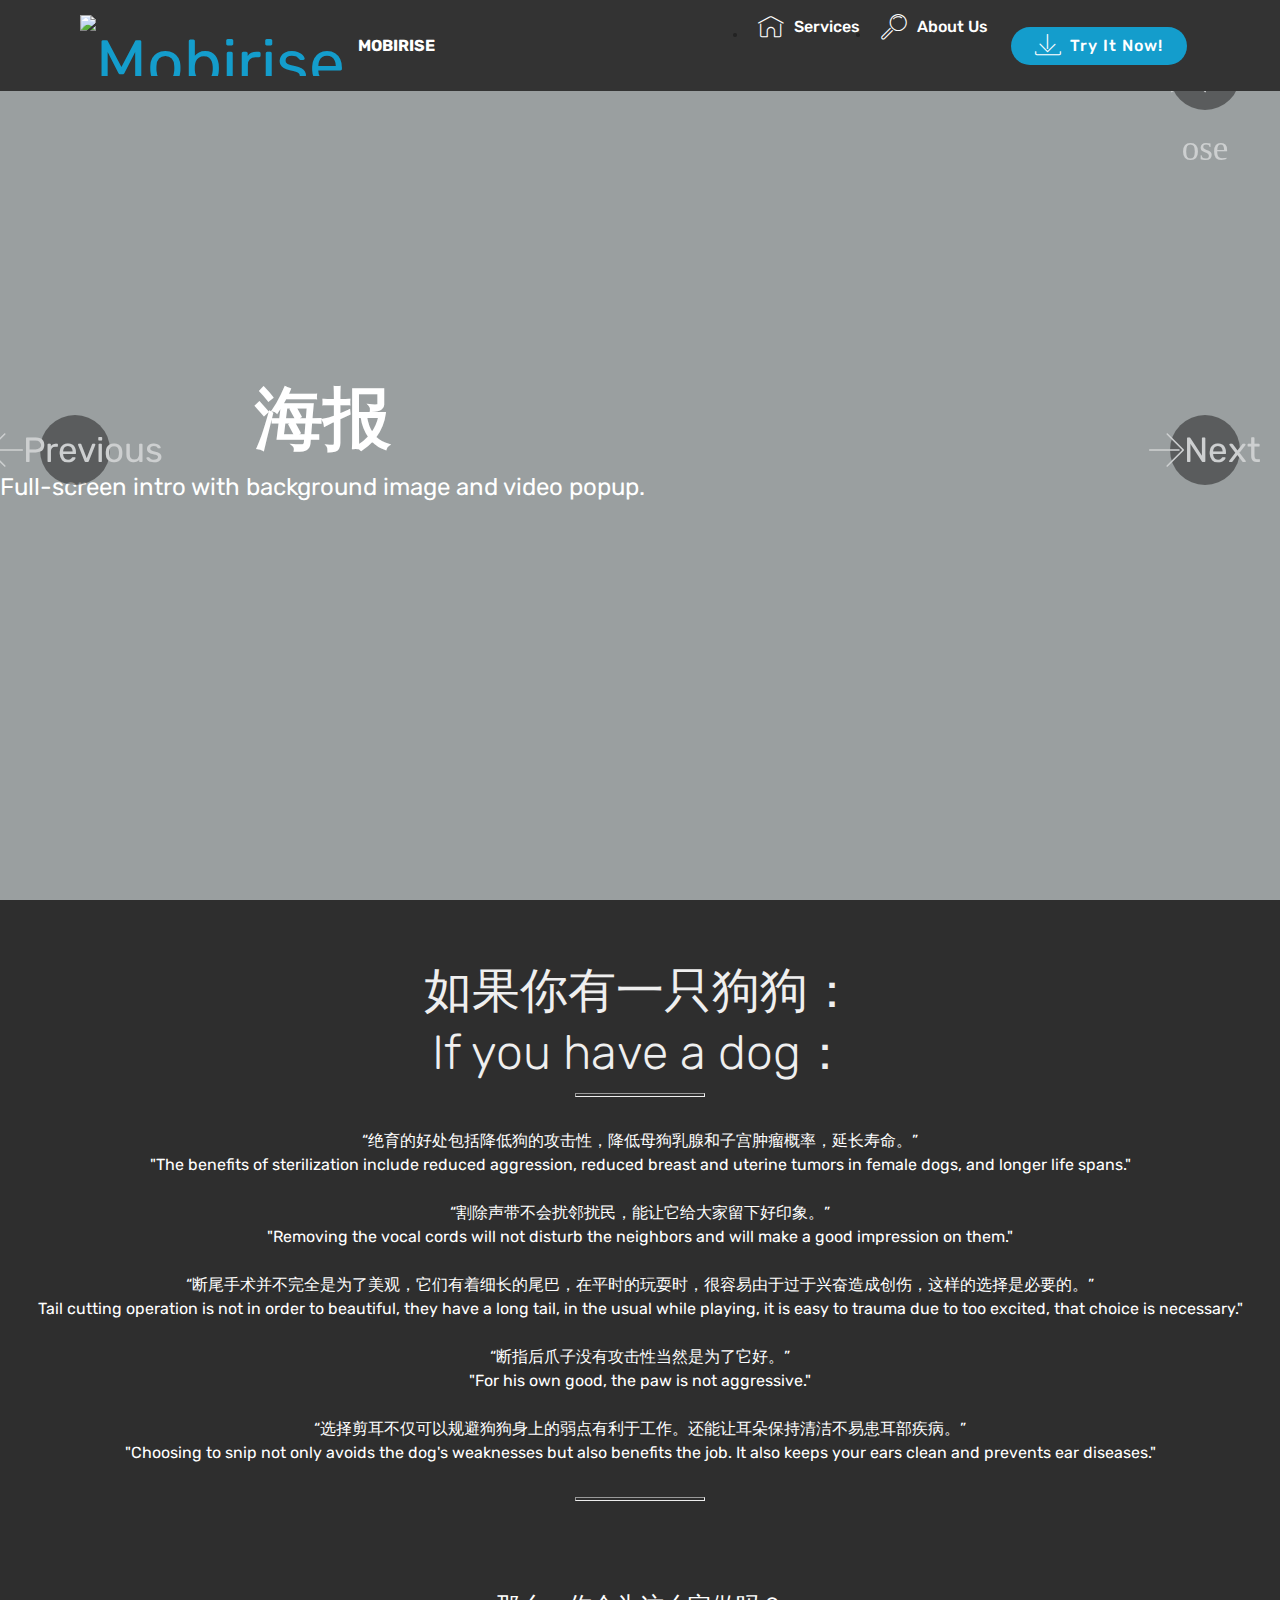
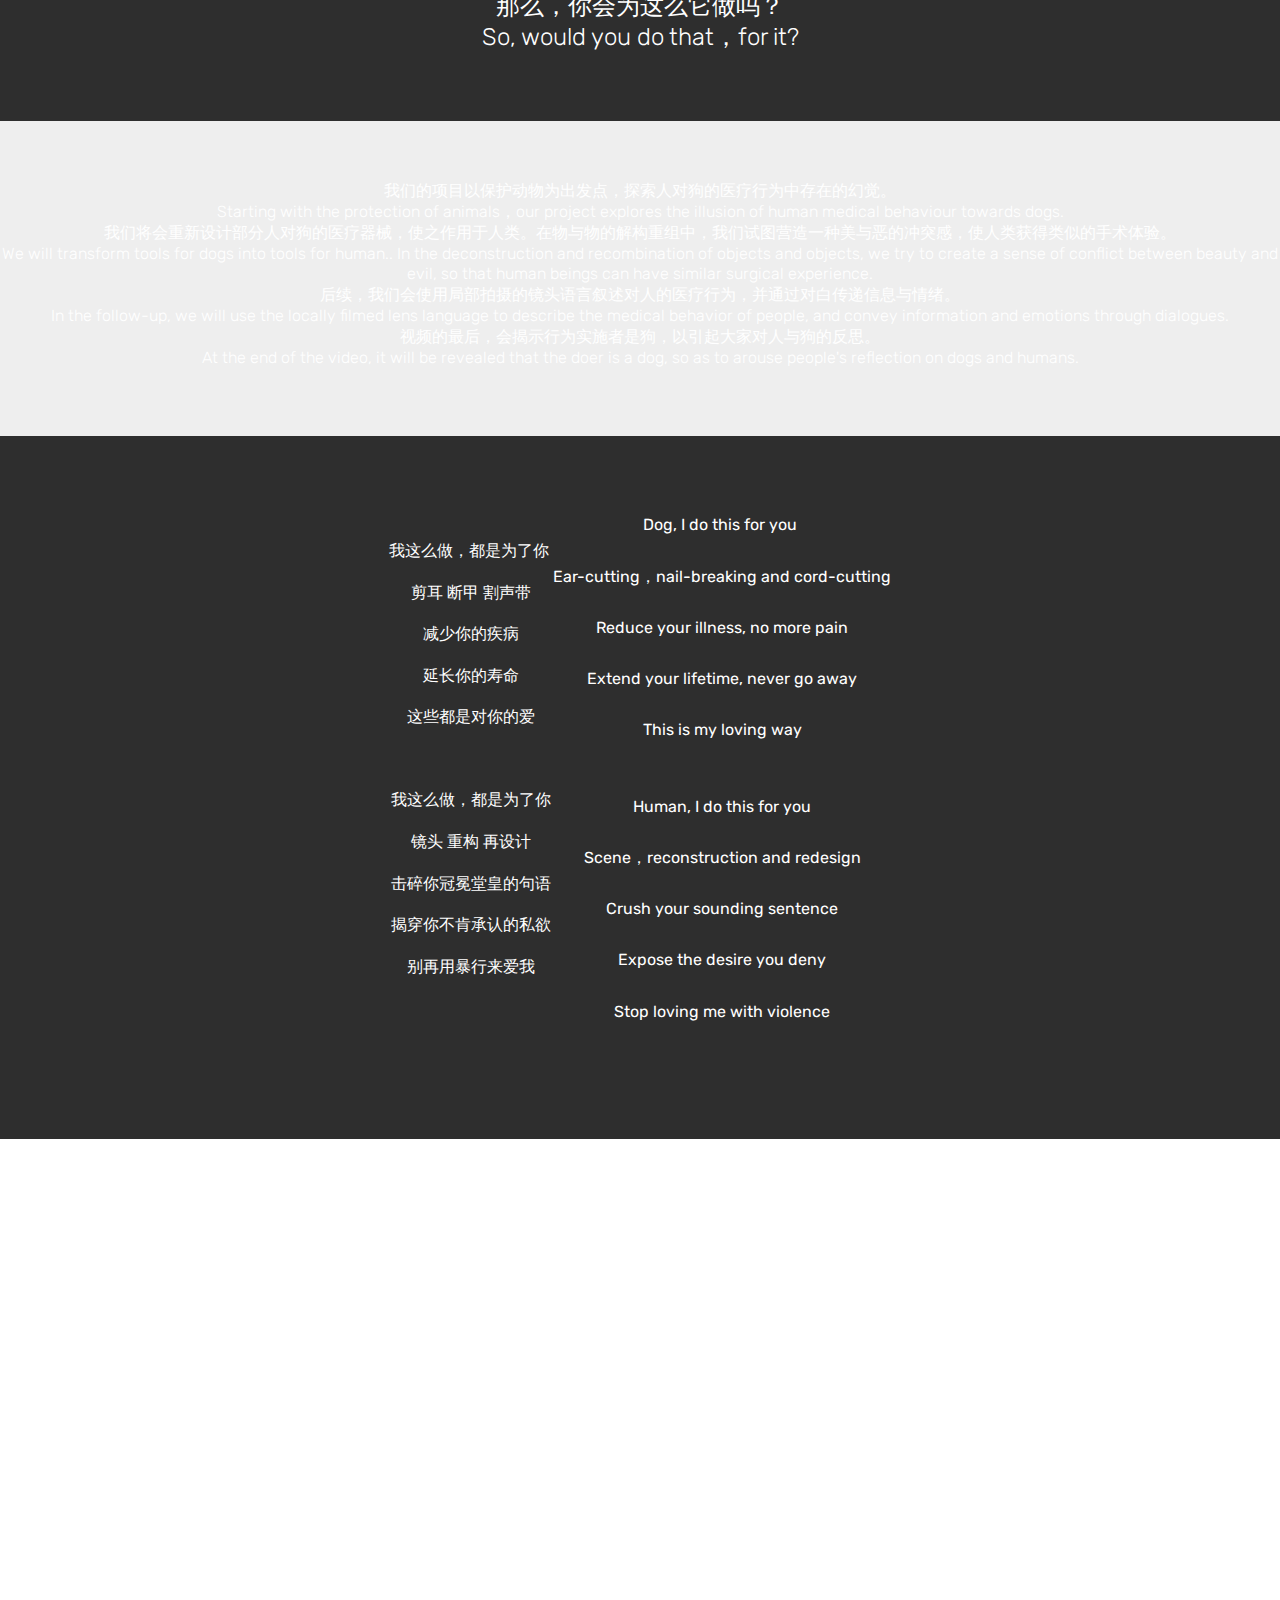
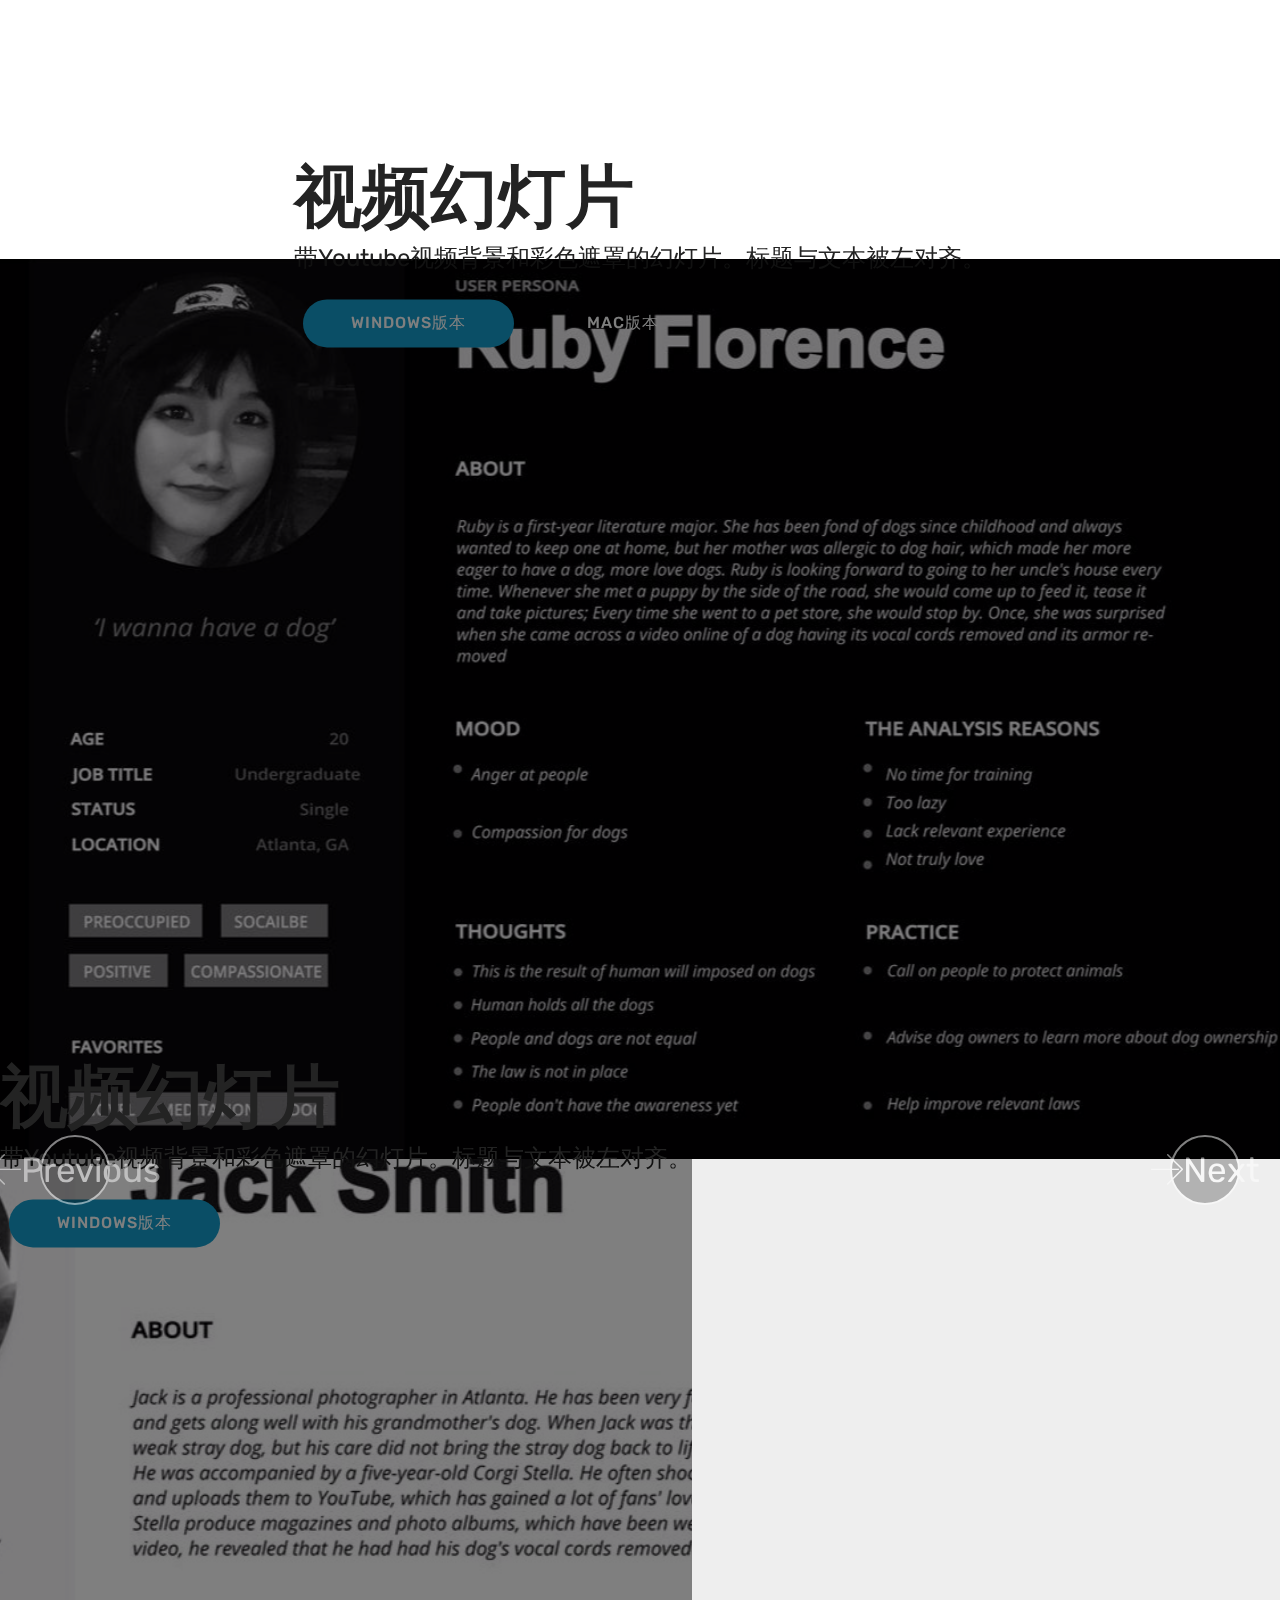
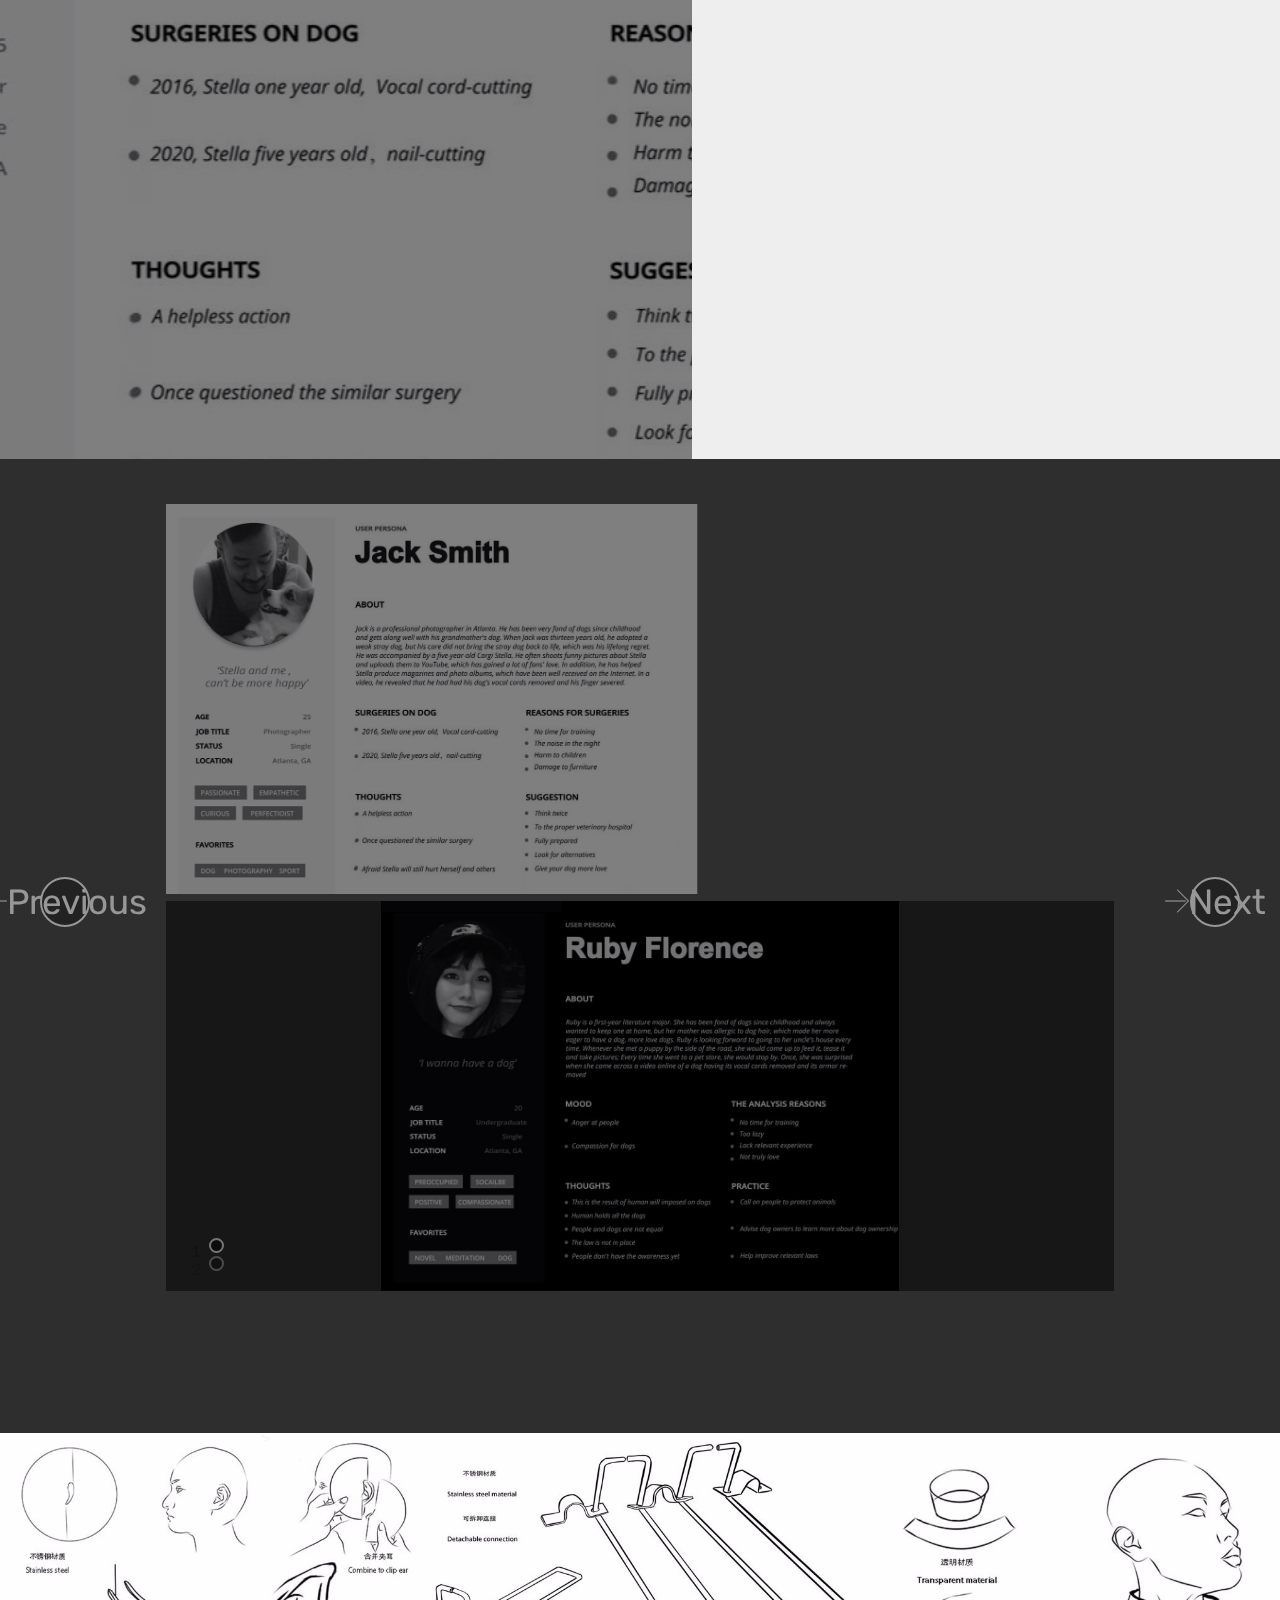
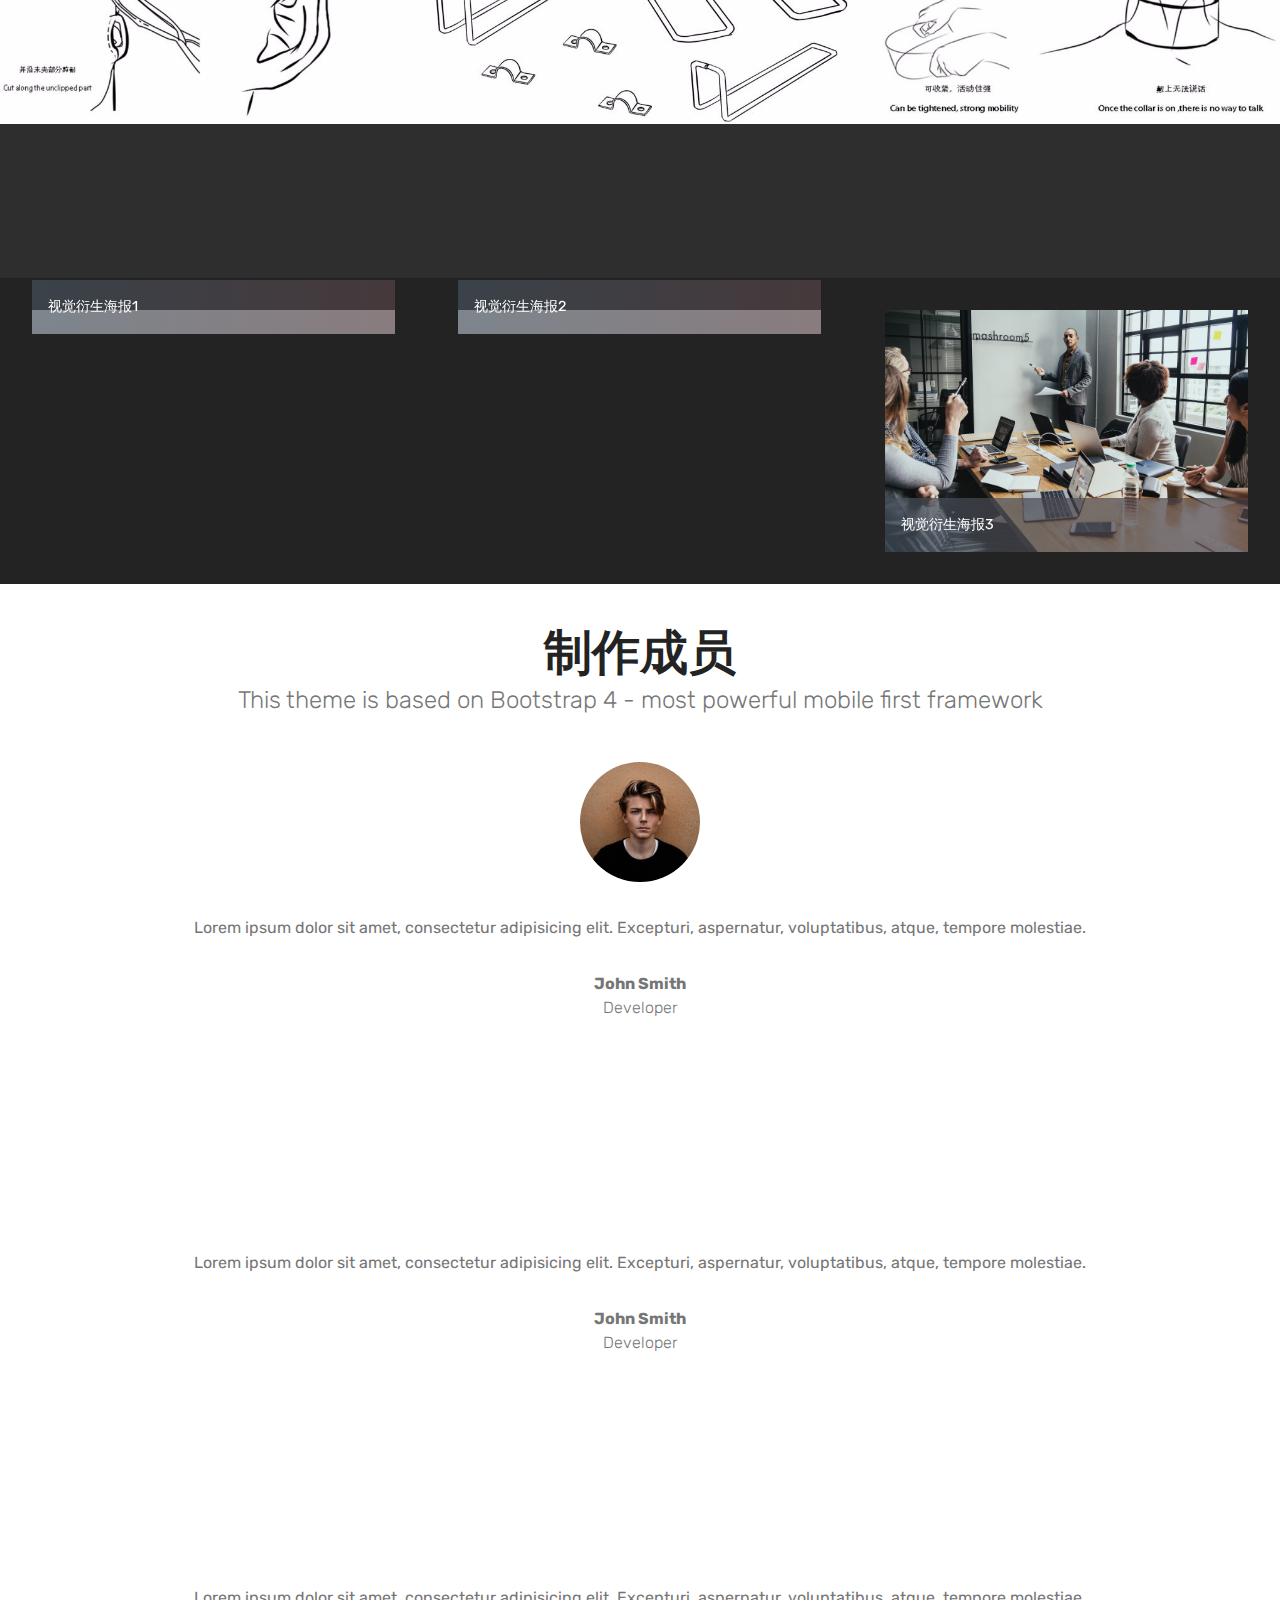
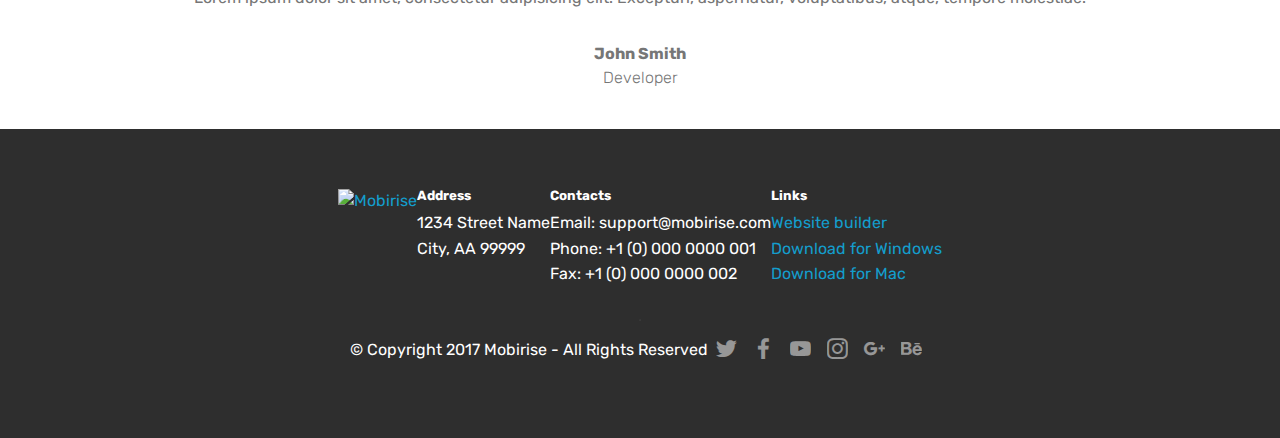
==== commit 6a76642a: "create github pages" ====
--- a/index.html
+++ b/index.html
@@ -73,7 +73,7 @@
     </nav>
 </section>
 
-<section class="engine"><a href="https://mobirise.info/p">web templates free download</a></section><section class="header8 cid-s4oriWgESJ mbr-fullscreen" data-bg-video="https://www.youtube.com/watch?v=Bc_RrCNWTyo" id="header8-s">
+<section class="engine"><a href="https://mobirise.info/b">create a site</a></section><section class="header8 cid-s4oriWgESJ mbr-fullscreen" data-bg-video="https://www.youtube.com/watch?v=Bc_RrCNWTyo" id="header8-s">
 
     
 
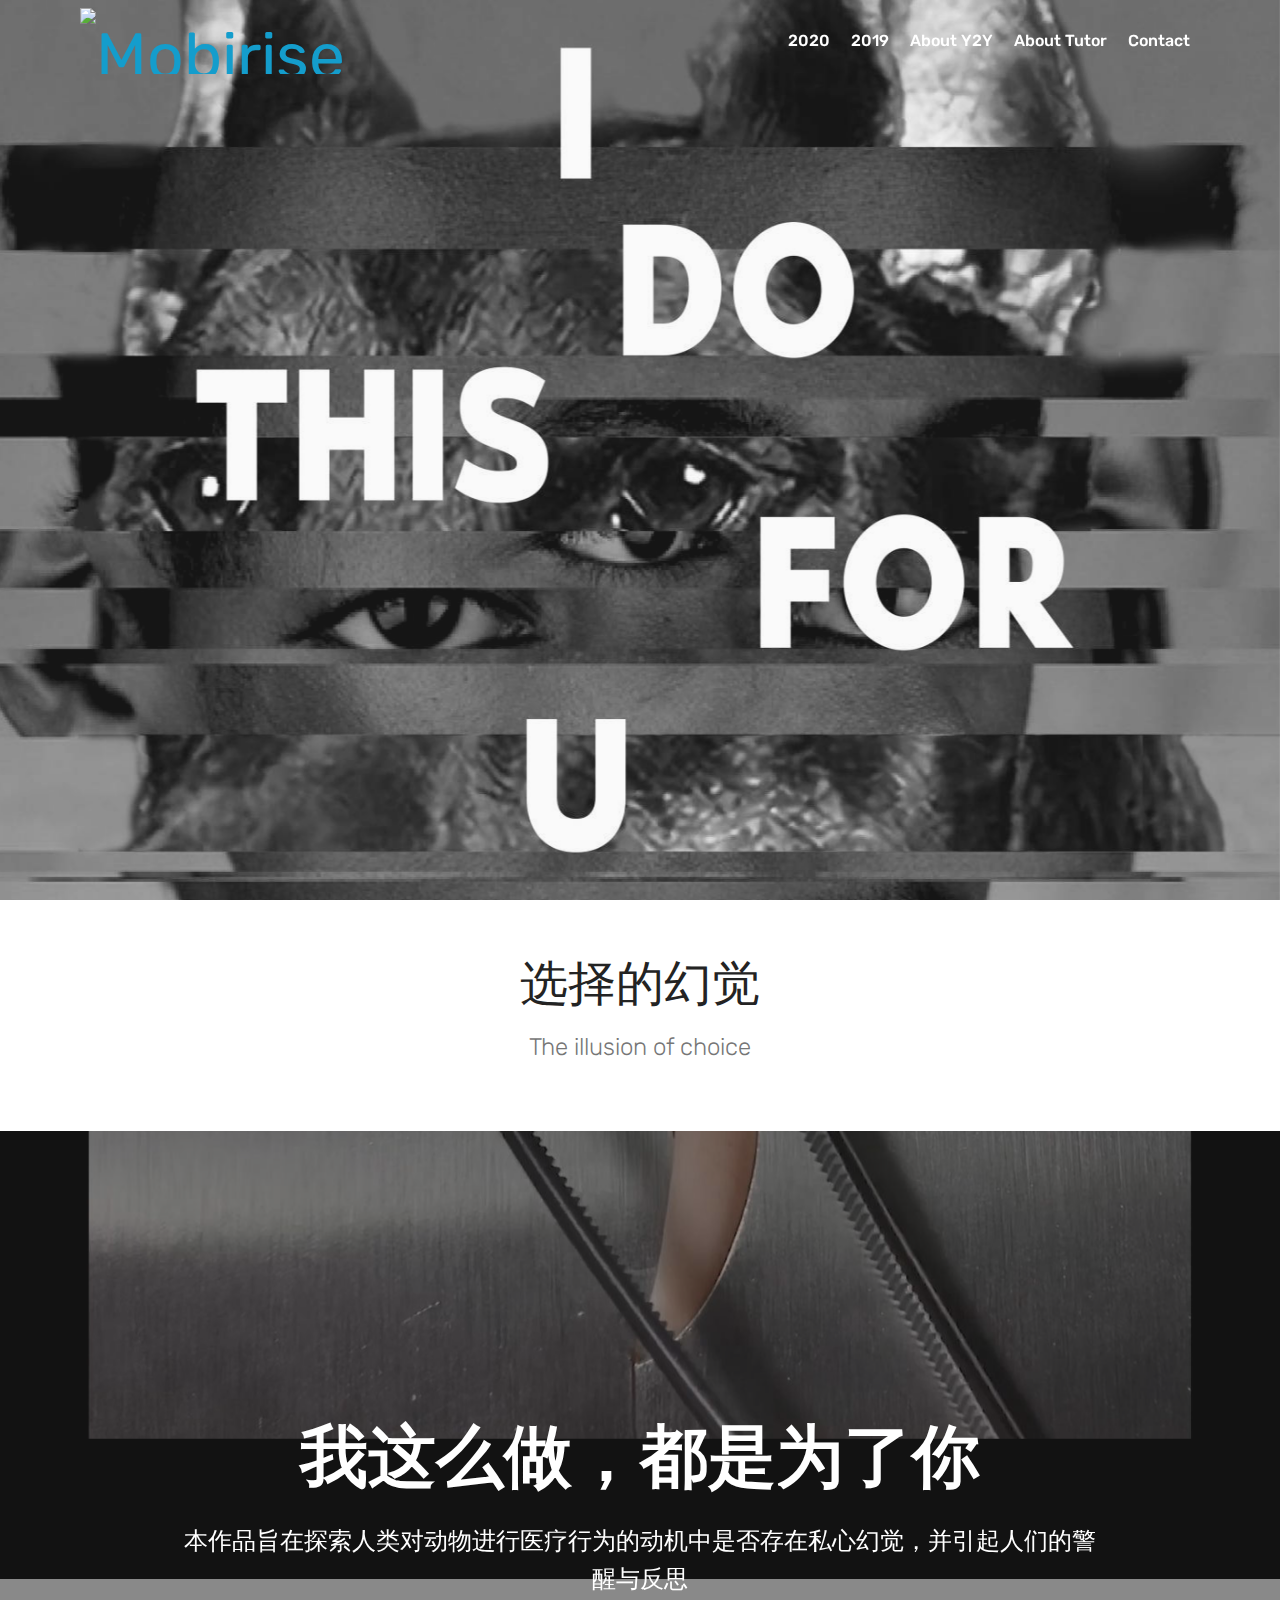
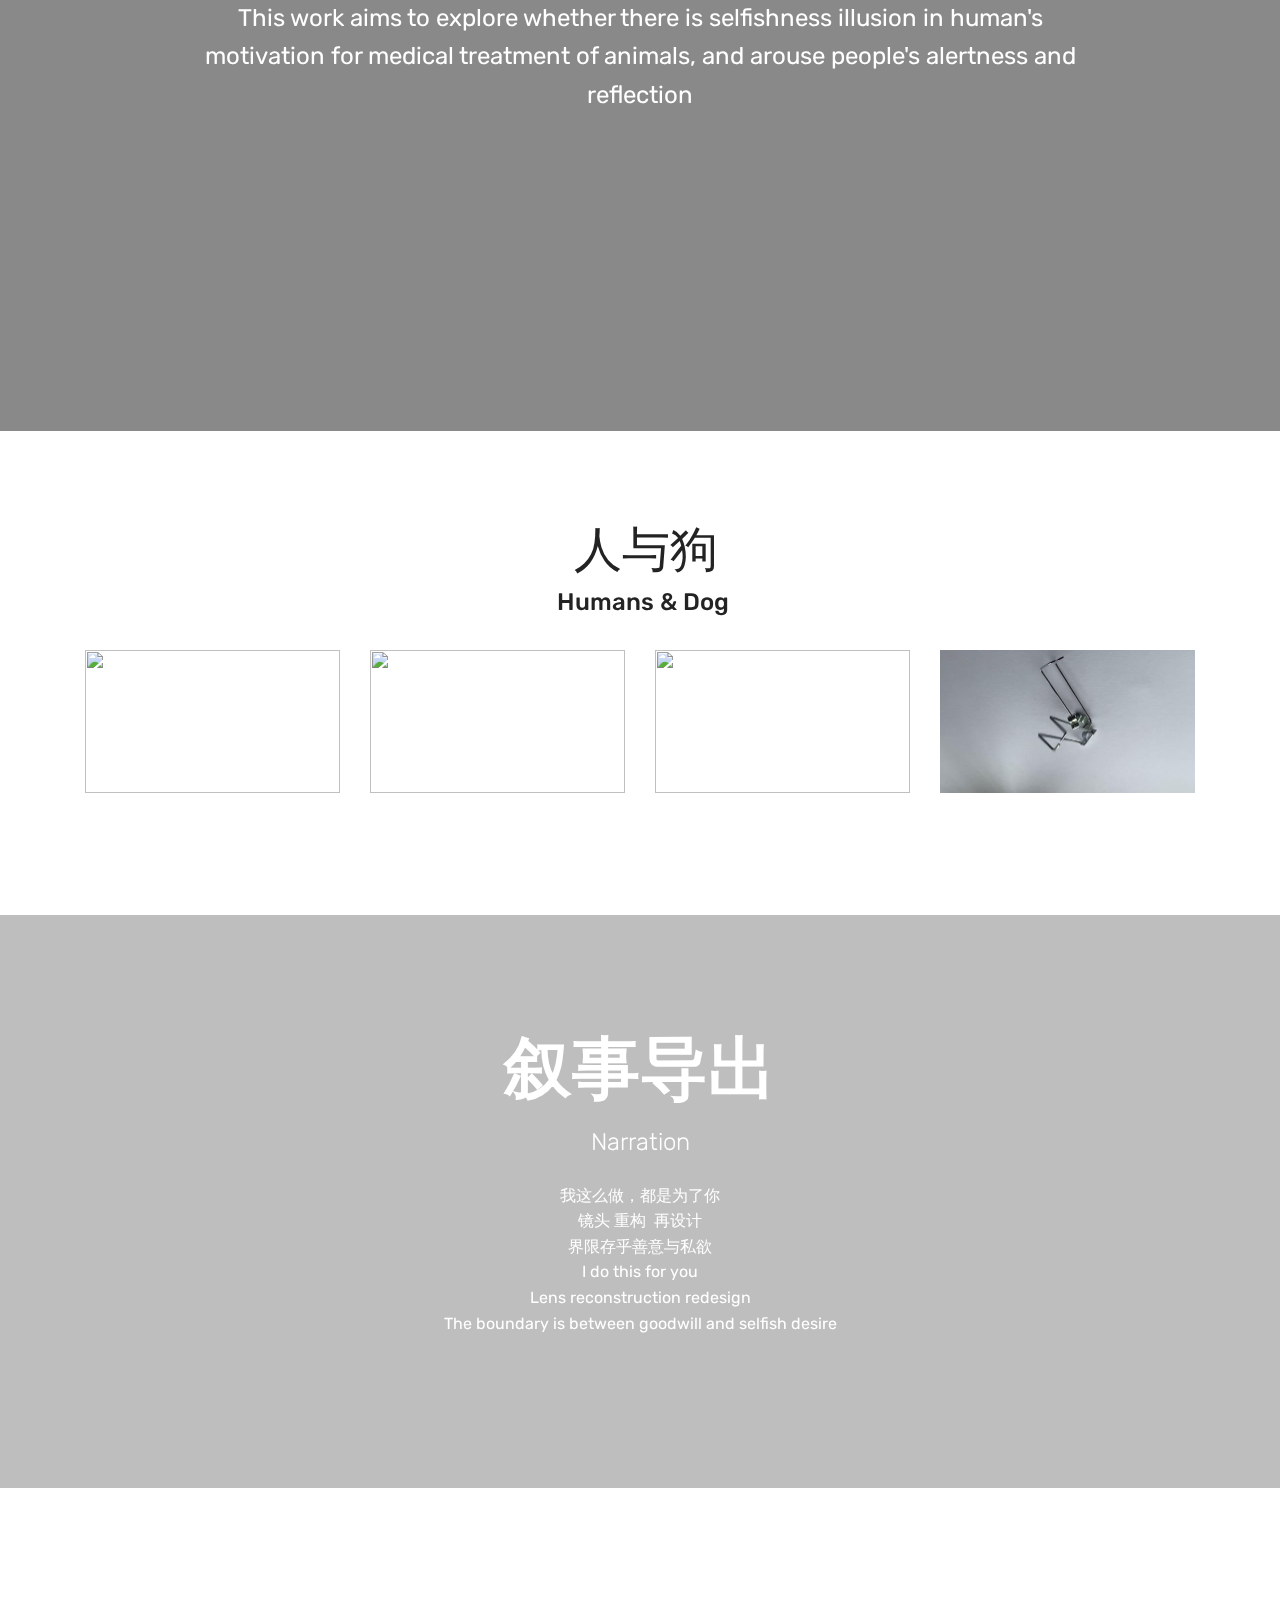
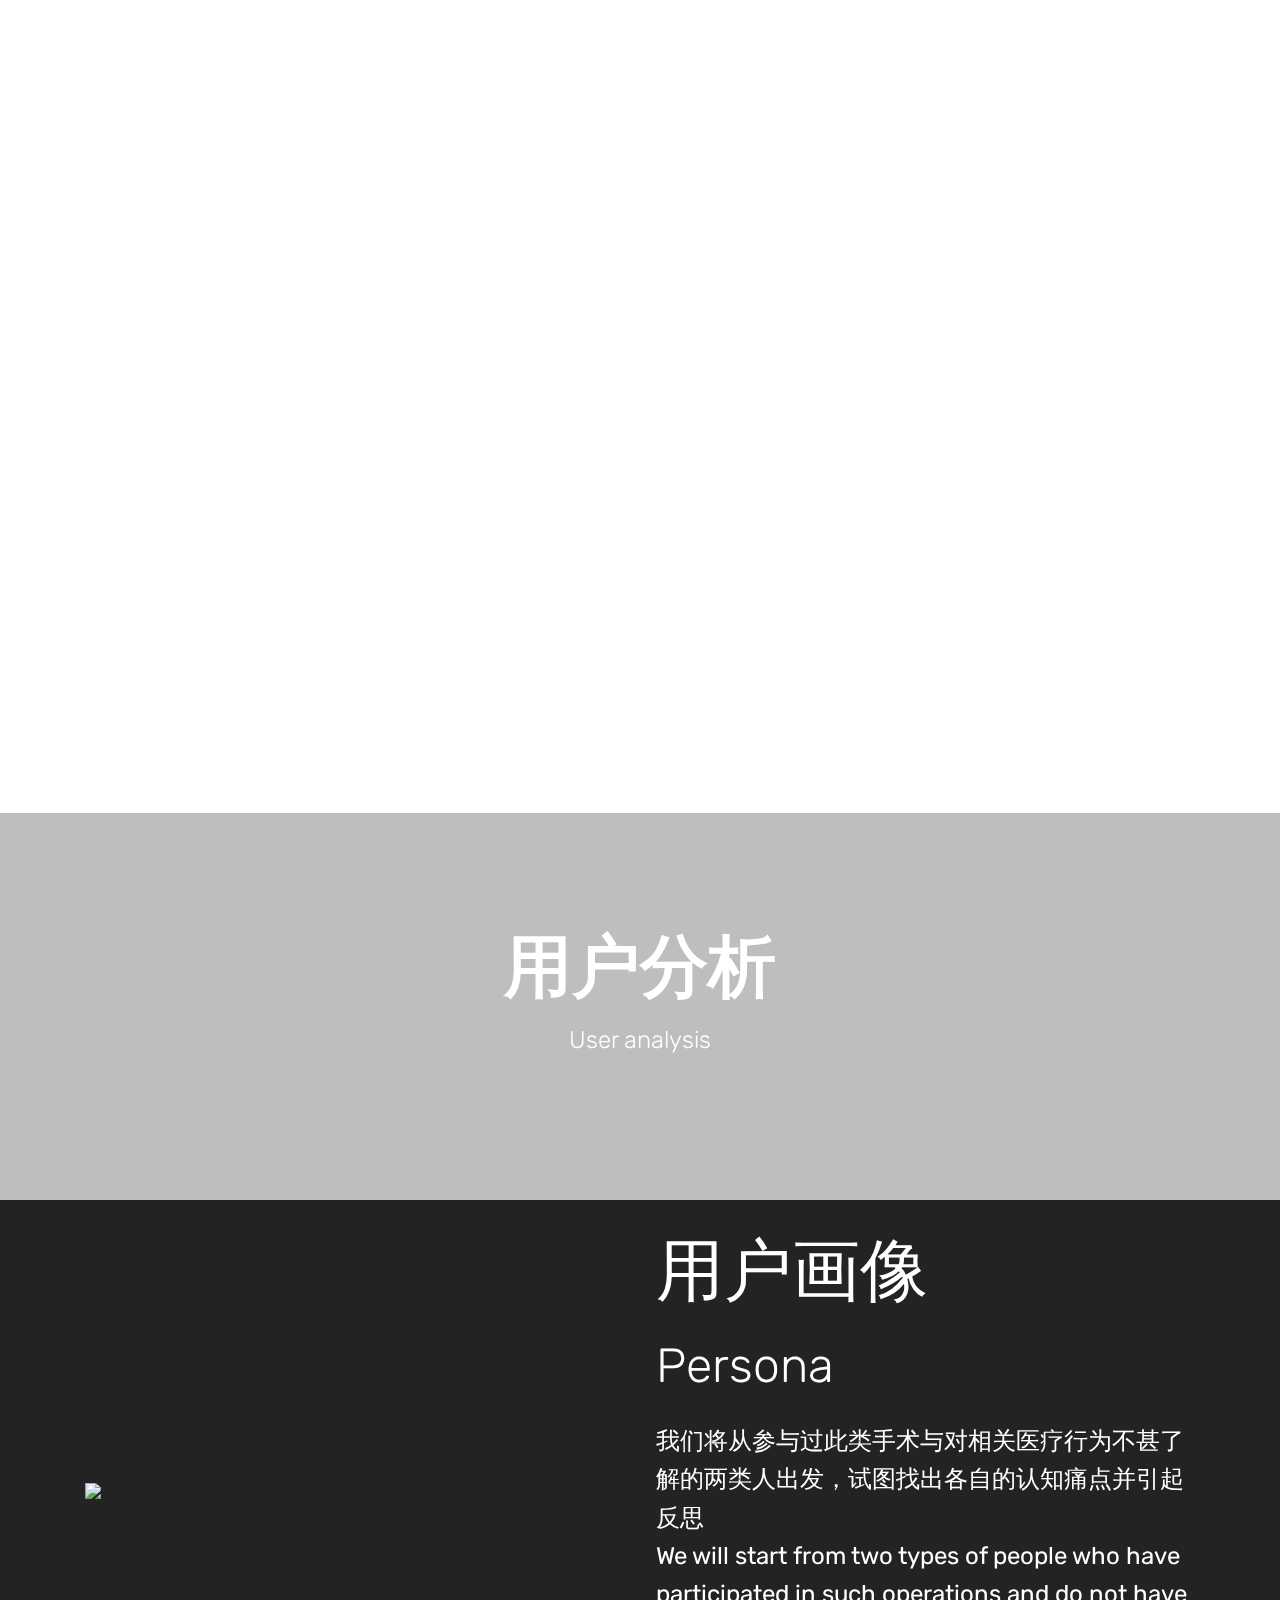
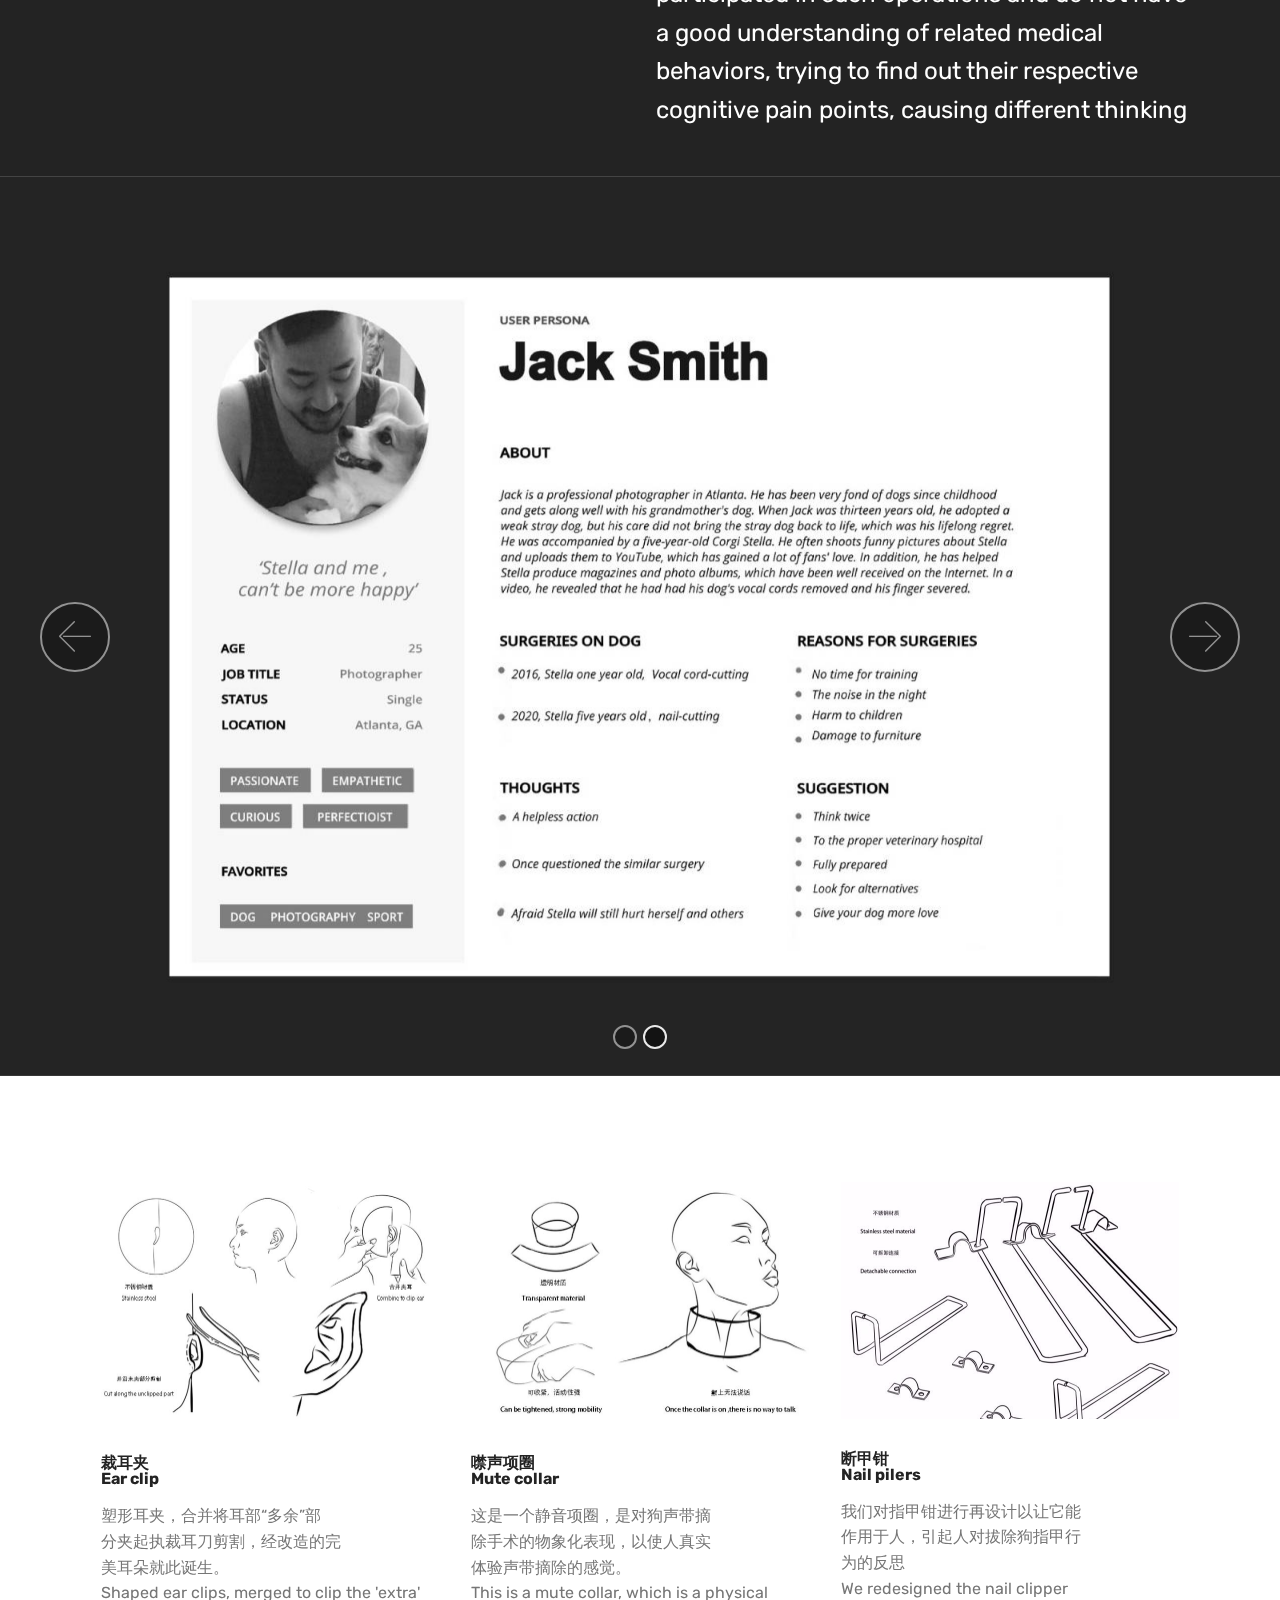
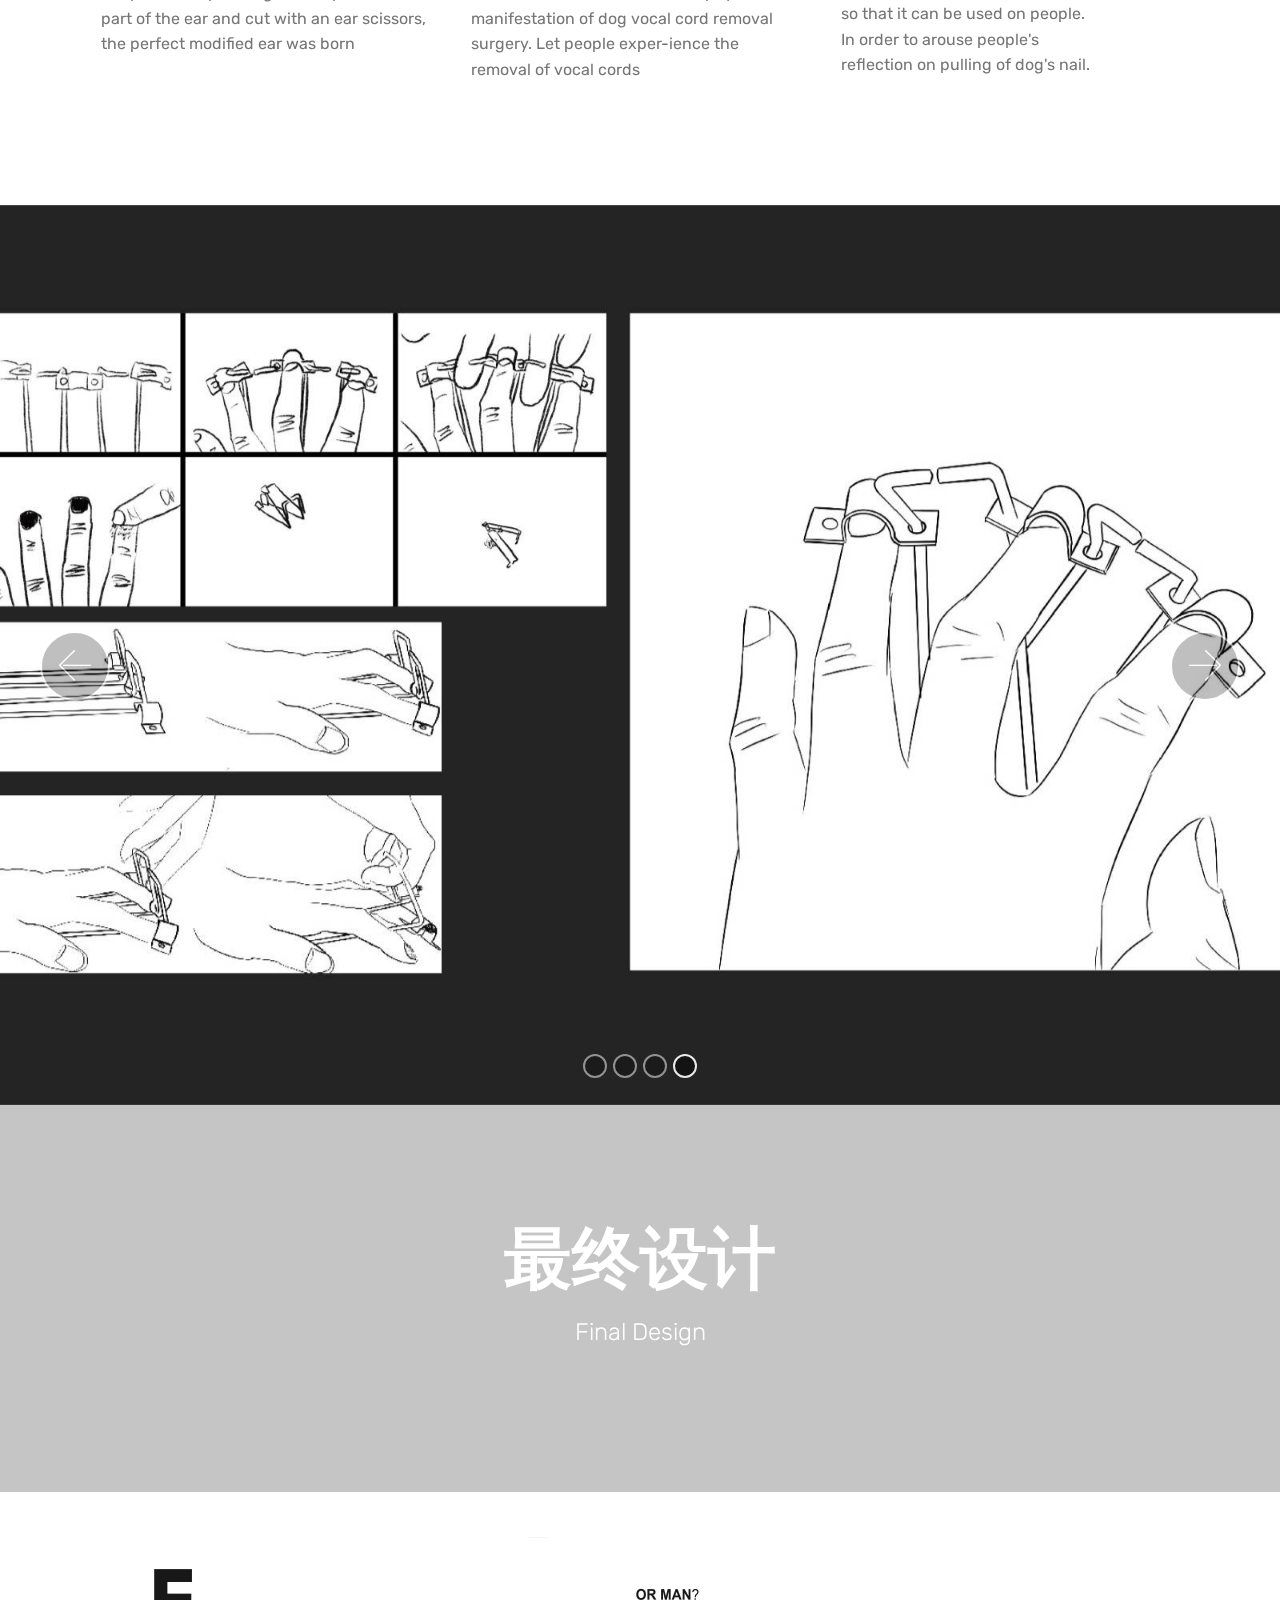
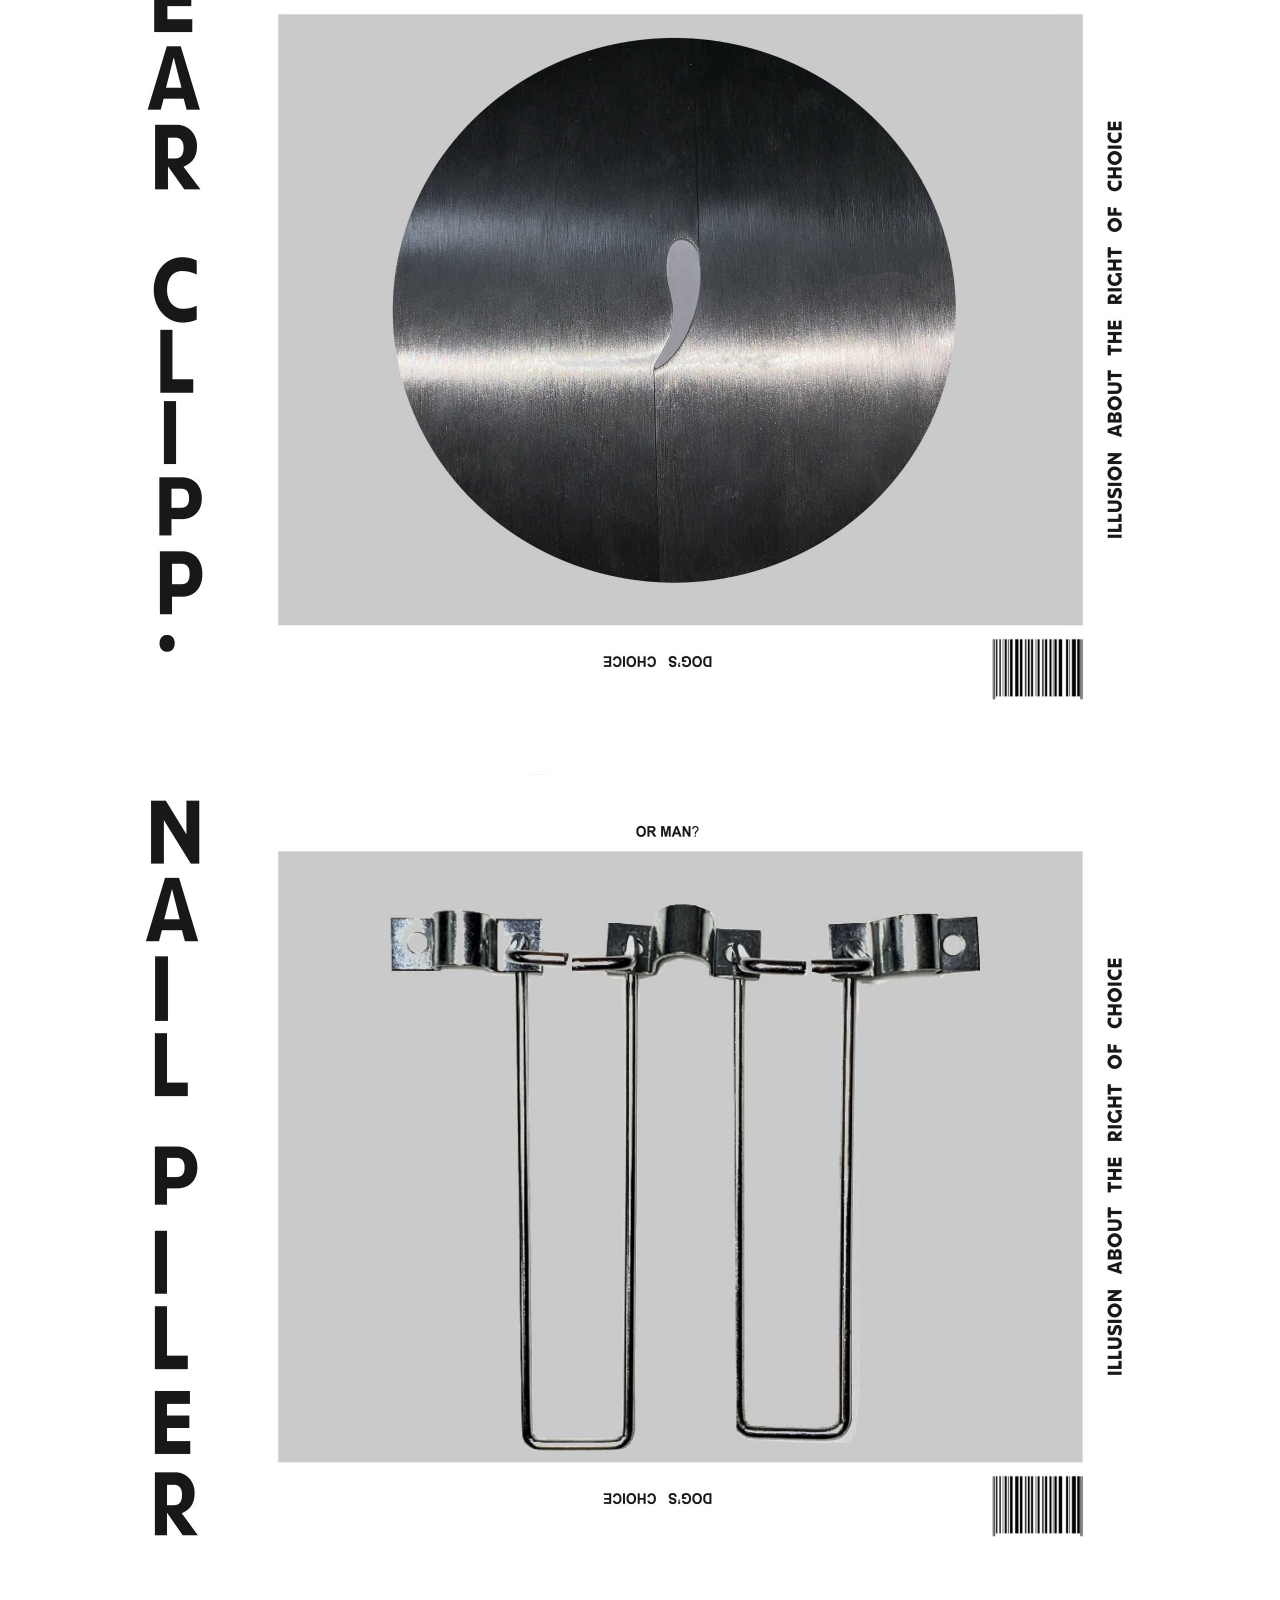
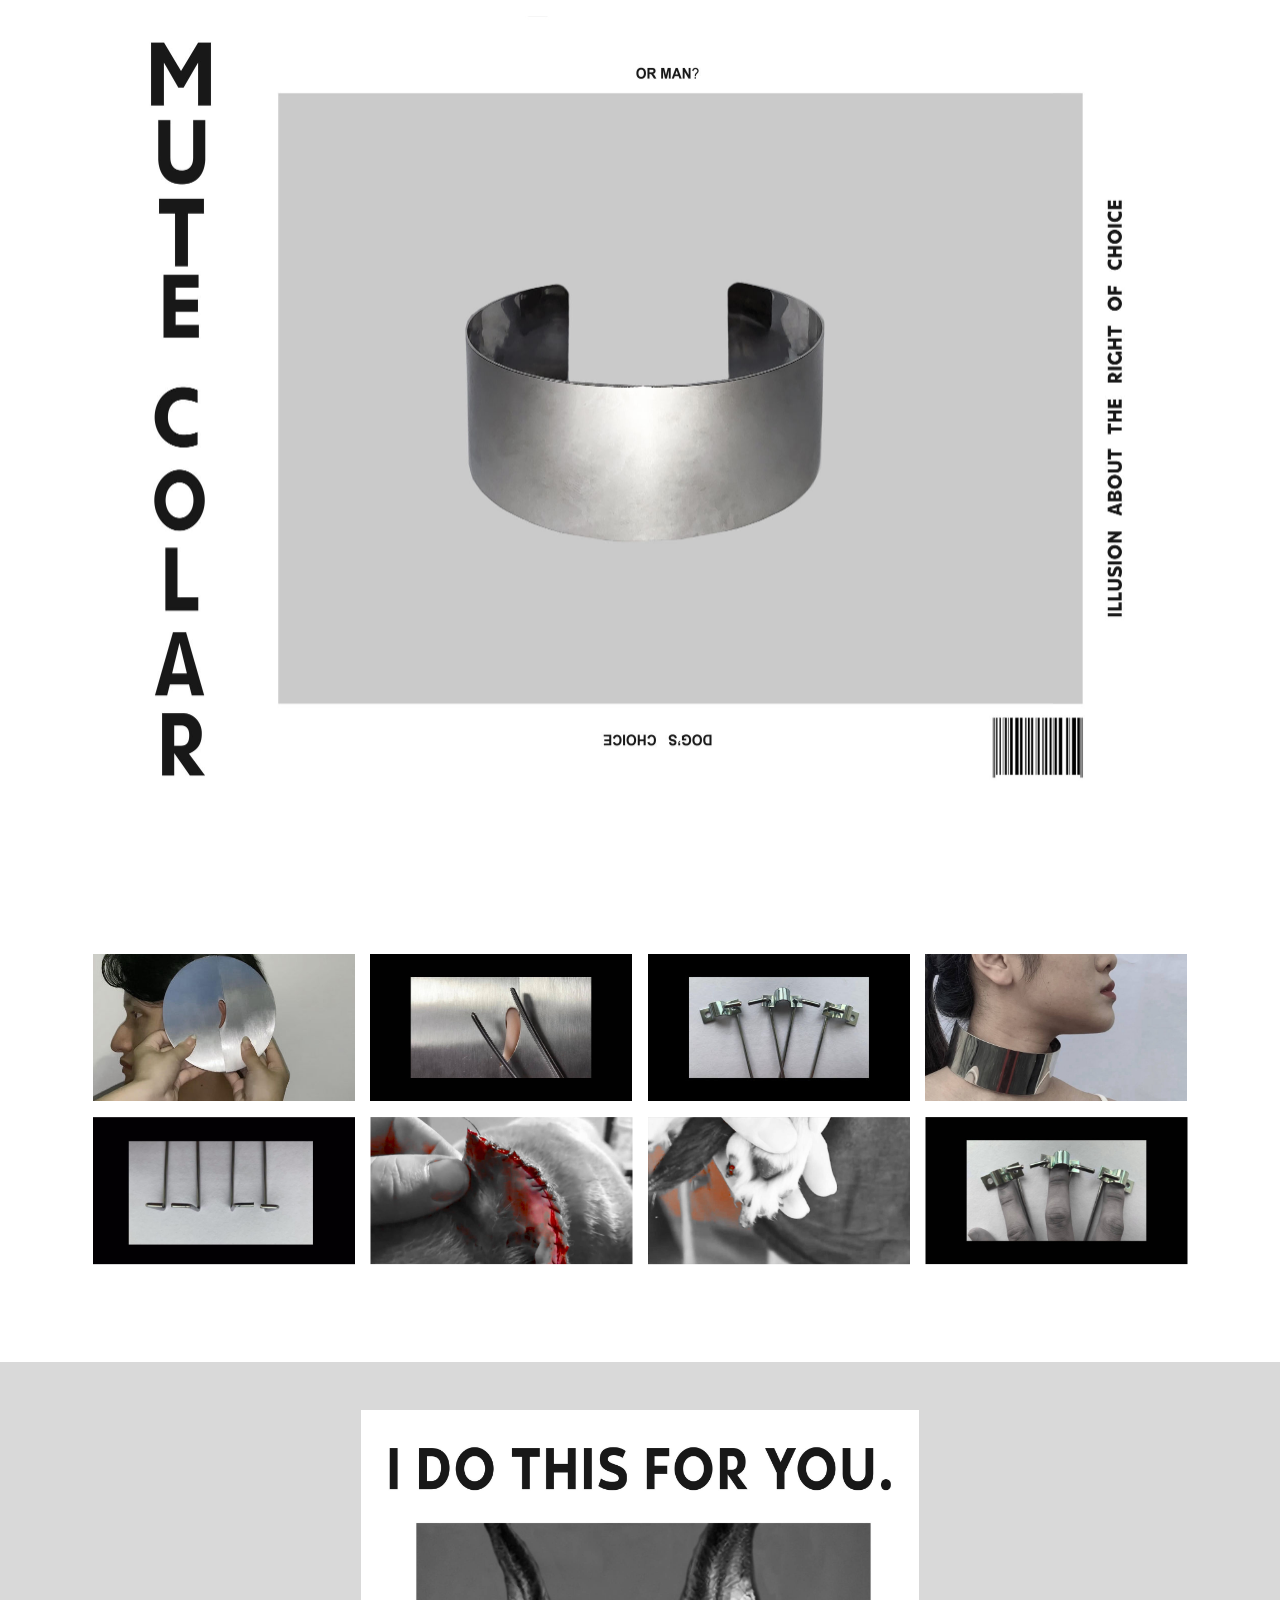
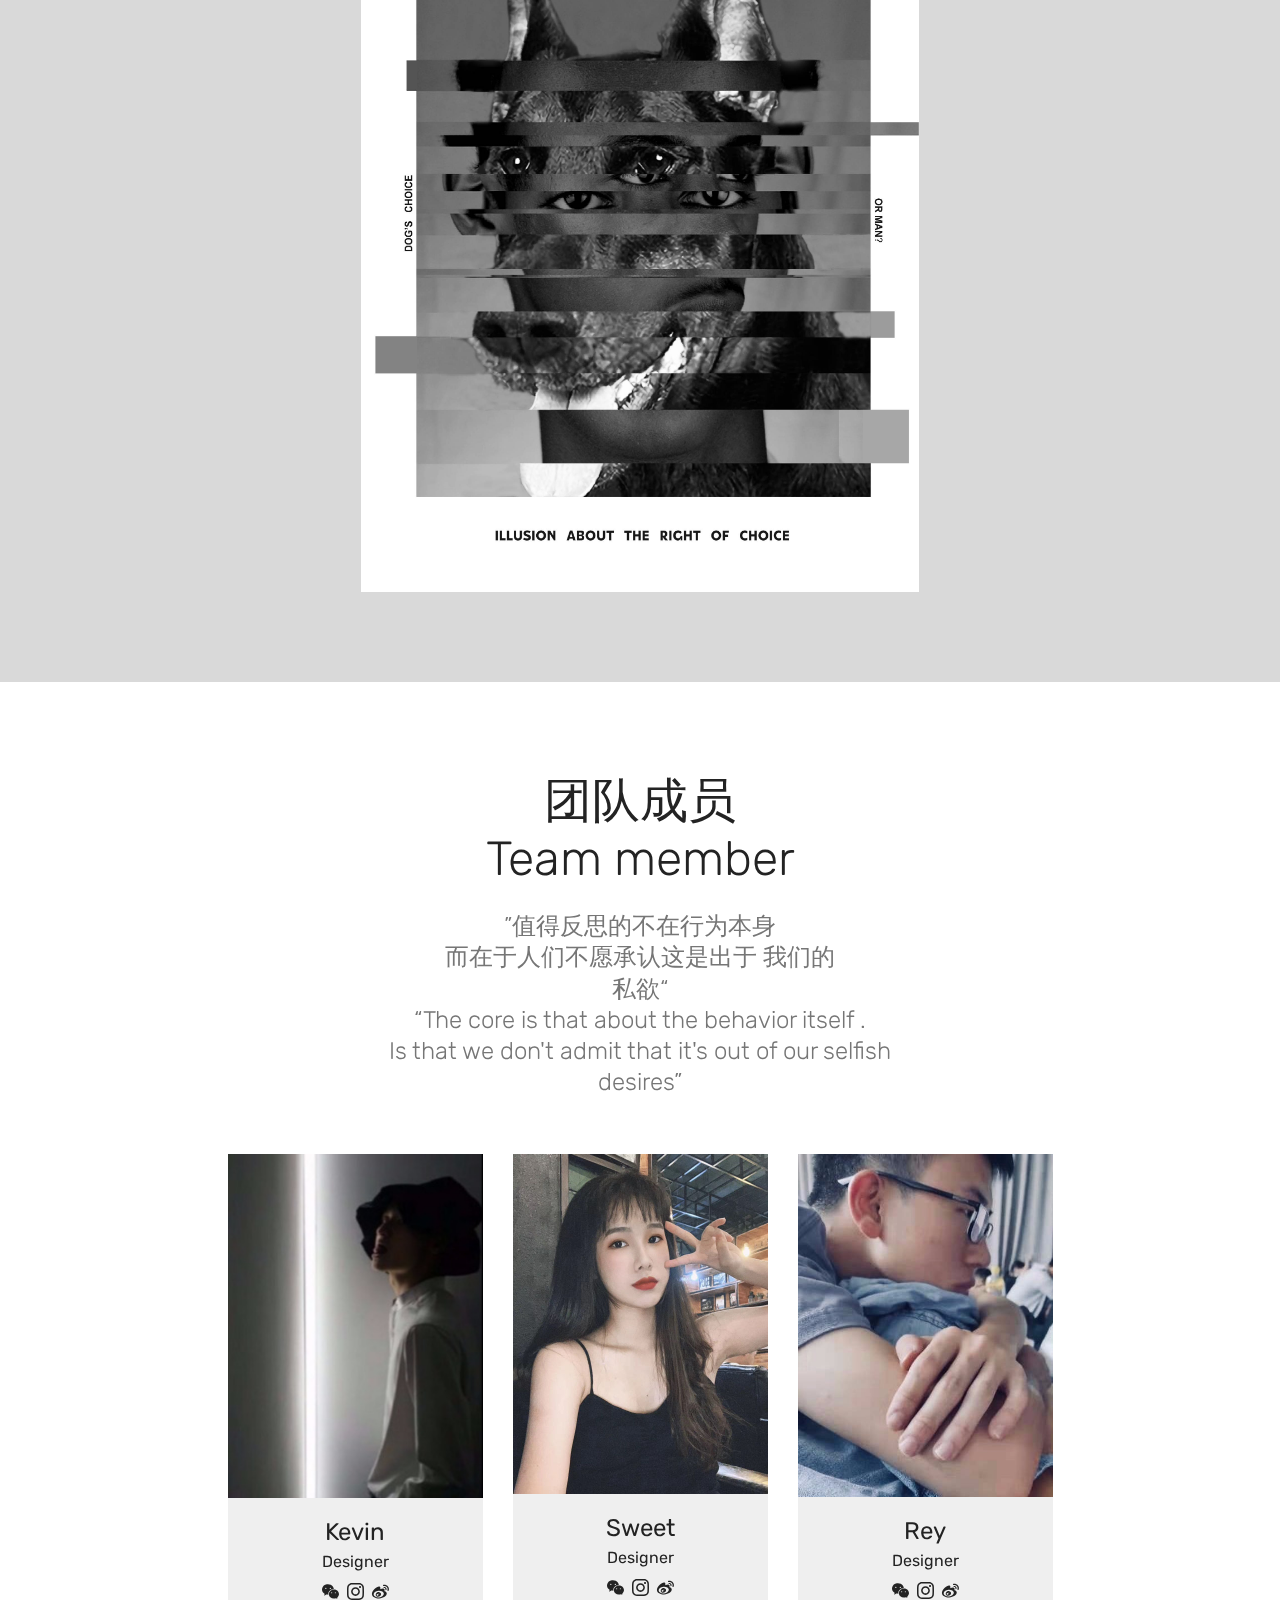
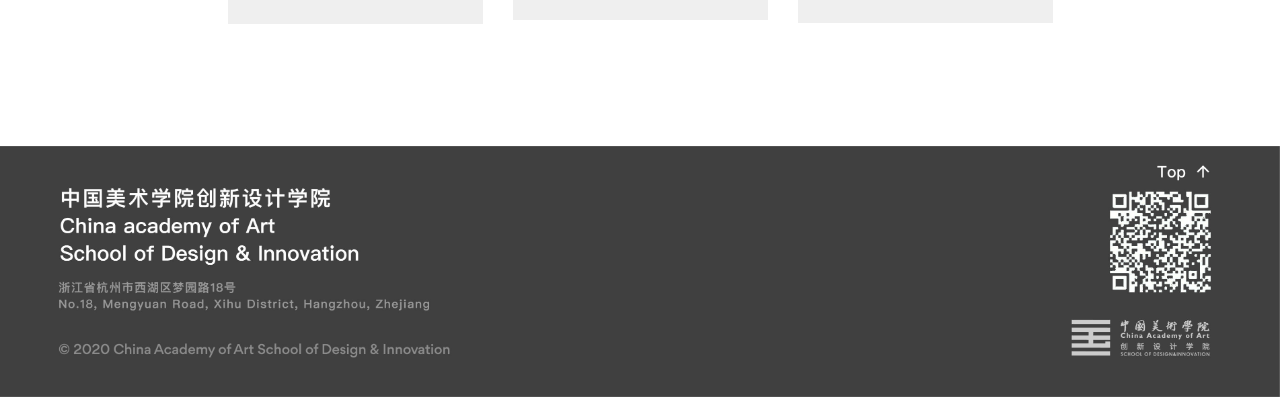
==== commit f3bbf3ec: "create github pages" ====
--- a/index.html
+++ b/index.html
@@ -6,7 +6,7 @@
   <meta http-equiv="X-UA-Compatible" content="IE=edge">
   <meta name="generator" content="Mobirise v4.12.0, mobirise.com">
   <meta name="viewport" content="width=device-width, initial-scale=1, minimum-scale=1">
-  <link rel="shortcut icon" href="assets/images/logo2.png" type="image/x-icon">
+  <link rel="shortcut icon" href="assets/images/logo2-470x198.png" type="image/x-icon">
   <meta name="description" content="">
   
   <title>Home</title>
@@ -29,7 +29,7 @@
 
     
 
-    <nav class="navbar navbar-expand beta-menu navbar-dropdown align-items-center navbar-fixed-top navbar-toggleable-sm">
+    <nav class="navbar navbar-expand beta-menu navbar-dropdown align-items-center navbar-toggleable-sm bg-color transparent">
         <button class="navbar-toggler navbar-toggler-right" type="button" data-toggle="collapse" data-target="#navbarSupportedContent" aria-controls="navbarSupportedContent" aria-expanded="false" aria-label="Toggle navigation">
             <div class="hamburger">
                 <span></span>
@@ -41,123 +41,194 @@
         <div class="menu-logo">
             <div class="navbar-brand">
                 <span class="navbar-logo">
-                    <a href="https://mobirise.com">
-                         <img src="assets/images/logo2.png" alt="Mobirise" style="height: 3.8rem;">
+                    <a href="https://sdi.caa.edu.cn/youngtoyoung/?year=2020#/gallery">
+                         <img src="assets/images/logo2-470x198.png" alt="Mobirise" title="" style="height: 4.1rem;">
                     </a>
                 </span>
-                <span class="navbar-caption-wrap">
-                    <a class="navbar-caption text-white display-4" href="https://mobirise.com">
-                        MOBIRISE
-                    </a>
-                </span>
+                
             </div>
         </div>
         <div class="collapse navbar-collapse" id="navbarSupportedContent">
-            <ul class="navbar-nav nav-dropdown" data-app-modern-menu="true"><li class="nav-item">
-                    <a class="nav-link link text-white display-4" href="https://mobirise.com">
-                        <span class="mbri-home mbr-iconfont mbr-iconfont-btn"></span>
-                        Services
-                    </a>
-                </li>
-                <li class="nav-item">
-                    <a class="nav-link link text-white display-4" href="https://mobirise.com">
-                        <span class="mbri-search mbr-iconfont mbr-iconfont-btn"></span>
-                        About Us
-                    </a>
-                </li></ul>
-            <div class="navbar-buttons mbr-section-btn"><a class="btn btn-sm btn-primary display-4" href="https://mobirise.com">
-                    <span class="mbri-save mbr-iconfont mbr-iconfont-btn "></span>
-                    Try It Now!
-                </a></div>
+            <ul class="navbar-nav nav-dropdown nav-right" data-app-modern-menu="true"><li class="nav-item">
+                    <a class="nav-link link text-white display-4" href="https://sdi.caa.edu.cn/youngtoyoung/?year=2020#/gallery" target="_blank">
+                        
+                        2020</a>
+                </li><li class="nav-item"><a class="nav-link link text-white display-4" href="https://sdi.caa.edu.cn/youngtoyoung/?year=2019#/gallery" target="_blank">
+                        
+                        2019</a></li><li class="nav-item"><a class="nav-link link text-white display-4" href="https://sdi.caa.edu.cn/youngtoyoung/#/aboutus" target="_blank">
+                        
+                        About Y2Y</a></li><li class="nav-item"><a class="nav-link link text-white display-4" href="https://sdi.caa.edu.cn/youngtoyoung/?year=2020#/tutor">
+                        
+                        About Tutor</a></li><li class="nav-item"><a class="nav-link link text-white display-4" href="mailto:youngtoyoung@caa.edu.cn">Contact</a></li></ul>
+            
         </div>
     </nav>
 </section>
 
-<section class="engine"><a href="https://mobirise.info/b">create a site</a></section><section class="header8 cid-s4oriWgESJ mbr-fullscreen" data-bg-video="https://www.youtube.com/watch?v=Bc_RrCNWTyo" id="header8-s">
-
-    
-
-    <div class="mbr-overlay" style="opacity: 0.5; background-color: rgb(70, 80, 82);">
-    </div>
+<section class="engine"><a href="https://mobirise.info/s">bootstrap themes</a></section><section class="cid-s4CbkIWyw0 mbr-fullscreen mbr-parallax-background" id="header2-2l">
+
+    
+
+    <div class="mbr-overlay" style="opacity: 0.1; background-color: rgb(204, 204, 204);"></div>
 
     <div class="container align-center">
         <div class="row justify-content-md-center">
             <div class="mbr-white col-md-10">
-                <h1 class="mbr-section-title align-center py-2 mbr-bold mbr-fonts-style display-1">
-                        海报
-                </h1>
-                <p class="mbr-text align-center py-2 mbr-fonts-style display-5">
-                        Full-screen intro with background image and video popup.
-                </p>
-                
-                
-                
-            </div>
-        </div>
-    </div>
-    
-</section>
-
-<section class="mbr-section content4 cid-s4vJodJcvN" id="content4-1a">
+                
+                
+                
+                
+            </div>
+        </div>
+    </div>
+    
+</section>
+
+<section class="mbr-section content4 cid-s4DReCdB6G" id="content4-3r">
 
     
 
     <div class="container">
         <div class="media-container-row">
             <div class="title col-12 col-md-8">
-                
-                <h3 class="mbr-section-subtitle align-center mbr-light mbr-fonts-style display-2">如果你有一只狗狗：
-<div>If you have a dog：</div></h3>
-                
-            </div>
-        </div>
-    </div>
-</section>
-
-<section class="mbr-section article content10 cid-s4oQ5qRTcx" id="content10-15">
-    
-     
-
-    <div class="container">
-        <div class="inner-container" style="width: 100%;">
-            <hr class="line" style="width: 10%;">
-            <div class="section-text align-center mbr-white mbr-fonts-style display-7">
-                    “绝育的好处包括降低狗的攻击性，降低母狗乳腺和子宫肿瘤概率，延长寿命。”
-                <div>"The benefits of sterilization include reduced aggression, reduced breast and uterine tumors in female dogs, and longer life spans."
-</div><div><br></div><div>“割除声带不会扰邻扰民，能让它给大家留下好印象。”
-</div><div>"Removing the vocal cords will not disturb the neighbors and will make a good impression on them."
-</div><div><br></div><div>“断尾手术并不完全是为了美观，它们有着细长的尾巴，在平时的玩耍时，很容易由于过于兴奋造成创伤，这样的选择是必要的。”
-</div><div>Tail cutting operation is not in order to beautiful, they have a long tail, in the usual while playing, it is easy to trauma due to too excited, that choice is necessary."
-</div><div><br></div><div>“断指后爪子没有攻击性当然是为了它好。”
-</div><div>"For his own good, the paw is not aggressive."
-</div><div><br></div><div>“选择剪耳不仅可以规避狗狗身上的弱点有利于工作。还能让耳朵保持清洁不易患耳部疾病。”
-</div><div>"Choosing to snip not only avoids the dog's weaknesses but also benefits the job. It also keeps your ears clean and prevents ear diseases."
-</div></div>
-            <hr class="line" style="width: 10%;">
-        </div>
-    </div>
-</section>
-
-<section class="mbr-section content4 cid-s4vK3db1RD" id="content4-1b">
-
-    
+                <h2 class="align-center pb-3 mbr-fonts-style display-2">选择的幻觉</h2>
+                <h3 class="mbr-section-subtitle align-center mbr-light mbr-fonts-style display-5">The illusion of choice</h3>
+                
+            </div>
+        </div>
+    </div>
+</section>
+
+<section class="cid-s4CVuIHvk0 mbr-fullscreen mbr-parallax-background" id="header2-2u">
+
+    
+
+    <div class="mbr-overlay" style="opacity: 0.5; background-color: rgb(35, 35, 35);"></div>
+
+    <div class="container align-center">
+        <div class="row justify-content-md-center">
+            <div class="mbr-white col-md-10">
+                <h1 class="mbr-section-title mbr-bold pb-3 mbr-fonts-style display-1">我这么做，都是为了你
+                </h1>
+                
+                <p class="mbr-text pb-3 mbr-fonts-style display-5">本作品旨在探索人类对动物进行医疗行为的动机中是否存在私心幻觉，并引起人们的警醒与反思<br>This work aims to explore whether there is selfishness illusion in human's motivation for medical treatment of animals, and arouse people's alertness and reflection<br>
+                </p>
+                
+            </div>
+        </div>
+    </div>
+    
+</section>
+
+<section class="mbr-gallery gallery5 cid-s4DRbXOZBS" id="gallery5-3q">
+
+    
+
+    
+
+    <div class="container">
+        <h3 class="mbr-section-title align-center mbr-fonts-style display-2">&nbsp;人与狗</h3>
+        <h4 class="mbr-section-subtitle align-center pb-4 mbr-fonts-style display-5">&nbsp;Humans &amp; Dog</h4>
+        <div class="row mbr-gallery" data-toggle="modal" data-target="#s4GWsFib5C">
+            <div class="col-sm-6 col-md-4 col-lg-3 item gallery-image">
+                <div class="item-wrapper">
+                    <img class="w-100" src="assets/images/5-510x287.jpg" alt="" data-slide-to="0" title="" data-target="#s4GWsFidLw">
+                </div>
+            </div>
+            <div class="col-sm-6 col-md-4 col-lg-3 item gallery-image">
+                <div class="item-wrapper">
+                    <img class="w-100" src="assets/images/4-510x287.jpg" alt="" data-slide-to="1" title="" data-target="#s4GWsFidLw">
+                </div>
+            </div>
+            <div class="col-sm-6 col-md-4 col-lg-3 item gallery-image">
+                <div class="item-wrapper">
+                    <img class="w-100" src="assets/images/6-510x287.jpg" alt="" data-slide-to="2" title="" data-target="#s4GWsFidLw">
+                </div>
+            </div>
+            <div class="col-sm-6 col-md-4 col-lg-3 item gallery-image">
+                <div class="item-wrapper">
+                    <img class="w-100" src="assets/images/7-510x287.jpg" alt="" data-slide-to="3" title="" data-target="#s4GWsFidLw">
+                </div>
+            </div>
+        </div>
+
+        <div class="modal mbr-slider fade" tabindex="-1" role="dialog" aria-hidden="true" id="s4GWsFib5C">
+            <div class="modal-dialog" role="document">
+                <div class="modal-content">
+                    <div class="modal-body">
+                        <div class="carousel slide" data-ride="carousel" id="s4GWsFidLw">
+                            <div class="carousel-inner">
+                                <div class="carousel-item active">
+                                    <img class="d-block w-100" src="assets/images/5-510x287.jpg" alt="">
+                                </div>
+                                <div class="carousel-item">
+                                    <img class="d-block w-100" src="assets/images/4-510x287.jpg" alt="">
+                                </div>
+                                <div class="carousel-item">
+                                    <img class="d-block w-100" src="assets/images/6-510x287.jpg" alt="">
+                                </div>
+                                <div class="carousel-item">
+                                    <img class="d-block w-100" src="assets/images/7-510x287.jpg" alt="">
+                                </div>
+                            </div>
+                            <ol class="carousel-indicators">
+                                <li data-slide-to="0" class="active" data-target="#s4GWsFidLw"></li>
+                                <li data-slide-to="1" data-target="#s4GWsFidLw"></li>
+                                <li data-slide-to="2" data-target="#s4GWsFidLw"></li>
+                                <li data-slide-to="3" data-target="#s4GWsFidLw"></li>
+                            </ol>
+                            <a role="button" href="" class="close" data-dismiss="modal" aria-label="Close">
+                            </a>
+                            <a class="carousel-control-prev carousel-control" role="button" data-slide="prev" href="#s4GWsFidLw">
+                                <span class="mbri-left mbr-iconfont" aria-hidden="true"></span>
+                                <span class="sr-only">Previous</span>
+                            </a>
+                            <a class="carousel-control-next carousel-control" role="button" data-slide="next" href="#s4GWsFidLw">
+                                <span class="mbri-right mbr-iconfont" aria-hidden="true"></span>
+                                <span class="sr-only">Next</span>
+                            </a>
+                        </div>
+                    </div>
+                </div>
+            </div>
+        </div>
+    </div>
+</section>
+
+<section class="mbr-section content5 cid-s4D2PmPOVS mbr-parallax-background" id="content5-2v">
+
+    
+
+    <div class="mbr-overlay" style="opacity: 0.2; background-color: rgb(0, 0, 0);">
+    </div>
 
     <div class="container">
         <div class="media-container-row">
             <div class="title col-12 col-md-8">
-                
-                <h3 class="mbr-section-subtitle align-center mbr-light mbr-fonts-style display-5">
-                    那么，你会为这么它做吗？
-                <div>So, would you do that，for it?</div></h3>
-                
-            </div>
-        </div>
-    </div>
-</section>
-
-<section class="mbr-section content5 cid-s4vNWTPe03 mbr-parallax-background" id="content5-1d">
-
-    
+                <h2 class="align-center mbr-bold mbr-white pb-3 mbr-fonts-style display-1">
+                    叙事导出</h2>
+                <h3 class="mbr-section-subtitle align-center mbr-light mbr-white pb-3 mbr-fonts-style display-5">Narration</h3>
+                <p class="mbr-text align-center mbr-white pb-3 mbr-fonts-style display-7">我这么做，都是为了你<br>镜头 重构 &nbsp;再设计<br>界限存乎善意与私欲<br>I do this for you
+<br>Lens reconstruction redesign
+<br>The boundary is between goodwill and selfish desire<br></p>
+                
+            </div>
+        </div>
+    </div>
+</section>
+
+<section class="cid-s4po42Mbph" id="video3-7">
+
+    
+    
+    <figure class="mbr-figure align-center container">
+        <div class="video-block" style="width: 100%;">
+            <div><iframe class="mbr-embedded-video" src="https://xbeibeix.com/api/bilibili/biliplayer/?url=BV1v5411Y7ah&amp;loop=0&amp;autoplay=1" width="1280" height="720" frameborder="0" allowfullscreen></iframe></div>
+        </div>
+    </figure>
+</section>
+
+<section class="mbr-section content4 cid-s4Dc3lnWMI" id="content4-36">
 
     
 
@@ -165,107 +236,104 @@
         <div class="media-container-row">
             <div class="title col-12 col-md-8">
                 
-                <h3 class="mbr-section-subtitle align-center mbr-light mbr-white pb-3 mbr-fonts-style display-7">
-                    我们的项目以保护动物为出发点，探索人对狗的医疗行为中存在的幻觉。
-                <div>Starting with the protection of animals，our project explores the illusion of human medical behaviour towards dogs.
-</div><div>
-</div><div>我们将会重新设计部分人对狗的医疗器械，使之作用于人类。在物与物的解构重组中，我们试图营造一种美与恶的冲突感，使人类获得类似的手术体验。
-</div><div>We will transform tools for dogs into tools for human.. In the deconstruction and recombination of objects and objects, we try to create a sense of conflict between beauty and evil, so that human beings can have similar surgical experience.
-</div><div>
-</div><div>后续，我们会使用局部拍摄的镜头语言叙述对人的医疗行为，并通过对白传递信息与情绪。
-</div><div>In the follow-up, we will use the locally filmed lens language to describe the medical behavior of people, and convey information and emotions through dialogues.
-</div><div>
-</div><div>视频的最后，会揭示行为实施者是狗，以引起大家对人与狗的反思。
-</div><div>At the end of the video, it will be revealed that the doer is a dog, so as to arouse people's reflection on dogs and humans.
-</div></h3>
-                
-                
-            </div>
-        </div>
-    </div>
-</section>
-
-<section class="mbr-section article content3 cid-s4D6r55MM4" id="content3-1f">
-      
-     
+                
+                
+            </div>
+        </div>
+    </div>
+</section>
+
+<section class="mbr-section content5 cid-s4D31tcoWw mbr-parallax-background" id="content5-2w">
+
+    
+
+    <div class="mbr-overlay" style="opacity: 0.2; background-color: rgb(0, 0, 0);">
+    </div>
 
     <div class="container">
         <div class="media-container-row">
-            <div class="row col-12 col-md-10">
-                <div class="col-12 mbr-text mbr-fonts-style col-md-6 display-7">
-                     <p><span style="font-size: 1rem;"><br></span></p><p><span style="font-size: 1rem;">我这么做，都是为了你&nbsp;</span><br></p><p>剪耳 断甲 割声带
-</p><p>减少你的疾病
-</p><p>延长你的寿命
-</p><p>这些都是对你的爱
-</p><p><br></p><p>我这么做，都是为了你
-</p><p>镜头 重构 再设计
-</p><p>击碎你冠冕堂皇的句语
-</p><p>揭穿你不肯承认的私欲
-</p><p>别再用暴行来爱我
-</p><p><br></p><p><br></p>
-                </div>
-                <div class="col-12 mbr-text mbr-fonts-style display-7 col-md-6">
-                     <p>
-</p>
-                <div><span style="font-size: 1rem;">Dog, I do this for you&nbsp;</span><br></div><div><br></div><div>Ear-cutting，nail-breaking and cord-cutting
-</div><div><br></div><div>Reduce your illness, no more pain</div><div><br></div><div>Extend your lifetime, never go away
-</div><div><br></div><div>This is my loving way 
-</div><div><br></div><div><br></div><div>Human, I do this for you
-</div><div><br></div><div>Scene，reconstruction and redesign
-</div><div><br></div><div>Crush your sounding sentence
-</div><div><br></div><div>Expose the desire you deny
-</div><div><br></div><div>Stop loving me with violence
-</div><div><br></div></div>
-                
-            </div>
-        </div>
-    </div>
-</section>
-
-<section class="cid-s4orYVQOpd" id="video2-u">
-
-    
-    
-    <figure class="mbr-figure align-center">
-        <div class="video-block" style="width: 100%;">
-            <div><iframe class="mbr-embedded-video" src="https://www.youtube.com/embed/uNCr7NdOJgw?rel=0&amp;amp;showinfo=0&amp;autoplay=0&amp;loop=0" width="1280" height="720" frameborder="0" allowfullscreen></iframe></div>
-        </div>
-    </figure>
-</section>
-
-<section class="carousel slide cid-s4osv7w5WU" data-interval="false" id="slider1-w">
-
-    
-
-    <div class="full-screen"><div class="mbr-slider slide carousel" data-keyboard="false" data-ride="false" data-interval="false" data-pause="false"><ol class="carousel-indicators"><li data-app-prevent-settings="" data-target="#slider1-w" data-slide-to="0"></li><li data-app-prevent-settings="" data-target="#slider1-w" class=" active" data-slide-to="1"></li></ol><div class="carousel-inner" role="listbox"><div class="carousel-item slider-fullscreen-image" data-bg-video-slide="false" style="background-image: url(assets/images/6-1-1125x848.jpeg);"><div class="container container-slide"><div class="image_wrapper"><div class="mbr-overlay"></div><img src="assets/images/6-1-1125x848.jpeg" alt="" title=""><div class="carousel-caption justify-content-center"><div class="col-10 align-left"><h2 class="mbr-fonts-style display-1">视频幻灯片</h2><p class="lead mbr-text mbr-fonts-style display-5">带Youtube视频背景和彩色遮罩的幻灯片。标题与文本被左对齐。</p><div class="mbr-section-btn" buttons="0"><a class="btn btn-primary display-4" href="https://mobirise.com">WINDOWS版本</a> <a class="btn  btn-white-outline display-4" href="https://mobirise.com">MAC版本</a></div></div></div></div></div></div><div class="carousel-item slider-fullscreen-image active" data-bg-video-slide="false" style="background-image: url(assets/images/5-4-1125x848.jpeg);"><div class="container container-slide"><div class="image_wrapper"><div class="mbr-overlay"></div><img src="assets/images/5-4-1125x848.jpeg" alt="" title=""><div class="carousel-caption justify-content-center"><div class="col-10 align-left"><h2 class="mbr-fonts-style display-1">视频幻灯片</h2><p class="lead mbr-text mbr-fonts-style display-5">带Youtube视频背景和彩色遮罩的幻灯片。标题与文本被左对齐。</p><div class="mbr-section-btn" buttons="0"><a class="btn btn-primary display-4" href="https://mobirise.com">WINDOWS版本</a> <a class="btn  btn-white-outline display-4" href="https://mobirise.com">MAC版本</a></div></div></div></div></div></div></div><a data-app-prevent-settings="" class="carousel-control carousel-control-prev" role="button" data-slide="prev" href="#slider1-w"><span aria-hidden="true" class="mbri-left mbr-iconfont"></span><span class="sr-only">Previous</span></a><a data-app-prevent-settings="" class="carousel-control carousel-control-next" role="button" data-slide="next" href="#slider1-w"><span aria-hidden="true" class="mbri-right mbr-iconfont"></span><span class="sr-only">Next</span></a></div></div>
-
-</section>
-
-<section class="carousel slide cid-s4oRnYX8dS" data-interval="false" id="slider2-17">
-
-    
-    <div class="container content-slider">
-        <div class="content-slider-wrap">
-            <div><div class="mbr-slider slide carousel" data-keyboard="false" data-ride="false" data-interval="false" data-pause="false"><ol class="carousel-indicators"><li data-app-prevent-settings="" data-target="#slider2-17" class=" active" data-slide-to="0"></li><li data-app-prevent-settings="" data-target="#slider2-17" data-slide-to="1"></li></ol><div class="carousel-inner" role="listbox"><div class="carousel-item slider-fullscreen-image active" data-bg-video-slide="false" style="background-image: url(assets/images/5-2-1125x848.jpeg);"><div class="container container-slide"><div class="image_wrapper"><div class="mbr-overlay"></div><img src="assets/images/5-2-1125x848.jpeg" alt="" title=""><div class="carousel-caption justify-content-center"><div class="col-10 align-left"></div></div></div></div></div><div class="carousel-item slider-fullscreen-image" data-bg-video-slide="false" style="background-image: url(assets/images/6-1-1125x848.jpeg);"><div class="container container-slide"><div class="image_wrapper"><div class="mbr-overlay"></div><img src="assets/images/6-1-1125x848.jpeg" alt="" title=""><div class="carousel-caption justify-content-center"><div class="col-10 align-center"></div></div></div></div></div></div><a data-app-prevent-settings="" class="carousel-control carousel-control-prev" role="button" data-slide="prev" href="#slider2-17"><span aria-hidden="true" class="mbri-left mbr-iconfont"></span><span class="sr-only">Previous</span></a><a data-app-prevent-settings="" class="carousel-control carousel-control-next" role="button" data-slide="next" href="#slider2-17"><span aria-hidden="true" class="mbri-right mbr-iconfont"></span><span class="sr-only">Next</span></a></div></div> 
-        </div>
-    </div>
-</section>
-
-<section class="features17 cid-s4vQ0RmXoH" id="features17-1e">
-    
-    
-
-    
-    <div class="container-fluid">
+            <div class="title col-12 col-md-8">
+                <h2 class="align-center mbr-bold mbr-white pb-3 mbr-fonts-style display-1">用户分析</h2>
+                <h3 class="mbr-section-subtitle align-center mbr-light mbr-white pb-3 mbr-fonts-style display-5">User analysis</h3>
+                
+                
+            </div>
+        </div>
+    </div>
+</section>
+
+<section class="header3 cid-s4Dm0zrniM" id="header3-3i">
+
+    
+
+    
+
+    <div class="container">
+        <div class="media-container-row">
+            <div class="mbr-figure" style="width: 100%;">
+                <img src="assets/images/3-1014x756.jpeg" alt="Mobirise" title="">
+            </div>
+
+            <div class="media-content">
+                <h1 class="mbr-section-title mbr-white pb-3 mbr-fonts-style display-1">用户画像</h1>
+                <h3 class="mbr-section-subtitle align-left mbr-white mbr-light pb-3 mbr-fonts-style display-2">Persona</h3>
+                <div class="mbr-section-text mbr-white pb-3 ">
+                    <p class="mbr-text mbr-fonts-style display-5">我们将从参与过此类手术与对相关医疗行为不甚了解的两类人出发，试图找出各自的认知痛点并引起反思<br>We will start from two types of people who have participated in such operations and do not have a good understanding of related medical behaviors, trying to find out their respective cognitive pain points, causing different thinking<br>
+
+                    </p>
+                </div>
+                
+            </div>
+        </div>
+    </div>
+
+</section>
+
+<section class="header1 cid-s4CE4JV2kA" id="header16-2q">
+
+    
+
+    
+
+    <div class="container">
+        <div class="row justify-content-md-center">
+            <div class="col-md-10 align-center">
+                
+                
+                
+                
+            </div>
+        </div>
+    </div>
+
+</section>
+
+<section class="carousel slide cid-s4CgiibMQw" data-interval="false" id="slider1-2o">
+
+    
+
+    <div class="full-screen"><div class="mbr-slider slide carousel" data-keyboard="false" data-ride="carousel" data-interval="5000" data-pause="true"><ol class="carousel-indicators"><li data-app-prevent-settings="" data-target="#slider1-2o" data-slide-to="0"></li><li data-app-prevent-settings="" data-target="#slider1-2o" class=" active" data-slide-to="1"></li></ol><div class="carousel-inner" role="listbox"><div class="carousel-item slider-fullscreen-image" data-bg-video-slide="false" style="background-image: url(assets/images/2-1-2000x1125.jpg);"><div class="container container-slide"><div class="image_wrapper"><img src="assets/images/2-1-2000x1125.jpg" alt="" title=""><div class="carousel-caption justify-content-center"><div class="col-10 align-left"></div></div></div></div></div><div class="carousel-item slider-fullscreen-image active" data-bg-video-slide="false" style="background-image: url(assets/images/223-01-1-2000x1125.jpg);"><div class="container container-slide"><div class="image_wrapper"><img src="assets/images/223-01-1-2000x1125.jpg" alt="" title=""><div class="carousel-caption justify-content-center"><div class="col-10 align-center"></div></div></div></div></div></div><a data-app-prevent-settings="" class="carousel-control carousel-control-prev" role="button" data-slide="prev" href="#slider1-2o"><span aria-hidden="true" class="mbri-left mbr-iconfont"></span><span class="sr-only">Previous</span></a><a data-app-prevent-settings="" class="carousel-control carousel-control-next" role="button" data-slide="next" href="#slider1-2o"><span aria-hidden="true" class="mbri-right mbr-iconfont"></span><span class="sr-only">Next</span></a></div></div>
+
+</section>
+
+<section class="features2 cid-s4DRLXflp3" id="features2-3s">
+
+    
+
+    
+    
+    <div class="container">
         <div class="media-container-row">
             <div class="card p-3 col-12 col-md-6 col-lg-4">
                 <div class="card-wrapper">
                     <div class="card-img">
-                        <img src="assets/images/1-680x464.jpeg" alt="Mobirise" title="">
+                        <img src="assets/images/4-676x483.jpg" alt="Mobirise" title="">
                     </div>
                     <div class="card-box">
-                        
-                        
+                        <h4 class="card-title pb-3 mbr-fonts-style display-7"><strong>裁耳夹<br>Ear clip</strong></h4>
+                        <p class="mbr-text mbr-fonts-style display-7">塑形耳夹，合并将耳部“多余”部
+<br>分夹起执裁耳刀剪割，经改造的完
+<br>美耳朵就此诞生。<br>Shaped ear clips, merged to clip the  'extra'  part of the ear and cut with an ear  scissors, the perfect modified ear was born&nbsp;<br></p>
                     </div>
                 </div>
             </div>
@@ -273,11 +341,14 @@
             <div class="card p-3 col-12 col-md-6 col-lg-4">
                 <div class="card-wrapper">
                     <div class="card-img">
-                        <img src="assets/images/3-680x464.jpeg" alt="Mobirise" title="">
-                    </div>
-                    <div class="card-box">
-                        
-                        
+                        <img src="assets/images/5-676x483.jpg" alt="Mobirise" title="">
+                    </div>
+                    <div class="card-box ">
+                        <h4 class="card-title pb-3 mbr-fonts-style display-7"><strong>噤声项圈<br>Mute collar</strong></h4>
+                        <p class="mbr-text mbr-fonts-style display-7">这是一个静音项圈，是对狗声带摘
+<br>除手术的物象化表现，以使人真实
+<br>体验声带摘除的感觉。
+<br>This is a mute collar, which is a physical manifestation of dog vocal cord removal surgery. Let people exper-ience the <br>removal of vocal cords</p>
                     </div>
                 </div>
             </div>
@@ -285,216 +356,280 @@
             <div class="card p-3 col-12 col-md-6 col-lg-4">
                 <div class="card-wrapper">
                     <div class="card-img">
-                        <img src="assets/images/4-680x464.jpeg" alt="Mobirise" title="">
+                        <img src="assets/images/6-676x507.jpeg" alt="Mobirise" title="">
                     </div>
                     <div class="card-box">
-                        
-                        
+                        <h4 class="card-title pb-3 mbr-fonts-style display-7"><strong>断甲钳<br>Nail pilers</strong></h4>
+                        <p class="mbr-text mbr-fonts-style display-7">我们对指甲钳进行再设计以让它能
+<br>作用于人，引起人对拔除狗指甲行
+<br>为的反思<br>We redesigned the nail clipper 
+<br>so that it can be used on people.   
+<br>In order to arouse people's 
+<br>reflection on pulling of dog's nail.</p>
                     </div>
                 </div>
             </div>
 
             
+        </div>
+    </div>
+</section>
+
+<section class="carousel slide cid-s4DGzUabrW" data-interval="false" id="slider1-3o">
+
+    
+
+    <div class="full-screen"><div class="mbr-slider slide carousel" data-keyboard="false" data-ride="carousel" data-interval="5000" data-pause="true"><ol class="carousel-indicators"><li data-app-prevent-settings="" data-target="#slider1-3o" data-slide-to="0"></li><li data-app-prevent-settings="" data-target="#slider1-3o" data-slide-to="1"></li><li data-app-prevent-settings="" data-target="#slider1-3o" data-slide-to="2"></li><li data-app-prevent-settings="" data-target="#slider1-3o" class=" active" data-slide-to="3"></li></ol><div class="carousel-inner" role="listbox"><div class="carousel-item slider-fullscreen-image" data-bg-video-slide="false" style="background-image: url(assets/images/12-01-1-2000x1125.jpg);"><div class="container container-slide"><div class="image_wrapper"><img src="assets/images/12-01-1-2000x1125.jpg" alt="" title=""><div class="carousel-caption justify-content-center"><div class="col-10 align-center"></div></div></div></div></div><div class="carousel-item slider-fullscreen-image" data-bg-video-slide="false" style="background-image: url(assets/images/222-1-2000x1125.jpg);"><div class="container container-slide"><div class="image_wrapper"><img src="assets/images/222-1-2000x1125.jpg" alt="" title=""><div class="carousel-caption justify-content-center"><div class="col-10 align-center"></div></div></div></div></div><div class="carousel-item slider-fullscreen-image" data-bg-video-slide="false" style="background-image: url(assets/images/333-1-2000x1125.jpg);"><div class="container container-slide"><div class="image_wrapper"><img src="assets/images/333-1-2000x1125.jpg" alt="" title=""><div class="carousel-caption justify-content-center"><div class="col-10 align-center"></div></div></div></div></div><div class="carousel-item slider-fullscreen-image active" data-bg-video-slide="false" style="background-image: url(assets/images/444-1-2000x1125.jpg);"><div class="container container-slide"><div class="image_wrapper"><img src="assets/images/444-1-2000x1125.jpg" alt="" title=""><div class="carousel-caption justify-content-center"><div class="col-10 align-center"></div></div></div></div></div></div><a data-app-prevent-settings="" class="carousel-control carousel-control-prev" role="button" data-slide="prev" href="#slider1-3o"><span aria-hidden="true" class="mbri-left mbr-iconfont"></span><span class="sr-only">Previous</span></a><a data-app-prevent-settings="" class="carousel-control carousel-control-next" role="button" data-slide="next" href="#slider1-3o"><span aria-hidden="true" class="mbri-right mbr-iconfont"></span><span class="sr-only">Next</span></a></div></div>
+
+</section>
+
+<section class="mbr-section content5 cid-s4C4tX3Hzq mbr-parallax-background" id="content5-2g">
+
+    
+
+    <div class="mbr-overlay" style="opacity: 0.2; background-color: rgb(35, 35, 35);">
+    </div>
+
+    <div class="container">
+        <div class="media-container-row">
+            <div class="title col-12 col-md-8">
+                <h2 class="align-center mbr-bold mbr-white pb-3 mbr-fonts-style display-1">
+                    最终设计</h2>
+                <h3 class="mbr-section-subtitle align-center mbr-light mbr-white pb-3 mbr-fonts-style display-5">
+                    Final Design</h3>
+                
+                
+            </div>
+        </div>
+    </div>
+</section>
+
+<section class="cid-s4E919bQcn" id="image2-40">
+
+    
+
+    <figure class="mbr-figure container">
+        <div class="image-block" style="width: 100%;">
+            <img src="assets/images/2220x1584.jpg" alt="Mobirise" title="">
             
+        </div>
+    </figure>
+</section>
+
+<section class="cid-s4E7oZbhNT" id="image2-3y">
+
+    
+
+    <figure class="mbr-figure container">
+        <div class="image-block" style="width: 100%;">
+            <img src="assets/images/2220x1594.jpg" alt="Mobirise" title="">
             
         </div>
-    </div>
-</section>
-
-<section class="mbr-gallery mbr-slider-carousel cid-s4ounXwzl8" id="gallery3-12">
-
-    
-
-    <div>
-        <div><!-- Filter --><!-- Gallery --><div class="mbr-gallery-row"><div class="mbr-gallery-layout-default"><div><div><div class="mbr-gallery-item mbr-gallery-item--p4" data-video-url="false" data-tags="酷毙"><div href="#lb-gallery3-12" data-slide-to="0" data-toggle="modal"><img src="assets/images/background6.jpg" alt="" title=""><span class="icon-focus"></span><span class="mbr-gallery-title mbr-fonts-style display-7">视觉衍生海报1</span></div></div><div class="mbr-gallery-item mbr-gallery-item--p4" data-video-url="false" data-tags="响应式"><div href="#lb-gallery3-12" data-slide-to="1" data-toggle="modal"><img src="assets/images/background7.jpg" alt="" title=""><span class="icon-focus"></span><span class="mbr-gallery-title mbr-fonts-style display-7">视觉衍生海报2</span></div></div><div class="mbr-gallery-item mbr-gallery-item--p4" data-video-url="false" data-tags="动画"><div href="#lb-gallery3-12" data-slide-to="2" data-toggle="modal"><img src="assets/images/background8.jpg" alt="" title=""><span class="icon-focus"></span><span class="mbr-gallery-title mbr-fonts-style display-7">视觉衍生海报3</span></div></div></div></div><div class="clearfix"></div></div></div><!-- Lightbox --><div data-app-prevent-settings="" class="mbr-slider modal fade carousel slide" tabindex="-1" data-keyboard="true" data-interval="false" id="lb-gallery3-12"><div class="modal-dialog"><div class="modal-content"><div class="modal-body"><div class="carousel-inner"><div class="carousel-item active"><img src="assets/images/background6.jpg" alt="" title=""></div><div class="carousel-item"><img src="assets/images/background7.jpg" alt="" title=""></div><div class="carousel-item"><img src="assets/images/background8.jpg" alt="" title=""></div></div><a class="carousel-control carousel-control-prev" role="button" data-slide="prev" href="#lb-gallery3-12"><span class="mbri-left mbr-iconfont" aria-hidden="true"></span><span class="sr-only">Previous</span></a><a class="carousel-control carousel-control-next" role="button" data-slide="next" href="#lb-gallery3-12"><span class="mbri-right mbr-iconfont" aria-hidden="true"></span><span class="sr-only">Next</span></a><a class="close" href="#" role="button" data-dismiss="modal"><span class="sr-only">Close</span></a></div></div></div></div></div>
-    </div>
-
-</section>
-
-<section class="testimonials1 cid-s4ouTdeRK1" id="testimonials1-14">
-
-    
-
-    
-    <div class="container">
-        <div class="media-container-row">
-            <div class="title col-12 align-center">
-                <h2 class="pb-3 mbr-fonts-style display-2">制作成员</h2>
-                <h3 class="mbr-section-subtitle mbr-light pb-3 mbr-fonts-style display-5">
-                    This theme is based on Bootstrap 4 - most powerful mobile first framework
-                </h3>
-            </div>
-        </div>
-    </div>
-
-    <div class="container pt-3 mt-2">
-        <div class="media-container-row">
-            <div class="mbr-testimonial p-3 align-center col-12 col-md-6 col-lg-4">
-                <div class="panel-item p-3">
-                    <div class="card-block">
-                        <div class="testimonial-photo">
-                            <img src="assets/images/face1.jpg">
+    </figure>
+</section>
+
+<section class="cid-s4E97ymL0b" id="image2-41">
+
+    
+
+    <figure class="mbr-figure container">
+        <div class="image-block" style="width: 100%;">
+            <img src="assets/images/2220x1591.jpg" alt="Mobirise" title="">
+            
+        </div>
+    </figure>
+</section>
+
+<section class="mbr-gallery mbr-slider-carousel cid-s4Ea7gjJ2G" id="gallery1-43">
+
+    
+
+    <div class="container">
+        <div><!-- Filter --><!-- Gallery --><div class="mbr-gallery-row"><div class="mbr-gallery-layout-default"><div><div><div class="mbr-gallery-item mbr-gallery-item--p1" data-video-url="false" data-tags="酷毙"><div href="#lb-gallery1-43" data-slide-to="0" data-toggle="modal"><img src="assets/images/5-510x287-510x287.jpg" alt="" title=""><span class="icon-focus"></span><span class="mbr-gallery-title mbr-fonts-style display-7">&nbsp;</span></div></div><div class="mbr-gallery-item mbr-gallery-item--p1" data-video-url="false" data-tags="响应式"><div href="#lb-gallery1-43" data-slide-to="1" data-toggle="modal"><img src="assets/images/4-1920x1080-800x450.jpg" alt="" title=""><span class="icon-focus"></span><span class="mbr-gallery-title mbr-fonts-style display-7">&nbsp;</span></div></div><div class="mbr-gallery-item mbr-gallery-item--p1" data-video-url="false" data-tags="创意"><div href="#lb-gallery1-43" data-slide-to="2" data-toggle="modal"><img src="assets/images/6-510x287-510x287.jpg" alt="" title=""><span class="icon-focus"></span><span class="mbr-gallery-title mbr-fonts-style display-7">&nbsp;</span></div></div><div class="mbr-gallery-item mbr-gallery-item--p1" data-video-url="false" data-tags="动画"><div href="#lb-gallery1-43" data-slide-to="3" data-toggle="modal"><img src="assets/images/0.mp4-20200714-22508557-1280x720-800x450.jpg" alt="" title=""><span class="icon-focus"></span><span class="mbr-gallery-title mbr-fonts-style display-7">&nbsp;</span></div></div><div class="mbr-gallery-item mbr-gallery-item--p1" data-video-url="false" data-tags="酷毙"><div href="#lb-gallery1-43" data-slide-to="4" data-toggle="modal"><img src="assets/images/i-do-this-for-you-2.mp4-20200714-22554519-1920x1080-800x450.jpg" alt="" title=""><span class="icon-focus"></span><span class="mbr-gallery-title mbr-fonts-style display-7">&nbsp;</span></div></div><div class="mbr-gallery-item mbr-gallery-item--p1" data-video-url="false" data-tags="酷毙"><div href="#lb-gallery1-43" data-slide-to="5" data-toggle="modal"><img src="assets/images/i-do-this-for-you-2.mp4-20200714-22846917-1920x1080-800x450.jpg" alt="" title=""><span class="icon-focus"></span><span class="mbr-gallery-title mbr-fonts-style display-7">&nbsp;</span></div></div><div class="mbr-gallery-item mbr-gallery-item--p1" data-video-url="false" data-tags="响应式"><div href="#lb-gallery1-43" data-slide-to="6" data-toggle="modal"><img src="assets/images/i-do-this-for-you-2.mp4-20200714-23757811-1920x1080-800x450.jpeg" alt="" title=""><span class="icon-focus"></span><span class="mbr-gallery-title mbr-fonts-style display-7">&nbsp;</span></div></div><div class="mbr-gallery-item mbr-gallery-item--p1" data-video-url="false" data-tags="动画"><div href="#lb-gallery1-43" data-slide-to="7" data-toggle="modal"><img src="assets/images/i-do-this-for-you-2.mp4-20200714-23832309-1920x1080-800x450.jpg" alt="" title=""><span class="icon-focus"></span><span class="mbr-gallery-title mbr-fonts-style display-7">&nbsp;</span></div></div></div></div><div class="clearfix"></div></div></div><!-- Lightbox --><div data-app-prevent-settings="" class="mbr-slider modal fade carousel slide" tabindex="-1" data-keyboard="true" data-interval="false" id="lb-gallery1-43"><div class="modal-dialog"><div class="modal-content"><div class="modal-body"><div class="carousel-inner"><div class="carousel-item"><img src="assets/images/5-510x287.jpg" alt="" title=""></div><div class="carousel-item"><img src="assets/images/4-1920x1080.jpg" alt="" title=""></div><div class="carousel-item"><img src="assets/images/6-510x287.jpg" alt="" title=""></div><div class="carousel-item"><img src="assets/images/0.mp4-20200714-22508557-1280x720.jpg" alt="" title=""></div><div class="carousel-item"><img src="assets/images/i-do-this-for-you-2.mp4-20200714-22554519-1920x1080.jpg" alt="" title=""></div><div class="carousel-item"><img src="assets/images/i-do-this-for-you-2.mp4-20200714-22846917-1920x1080.jpg" alt="" title=""></div><div class="carousel-item"><img src="assets/images/i-do-this-for-you-2.mp4-20200714-23757811-1920x1080.jpeg" alt="" title=""></div><div class="carousel-item active"><img src="assets/images/i-do-this-for-you-2.mp4-20200714-23832309-1920x1080.jpg" alt="" title=""></div></div><a class="carousel-control carousel-control-prev" role="button" data-slide="prev" href="#lb-gallery1-43"><span class="mbri-left mbr-iconfont" aria-hidden="true"></span><span class="sr-only">Previous</span></a><a class="carousel-control carousel-control-next" role="button" data-slide="next" href="#lb-gallery1-43"><span class="mbri-right mbr-iconfont" aria-hidden="true"></span><span class="sr-only">Next</span></a><a class="close" href="#" role="button" data-dismiss="modal"><span class="sr-only">Close</span></a></div></div></div></div></div>
+    </div>
+
+</section>
+
+<section class="features12 cid-s4vrpwDnij mbr-parallax-background" id="features12-1p">
+    
+    
+
+    <div class="mbr-overlay" style="opacity: 0.1; background-color: rgb(35, 35, 35);">
+    </div>
+
+    <div class="container">
+        
+        
+
+        <div class="media-container-row pt-5">
+            <div class="block-content align-right">
+                <div class="card pl-3 pr-3">
+                    <div class="mbr-card-img-title">
+                        
+                        <div class="mbr-crt-title">
+                            
                         </div>
-                        <p class="mbr-text mbr-fonts-style display-7">
-                           Lorem ipsum dolor sit amet, consectetur adipisicing elit. Excepturi, aspernatur, voluptatibus, atque, tempore molestiae.
-                        </p>
-                    </div>
-                    <div class="card-footer">
-                        <div class="mbr-author-name mbr-bold mbr-fonts-style display-7">
-                             John Smith
+                    </div>                
+
+                    <div class="card-box">
+                        
+                    </div>
+                </div>
+
+                
+            </div>
+
+            <div class="mbr-figure m-auto" style="width: 56%;">
+                <img src="assets/images/final-poster22-2000x2803.jpg" alt="Mobirise" title="">
+            </div>
+
+            <div class="block-content align-left">
+                <div class="card pl-3 pr-3">
+                    <div class="mbr-card-img-title">
+                        
+                        <div class="mbr-crt-title">
+                            
                         </div>
-                        <small class="mbr-author-desc mbr-italic mbr-light mbr-fonts-style display-7">
-                               Developer
-                        </small>
-                    </div>
-                </div>
-            </div>
-
-            <div class="mbr-testimonial p-3 align-center col-12 col-md-6 col-lg-4">
-                <div class="panel-item p-3">
-                    <div class="card-block">
-                        <div class="testimonial-photo">
-                            <img src="assets/images/face2.jpg">
-                        </div>
-                        <p class="mbr-text mbr-fonts-style display-7">
-                           Lorem ipsum dolor sit amet, consectetur adipisicing elit. Excepturi, aspernatur, voluptatibus, atque, tempore molestiae.
-                        </p>
-                    </div>
-                    <div class="card-footer">
-                        <div class="mbr-author-name mbr-bold mbr-fonts-style display-7">
-                             John Smith
-                        </div>
-                        <small class="mbr-author-desc mbr-italic mbr-light mbr-fonts-style display-7">
-                               Developer
-                        </small>
-                    </div>
-                </div>
-            </div>
-
-            <div class="mbr-testimonial p-3 align-center col-12 col-md-6 col-lg-4">
-                <div class="panel-item p-3">
-                    <div class="card-block">
-                        <div class="testimonial-photo">
-                            <img src="assets/images/face3.jpg">
-                        </div>
-                        <p class="mbr-text mbr-fonts-style display-7">
-                           Lorem ipsum dolor sit amet, consectetur adipisicing elit. Excepturi, aspernatur, voluptatibus, atque, tempore molestiae.
-                        </p>
-                    </div>
-                    <div class="card-footer">
-                        <div class="mbr-author-name mbr-bold mbr-fonts-style display-7">
-                             John Smith
-                        </div>
-                        <small class="mbr-author-desc mbr-italic mbr-light mbr-fonts-style display-7">
-                               Developer
-                        </small>
-                    </div>
-                </div>
-            </div>
-
+                    </div>                
+
+                    <div class="card-box">
+                        
+                    </div>
+                </div>
+
+                
+            </div>
+        </div>
+    </div>
+</section>
+
+<section class="team1 cid-s4EhQUYUU5" id="team1-44">
+    
+    
+    
+    <div class="container align-center">
+        <h2 class="pb-3 mbr-fonts-style mbr-section-title display-2">
+            团队成员<br>Team member</h2>
+        <h3 class="pb-5 mbr-section-subtitle mbr-fonts-style mbr-light display-5">”值得反思的不在行为本身
+<br>而在于人们不愿承认这是出于
+我们的<br>私欲“<br>“The core is that about the                 
+     behavior itself .<br>Is that we don't admit that it's   
+                      out of our selfish <br>desires”</h3>
+        <div class="row media-row">
             
-
+        <div class="team-item col-lg-3 col-md-6">
+                <div class="item-image">
+                    <img src="assets/images/20200714025143-510x510.jpeg" alt="" title="">
+                </div>
+                <div class="item-caption py-3">
+                    <div class="item-name px-2">
+                        <p class="mbr-fonts-style display-5">
+                           Kevin</p>
+                    </div>
+                    <div class="item-role px-2">
+                        <p>Designer</p>
+                    </div>
+                    <div class="item-social pt-2">
+                        <a href="https://twitter.com/mobirise" target="_blank">
+                            <span class="p-1 mbr-iconfont mbr-iconfont-social socicon-wechat socicon"></span>
+                        </a>
+                        <a href="https://www.facebook.com/pages/Mobirise/1616226671953247" target="_blank">
+                            <span class="p-1 mbr-iconfont mbr-iconfont-social socicon-instagram socicon"></span>
+                        </a>
+                        <a href="https://plus.google.com/u/0/+Mobirise" target="_blank">
+                            <span class="p-1 mbr-iconfont mbr-iconfont-social socicon-weibo socicon"></span>
+                        </a>
+                        <a href="https://www.linkedin.com/in/mobirise" target="_blank">
+                            
+                        </a>
+                        <a href="https://www.instagram.com/mobirise/" target="_blank">
+                            
+                        </a>
+                        <a href="https://www.youtube.com/channel/UCt_tncVAetpK5JeM8L-8jyw" target="_blank">    
+                            
+                        </a>
+                    </div>
+                </div>
+            </div><div class="team-item col-lg-3 col-md-6">
+                <div class="item-image">
+                    <img src="assets/images/20200714025656-510x680.jpg" alt="" title="">
+                </div>
+                <div class="item-caption py-3">
+                    <div class="item-name px-2">
+                        <p class="mbr-fonts-style display-5">
+                           Sweet</p>
+                    </div>
+                    <div class="item-role px-2">
+                        <p>Designer</p>
+                    </div>
+                    <div class="item-social pt-2">
+                        <a href="https://twitter.com/mobirise" target="_blank">
+                            <span class="p-1 mbr-iconfont mbr-iconfont-social socicon-wechat socicon"></span>
+                        </a>
+                        <a href="https://www.facebook.com/pages/Mobirise/1616226671953247" target="_blank">
+                            <span class="p-1 mbr-iconfont mbr-iconfont-social socicon-instagram socicon"></span>
+                        </a>
+                        <a href="https://plus.google.com/u/0/+Mobirise" target="_blank">
+                            <span class="p-1 mbr-iconfont mbr-iconfont-social socicon-weibo socicon"></span>
+                        </a>
+                        <a href="https://www.linkedin.com/in/mobirise" target="_blank">
+                            
+                        </a>
+                        <a href="https://www.instagram.com/mobirise/" target="_blank">
+                            
+                        </a>
+                        <a href="https://www.youtube.com/channel/UCt_tncVAetpK5JeM8L-8jyw" target="_blank">    
+                            
+                        </a>
+                    </div>
+                </div>
+            </div><div class="team-item col-lg-3 col-md-6">
+                <div class="item-image">
+                    <img src="assets/images/20200714123032-452x799.jpeg" alt="" title="">
+                </div>
+                <div class="item-caption py-3">
+                    <div class="item-name px-2">
+                        <p class="mbr-fonts-style display-5">
+                           Rey</p>
+                    </div>
+                    <div class="item-role px-2">
+                        <p>Designer</p>
+                    </div>
+                    <div class="item-social pt-2">
+                        <a href="https://twitter.com/mobirise" target="_blank">
+                            <span class="p-1 mbr-iconfont mbr-iconfont-social socicon-wechat socicon"></span>
+                        </a>
+                        <a href="https://www.facebook.com/pages/Mobirise/1616226671953247" target="_blank">
+                            <span class="p-1 mbr-iconfont mbr-iconfont-social socicon-instagram socicon"></span>
+                        </a>
+                        <a href="https://plus.google.com/u/0/+Mobirise" target="_blank">
+                            <span class="p-1 mbr-iconfont mbr-iconfont-social socicon-weibo socicon"></span>
+                        </a>
+                        <a href="https://www.linkedin.com/in/mobirise" target="_blank">
+                            
+                        </a>
+                        <a href="https://www.instagram.com/mobirise/" target="_blank">
+                            
+                        </a>
+                        <a href="https://www.youtube.com/channel/UCt_tncVAetpK5JeM8L-8jyw" target="_blank">    
+                            
+                        </a>
+                    </div>
+                </div>
+            </div></div>    
+    </div>
+</section>
+
+<section class="cid-s4t57PigjC" id="image2-1b">
+
+    
+
+    <figure class="mbr-figure">
+        <div class="image-block" style="width: 100%;">
+            <img src="assets/images/12-3806x747.jpg" alt="Mobirise" title="">
             
-
-            
-        </div>
-    </div>   
-</section>
-
-<section class="cid-qTkAaeaxX5" id="footer1-2">
-
-    
-
-    
-
-    <div class="container">
-        <div class="media-container-row content text-white">
-            <div class="col-12 col-md-3">
-                <div class="media-wrap">
-                    <a href="https://mobirise.com/">
-                        <img src="assets/images/logo2.png" alt="Mobirise">
-                    </a>
-                </div>
-            </div>
-            <div class="col-12 col-md-3 mbr-fonts-style display-7">
-                <h5 class="pb-3">
-                    Address
-                </h5>
-                <p class="mbr-text">
-                    1234 Street Name
-                    <br>City, AA 99999
-                </p>
-            </div>
-            <div class="col-12 col-md-3 mbr-fonts-style display-7">
-                <h5 class="pb-3">
-                    Contacts
-                </h5>
-                <p class="mbr-text">
-                    Email: support@mobirise.com
-                    <br>Phone: +1 (0) 000 0000 001
-                    <br>Fax: +1 (0) 000 0000 002
-                </p>
-            </div>
-            <div class="col-12 col-md-3 mbr-fonts-style display-7">
-                <h5 class="pb-3">
-                    Links
-                </h5>
-                <p class="mbr-text">
-                    <a class="text-primary" href="https://mobirise.com/">Website builder</a>
-                    <br><a class="text-primary" href="https://mobirise.com/mobirise-free-win.zip">Download for Windows</a>
-                    <br><a class="text-primary" href="https://mobirise.com/mobirise-free-mac.zip">Download for Mac</a>
-                </p>
-            </div>
-        </div>
-        <div class="footer-lower">
-            <div class="media-container-row">
-                <div class="col-sm-12">
-                    <hr>
-                </div>
-            </div>
-            <div class="media-container-row mbr-white">
-                <div class="col-sm-6 copyright">
-                    <p class="mbr-text mbr-fonts-style display-7">
-                        © Copyright 2017 Mobirise - All Rights Reserved
-                    </p>
-                </div>
-                <div class="col-md-6">
-                    <div class="social-list align-right">
-                        <div class="soc-item">
-                            <a href="https://twitter.com/mobirise" target="_blank">
-                                <span class="socicon-twitter socicon mbr-iconfont mbr-iconfont-social"></span>
-                            </a>
-                        </div>
-                        <div class="soc-item">
-                            <a href="https://www.facebook.com/pages/Mobirise/1616226671953247" target="_blank">
-                                <span class="socicon-facebook socicon mbr-iconfont mbr-iconfont-social"></span>
-                            </a>
-                        </div>
-                        <div class="soc-item">
-                            <a href="https://www.youtube.com/c/mobirise" target="_blank">
-                                <span class="socicon-youtube socicon mbr-iconfont mbr-iconfont-social"></span>
-                            </a>
-                        </div>
-                        <div class="soc-item">
-                            <a href="https://instagram.com/mobirise" target="_blank">
-                                <span class="socicon-instagram socicon mbr-iconfont mbr-iconfont-social"></span>
-                            </a>
-                        </div>
-                        <div class="soc-item">
-                            <a href="https://plus.google.com/u/0/+Mobirise" target="_blank">
-                                <span class="socicon-googleplus socicon mbr-iconfont mbr-iconfont-social"></span>
-                            </a>
-                        </div>
-                        <div class="soc-item">
-                            <a href="https://www.behance.net/Mobirise" target="_blank">
-                                <span class="socicon-behance socicon mbr-iconfont mbr-iconfont-social"></span>
-                            </a>
-                        </div>
-                    </div>
-                </div>
-            </div>
-        </div>
-    </div>
+        </div>
+    </figure>
 </section>
 
 
@@ -505,14 +640,13 @@
   <script src="assets/dropdown/js/nav-dropdown.js"></script>
   <script src="assets/dropdown/js/navbar-dropdown.js"></script>
   <script src="assets/touchswipe/jquery.touch-swipe.min.js"></script>
-  <script src="assets/playervimeo/vimeo_player.js"></script>
   <script src="assets/tether/tether.min.js"></script>
+  <script src="assets/ytplayer/jquery.mb.ytplayer.min.js"></script>
   <script src="assets/vimeoplayer/jquery.mb.vimeo_player.js"></script>
-  <script src="assets/parallax/jarallax.min.js"></script>
   <script src="assets/masonry/masonry.pkgd.min.js"></script>
   <script src="assets/imagesloaded/imagesloaded.pkgd.min.js"></script>
   <script src="assets/bootstrapcarouselswipe/bootstrap-carousel-swipe.js"></script>
-  <script src="assets/ytplayer/jquery.mb.ytplayer.min.js"></script>
+  <script src="assets/parallax/jarallax.min.js"></script>
   <script src="assets/theme/js/script.js"></script>
   <script src="assets/slidervideo/script.js"></script>
   <script src="assets/gallery/player.min.js"></script>
--- a/assets/mobirise/css/mbr-additional.css
+++ b/assets/mobirise/css/mbr-additional.css
@@ -712,12 +712,12 @@
 }
 .cid-qTkzRZLJNu .navbar {
   padding: .5rem 0;
-  background: #333333;
+  background: #cccccc;
   transition: none;
   min-height: 77px;
 }
 .cid-qTkzRZLJNu .navbar-dropdown.bg-color.transparent.opened {
-  background: #333333;
+  background: #cccccc;
 }
 .cid-qTkzRZLJNu a {
   font-style: normal;
@@ -801,7 +801,7 @@
   padding-bottom: 0;
 }
 .cid-qTkzRZLJNu .dropdown .dropdown-menu {
-  background: #333333;
+  background: #cccccc;
   display: none;
   position: absolute;
   min-width: 5rem;
@@ -936,6 +936,10 @@
 .cid-qTkzRZLJNu .collapsed .navbar-collapse.collapsing .navbar-nav .nav-item,
 .cid-qTkzRZLJNu .collapsed .navbar-collapse.show .navbar-nav .nav-item {
   clear: both;
+}
+.cid-qTkzRZLJNu .collapsed .navbar-collapse.collapsing .navbar-nav .nav-item:last-child,
+.cid-qTkzRZLJNu .collapsed .navbar-collapse.show .navbar-nav .nav-item:last-child {
+  margin-bottom: 1rem;
 }
 .cid-qTkzRZLJNu .collapsed .navbar-collapse.collapsing .navbar-buttons,
 .cid-qTkzRZLJNu .collapsed .navbar-collapse.show .navbar-buttons {
@@ -1031,6 +1035,10 @@
   .cid-qTkzRZLJNu .navbar-collapse.show .navbar-nav .nav-item {
     clear: both;
   }
+  .cid-qTkzRZLJNu .navbar-collapse.collapsing .navbar-nav .nav-item:last-child,
+  .cid-qTkzRZLJNu .navbar-collapse.show .navbar-nav .nav-item:last-child {
+    margin-bottom: 1rem;
+  }
   .cid-qTkzRZLJNu .navbar-collapse.collapsing .navbar-buttons,
   .cid-qTkzRZLJNu .navbar-collapse.show .navbar-buttons {
     text-align: center;
@@ -1091,171 +1099,320 @@
 .cid-qTkzRZLJNu .dropdown-item:hover {
   color: #c1c1c1 !important;
 }
-.cid-s4oriWgESJ .mbr-media span {
-  font-size: 48px;
-  cursor: pointer;
-  background-color: #ffffff;
-  border-radius: 50%;
-  width: 6rem;
-  height: 6rem;
-  line-height: 6rem;
-  position: relative;
-  display: inline-block;
-  transition: all 0.25s;
-  color: #353535;
-}
-.cid-s4oriWgESJ .mbr-media span.mbri-play:before {
-  position: absolute;
-  left: 50%;
-  -webkit-transform: translateX(-35%);
-  -moz-transform: translateX(-35%);
-  -ms-transform: translateX(-35%);
-  -o-transform: translateX(-35%);
-  transform: translateX(-35%);
-}
-.cid-s4oriWgESJ .modalWindow {
-  position: fixed;
-  z-index: 5000;
-  left: 0;
-  top: 0;
-  background-color: rgba(61, 61, 61, 0.65);
-  width: 100%;
-  height: 100%;
-}
-.cid-s4oriWgESJ .modalWindow .modalWindow-container {
-  display: table-cell;
-  vertical-align: middle;
-}
-.cid-s4oriWgESJ .modalWindow .modalWindow-video {
-  height: calc(44.9943757vw);
-  width: 80vw;
-  margin: 0 auto;
-}
-.cid-s4oriWgESJ a.close {
-  position: absolute;
-  right: 4vw;
-  top: 4vh;
-  color: #ffffff;
-  z-index: 5000000;
-  font-size: 37px;
-  background: #000;
-  padding: 20px;
-  border-radius: 50%;
-}
-.cid-s4oriWgESJ a.close:hover {
-  color: #ffffff;
-}
-.cid-s4vJodJcvN {
-  padding-top: 60px;
-  padding-bottom: 0px;
-  background-color: #2e2e2e;
-}
-.cid-s4vJodJcvN .mbr-section-subtitle {
-  color: #efefef;
-}
-.cid-s4vJodJcvN H2 {
-  color: #ffffff;
-}
-.cid-s4oQ5qRTcx {
-  padding-top: 0px;
-  padding-bottom: 30px;
-  background-color: #2e2e2e;
-}
-.cid-s4oQ5qRTcx .line {
-  background-color: #2e2e2e;
-  color: #2e2e2e;
-  align: center;
-  height: 2px;
-  margin: 0 auto;
-}
-.cid-s4oQ5qRTcx .section-text {
-  padding: 2rem 0;
-}
-.cid-s4oQ5qRTcx .inner-container {
-  margin: 0 auto;
-}
-@media (max-width: 768px) {
-  .cid-s4oQ5qRTcx .inner-container {
-    width: 100% !important;
-  }
-}
-.cid-s4vK3db1RD {
+.cid-s4CbkIWyw0 {
+  background-image: url("../../../assets/images/121-01-1-2000x985.jpg");
+}
+.cid-s4DReCdB6G {
   padding-top: 60px;
   padding-bottom: 60px;
-  background-color: #2e2e2e;
-}
-.cid-s4vK3db1RD .mbr-section-subtitle {
-  color: #ffffff;
-}
-.cid-s4vNWTPe03 {
-  padding-top: 60px;
-  padding-bottom: 60px;
-  background-image: url("../../../assets/images/background4.jpg");
-}
-.cid-s4D6r55MM4 {
-  padding-top: 60px;
-  padding-bottom: 60px;
-  background-color: #2e2e2e;
-}
-.cid-s4D6r55MM4 .mbr-text {
-  color: #ffffff;
-}
-.cid-s4D6r55MM4 .mbr-text DIV {
+  background-color: #ffffff;
+}
+.cid-s4DReCdB6G .mbr-section-subtitle {
+  color: #767676;
+}
+.cid-s4CVuIHvk0 {
+  background-image: url("../../../assets/images/4-1920x1080.jpg");
+}
+.cid-s4DRbXOZBS {
+  padding-top: 90px;
+  padding-bottom: 90px;
+  background-color: #ffffff;
+}
+.cid-s4DRbXOZBS .item {
+  padding-bottom: 2rem;
+}
+.cid-s4DRbXOZBS .item-wrapper {
+  height: 100%;
+}
+.cid-s4DRbXOZBS .item-wrapper img {
+  height: 100%;
+  object-fit: cover;
+}
+.cid-s4DRbXOZBS .carousel-control,
+.cid-s4DRbXOZBS .close {
+  background: #1b1b1b;
+}
+.cid-s4DRbXOZBS .carousel-control-prev {
+  margin-left: 2.5rem;
+}
+.cid-s4DRbXOZBS .carousel-control-next {
+  margin-right: 2.5rem;
+}
+.cid-s4DRbXOZBS .close {
+  position: fixed;
+  opacity: 0.5;
+  font-size: 35px;
+  font-weight: 300;
+  width: 70px;
+  height: 70px;
+  border-radius: 50%;
+  color: #fff;
+  top: 2.5rem;
+  right: 2.5rem;
+  line-height: 70px;
+  border: none;
   text-align: center;
-}
-.cid-s4D6r55MM4 .mbr-text P {
-  text-align: center;
-}
-.cid-s4orYVQOpd {
-  background: #ffffff;
-}
-.cid-s4orYVQOpd .video-block {
-  margin: auto;
-  width: 100% !important;
-}
-@media (max-width: 768px) {
-  .cid-s4orYVQOpd .video-block {
-    width: 100% !important;
-  }
-}
-.cid-s4osv7w5WU .modal-body .close {
-  background: #1b1b1b;
-}
-.cid-s4osv7w5WU .modal-body .close span {
-  font-style: normal;
-}
-.cid-s4osv7w5WU .carousel-inner > .active,
-.cid-s4osv7w5WU .carousel-inner > .next,
-.cid-s4osv7w5WU .carousel-inner > .prev {
-  display: table;
-}
-.cid-s4osv7w5WU .carousel-control .icon-next,
-.cid-s4osv7w5WU .carousel-control .icon-prev {
+  text-shadow: none;
+  z-index: 5;
+  -webkit-transition: opacity 0.3s ease;
+  -moz-transition: opacity 0.3s ease;
+  -o-transition: opacity 0.3s ease;
+  transition: opacity 0.3s ease;
+  font-family: 'MobiriseIcons';
+}
+.cid-s4DRbXOZBS .close::before {
+  content: '\e91a';
+}
+.cid-s4DRbXOZBS .close:hover {
+  opacity: 1;
+  background: #000;
+  color: #fff;
+}
+.cid-s4DRbXOZBS .carousel-control {
+  position: fixed;
+  width: 70px;
+  height: 70px;
+  top: 50%;
+  margin-top: -35px;
+  line-height: 70px;
+  border-radius: 50%;
+  font-size: 35px;
+  border: 0;
+  opacity: 0.5;
+  text-shadow: none;
+  z-index: 5;
+  color: #fff;
+  -webkit-transition: all 0.2s ease-in-out 0s;
+  -o-transition: all 0.2s ease-in-out 0s;
+  transition: all 0.2s ease-in-out 0s;
+}
+.cid-s4DRbXOZBS .carousel-inner > .active {
+  display: block;
+}
+.cid-s4DRbXOZBS .carousel-control.left {
+  left: 0;
+  margin-left: 2.5rem;
+}
+.cid-s4DRbXOZBS .carousel-control.right {
+  right: 0;
+  margin-right: 2.5rem;
+}
+.cid-s4DRbXOZBS .carousel-control .icon-next,
+.cid-s4DRbXOZBS .carousel-control .icon-prev {
   margin-top: -18px;
   font-size: 40px;
   line-height: 27px;
 }
-.cid-s4osv7w5WU .carousel-control:hover {
+.cid-s4DRbXOZBS .carousel-control:hover {
   background: #1b1b1b;
   color: #fff;
   opacity: 1;
 }
+@media (max-width: 768px) {
+  .cid-s4DRbXOZBS .carousel-control,
+  .cid-s4DRbXOZBS .carousel-indicators,
+  .cid-s4DRbXOZBS .modal .close {
+    position: fixed;
+  }
+}
 @media (max-width: 767px) {
-  .cid-s4osv7w5WU .container .carousel-control {
+  .cid-s4DRbXOZBS .mbr-slider .carousel-control {
+    top: auto;
+    bottom: 20px;
+  }
+  .cid-s4DRbXOZBS .mbr-slider > .container .carousel-control {
     margin-bottom: 0;
   }
 }
-.cid-s4osv7w5WU .boxed-slider {
+.cid-s4DRbXOZBS .carousel-indicators {
+  bottom: 0;
+  margin-bottom: 3px;
+}
+@media (max-width: 991px) {
+  .cid-s4DRbXOZBS .carousel-indicators {
+    margin-bottom: 3.625rem !important;
+    padding-left: 2.5rem;
+    padding-right: 2.5rem;
+  }
+}
+@media (max-width: 767px) {
+  .cid-s4DRbXOZBS .carousel-indicators {
+    display: none;
+  }
+}
+.cid-s4DRbXOZBS .carousel-indicators .active,
+.cid-s4DRbXOZBS .carousel-indicators li {
+  width: 7px;
+  height: 7px;
+  margin: 3px;
+  background: #1b1b1b;
+  opacity: 0.5;
+  border: 4px solid #1b1b1b;
+}
+.cid-s4DRbXOZBS .carousel-indicators .active {
+  background: #fff;
+}
+.cid-s4DRbXOZBS .carousel-indicators li {
+  max-width: 15px;
+  max-height: 15px;
+  border-radius: 50%;
+}
+.cid-s4DRbXOZBS .modal {
+  padding-left: 0 !important;
+  position: fixed;
+  overflow: hidden;
+  padding-right: 0 !important;
+}
+.cid-s4DRbXOZBS .modal-dialog {
+  margin: 0 auto;
+  max-width: 100%;
+  padding-left: 1rem;
+  padding-right: 1rem;
+}
+.cid-s4DRbXOZBS .modal-content {
+  border-radius: 0;
+  border: none;
+  background: transparent;
+}
+.cid-s4DRbXOZBS .modal-body {
+  padding: 0;
+  display: flex;
+  align-items: center;
+}
+.cid-s4DRbXOZBS .modal-body .carousel-item {
+  top: 50%;
+  transform: translateY(-50%);
+}
+.cid-s4DRbXOZBS .modal-body img {
+  width: 100%;
+  object-fit: contain;
+  max-height: calc(100vh - 1.75rem);
+}
+.cid-s4DRbXOZBS .carousel {
+  width: 100%;
+}
+.cid-s4DRbXOZBS .modal-backdrop.in {
+  opacity: 0.8;
+}
+.cid-s4DRbXOZBS .modal.fade .modal-dialog {
+  -webkit-transition: margin-top 0.3s ease-out;
+  -moz-transition: margin-top 0.3s ease-out;
+  -o-transition: margin-top 0.3s ease-out;
+  transition: margin-top 0.3s ease-out;
+}
+.cid-s4DRbXOZBS .modal.fade .modal-dialog,
+.cid-s4DRbXOZBS .modal.in .modal-dialog {
+  -webkit-transform: none;
+  -ms-transform: none;
+  -o-transform: none;
+  transform: none;
+}
+.cid-s4DRbXOZBS .mbr-gallery .item-wrapper {
+  cursor: pointer;
+}
+.cid-s4DRbXOZBS a {
+  display: block;
+}
+.cid-s4DRbXOZBS a.img {
+  pointer-events: none;
+}
+.cid-s4D2PmPOVS {
+  padding-top: 120px;
+  padding-bottom: 120px;
+  background-image: url("../../../assets/images/2000x1427.jpg");
+}
+.cid-s4po42Mbph {
+  background: #ffffff;
+  padding-top: 120px;
+  padding-bottom: 90px;
+}
+.cid-s4po42Mbph .video-block {
+  margin: auto;
+}
+@media (max-width: 768px) {
+  .cid-s4po42Mbph .video-block {
+    width: 100% !important;
+  }
+}
+.cid-s4Dc3lnWMI {
+  padding-top: 45px;
+  padding-bottom: 45px;
+  background-color: #ffffff;
+}
+.cid-s4Dc3lnWMI .mbr-section-subtitle {
+  color: #767676;
+}
+.cid-s4D31tcoWw {
+  padding-top: 120px;
+  padding-bottom: 120px;
+  background-image: url("../../../assets/images/2220x1594.jpg");
+}
+.cid-s4Dm0zrniM {
+  padding-top: 30px;
+  padding-bottom: 15px;
+  background-color: #232323;
+}
+@media (min-width: 992px) {
+  .cid-s4Dm0zrniM .mbr-figure {
+    padding-right: 4rem;
+  }
+}
+@media (max-width: 991px) {
+  .cid-s4Dm0zrniM .mbr-figure {
+    padding-bottom: 3rem;
+  }
+}
+@media (max-width: 767px) {
+  .cid-s4Dm0zrniM .mbr-text {
+    text-align: center;
+  }
+}
+.cid-s4CE4JV2kA {
+  padding-top: 0px;
+  padding-bottom: 0px;
+  background-color: #ffffff;
+}
+.cid-s4CE4JV2kA P {
+  color: #767676;
+}
+.cid-s4CgiibMQw .modal-body .close {
+  background: #1b1b1b;
+}
+.cid-s4CgiibMQw .modal-body .close span {
+  font-style: normal;
+}
+.cid-s4CgiibMQw .carousel-inner > .active,
+.cid-s4CgiibMQw .carousel-inner > .next,
+.cid-s4CgiibMQw .carousel-inner > .prev {
+  display: table;
+}
+.cid-s4CgiibMQw .carousel-control .icon-next,
+.cid-s4CgiibMQw .carousel-control .icon-prev {
+  margin-top: -18px;
+  font-size: 40px;
+  line-height: 27px;
+}
+.cid-s4CgiibMQw .carousel-control:hover {
+  background: #1b1b1b;
+  color: #fff;
+  opacity: 1;
+}
+@media (max-width: 767px) {
+  .cid-s4CgiibMQw .container .carousel-control {
+    margin-bottom: 0;
+  }
+}
+.cid-s4CgiibMQw .boxed-slider {
   position: relative;
   padding: 93px 0;
 }
-.cid-s4osv7w5WU .boxed-slider > div {
+.cid-s4CgiibMQw .boxed-slider > div {
   position: relative;
 }
-.cid-s4osv7w5WU .container img {
+.cid-s4CgiibMQw .container img {
   width: 100%;
 }
-.cid-s4osv7w5WU .container img + .row {
+.cid-s4CgiibMQw .container img + .row {
   position: absolute;
   top: 50%;
   left: 0;
@@ -1265,17 +1422,17 @@
   transform: translateY(-50%);
   z-index: 2;
 }
-.cid-s4osv7w5WU .mbr-section {
+.cid-s4CgiibMQw .mbr-section {
   padding: 0;
   background-attachment: scroll;
 }
-.cid-s4osv7w5WU .mbr-table-cell {
+.cid-s4CgiibMQw .mbr-table-cell {
   padding: 0;
 }
-.cid-s4osv7w5WU .container .carousel-indicators {
+.cid-s4CgiibMQw .container .carousel-indicators {
   margin-bottom: 3px;
 }
-.cid-s4osv7w5WU .carousel-caption {
+.cid-s4CgiibMQw .carousel-caption {
   top: 50%;
   right: 0;
   bottom: auto;
@@ -1286,15 +1443,15 @@
   transform: translateY(-50%);
   -webkit-align-items: center;
 }
-.cid-s4osv7w5WU .mbr-overlay {
+.cid-s4CgiibMQw .mbr-overlay {
   z-index: 1;
 }
-.cid-s4osv7w5WU .container-slide.container {
+.cid-s4CgiibMQw .container-slide.container {
   min-width: 100%;
   min-height: 100vh;
   padding: 0;
 }
-.cid-s4osv7w5WU .carousel-item {
+.cid-s4CgiibMQw .carousel-item {
   background-position: 50% 50%;
   background-repeat: no-repeat;
   background-size: cover;
@@ -1307,26 +1464,26 @@
   perspective: 1000px;
 }
 @media (max-width: 576px) {
-  .cid-s4osv7w5WU .carousel-item .container {
+  .cid-s4CgiibMQw .carousel-item .container {
     width: 100%;
   }
 }
-.cid-s4osv7w5WU .carousel-item-next.carousel-item-left,
-.cid-s4osv7w5WU .carousel-item-prev.carousel-item-right {
+.cid-s4CgiibMQw .carousel-item-next.carousel-item-left,
+.cid-s4CgiibMQw .carousel-item-prev.carousel-item-right {
   -webkit-transform: translate3d(0, 0, 0);
   transform: translate3d(0, 0, 0);
 }
-.cid-s4osv7w5WU .active.carousel-item-right,
-.cid-s4osv7w5WU .carousel-item-next {
+.cid-s4CgiibMQw .active.carousel-item-right,
+.cid-s4CgiibMQw .carousel-item-next {
   -webkit-transform: translate3d(100%, 0, 0);
   transform: translate3d(100%, 0, 0);
 }
-.cid-s4osv7w5WU .active.carousel-item-left,
-.cid-s4osv7w5WU .carousel-item-prev {
+.cid-s4CgiibMQw .active.carousel-item-left,
+.cid-s4CgiibMQw .carousel-item-prev {
   -webkit-transform: translate3d(-100%, 0, 0);
   transform: translate3d(-100%, 0, 0);
 }
-.cid-s4osv7w5WU .mbr-slider .carousel-control {
+.cid-s4CgiibMQw .mbr-slider .carousel-control {
   top: 50%;
   width: 70px;
   height: 70px;
@@ -1337,29 +1494,29 @@
   border-radius: 50%;
   transition: all .3s;
 }
-.cid-s4osv7w5WU .mbr-slider .carousel-control.carousel-control-prev {
+.cid-s4CgiibMQw .mbr-slider .carousel-control.carousel-control-prev {
   left: 0;
   margin-left: 2.5rem;
 }
-.cid-s4osv7w5WU .mbr-slider .carousel-control.carousel-control-next {
+.cid-s4CgiibMQw .mbr-slider .carousel-control.carousel-control-next {
   right: 0;
   margin-right: 2.5rem;
 }
-.cid-s4osv7w5WU .mbr-slider .carousel-control .mbr-iconfont {
+.cid-s4CgiibMQw .mbr-slider .carousel-control .mbr-iconfont {
   font-size: 2rem;
 }
 @media (max-width: 767px) {
-  .cid-s4osv7w5WU .mbr-slider .carousel-control {
+  .cid-s4CgiibMQw .mbr-slider .carousel-control {
     top: auto;
     bottom: 1rem;
   }
 }
-.cid-s4osv7w5WU .mbr-slider .carousel-indicators {
+.cid-s4CgiibMQw .mbr-slider .carousel-indicators {
   position: absolute;
   bottom: 0;
   margin-bottom: 1.5rem !important;
 }
-.cid-s4osv7w5WU .mbr-slider .carousel-indicators li {
+.cid-s4CgiibMQw .mbr-slider .carousel-indicators li {
   max-width: 20px;
   width: 20px;
   height: 20px;
@@ -1371,15 +1528,15 @@
   opacity: .5;
   transition: all .3s;
 }
-.cid-s4osv7w5WU .mbr-slider .carousel-indicators li.active,
-.cid-s4osv7w5WU .mbr-slider .carousel-indicators li:hover {
+.cid-s4CgiibMQw .mbr-slider .carousel-indicators li.active,
+.cid-s4CgiibMQw .mbr-slider .carousel-indicators li:hover {
   opacity: .9;
 }
-.cid-s4osv7w5WU .mbr-slider .carousel-indicators li::after,
-.cid-s4osv7w5WU .mbr-slider .carousel-indicators li::before {
+.cid-s4CgiibMQw .mbr-slider .carousel-indicators li::after,
+.cid-s4CgiibMQw .mbr-slider .carousel-indicators li::before {
   content: none;
 }
-.cid-s4osv7w5WU .mbr-slider .carousel-indicators.ie-fix {
+.cid-s4CgiibMQw .mbr-slider .carousel-indicators.ie-fix {
   left: 50%;
   display: block;
   width: 60%;
@@ -1387,14 +1544,14 @@
   text-align: center;
 }
 @media (max-width: 576px) {
-  .cid-s4osv7w5WU .mbr-slider .carousel-indicators {
+  .cid-s4CgiibMQw .mbr-slider .carousel-indicators {
     display: none !important;
   }
 }
-.cid-s4osv7w5WU .mbr-slider > .container img {
+.cid-s4CgiibMQw .mbr-slider > .container img {
   width: 100%;
 }
-.cid-s4osv7w5WU .mbr-slider > .container img + .row {
+.cid-s4CgiibMQw .mbr-slider > .container img + .row {
   position: absolute;
   top: 50%;
   right: 0;
@@ -1404,109 +1561,116 @@
   -webkit-transform: translateY(-50%);
   transform: translateY(-50%);
 }
-.cid-s4osv7w5WU .mbr-slider > .container .carousel-indicators {
+.cid-s4CgiibMQw .mbr-slider > .container .carousel-indicators {
   margin-bottom: 3px;
 }
 @media (max-width: 576px) {
-  .cid-s4osv7w5WU .mbr-slider > .container .carousel-control {
+  .cid-s4CgiibMQw .mbr-slider > .container .carousel-control {
     margin-bottom: 0;
   }
 }
-.cid-s4osv7w5WU .mbr-slider .mbr-section {
+.cid-s4CgiibMQw .mbr-slider .mbr-section {
   padding: 0;
   background-attachment: scroll;
 }
-.cid-s4osv7w5WU .mbr-slider .mbr-table-cell {
+.cid-s4CgiibMQw .mbr-slider .mbr-table-cell {
   padding: 0;
 }
-.cid-s4osv7w5WU .carousel-item .container.container-slide {
+.cid-s4CgiibMQw .carousel-item .container.container-slide {
   position: initial;
   width: auto;
   min-height: 0;
 }
-.cid-s4osv7w5WU .full-screen .slider-fullscreen-image {
+.cid-s4CgiibMQw .full-screen .slider-fullscreen-image {
   min-height: 100vh;
   background-repeat: no-repeat;
   background-position: 50% 50%;
   background-size: cover;
 }
-.cid-s4osv7w5WU .full-screen .slider-fullscreen-image.active {
+.cid-s4CgiibMQw .full-screen .slider-fullscreen-image.active {
   display: -o-flex;
 }
-.cid-s4osv7w5WU .full-screen .container {
+.cid-s4CgiibMQw .full-screen .container {
   width: auto;
   padding-right: 0;
   padding-left: 0;
 }
-.cid-s4osv7w5WU .full-screen .carousel-item .container.container-slide {
+.cid-s4CgiibMQw .full-screen .carousel-item .container.container-slide {
   width: 100%;
   min-height: 100vh;
   padding: 0;
 }
-.cid-s4osv7w5WU .full-screen .carousel-item .container.container-slide img {
+.cid-s4CgiibMQw .full-screen .carousel-item .container.container-slide img {
   display: none;
 }
-.cid-s4osv7w5WU .mbr-background-video-preview {
+.cid-s4CgiibMQw .mbr-background-video-preview {
   position: absolute;
   top: 0;
   right: 0;
   bottom: 0;
   left: 0;
 }
-.cid-s4osv7w5WU .mbr-overlay ~ .container-slide {
+.cid-s4CgiibMQw .mbr-overlay ~ .container-slide {
   z-index: auto;
 }
-.cid-s4oRnYX8dS {
-  padding-top: 45px;
-  padding-bottom: 45px;
-  background-color: #2e2e2e;
-}
-.cid-s4oRnYX8dS .content-slider {
-  display: -webkit-flex;
-  justify-content: center;
-  -webkit-justify-content: center;
-}
-.cid-s4oRnYX8dS .modal-body .close {
+.cid-s4DRLXflp3 {
+  padding-top: 90px;
+  padding-bottom: 90px;
+  background-color: #ffffff;
+}
+.cid-s4DRLXflp3 h4 {
+  font-weight: 500;
+  margin-bottom: 0;
+  text-align: left;
+}
+.cid-s4DRLXflp3 p {
+  color: #767676;
+  text-align: left;
+}
+.cid-s4DRLXflp3 .card-box {
+  padding-top: 2rem;
+}
+.cid-s4DRLXflp3 .card-wrapper {
+  height: 100%;
+}
+.cid-s4DGzUabrW .modal-body .close {
   background: #1b1b1b;
 }
-.cid-s4oRnYX8dS .modal-body .close span {
+.cid-s4DGzUabrW .modal-body .close span {
   font-style: normal;
 }
-.cid-s4oRnYX8dS .carousel-inner > .active,
-.cid-s4oRnYX8dS .carousel-inner > .next,
-.cid-s4oRnYX8dS .carousel-inner > .prev {
-  display: -webkit-flex;
-}
-.cid-s4oRnYX8dS .carousel-control .icon-next,
-.cid-s4oRnYX8dS .carousel-control .icon-prev {
+.cid-s4DGzUabrW .carousel-inner > .active,
+.cid-s4DGzUabrW .carousel-inner > .next,
+.cid-s4DGzUabrW .carousel-inner > .prev {
+  display: table;
+}
+.cid-s4DGzUabrW .carousel-control .icon-next,
+.cid-s4DGzUabrW .carousel-control .icon-prev {
   margin-top: -18px;
   font-size: 40px;
   line-height: 27px;
 }
-.cid-s4oRnYX8dS .carousel-control:hover {
+.cid-s4DGzUabrW .carousel-control:hover {
   background: #1b1b1b;
   color: #fff;
   opacity: 1;
 }
 @media (max-width: 767px) {
-  .cid-s4oRnYX8dS .container .carousel-control {
+  .cid-s4DGzUabrW .container .carousel-control {
     margin-bottom: 0;
   }
-  .cid-s4oRnYX8dS .content-slider-wrap {
-    width: 100%!important;
-  }
-}
-.cid-s4oRnYX8dS .boxed-slider {
+}
+.cid-s4DGzUabrW .boxed-slider {
   position: relative;
   padding: 93px 0;
 }
-.cid-s4oRnYX8dS .boxed-slider > div {
+.cid-s4DGzUabrW .boxed-slider > div {
   position: relative;
 }
-.cid-s4oRnYX8dS .container img {
+.cid-s4DGzUabrW .container img {
   width: 100%;
 }
-.cid-s4oRnYX8dS .container img + .row {
+.cid-s4DGzUabrW .container img + .row {
   position: absolute;
   top: 50%;
   left: 0;
@@ -1516,17 +1680,17 @@
   transform: translateY(-50%);
   z-index: 2;
 }
-.cid-s4oRnYX8dS .mbr-section {
+.cid-s4DGzUabrW .mbr-section {
   padding: 0;
   background-attachment: scroll;
 }
-.cid-s4oRnYX8dS .mbr-table-cell {
+.cid-s4DGzUabrW .mbr-table-cell {
   padding: 0;
 }
-.cid-s4oRnYX8dS .container .carousel-indicators {
+.cid-s4DGzUabrW .container .carousel-indicators {
   margin-bottom: 3px;
 }
-.cid-s4oRnYX8dS .carousel-caption {
+.cid-s4DGzUabrW .carousel-caption {
   top: 50%;
   right: 0;
   bottom: auto;
@@ -1537,15 +1701,15 @@
   transform: translateY(-50%);
   -webkit-align-items: center;
 }
-.cid-s4oRnYX8dS .mbr-overlay {
+.cid-s4DGzUabrW .mbr-overlay {
   z-index: 1;
 }
-.cid-s4oRnYX8dS .container-slide.container {
-  width: 100%;
+.cid-s4DGzUabrW .container-slide.container {
+  min-width: 100%;
   min-height: 100vh;
   padding: 0;
 }
-.cid-s4oRnYX8dS .carousel-item {
+.cid-s4DGzUabrW .carousel-item {
   background-position: 50% 50%;
   background-repeat: no-repeat;
   background-size: cover;
@@ -1558,29 +1722,29 @@
   perspective: 1000px;
 }
 @media (max-width: 576px) {
-  .cid-s4oRnYX8dS .carousel-item .container {
+  .cid-s4DGzUabrW .carousel-item .container {
     width: 100%;
   }
 }
-.cid-s4oRnYX8dS .carousel-item-next.carousel-item-left,
-.cid-s4oRnYX8dS .carousel-item-prev.carousel-item-right {
+.cid-s4DGzUabrW .carousel-item-next.carousel-item-left,
+.cid-s4DGzUabrW .carousel-item-prev.carousel-item-right {
   -webkit-transform: translate3d(0, 0, 0);
   transform: translate3d(0, 0, 0);
 }
-.cid-s4oRnYX8dS .active.carousel-item-right,
-.cid-s4oRnYX8dS .carousel-item-next {
+.cid-s4DGzUabrW .active.carousel-item-right,
+.cid-s4DGzUabrW .carousel-item-next {
   -webkit-transform: translate3d(100%, 0, 0);
   transform: translate3d(100%, 0, 0);
 }
-.cid-s4oRnYX8dS .active.carousel-item-left,
-.cid-s4oRnYX8dS .carousel-item-prev {
+.cid-s4DGzUabrW .active.carousel-item-left,
+.cid-s4DGzUabrW .carousel-item-prev {
   -webkit-transform: translate3d(-100%, 0, 0);
   transform: translate3d(-100%, 0, 0);
 }
-.cid-s4oRnYX8dS .mbr-slider .carousel-control {
+.cid-s4DGzUabrW .mbr-slider .carousel-control {
   top: 50%;
-  width: 50px;
-  height: 50px;
+  width: 70px;
+  height: 70px;
   margin-top: -1.5rem;
   font-size: 35px;
   background-color: rgba(0, 0, 0, 0.5);
@@ -1588,33 +1752,33 @@
   border-radius: 50%;
   transition: all .3s;
 }
-.cid-s4oRnYX8dS .mbr-slider .carousel-control.carousel-control-prev {
+.cid-s4DGzUabrW .mbr-slider .carousel-control.carousel-control-prev {
   left: 0;
   margin-left: 2.5rem;
 }
-.cid-s4oRnYX8dS .mbr-slider .carousel-control.carousel-control-next {
+.cid-s4DGzUabrW .mbr-slider .carousel-control.carousel-control-next {
   right: 0;
   margin-right: 2.5rem;
 }
-.cid-s4oRnYX8dS .mbr-slider .carousel-control .mbr-iconfont {
-  font-size: 1.5rem;
+.cid-s4DGzUabrW .mbr-slider .carousel-control .mbr-iconfont {
+  font-size: 2rem;
 }
 @media (max-width: 767px) {
-  .cid-s4oRnYX8dS .mbr-slider .carousel-control {
+  .cid-s4DGzUabrW .mbr-slider .carousel-control {
     top: auto;
     bottom: 1rem;
   }
 }
-.cid-s4oRnYX8dS .mbr-slider .carousel-indicators {
+.cid-s4DGzUabrW .mbr-slider .carousel-indicators {
   position: absolute;
   bottom: 0;
   margin-bottom: 1.5rem !important;
 }
-.cid-s4oRnYX8dS .mbr-slider .carousel-indicators li {
-  max-width: 15px;
-  height: 15px;
-  width: 15px;
-  max-height: 15px;
+.cid-s4DGzUabrW .mbr-slider .carousel-indicators li {
+  max-width: 20px;
+  width: 20px;
+  height: 20px;
+  max-height: 20px;
   margin: 3px;
   background-color: rgba(0, 0, 0, 0.5);
   border: 2px solid #fff;
@@ -1622,15 +1786,15 @@
   opacity: .5;
   transition: all .3s;
 }
-.cid-s4oRnYX8dS .mbr-slider .carousel-indicators li.active,
-.cid-s4oRnYX8dS .mbr-slider .carousel-indicators li:hover {
+.cid-s4DGzUabrW .mbr-slider .carousel-indicators li.active,
+.cid-s4DGzUabrW .mbr-slider .carousel-indicators li:hover {
   opacity: .9;
 }
-.cid-s4oRnYX8dS .mbr-slider .carousel-indicators li::after,
-.cid-s4oRnYX8dS .mbr-slider .carousel-indicators li::before {
+.cid-s4DGzUabrW .mbr-slider .carousel-indicators li::after,
+.cid-s4DGzUabrW .mbr-slider .carousel-indicators li::before {
   content: none;
 }
-.cid-s4oRnYX8dS .mbr-slider .carousel-indicators.ie-fix {
+.cid-s4DGzUabrW .mbr-slider .carousel-indicators.ie-fix {
   left: 50%;
   display: block;
   width: 60%;
@@ -1638,14 +1802,14 @@
   text-align: center;
 }
 @media (max-width: 576px) {
-  .cid-s4oRnYX8dS .mbr-slider .carousel-indicators {
+  .cid-s4DGzUabrW .mbr-slider .carousel-indicators {
     display: none !important;
   }
 }
-.cid-s4oRnYX8dS .mbr-slider > .container img {
+.cid-s4DGzUabrW .mbr-slider > .container img {
   width: 100%;
 }
-.cid-s4oRnYX8dS .mbr-slider > .container img + .row {
+.cid-s4DGzUabrW .mbr-slider > .container img + .row {
   position: absolute;
   top: 50%;
   right: 0;
@@ -1655,145 +1819,155 @@
   -webkit-transform: translateY(-50%);
   transform: translateY(-50%);
 }
-.cid-s4oRnYX8dS .mbr-slider > .container .carousel-indicators {
+.cid-s4DGzUabrW .mbr-slider > .container .carousel-indicators {
   margin-bottom: 3px;
 }
 @media (max-width: 576px) {
-  .cid-s4oRnYX8dS .mbr-slider > .container .carousel-control {
+  .cid-s4DGzUabrW .mbr-slider > .container .carousel-control {
     margin-bottom: 0;
   }
 }
-.cid-s4oRnYX8dS .mbr-slider .mbr-section {
+.cid-s4DGzUabrW .mbr-slider .mbr-section {
   padding: 0;
   background-attachment: scroll;
 }
-.cid-s4oRnYX8dS .mbr-slider .mbr-table-cell {
+.cid-s4DGzUabrW .mbr-slider .mbr-table-cell {
   padding: 0;
 }
-.cid-s4oRnYX8dS .carousel-item .container.container-slide {
+.cid-s4DGzUabrW .carousel-item .container.container-slide {
   position: initial;
   width: auto;
   min-height: 0;
 }
-.cid-s4oRnYX8dS .full-screen .slider-fullscreen-image {
+.cid-s4DGzUabrW .full-screen .slider-fullscreen-image {
   min-height: 100vh;
   background-repeat: no-repeat;
   background-position: 50% 50%;
   background-size: cover;
 }
-.cid-s4oRnYX8dS .full-screen .slider-fullscreen-image.active {
+.cid-s4DGzUabrW .full-screen .slider-fullscreen-image.active {
   display: -o-flex;
 }
-.cid-s4oRnYX8dS .full-screen .container {
+.cid-s4DGzUabrW .full-screen .container {
   width: auto;
   padding-right: 0;
   padding-left: 0;
 }
-.cid-s4oRnYX8dS .full-screen .carousel-item .container.container-slide {
+.cid-s4DGzUabrW .full-screen .carousel-item .container.container-slide {
   width: 100%;
   min-height: 100vh;
   padding: 0;
 }
-.cid-s4oRnYX8dS .full-screen .carousel-item .container.container-slide img {
+.cid-s4DGzUabrW .full-screen .carousel-item .container.container-slide img {
   display: none;
 }
-.cid-s4oRnYX8dS .mbr-background-video-preview {
+.cid-s4DGzUabrW .mbr-background-video-preview {
   position: absolute;
   top: 0;
   right: 0;
   bottom: 0;
   left: 0;
 }
-.cid-s4oRnYX8dS .mbr-overlay ~ .container-slide {
+.cid-s4DGzUabrW .mbr-overlay ~ .container-slide {
   z-index: auto;
 }
-.cid-s4oRnYX8dS .mbr-slider.slide .container {
-  overflow: hidden;
-  padding: 0;
-}
-.cid-s4oRnYX8dS .carousel-inner {
-  height: 100%;
-}
-.cid-s4oRnYX8dS .slider-fullscreen-image {
-  height: 100%;
-  background: transparent !important;
-}
-.cid-s4oRnYX8dS .image_wrapper {
-  height: 390px;
+.cid-s4C4tX3Hzq {
+  padding-top: 120px;
+  padding-bottom: 120px;
+  background-image: url("../../../assets/images/2220x1591.jpg");
+}
+.cid-s4E919bQcn {
+  background: #ffffff;
+  padding-top: 45px;
+  padding-bottom: 0px;
+}
+.cid-s4E919bQcn .image-block {
+  margin: auto;
+}
+.cid-s4E919bQcn .mbr-figure {
+  margin: 0 auto;
+}
+.cid-s4E919bQcn figcaption {
+  position: relative;
+}
+.cid-s4E919bQcn figcaption div {
+  position: absolute;
+  bottom: 0;
   width: 100%;
+}
+@media (max-width: 768px) {
+  .cid-s4E919bQcn .image-block {
+    width: 100% !important;
+  }
+}
+.cid-s4E7oZbhNT {
+  background: #ffffff;
+  padding-top: 45px;
+  padding-bottom: 0px;
+}
+.cid-s4E7oZbhNT .image-block {
+  margin: auto;
+}
+.cid-s4E7oZbhNT .mbr-figure {
+  margin: 0 auto;
+}
+.cid-s4E7oZbhNT figcaption {
   position: relative;
-  display: inline-block;
-}
-.cid-s4oRnYX8dS .image_wrapper img {
-  width: auto !important;
-  height: 100%;
-}
-.cid-s4oRnYX8dS .carousel-item .container-slide {
-  text-align: center;
-}
-.cid-s4oRnYX8dS .content-slider-wrap {
-  width: 74%;
-}
-.cid-s4vQ0RmXoH {
+}
+.cid-s4E7oZbhNT figcaption div {
+  position: absolute;
+  bottom: 0;
+  width: 100%;
+}
+@media (max-width: 768px) {
+  .cid-s4E7oZbhNT .image-block {
+    width: 100% !important;
+  }
+}
+.cid-s4E97ymL0b {
+  background: #ffffff;
+  padding-top: 45px;
+  padding-bottom: 45px;
+}
+.cid-s4E97ymL0b .image-block {
+  margin: auto;
+}
+.cid-s4E97ymL0b .mbr-figure {
+  margin: 0 auto;
+}
+.cid-s4E97ymL0b figcaption {
+  position: relative;
+}
+.cid-s4E97ymL0b figcaption div {
+  position: absolute;
+  bottom: 0;
+  width: 100%;
+}
+@media (max-width: 768px) {
+  .cid-s4E97ymL0b .image-block {
+    width: 100% !important;
+  }
+}
+.cid-s4Ea7gjJ2G {
   padding-top: 90px;
   padding-bottom: 90px;
-  background-color: #2e2e2e;
-}
-.cid-s4vQ0RmXoH .card-img {
-  background-color: #fff;
-}
-.cid-s4vQ0RmXoH .card-box {
-  padding: 2rem;
-}
-.cid-s4vQ0RmXoH h4 {
-  font-weight: 500;
-  margin-bottom: 0;
-  text-align: left;
-}
-.cid-s4vQ0RmXoH p {
-  text-align: left;
-}
-.cid-s4vQ0RmXoH .mbr-text {
-  color: #767676;
-}
-.cid-s4vQ0RmXoH .card-wrapper {
-  height: 100%;
-  box-shadow: 0px 0px 0px 0px rgba(0, 0, 0, 0);
-  transition: box-shadow 0.3s;
-}
-.cid-s4vQ0RmXoH .card-wrapper:hover {
-  box-shadow: 0px 0px 30px 0px rgba(0, 0, 0, 0.05);
-  transition: box-shadow 0.3s;
-}
-@media (min-width: 992px) {
-  .cid-s4vQ0RmXoH .my-col {
-    flex: 0 0 20%;
-    max-width: 20%;
-    padding: 15px;
-    -webkit-flex: 0 0 20%;
-  }
-}
-.cid-s4ounXwzl8 {
-  padding-top: 0px;
-  padding-bottom: 0px;
-  background-color: #232323;
-  overflow: hidden;
-}
-.cid-s4ounXwzl8 .mbr-slider .carousel-control {
+  background-color: #ffffff;
+}
+.cid-s4Ea7gjJ2G .mbr-slider .carousel-control {
   background: #1b1b1b;
 }
-.cid-s4ounXwzl8 .mbr-slider .carousel-control-prev {
+.cid-s4Ea7gjJ2G .mbr-slider .carousel-control-prev {
   left: 0;
   margin-left: 2.5rem;
 }
-.cid-s4ounXwzl8 .mbr-slider .carousel-control-next {
+.cid-s4Ea7gjJ2G .mbr-slider .carousel-control-next {
   right: 0;
   margin-right: 2.5rem;
 }
-.cid-s4ounXwzl8 .mbr-slider .modal-body .close {
+.cid-s4Ea7gjJ2G .mbr-slider .modal-body .close {
   background: #1b1b1b;
 }
-.cid-s4ounXwzl8 .mbr-gallery-item > div::before {
+.cid-s4Ea7gjJ2G .mbr-gallery-item > div::before {
   content: '';
   position: absolute;
   left: 0;
@@ -1806,13 +1980,13 @@
   transition: 0.2s opacity ease-in-out;
   background: linear-gradient(to left, #554346, #45505b) !important;
 }
-.cid-s4ounXwzl8 .mbr-gallery-item > div:hover .mbr-gallery-title::before {
+.cid-s4Ea7gjJ2G .mbr-gallery-item > div:hover .mbr-gallery-title::before {
   background: transparent !important;
 }
-.cid-s4ounXwzl8 .mbr-gallery-item > div:hover:before {
-  opacity: 0.7 !important;
-}
-.cid-s4ounXwzl8 .mbr-gallery-title {
+.cid-s4Ea7gjJ2G .mbr-gallery-item > div:hover:before {
+  opacity: 0 !important;
+}
+.cid-s4Ea7gjJ2G .mbr-gallery-title {
   font-size: .9em;
   position: absolute;
   display: block;
@@ -1822,7 +1996,7 @@
   color: #fff;
   z-index: 2;
 }
-.cid-s4ounXwzl8 .mbr-gallery-title:before {
+.cid-s4Ea7gjJ2G .mbr-gallery-title:before {
   content: " ";
   width: 100%;
   height: 100%;
@@ -1831,144 +2005,157 @@
   z-index: -1;
   position: absolute;
   background: #554346 !important;
-  opacity: 0.7;
+  opacity: 0;
   -webkit-transition: 0.2s background ease-in-out;
   transition: 0.2s background ease-in-out;
   background: linear-gradient(to left, #554346, #45505b) !important;
 }
-.cid-s4ouTdeRK1 {
-  padding-top: 45px;
-  padding-bottom: 0px;
-  background-color: #ffffff;
-}
-.cid-s4ouTdeRK1 .mbr-section-subtitle {
+.cid-s4vrpwDnij {
+  padding-top: 0px;
+  padding-bottom: 90px;
+  background-image: url("../../../assets/images/final-poster222-2000x2803.jpg");
+}
+.cid-s4vrpwDnij h2 {
+  text-align: center;
+}
+.cid-s4vrpwDnij h3 {
+  text-align: center;
+  font-weight: 300;
+}
+.cid-s4vrpwDnij p {
   color: #767676;
 }
-.cid-s4ouTdeRK1 .media-container-row {
-  -webkit-flex-wrap: wrap;
-  -ms-flex-wrap: wrap;
-  flex-wrap: wrap;
-}
-.cid-s4ouTdeRK1 .mbr-text {
-  color: #767676;
-}
-.cid-s4ouTdeRK1 .mbr-author-desc {
-  display: block;
-  color: #767676;
-}
-.cid-s4ouTdeRK1 .mbr-author-name {
-  color: #767676;
-}
-.cid-s4ouTdeRK1 .mbr-testimonial .panel-item {
-  background-color: #ffffff;
-}
-.cid-s4ouTdeRK1 .mbr-testimonial .card-block {
-  -webkit-flex-grow: 0;
-  flex-grow: 0;
-  padding: 2.4rem 2.4rem 0 2.4rem;
-}
-.cid-s4ouTdeRK1 .mbr-testimonial .card-block .testimonial-photo {
-  display: inline-block;
-  width: 120px;
-  height: 120px;
-  margin-bottom: 1.6rem;
-  overflow: hidden;
-  border-radius: 50%;
-}
-.cid-s4ouTdeRK1 .mbr-testimonial .card-block .testimonial-photo img {
-  width: 100%;
-  min-width: 100%;
-  min-height: 100%;
-}
-.cid-s4ouTdeRK1 .mbr-testimonial .card-footer {
-  padding-bottom: 2.4rem;
-  border-top: 0;
-  padding-top: 1rem;
+.cid-s4vrpwDnij img {
+  object-fit: cover;
+}
+.cid-s4vrpwDnij .block-content {
+  display: -webkit-flex;
+  flex-direction: column;
+  -webkit-flex-direction: column;
+  flex-basis: 100%;
+  -webkit-flex-basis: 100%;
+}
+.cid-s4vrpwDnij .mbr-figure {
+  align-self: flex-start;
+  -webkit-align-self: flex-start;
+  flex-shrink: 0;
+  -webkit-flex-shrink: 0;
+}
+.cid-s4vrpwDnij .media-container-row {
   word-wrap: break-word;
   word-break: break-word;
-  background: none;
-}
-@media (max-width: 300px) {
-  .cid-s4ouTdeRK1 .testimonial-photo {
+}
+.cid-s4vrpwDnij .mbr-section-subtitle {
+  color: #767676;
+}
+.cid-s4vrpwDnij .card-title {
+  font-weight: 500;
+}
+.cid-s4vrpwDnij .card-img {
+  text-align: inherit;
+}
+.cid-s4vrpwDnij .card-img span {
+  font-size: 48px;
+  color: #707070;
+}
+@media (min-width: 992px) {
+  .cid-s4vrpwDnij .mbr-figure {
+    padding-right: 2rem;
+    padding-left: 2rem;
+    height: 100%;
+  }
+}
+@media (max-width: 991px) {
+  .cid-s4vrpwDnij .mbr-figure {
+    padding-bottom: 1rem;
+    padding-top: 1rem;
+  }
+}
+@media (max-width: 991px) and (min-width: 768px) {
+  .cid-s4vrpwDnij .block-content {
+    flex-direction: row;
+    -webkit-flex-direction: row;
+    text-align: center;
+  }
+  .cid-s4vrpwDnij .block-content .card {
+    flex-basis: 100%;
+    -webkit-flex-basis: 100%;
+  }
+}
+.cid-s4vrpwDnij .mbr-crt-title {
+  color: #efefef;
+}
+.cid-s4EhQUYUU5 {
+  padding-top: 90px;
+  padding-bottom: 90px;
+  background-color: #ffffff;
+}
+.cid-s4EhQUYUU5 .mbr-section-subtitle {
+  color: #767676;
+}
+.cid-s4EhQUYUU5 .media-row {
+  display: -webkit-flex;
+  justify-content: center;
+  -webkit-justify-content: center;
+}
+.cid-s4EhQUYUU5 .team-item {
+  transition: all .2s;
+  margin-bottom: 2rem;
+}
+.cid-s4EhQUYUU5 .team-item .item-image img {
+  width: 100%;
+}
+.cid-s4EhQUYUU5 .team-item .item-name p {
+  margin-bottom: 0;
+}
+.cid-s4EhQUYUU5 .team-item .item-role p {
+  margin-bottom: 0;
+}
+.cid-s4EhQUYUU5 .team-item .item-social {
+  display: -webkit-flex;
+  flex-wrap: wrap;
+  justify-content: center;
+  -webkit-flex-wrap: wrap;
+  -webkit-justify-content: center;
+}
+.cid-s4EhQUYUU5 .team-item .item-social .socicon {
+  color: #232323;
+  font-size: 17px;
+}
+.cid-s4EhQUYUU5 .team-item .item-caption {
+  background: #efefef;
+}
+.cid-s4t57PigjC {
+  background: #ffffff;
+}
+.cid-s4t57PigjC .image-block {
+  margin: auto;
+  width: 100% !important;
+}
+.cid-s4t57PigjC .mbr-figure {
+  margin: 0 auto;
+}
+.cid-s4t57PigjC figcaption {
+  position: relative;
+}
+.cid-s4t57PigjC figcaption div {
+  position: absolute;
+  bottom: 0;
+  width: 100%;
+}
+@media (max-width: 768px) {
+  .cid-s4t57PigjC .image-block {
     width: 100% !important;
-    height: auto !important;
-  }
-}
-.cid-qTkAaeaxX5 {
-  padding-top: 60px;
-  padding-bottom: 60px;
-  background-color: #2e2e2e;
-}
-@media (max-width: 767px) {
-  .cid-qTkAaeaxX5 .content {
-    text-align: center;
-  }
-  .cid-qTkAaeaxX5 .content > div:not(:last-child) {
-    margin-bottom: 2rem;
-  }
-}
-@media (max-width: 767px) {
-  .cid-qTkAaeaxX5 .media-wrap {
-    margin-bottom: 1rem;
-  }
-}
-.cid-qTkAaeaxX5 .media-wrap .mbr-iconfont-logo {
-  font-size: 7.5rem;
-  color: #f36;
-}
-.cid-qTkAaeaxX5 .media-wrap img {
-  height: 6rem;
-}
-@media (max-width: 767px) {
-  .cid-qTkAaeaxX5 .footer-lower .copyright {
-    margin-bottom: 1rem;
-    text-align: center;
-  }
-}
-.cid-qTkAaeaxX5 .footer-lower hr {
-  margin: 1rem 0;
-  border-color: #fff;
-  opacity: .05;
-}
-.cid-qTkAaeaxX5 .footer-lower .social-list {
-  padding-left: 0;
-  margin-bottom: 0;
-  list-style: none;
-  display: flex;
-  flex-wrap: wrap;
-  justify-content: flex-end;
-  -webkit-justify-content: flex-end;
-}
-.cid-qTkAaeaxX5 .footer-lower .social-list .mbr-iconfont-social {
-  font-size: 1.3rem;
-  color: #fff;
-}
-.cid-qTkAaeaxX5 .footer-lower .social-list .soc-item {
-  margin: 0 .5rem;
-}
-.cid-qTkAaeaxX5 .footer-lower .social-list a {
-  margin: 0;
-  opacity: .5;
-  -webkit-transition: .2s linear;
-  transition: .2s linear;
-}
-.cid-qTkAaeaxX5 .footer-lower .social-list a:hover {
-  opacity: 1;
-}
-@media (max-width: 767px) {
-  .cid-qTkAaeaxX5 .footer-lower .social-list {
-    justify-content: center;
-    -webkit-justify-content: center;
   }
 }
 .cid-qTkzRZLJNu .navbar {
   padding: .5rem 0;
-  background: #333333;
+  background: #cccccc;
   transition: none;
   min-height: 77px;
 }
 .cid-qTkzRZLJNu .navbar-dropdown.bg-color.transparent.opened {
-  background: #333333;
+  background: #cccccc;
 }
 .cid-qTkzRZLJNu a {
   font-style: normal;
@@ -2052,7 +2239,7 @@
   padding-bottom: 0;
 }
 .cid-qTkzRZLJNu .dropdown .dropdown-menu {
-  background: #333333;
+  background: #cccccc;
   display: none;
   position: absolute;
   min-width: 5rem;
@@ -2187,6 +2374,10 @@
 .cid-qTkzRZLJNu .collapsed .navbar-collapse.collapsing .navbar-nav .nav-item,
 .cid-qTkzRZLJNu .collapsed .navbar-collapse.show .navbar-nav .nav-item {
   clear: both;
+}
+.cid-qTkzRZLJNu .collapsed .navbar-collapse.collapsing .navbar-nav .nav-item:last-child,
+.cid-qTkzRZLJNu .collapsed .navbar-collapse.show .navbar-nav .nav-item:last-child {
+  margin-bottom: 1rem;
 }
 .cid-qTkzRZLJNu .collapsed .navbar-collapse.collapsing .navbar-buttons,
 .cid-qTkzRZLJNu .collapsed .navbar-collapse.show .navbar-buttons {
@@ -2282,6 +2473,10 @@
   .cid-qTkzRZLJNu .navbar-collapse.show .navbar-nav .nav-item {
     clear: both;
   }
+  .cid-qTkzRZLJNu .navbar-collapse.collapsing .navbar-nav .nav-item:last-child,
+  .cid-qTkzRZLJNu .navbar-collapse.show .navbar-nav .nav-item:last-child {
+    margin-bottom: 1rem;
+  }
   .cid-qTkzRZLJNu .navbar-collapse.collapsing .navbar-buttons,
   .cid-qTkzRZLJNu .navbar-collapse.show .navbar-buttons {
     text-align: center;
@@ -2342,14 +2537,936 @@
 .cid-qTkzRZLJNu .dropdown-item:hover {
   color: #c1c1c1 !important;
 }
+.cid-s4vehJPT3X {
+  background: #ffffff;
+}
+.cid-s4vehJPT3X .image-block {
+  margin: auto;
+  width: 100% !important;
+}
+.cid-s4vehJPT3X .mbr-figure {
+  margin: 0 auto;
+}
+.cid-s4vehJPT3X figcaption {
+  position: relative;
+}
+.cid-s4vehJPT3X figcaption div {
+  position: absolute;
+  bottom: 0;
+  width: 100%;
+}
+@media (max-width: 768px) {
+  .cid-s4vehJPT3X .image-block {
+    width: 100% !important;
+  }
+}
+.cid-s4ved4rMju {
+  background: #000000;
+  padding-top: 60px;
+  padding-bottom: 60px;
+  background: linear-gradient(0deg, #000000, #000000);
+}
+.cid-s4ved4rMju .video-block {
+  margin: auto;
+}
+@media (max-width: 768px) {
+  .cid-s4ved4rMju .video-block {
+    width: 100% !important;
+  }
+}
+.cid-s4vesWAbck {
+  padding-top: 60px;
+  padding-bottom: 60px;
+  background-color: #000000;
+}
+.cid-s4vesWAbck .mbr-section-subtitle {
+  color: #767676;
+}
+.cid-s4vesWAbck H2 {
+  color: #ffffff;
+}
+.cid-s4vfin9tUD .navbar {
+  padding: .5rem 0;
+  background: #cccccc;
+  transition: none;
+  min-height: 77px;
+}
+.cid-s4vfin9tUD .navbar-dropdown.bg-color.transparent.opened {
+  background: #cccccc;
+}
+.cid-s4vfin9tUD a {
+  font-style: normal;
+}
+.cid-s4vfin9tUD .nav-item span {
+  padding-right: 0.4em;
+  line-height: 0.5em;
+  vertical-align: text-bottom;
+  position: relative;
+  text-decoration: none;
+}
+.cid-s4vfin9tUD .nav-item a {
+  display: flex;
+  align-items: center;
+  justify-content: center;
+  padding: 0.7rem 0 !important;
+  margin: 0rem .65rem !important;
+}
+.cid-s4vfin9tUD .nav-item:focus,
+.cid-s4vfin9tUD .nav-link:focus {
+  outline: none;
+}
+.cid-s4vfin9tUD .btn {
+  padding: 0.4rem 1.5rem;
+  display: inline-flex;
+  align-items: center;
+}
+.cid-s4vfin9tUD .btn .mbr-iconfont {
+  font-size: 1.6rem;
+}
+.cid-s4vfin9tUD .menu-logo {
+  margin-right: auto;
+}
+.cid-s4vfin9tUD .menu-logo .navbar-brand {
+  display: flex;
+  margin-left: 5rem;
+  padding: 0;
+  transition: padding .2s;
+  min-height: 3.8rem;
+  align-items: center;
+}
+.cid-s4vfin9tUD .menu-logo .navbar-brand .navbar-caption-wrap {
+  display: -webkit-flex;
+  -webkit-align-items: center;
+  align-items: center;
+  word-break: break-word;
+  min-width: 7rem;
+  margin: .3rem 0;
+}
+.cid-s4vfin9tUD .menu-logo .navbar-brand .navbar-caption-wrap .navbar-caption {
+  line-height: 1.2rem !important;
+  padding-right: 2rem;
+}
+.cid-s4vfin9tUD .menu-logo .navbar-brand .navbar-logo {
+  font-size: 4rem;
+  transition: font-size 0.25s;
+}
+.cid-s4vfin9tUD .menu-logo .navbar-brand .navbar-logo img {
+  display: flex;
+}
+.cid-s4vfin9tUD .menu-logo .navbar-brand .navbar-logo .mbr-iconfont {
+  transition: font-size 0.25s;
+}
+.cid-s4vfin9tUD .navbar-toggleable-sm .navbar-collapse {
+  justify-content: flex-end;
+  -webkit-justify-content: flex-end;
+  padding-right: 5rem;
+  width: auto;
+}
+.cid-s4vfin9tUD .navbar-toggleable-sm .navbar-collapse .navbar-nav {
+  flex-wrap: wrap;
+  -webkit-flex-wrap: wrap;
+  padding-left: 0;
+}
+.cid-s4vfin9tUD .navbar-toggleable-sm .navbar-collapse .navbar-nav .nav-item {
+  -webkit-align-self: center;
+  align-self: center;
+}
+.cid-s4vfin9tUD .navbar-toggleable-sm .navbar-collapse .navbar-buttons {
+  padding-left: 0;
+  padding-bottom: 0;
+}
+.cid-s4vfin9tUD .dropdown .dropdown-menu {
+  background: #cccccc;
+  display: none;
+  position: absolute;
+  min-width: 5rem;
+  padding-top: 1.4rem;
+  padding-bottom: 1.4rem;
+  text-align: left;
+}
+.cid-s4vfin9tUD .dropdown .dropdown-menu .dropdown-item {
+  width: auto;
+  padding: 0.235em 1.5385em 0.235em 1.5385em !important;
+}
+.cid-s4vfin9tUD .dropdown .dropdown-menu .dropdown-item::after {
+  right: 0.5rem;
+}
+.cid-s4vfin9tUD .dropdown .dropdown-menu .dropdown-submenu {
+  margin: 0;
+}
+.cid-s4vfin9tUD .dropdown.open > .dropdown-menu {
+  display: block;
+}
+.cid-s4vfin9tUD .navbar-toggleable-sm.opened:after {
+  position: absolute;
+  width: 100vw;
+  height: 100vh;
+  content: '';
+  background-color: rgba(0, 0, 0, 0.1);
+  left: 0;
+  bottom: 0;
+  transform: translateY(100%);
+  -webkit-transform: translateY(100%);
+  z-index: 1000;
+}
+.cid-s4vfin9tUD .navbar.navbar-short {
+  min-height: 60px;
+  transition: all .2s;
+}
+.cid-s4vfin9tUD .navbar.navbar-short .navbar-toggler-right {
+  top: 20px;
+}
+.cid-s4vfin9tUD .navbar.navbar-short .navbar-logo a {
+  font-size: 2.5rem !important;
+  line-height: 2.5rem;
+  transition: font-size 0.25s;
+}
+.cid-s4vfin9tUD .navbar.navbar-short .navbar-logo a .mbr-iconfont {
+  font-size: 2.5rem !important;
+}
+.cid-s4vfin9tUD .navbar.navbar-short .navbar-logo a img {
+  height: 3rem !important;
+}
+.cid-s4vfin9tUD .navbar.navbar-short .navbar-brand {
+  min-height: 3rem;
+}
+.cid-s4vfin9tUD button.navbar-toggler {
+  width: 31px;
+  height: 18px;
+  cursor: pointer;
+  transition: all .2s;
+  top: 1.5rem;
+  right: 1rem;
+}
+.cid-s4vfin9tUD button.navbar-toggler:focus {
+  outline: none;
+}
+.cid-s4vfin9tUD button.navbar-toggler .hamburger span {
+  position: absolute;
+  right: 0;
+  width: 30px;
+  height: 2px;
+  border-right: 5px;
+  background-color: #ffffff;
+}
+.cid-s4vfin9tUD button.navbar-toggler .hamburger span:nth-child(1) {
+  top: 0;
+  transition: all .2s;
+}
+.cid-s4vfin9tUD button.navbar-toggler .hamburger span:nth-child(2) {
+  top: 8px;
+  transition: all .15s;
+}
+.cid-s4vfin9tUD button.navbar-toggler .hamburger span:nth-child(3) {
+  top: 8px;
+  transition: all .15s;
+}
+.cid-s4vfin9tUD button.navbar-toggler .hamburger span:nth-child(4) {
+  top: 16px;
+  transition: all .2s;
+}
+.cid-s4vfin9tUD nav.opened .hamburger span:nth-child(1) {
+  top: 8px;
+  width: 0;
+  opacity: 0;
+  right: 50%;
+  transition: all .2s;
+}
+.cid-s4vfin9tUD nav.opened .hamburger span:nth-child(2) {
+  -webkit-transform: rotate(45deg);
+  transform: rotate(45deg);
+  transition: all .25s;
+}
+.cid-s4vfin9tUD nav.opened .hamburger span:nth-child(3) {
+  -webkit-transform: rotate(-45deg);
+  transform: rotate(-45deg);
+  transition: all .25s;
+}
+.cid-s4vfin9tUD nav.opened .hamburger span:nth-child(4) {
+  top: 8px;
+  width: 0;
+  opacity: 0;
+  right: 50%;
+  transition: all .2s;
+}
+.cid-s4vfin9tUD .collapsed.navbar-expand {
+  flex-direction: column;
+}
+.cid-s4vfin9tUD .collapsed .btn {
+  display: flex;
+}
+.cid-s4vfin9tUD .collapsed .navbar-collapse {
+  display: none !important;
+  padding-right: 0 !important;
+}
+.cid-s4vfin9tUD .collapsed .navbar-collapse.collapsing,
+.cid-s4vfin9tUD .collapsed .navbar-collapse.show {
+  display: block !important;
+}
+.cid-s4vfin9tUD .collapsed .navbar-collapse.collapsing .navbar-nav,
+.cid-s4vfin9tUD .collapsed .navbar-collapse.show .navbar-nav {
+  display: block;
+  text-align: center;
+}
+.cid-s4vfin9tUD .collapsed .navbar-collapse.collapsing .navbar-nav .nav-item,
+.cid-s4vfin9tUD .collapsed .navbar-collapse.show .navbar-nav .nav-item {
+  clear: both;
+}
+.cid-s4vfin9tUD .collapsed .navbar-collapse.collapsing .navbar-nav .nav-item:last-child,
+.cid-s4vfin9tUD .collapsed .navbar-collapse.show .navbar-nav .nav-item:last-child {
+  margin-bottom: 1rem;
+}
+.cid-s4vfin9tUD .collapsed .navbar-collapse.collapsing .navbar-buttons,
+.cid-s4vfin9tUD .collapsed .navbar-collapse.show .navbar-buttons {
+  text-align: center;
+}
+.cid-s4vfin9tUD .collapsed .navbar-collapse.collapsing .navbar-buttons:last-child,
+.cid-s4vfin9tUD .collapsed .navbar-collapse.show .navbar-buttons:last-child {
+  margin-bottom: 1rem;
+}
+.cid-s4vfin9tUD .collapsed button.navbar-toggler {
+  display: block;
+}
+.cid-s4vfin9tUD .collapsed .navbar-brand {
+  margin-left: 1rem !important;
+}
+.cid-s4vfin9tUD .collapsed .navbar-toggleable-sm {
+  flex-direction: column;
+  -webkit-flex-direction: column;
+}
+.cid-s4vfin9tUD .collapsed .dropdown .dropdown-menu {
+  width: 100%;
+  text-align: center;
+  position: relative;
+  opacity: 0;
+  display: block;
+  height: 0;
+  visibility: hidden;
+  padding: 0;
+  transition-duration: .5s;
+  transition-property: opacity,padding,height;
+}
+.cid-s4vfin9tUD .collapsed .dropdown.open > .dropdown-menu {
+  position: relative;
+  opacity: 1;
+  height: auto;
+  padding: 1.4rem 0;
+  visibility: visible;
+}
+.cid-s4vfin9tUD .collapsed .dropdown .dropdown-submenu {
+  left: 0;
+  text-align: center;
+  width: 100%;
+}
+.cid-s4vfin9tUD .collapsed .dropdown .dropdown-toggle[data-toggle="dropdown-submenu"]::after {
+  margin-top: 0;
+  position: inherit;
+  right: 0;
+  top: 50%;
+  display: inline-block;
+  width: 0;
+  height: 0;
+  margin-left: .3em;
+  vertical-align: middle;
+  content: "";
+  border-top: .30em solid;
+  border-right: .30em solid transparent;
+  border-left: .30em solid transparent;
+}
+@media (max-width: 991px) {
+  .cid-s4vfin9tUD .navbar-expand {
+    flex-direction: column;
+  }
+  .cid-s4vfin9tUD img {
+    height: 3.8rem !important;
+  }
+  .cid-s4vfin9tUD .btn {
+    display: flex;
+  }
+  .cid-s4vfin9tUD button.navbar-toggler {
+    display: block;
+  }
+  .cid-s4vfin9tUD .navbar-brand {
+    margin-left: 1rem !important;
+  }
+  .cid-s4vfin9tUD .navbar-toggleable-sm {
+    flex-direction: column;
+    -webkit-flex-direction: column;
+  }
+  .cid-s4vfin9tUD .navbar-collapse {
+    display: none !important;
+    padding-right: 0 !important;
+  }
+  .cid-s4vfin9tUD .navbar-collapse.collapsing,
+  .cid-s4vfin9tUD .navbar-collapse.show {
+    display: block !important;
+  }
+  .cid-s4vfin9tUD .navbar-collapse.collapsing .navbar-nav,
+  .cid-s4vfin9tUD .navbar-collapse.show .navbar-nav {
+    display: block;
+    text-align: center;
+  }
+  .cid-s4vfin9tUD .navbar-collapse.collapsing .navbar-nav .nav-item,
+  .cid-s4vfin9tUD .navbar-collapse.show .navbar-nav .nav-item {
+    clear: both;
+  }
+  .cid-s4vfin9tUD .navbar-collapse.collapsing .navbar-nav .nav-item:last-child,
+  .cid-s4vfin9tUD .navbar-collapse.show .navbar-nav .nav-item:last-child {
+    margin-bottom: 1rem;
+  }
+  .cid-s4vfin9tUD .navbar-collapse.collapsing .navbar-buttons,
+  .cid-s4vfin9tUD .navbar-collapse.show .navbar-buttons {
+    text-align: center;
+  }
+  .cid-s4vfin9tUD .navbar-collapse.collapsing .navbar-buttons:last-child,
+  .cid-s4vfin9tUD .navbar-collapse.show .navbar-buttons:last-child {
+    margin-bottom: 1rem;
+  }
+  .cid-s4vfin9tUD .dropdown .dropdown-menu {
+    width: 100%;
+    text-align: center;
+    position: relative;
+    opacity: 0;
+    display: block;
+    height: 0;
+    visibility: hidden;
+    padding: 0;
+    transition-duration: .5s;
+    transition-property: opacity,padding,height;
+  }
+  .cid-s4vfin9tUD .dropdown.open > .dropdown-menu {
+    position: relative;
+    opacity: 1;
+    height: auto;
+    padding: 1.4rem 0;
+    visibility: visible;
+  }
+  .cid-s4vfin9tUD .dropdown .dropdown-submenu {
+    left: 0;
+    text-align: center;
+    width: 100%;
+  }
+  .cid-s4vfin9tUD .dropdown .dropdown-toggle[data-toggle="dropdown-submenu"]::after {
+    margin-top: 0;
+    position: inherit;
+    right: 0;
+    top: 50%;
+    display: inline-block;
+    width: 0;
+    height: 0;
+    margin-left: .3em;
+    vertical-align: middle;
+    content: "";
+    border-top: .30em solid;
+    border-right: .30em solid transparent;
+    border-left: .30em solid transparent;
+  }
+}
+@media (min-width: 767px) {
+  .cid-s4vfin9tUD .menu-logo {
+    flex-shrink: 0;
+  }
+}
+.cid-s4vfin9tUD .navbar-collapse {
+  flex-basis: auto;
+}
+.cid-s4vfin9tUD .nav-link:hover,
+.cid-s4vfin9tUD .dropdown-item:hover {
+  color: #c1c1c1 !important;
+}
+.cid-s4vfinxDdY {
+  background: #ffffff;
+}
+.cid-s4vfinxDdY .image-block {
+  margin: auto;
+  width: 100% !important;
+}
+.cid-s4vfinxDdY .mbr-figure {
+  margin: 0 auto;
+}
+.cid-s4vfinxDdY figcaption {
+  position: relative;
+}
+.cid-s4vfinxDdY figcaption div {
+  position: absolute;
+  bottom: 0;
+  width: 100%;
+}
+@media (max-width: 768px) {
+  .cid-s4vfinxDdY .image-block {
+    width: 100% !important;
+  }
+}
+.cid-s4vfinQENC {
+  background: #000000;
+  padding-top: 60px;
+  padding-bottom: 60px;
+  background: linear-gradient(0deg, #000000, #000000);
+}
+.cid-s4vfinQENC .video-block {
+  margin: auto;
+}
+@media (max-width: 768px) {
+  .cid-s4vfinQENC .video-block {
+    width: 100% !important;
+  }
+}
+.cid-s4vfiocItt {
+  padding-top: 60px;
+  padding-bottom: 60px;
+  background-color: #000000;
+}
+.cid-s4vfiocItt .mbr-section-subtitle {
+  color: #767676;
+}
+.cid-s4vfiocItt H2 {
+  color: #ffffff;
+}
+.cid-s4vfwkNYcw .navbar {
+  padding: .5rem 0;
+  background: #cccccc;
+  transition: none;
+  min-height: 77px;
+}
+.cid-s4vfwkNYcw .navbar-dropdown.bg-color.transparent.opened {
+  background: #cccccc;
+}
+.cid-s4vfwkNYcw a {
+  font-style: normal;
+}
+.cid-s4vfwkNYcw .nav-item span {
+  padding-right: 0.4em;
+  line-height: 0.5em;
+  vertical-align: text-bottom;
+  position: relative;
+  text-decoration: none;
+}
+.cid-s4vfwkNYcw .nav-item a {
+  display: flex;
+  align-items: center;
+  justify-content: center;
+  padding: 0.7rem 0 !important;
+  margin: 0rem .65rem !important;
+}
+.cid-s4vfwkNYcw .nav-item:focus,
+.cid-s4vfwkNYcw .nav-link:focus {
+  outline: none;
+}
+.cid-s4vfwkNYcw .btn {
+  padding: 0.4rem 1.5rem;
+  display: inline-flex;
+  align-items: center;
+}
+.cid-s4vfwkNYcw .btn .mbr-iconfont {
+  font-size: 1.6rem;
+}
+.cid-s4vfwkNYcw .menu-logo {
+  margin-right: auto;
+}
+.cid-s4vfwkNYcw .menu-logo .navbar-brand {
+  display: flex;
+  margin-left: 5rem;
+  padding: 0;
+  transition: padding .2s;
+  min-height: 3.8rem;
+  align-items: center;
+}
+.cid-s4vfwkNYcw .menu-logo .navbar-brand .navbar-caption-wrap {
+  display: -webkit-flex;
+  -webkit-align-items: center;
+  align-items: center;
+  word-break: break-word;
+  min-width: 7rem;
+  margin: .3rem 0;
+}
+.cid-s4vfwkNYcw .menu-logo .navbar-brand .navbar-caption-wrap .navbar-caption {
+  line-height: 1.2rem !important;
+  padding-right: 2rem;
+}
+.cid-s4vfwkNYcw .menu-logo .navbar-brand .navbar-logo {
+  font-size: 4rem;
+  transition: font-size 0.25s;
+}
+.cid-s4vfwkNYcw .menu-logo .navbar-brand .navbar-logo img {
+  display: flex;
+}
+.cid-s4vfwkNYcw .menu-logo .navbar-brand .navbar-logo .mbr-iconfont {
+  transition: font-size 0.25s;
+}
+.cid-s4vfwkNYcw .navbar-toggleable-sm .navbar-collapse {
+  justify-content: flex-end;
+  -webkit-justify-content: flex-end;
+  padding-right: 5rem;
+  width: auto;
+}
+.cid-s4vfwkNYcw .navbar-toggleable-sm .navbar-collapse .navbar-nav {
+  flex-wrap: wrap;
+  -webkit-flex-wrap: wrap;
+  padding-left: 0;
+}
+.cid-s4vfwkNYcw .navbar-toggleable-sm .navbar-collapse .navbar-nav .nav-item {
+  -webkit-align-self: center;
+  align-self: center;
+}
+.cid-s4vfwkNYcw .navbar-toggleable-sm .navbar-collapse .navbar-buttons {
+  padding-left: 0;
+  padding-bottom: 0;
+}
+.cid-s4vfwkNYcw .dropdown .dropdown-menu {
+  background: #cccccc;
+  display: none;
+  position: absolute;
+  min-width: 5rem;
+  padding-top: 1.4rem;
+  padding-bottom: 1.4rem;
+  text-align: left;
+}
+.cid-s4vfwkNYcw .dropdown .dropdown-menu .dropdown-item {
+  width: auto;
+  padding: 0.235em 1.5385em 0.235em 1.5385em !important;
+}
+.cid-s4vfwkNYcw .dropdown .dropdown-menu .dropdown-item::after {
+  right: 0.5rem;
+}
+.cid-s4vfwkNYcw .dropdown .dropdown-menu .dropdown-submenu {
+  margin: 0;
+}
+.cid-s4vfwkNYcw .dropdown.open > .dropdown-menu {
+  display: block;
+}
+.cid-s4vfwkNYcw .navbar-toggleable-sm.opened:after {
+  position: absolute;
+  width: 100vw;
+  height: 100vh;
+  content: '';
+  background-color: rgba(0, 0, 0, 0.1);
+  left: 0;
+  bottom: 0;
+  transform: translateY(100%);
+  -webkit-transform: translateY(100%);
+  z-index: 1000;
+}
+.cid-s4vfwkNYcw .navbar.navbar-short {
+  min-height: 60px;
+  transition: all .2s;
+}
+.cid-s4vfwkNYcw .navbar.navbar-short .navbar-toggler-right {
+  top: 20px;
+}
+.cid-s4vfwkNYcw .navbar.navbar-short .navbar-logo a {
+  font-size: 2.5rem !important;
+  line-height: 2.5rem;
+  transition: font-size 0.25s;
+}
+.cid-s4vfwkNYcw .navbar.navbar-short .navbar-logo a .mbr-iconfont {
+  font-size: 2.5rem !important;
+}
+.cid-s4vfwkNYcw .navbar.navbar-short .navbar-logo a img {
+  height: 3rem !important;
+}
+.cid-s4vfwkNYcw .navbar.navbar-short .navbar-brand {
+  min-height: 3rem;
+}
+.cid-s4vfwkNYcw button.navbar-toggler {
+  width: 31px;
+  height: 18px;
+  cursor: pointer;
+  transition: all .2s;
+  top: 1.5rem;
+  right: 1rem;
+}
+.cid-s4vfwkNYcw button.navbar-toggler:focus {
+  outline: none;
+}
+.cid-s4vfwkNYcw button.navbar-toggler .hamburger span {
+  position: absolute;
+  right: 0;
+  width: 30px;
+  height: 2px;
+  border-right: 5px;
+  background-color: #ffffff;
+}
+.cid-s4vfwkNYcw button.navbar-toggler .hamburger span:nth-child(1) {
+  top: 0;
+  transition: all .2s;
+}
+.cid-s4vfwkNYcw button.navbar-toggler .hamburger span:nth-child(2) {
+  top: 8px;
+  transition: all .15s;
+}
+.cid-s4vfwkNYcw button.navbar-toggler .hamburger span:nth-child(3) {
+  top: 8px;
+  transition: all .15s;
+}
+.cid-s4vfwkNYcw button.navbar-toggler .hamburger span:nth-child(4) {
+  top: 16px;
+  transition: all .2s;
+}
+.cid-s4vfwkNYcw nav.opened .hamburger span:nth-child(1) {
+  top: 8px;
+  width: 0;
+  opacity: 0;
+  right: 50%;
+  transition: all .2s;
+}
+.cid-s4vfwkNYcw nav.opened .hamburger span:nth-child(2) {
+  -webkit-transform: rotate(45deg);
+  transform: rotate(45deg);
+  transition: all .25s;
+}
+.cid-s4vfwkNYcw nav.opened .hamburger span:nth-child(3) {
+  -webkit-transform: rotate(-45deg);
+  transform: rotate(-45deg);
+  transition: all .25s;
+}
+.cid-s4vfwkNYcw nav.opened .hamburger span:nth-child(4) {
+  top: 8px;
+  width: 0;
+  opacity: 0;
+  right: 50%;
+  transition: all .2s;
+}
+.cid-s4vfwkNYcw .collapsed.navbar-expand {
+  flex-direction: column;
+}
+.cid-s4vfwkNYcw .collapsed .btn {
+  display: flex;
+}
+.cid-s4vfwkNYcw .collapsed .navbar-collapse {
+  display: none !important;
+  padding-right: 0 !important;
+}
+.cid-s4vfwkNYcw .collapsed .navbar-collapse.collapsing,
+.cid-s4vfwkNYcw .collapsed .navbar-collapse.show {
+  display: block !important;
+}
+.cid-s4vfwkNYcw .collapsed .navbar-collapse.collapsing .navbar-nav,
+.cid-s4vfwkNYcw .collapsed .navbar-collapse.show .navbar-nav {
+  display: block;
+  text-align: center;
+}
+.cid-s4vfwkNYcw .collapsed .navbar-collapse.collapsing .navbar-nav .nav-item,
+.cid-s4vfwkNYcw .collapsed .navbar-collapse.show .navbar-nav .nav-item {
+  clear: both;
+}
+.cid-s4vfwkNYcw .collapsed .navbar-collapse.collapsing .navbar-nav .nav-item:last-child,
+.cid-s4vfwkNYcw .collapsed .navbar-collapse.show .navbar-nav .nav-item:last-child {
+  margin-bottom: 1rem;
+}
+.cid-s4vfwkNYcw .collapsed .navbar-collapse.collapsing .navbar-buttons,
+.cid-s4vfwkNYcw .collapsed .navbar-collapse.show .navbar-buttons {
+  text-align: center;
+}
+.cid-s4vfwkNYcw .collapsed .navbar-collapse.collapsing .navbar-buttons:last-child,
+.cid-s4vfwkNYcw .collapsed .navbar-collapse.show .navbar-buttons:last-child {
+  margin-bottom: 1rem;
+}
+.cid-s4vfwkNYcw .collapsed button.navbar-toggler {
+  display: block;
+}
+.cid-s4vfwkNYcw .collapsed .navbar-brand {
+  margin-left: 1rem !important;
+}
+.cid-s4vfwkNYcw .collapsed .navbar-toggleable-sm {
+  flex-direction: column;
+  -webkit-flex-direction: column;
+}
+.cid-s4vfwkNYcw .collapsed .dropdown .dropdown-menu {
+  width: 100%;
+  text-align: center;
+  position: relative;
+  opacity: 0;
+  display: block;
+  height: 0;
+  visibility: hidden;
+  padding: 0;
+  transition-duration: .5s;
+  transition-property: opacity,padding,height;
+}
+.cid-s4vfwkNYcw .collapsed .dropdown.open > .dropdown-menu {
+  position: relative;
+  opacity: 1;
+  height: auto;
+  padding: 1.4rem 0;
+  visibility: visible;
+}
+.cid-s4vfwkNYcw .collapsed .dropdown .dropdown-submenu {
+  left: 0;
+  text-align: center;
+  width: 100%;
+}
+.cid-s4vfwkNYcw .collapsed .dropdown .dropdown-toggle[data-toggle="dropdown-submenu"]::after {
+  margin-top: 0;
+  position: inherit;
+  right: 0;
+  top: 50%;
+  display: inline-block;
+  width: 0;
+  height: 0;
+  margin-left: .3em;
+  vertical-align: middle;
+  content: "";
+  border-top: .30em solid;
+  border-right: .30em solid transparent;
+  border-left: .30em solid transparent;
+}
+@media (max-width: 991px) {
+  .cid-s4vfwkNYcw .navbar-expand {
+    flex-direction: column;
+  }
+  .cid-s4vfwkNYcw img {
+    height: 3.8rem !important;
+  }
+  .cid-s4vfwkNYcw .btn {
+    display: flex;
+  }
+  .cid-s4vfwkNYcw button.navbar-toggler {
+    display: block;
+  }
+  .cid-s4vfwkNYcw .navbar-brand {
+    margin-left: 1rem !important;
+  }
+  .cid-s4vfwkNYcw .navbar-toggleable-sm {
+    flex-direction: column;
+    -webkit-flex-direction: column;
+  }
+  .cid-s4vfwkNYcw .navbar-collapse {
+    display: none !important;
+    padding-right: 0 !important;
+  }
+  .cid-s4vfwkNYcw .navbar-collapse.collapsing,
+  .cid-s4vfwkNYcw .navbar-collapse.show {
+    display: block !important;
+  }
+  .cid-s4vfwkNYcw .navbar-collapse.collapsing .navbar-nav,
+  .cid-s4vfwkNYcw .navbar-collapse.show .navbar-nav {
+    display: block;
+    text-align: center;
+  }
+  .cid-s4vfwkNYcw .navbar-collapse.collapsing .navbar-nav .nav-item,
+  .cid-s4vfwkNYcw .navbar-collapse.show .navbar-nav .nav-item {
+    clear: both;
+  }
+  .cid-s4vfwkNYcw .navbar-collapse.collapsing .navbar-nav .nav-item:last-child,
+  .cid-s4vfwkNYcw .navbar-collapse.show .navbar-nav .nav-item:last-child {
+    margin-bottom: 1rem;
+  }
+  .cid-s4vfwkNYcw .navbar-collapse.collapsing .navbar-buttons,
+  .cid-s4vfwkNYcw .navbar-collapse.show .navbar-buttons {
+    text-align: center;
+  }
+  .cid-s4vfwkNYcw .navbar-collapse.collapsing .navbar-buttons:last-child,
+  .cid-s4vfwkNYcw .navbar-collapse.show .navbar-buttons:last-child {
+    margin-bottom: 1rem;
+  }
+  .cid-s4vfwkNYcw .dropdown .dropdown-menu {
+    width: 100%;
+    text-align: center;
+    position: relative;
+    opacity: 0;
+    display: block;
+    height: 0;
+    visibility: hidden;
+    padding: 0;
+    transition-duration: .5s;
+    transition-property: opacity,padding,height;
+  }
+  .cid-s4vfwkNYcw .dropdown.open > .dropdown-menu {
+    position: relative;
+    opacity: 1;
+    height: auto;
+    padding: 1.4rem 0;
+    visibility: visible;
+  }
+  .cid-s4vfwkNYcw .dropdown .dropdown-submenu {
+    left: 0;
+    text-align: center;
+    width: 100%;
+  }
+  .cid-s4vfwkNYcw .dropdown .dropdown-toggle[data-toggle="dropdown-submenu"]::after {
+    margin-top: 0;
+    position: inherit;
+    right: 0;
+    top: 50%;
+    display: inline-block;
+    width: 0;
+    height: 0;
+    margin-left: .3em;
+    vertical-align: middle;
+    content: "";
+    border-top: .30em solid;
+    border-right: .30em solid transparent;
+    border-left: .30em solid transparent;
+  }
+}
+@media (min-width: 767px) {
+  .cid-s4vfwkNYcw .menu-logo {
+    flex-shrink: 0;
+  }
+}
+.cid-s4vfwkNYcw .navbar-collapse {
+  flex-basis: auto;
+}
+.cid-s4vfwkNYcw .nav-link:hover,
+.cid-s4vfwkNYcw .dropdown-item:hover {
+  color: #c1c1c1 !important;
+}
+.cid-s4vfwlkCkM {
+  background: #ffffff;
+}
+.cid-s4vfwlkCkM .image-block {
+  margin: auto;
+  width: 100% !important;
+}
+.cid-s4vfwlkCkM .mbr-figure {
+  margin: 0 auto;
+}
+.cid-s4vfwlkCkM figcaption {
+  position: relative;
+}
+.cid-s4vfwlkCkM figcaption div {
+  position: absolute;
+  bottom: 0;
+  width: 100%;
+}
+@media (max-width: 768px) {
+  .cid-s4vfwlkCkM .image-block {
+    width: 100% !important;
+  }
+}
+.cid-s4vfwlFXmv {
+  background: #000000;
+  padding-top: 60px;
+  padding-bottom: 60px;
+  background: linear-gradient(0deg, #000000, #000000);
+}
+.cid-s4vfwlFXmv .video-block {
+  margin: auto;
+}
+@media (max-width: 768px) {
+  .cid-s4vfwlFXmv .video-block {
+    width: 100% !important;
+  }
+}
+.cid-s4vfwm317h {
+  padding-top: 60px;
+  padding-bottom: 60px;
+  background-color: #000000;
+}
+.cid-s4vfwm317h .mbr-section-subtitle {
+  color: #767676;
+}
+.cid-s4vfwm317h H2 {
+  color: #ffffff;
+}
 .cid-qTkzRZLJNu .navbar {
   padding: .5rem 0;
-  background: #333333;
+  background: #cccccc;
   transition: none;
   min-height: 77px;
 }
 .cid-qTkzRZLJNu .navbar-dropdown.bg-color.transparent.opened {
-  background: #333333;
+  background: #cccccc;
 }
 .cid-qTkzRZLJNu a {
   font-style: normal;
@@ -2433,7 +3550,7 @@
   padding-bottom: 0;
 }
 .cid-qTkzRZLJNu .dropdown .dropdown-menu {
-  background: #333333;
+  background: #cccccc;
   display: none;
   position: absolute;
   min-width: 5rem;
@@ -2568,6 +3685,10 @@
 .cid-qTkzRZLJNu .collapsed .navbar-collapse.collapsing .navbar-nav .nav-item,
 .cid-qTkzRZLJNu .collapsed .navbar-collapse.show .navbar-nav .nav-item {
   clear: both;
+}
+.cid-qTkzRZLJNu .collapsed .navbar-collapse.collapsing .navbar-nav .nav-item:last-child,
+.cid-qTkzRZLJNu .collapsed .navbar-collapse.show .navbar-nav .nav-item:last-child {
+  margin-bottom: 1rem;
 }
 .cid-qTkzRZLJNu .collapsed .navbar-collapse.collapsing .navbar-buttons,
 .cid-qTkzRZLJNu .collapsed .navbar-collapse.show .navbar-buttons {
@@ -2663,6 +3784,10 @@
   .cid-qTkzRZLJNu .navbar-collapse.show .navbar-nav .nav-item {
     clear: both;
   }
+  .cid-qTkzRZLJNu .navbar-collapse.collapsing .navbar-nav .nav-item:last-child,
+  .cid-qTkzRZLJNu .navbar-collapse.show .navbar-nav .nav-item:last-child {
+    margin-bottom: 1rem;
+  }
   .cid-qTkzRZLJNu .navbar-collapse.collapsing .navbar-buttons,
   .cid-qTkzRZLJNu .navbar-collapse.show .navbar-buttons {
     text-align: center;
@@ -2723,14 +3848,48 @@
 .cid-qTkzRZLJNu .dropdown-item:hover {
   color: #c1c1c1 !important;
 }
+.cid-s4vDVwe149 {
+  background: #ffffff;
+}
+.cid-s4vDVwe149 .image-block {
+  margin: auto;
+  width: 100% !important;
+}
+.cid-s4vDVwe149 .mbr-figure {
+  margin: 0 auto;
+}
+.cid-s4vDVwe149 figcaption {
+  position: relative;
+}
+.cid-s4vDVwe149 figcaption div {
+  position: absolute;
+  bottom: 0;
+  width: 100%;
+}
+@media (max-width: 768px) {
+  .cid-s4vDVwe149 .image-block {
+    width: 100% !important;
+  }
+}
+.cid-s4vDWVemIv {
+  padding-top: 60px;
+  padding-bottom: 60px;
+  background-color: #000000;
+}
+.cid-s4vDWVemIv .mbr-section-subtitle {
+  color: #767676;
+}
+.cid-s4vDWVemIv H2 {
+  color: #ffffff;
+}
 .cid-qTkzRZLJNu .navbar {
   padding: .5rem 0;
-  background: #333333;
+  background: #cccccc;
   transition: none;
   min-height: 77px;
 }
 .cid-qTkzRZLJNu .navbar-dropdown.bg-color.transparent.opened {
-  background: #333333;
+  background: #cccccc;
 }
 .cid-qTkzRZLJNu a {
   font-style: normal;
@@ -2814,7 +3973,7 @@
   padding-bottom: 0;
 }
 .cid-qTkzRZLJNu .dropdown .dropdown-menu {
-  background: #333333;
+  background: #cccccc;
   display: none;
   position: absolute;
   min-width: 5rem;
@@ -2949,6 +4108,10 @@
 .cid-qTkzRZLJNu .collapsed .navbar-collapse.collapsing .navbar-nav .nav-item,
 .cid-qTkzRZLJNu .collapsed .navbar-collapse.show .navbar-nav .nav-item {
   clear: both;
+}
+.cid-qTkzRZLJNu .collapsed .navbar-collapse.collapsing .navbar-nav .nav-item:last-child,
+.cid-qTkzRZLJNu .collapsed .navbar-collapse.show .navbar-nav .nav-item:last-child {
+  margin-bottom: 1rem;
 }
 .cid-qTkzRZLJNu .collapsed .navbar-collapse.collapsing .navbar-buttons,
 .cid-qTkzRZLJNu .collapsed .navbar-collapse.show .navbar-buttons {
@@ -3044,6 +4207,10 @@
   .cid-qTkzRZLJNu .navbar-collapse.show .navbar-nav .nav-item {
     clear: both;
   }
+  .cid-qTkzRZLJNu .navbar-collapse.collapsing .navbar-nav .nav-item:last-child,
+  .cid-qTkzRZLJNu .navbar-collapse.show .navbar-nav .nav-item:last-child {
+    margin-bottom: 1rem;
+  }
   .cid-qTkzRZLJNu .navbar-collapse.collapsing .navbar-buttons,
   .cid-qTkzRZLJNu .navbar-collapse.show .navbar-buttons {
     text-align: center;
@@ -3104,726 +4271,1729 @@
 .cid-qTkzRZLJNu .dropdown-item:hover {
   color: #c1c1c1 !important;
 }
-.cid-s4ecTaV3oo .google-map {
-  height: 25rem;
-  position: relative;
-}
-.cid-s4ecTaV3oo .google-map iframe {
-  height: 100%;
-  width: 100%;
-}
-.cid-s4ecTaV3oo .google-map [data-state-details] {
-  color: #6b6763;
-  font-family: Montserrat;
-  height: 1.5em;
-  margin-top: -0.75em;
-  padding-left: 1.25rem;
-  padding-right: 1.25rem;
-  position: absolute;
-  text-align: center;
-  top: 50%;
-  width: 100%;
-}
-.cid-s4ecTaV3oo .google-map[data-state] {
-  background: #e9e5dc;
-}
-.cid-s4ecTaV3oo .google-map[data-state="loading"] [data-state-details] {
-  display: none;
-}
-.cid-s4ecV2RB8S {
-  padding-top: 0px;
-  padding-bottom: 0px;
-  background-image: url("../../../assets/images/background5.jpg");
-}
-.cid-s4ecV2RB8S .card-box {
-  padding: 0 2rem;
-}
-.cid-s4ecV2RB8S .mbr-section-btn {
-  padding-top: 1rem;
-}
-.cid-s4ecV2RB8S .mbr-section-btn a {
-  margin-top: 1rem;
-  margin-bottom: 0;
-}
-.cid-s4ecV2RB8S h4 {
-  font-weight: 500;
-  margin-bottom: 0;
-  text-align: left;
-  padding-top: 2rem;
-}
-.cid-s4ecV2RB8S p {
-  margin-bottom: 0;
-  text-align: left;
-  padding-top: 1.5rem;
-}
-.cid-s4ecV2RB8S .mbr-text {
-  color: #767676;
-}
-.cid-s4ecV2RB8S .card-wrapper {
-  height: 100%;
-  padding-bottom: 2rem;
+.cid-s4vE0kliVe {
   background: #ffffff;
-  box-shadow: 0px 0px 0px 0px rgba(0, 0, 0, 0);
-  transition: box-shadow 0.3s;
-}
-.cid-s4ecV2RB8S .card-wrapper:hover {
-  box-shadow: 0px 0px 30px 0px rgba(0, 0, 0, 0.05);
-  transition: box-shadow 0.3s;
-}
-.cid-s4eeyqytGg {
-  padding-top: 90px;
-  padding-bottom: 90px;
-  background-image: url("../../../assets/images/background1.jpg");
-}
-.cid-s4eeyqytGg .mbr-figure {
-  margin: 0 auto;
-  width: 100%;
-  display: -webkit-flex;
-  justify-content: center;
-  -webkit-justify-content: center;
-}
-.cid-s4eeyqytGg .mbr-figure img {
-  height: 100%;
-  margin: 0 auto;
-}
-@media (max-width: 991px) {
-  .cid-s4eeyqytGg .mbr-figure img {
-    width: 100% !important;
-  }
-}
-.cid-s4eeyXJpiy {
-  background-image: url("../../../assets/images/background3.jpg");
-}
-.cid-s4eeyXJpiy h1 {
-  color: #616161;
-}
-.cid-s4eeyXJpiy h2,
-.cid-s4eeyXJpiy h3,
-.cid-s4eeyXJpiy p {
-  color: #767676;
-}
-.cid-s4eeyXJpiy .mbr-section-subtitle {
-  font-style: italic;
-}
-.cid-s4eezvU3sR {
-  padding-top: 90px;
-  padding-bottom: 90px;
-  background: linear-gradient(45deg, #0f7699, #ff7f9f);
-}
-@media (min-width: 992px) {
-  .cid-s4eezvU3sR .mbr-figure {
-    padding-left: 4rem;
-  }
-}
-@media (max-width: 991px) {
-  .cid-s4eezvU3sR .mbr-figure {
-    padding-top: 3rem;
-  }
-}
-.cid-s4eeBhLg9Q {
-  padding-top: 90px;
-  padding-bottom: 90px;
-  background-color: #ffffff;
-}
-.cid-s4eeBhLg9Q .mbr-section-subtitle {
-  color: #767676;
-  font-weight: 300;
-}
-.cid-s4eeBhLg9Q .mbr-content-text {
-  color: #767676;
-}
-.cid-s4eeBhLg9Q .card {
-  word-wrap: break-word;
-  flex-shrink: 0;
-  -webkit-flex-shrink: 0;
-}
-.cid-s4eeBhLg9Q .cards-container {
-  display: flex;
-  -webkit-flex-direction: row;
-  flex-direction: row;
-  -webkit-flex-wrap: wrap;
-  flex-wrap: wrap;
-  -webkit-justify-content: center;
-  justify-content: center;
-  word-break: break-word;
-}
-@media (max-width: 767px) {
-  .cid-s4eeBhLg9Q .card:not(.last-child) {
-    padding-bottom: 1.5rem;
-  }
-}
-.cid-s4eeBhLg9Q .img-text {
-  color: #c1c1c1;
-}
-.cid-s4eeC0GsyW {
-  padding-top: 90px;
-  padding-bottom: 90px;
-  background-color: #ffffff;
-}
-.cid-s4eeC0GsyW .mbr-section-subtitle {
-  color: #767676;
-  font-weight: 300;
-}
-.cid-s4eeC0GsyW .mbr-content-text {
-  color: #767676;
-  margin-bottom: 0;
-}
-.cid-s4eeC0GsyW .card {
-  word-wrap: break-word;
-  flex-shrink: 0;
-  -webkit-flex-shrink: 0;
-}
-.cid-s4eeC0GsyW .img-text {
-  width: 72px;
-  height: 72px;
-  font-size: 36px;
-  border: 2px solid #efefef;
-  border-radius: 50%;
-}
-@media (max-width: 991px) {
-  .cid-s4eeC0GsyW .img-text {
-    width: 48px;
-    height: 48px;
-    font-size: 24px;
-  }
-}
-@media (min-width: 992px) {
-  .cid-s4eeC0GsyW .cards-block {
-    border-top: 2px solid #efefef;
-  }
-}
-.cid-s4eeC0GsyW .cards-block .card {
-  border-bottom: 2px solid #efefef;
-  border-radius: 0;
-}
-.cid-s4eeC0GsyW .cards-container {
-  display: flex;
-  -webkit-flex-direction: row;
-  flex-direction: row;
-  -webkit-flex-wrap: wrap;
-  flex-wrap: wrap;
-  -webkit-justify-content: center;
-  justify-content: center;
-  word-break: break-word;
-}
-@media (max-width: 767px) {
-  .cid-s4eeC0GsyW .panel-item {
-    flex-direction: column;
-    align-items: center;
-  }
-  .cid-s4eeC0GsyW .panel-item .card-img {
-    padding: 0;
-    padding-bottom: 1rem;
-  }
-}
-.cid-s4eeJZ4phA {
-  background: #ffffff;
-}
-.cid-s4eeJZ4phA .image-block {
+}
+.cid-s4vE0kliVe .image-block {
   margin: auto;
   width: 100% !important;
 }
-.cid-s4eeJZ4phA .mbr-figure {
+.cid-s4vE0kliVe .mbr-figure {
   margin: 0 auto;
 }
-.cid-s4eeJZ4phA figcaption {
+.cid-s4vE0kliVe figcaption {
   position: relative;
 }
-.cid-s4eeJZ4phA figcaption div {
+.cid-s4vE0kliVe figcaption div {
   position: absolute;
   bottom: 0;
   width: 100%;
 }
 @media (max-width: 768px) {
-  .cid-s4eeJZ4phA .image-block {
+  .cid-s4vE0kliVe .image-block {
     width: 100% !important;
   }
 }
-.cid-s4eeKGFjI3 {
-  background: #149dcc;
+.cid-s4vE0XfUyJ {
   padding-top: 60px;
   padding-bottom: 60px;
-  background: linear-gradient(0deg, #149dcc, #ffffff);
-}
-.cid-s4eeKGFjI3 .video-block {
+  background-color: #000000;
+}
+.cid-s4vE0XfUyJ .mbr-section-subtitle {
+  color: #767676;
+}
+.cid-s4vE0XfUyJ H2 {
+  color: #ffffff;
+}
+.cid-qTkzRZLJNu .navbar {
+  padding: .5rem 0;
+  background: #cccccc;
+  transition: none;
+  min-height: 77px;
+}
+.cid-qTkzRZLJNu .navbar-dropdown.bg-color.transparent.opened {
+  background: #cccccc;
+}
+.cid-qTkzRZLJNu a {
+  font-style: normal;
+}
+.cid-qTkzRZLJNu .nav-item span {
+  padding-right: 0.4em;
+  line-height: 0.5em;
+  vertical-align: text-bottom;
+  position: relative;
+  text-decoration: none;
+}
+.cid-qTkzRZLJNu .nav-item a {
+  display: flex;
+  align-items: center;
+  justify-content: center;
+  padding: 0.7rem 0 !important;
+  margin: 0rem .65rem !important;
+}
+.cid-qTkzRZLJNu .nav-item:focus,
+.cid-qTkzRZLJNu .nav-link:focus {
+  outline: none;
+}
+.cid-qTkzRZLJNu .btn {
+  padding: 0.4rem 1.5rem;
+  display: inline-flex;
+  align-items: center;
+}
+.cid-qTkzRZLJNu .btn .mbr-iconfont {
+  font-size: 1.6rem;
+}
+.cid-qTkzRZLJNu .menu-logo {
+  margin-right: auto;
+}
+.cid-qTkzRZLJNu .menu-logo .navbar-brand {
+  display: flex;
+  margin-left: 5rem;
+  padding: 0;
+  transition: padding .2s;
+  min-height: 3.8rem;
+  align-items: center;
+}
+.cid-qTkzRZLJNu .menu-logo .navbar-brand .navbar-caption-wrap {
+  display: -webkit-flex;
+  -webkit-align-items: center;
+  align-items: center;
+  word-break: break-word;
+  min-width: 7rem;
+  margin: .3rem 0;
+}
+.cid-qTkzRZLJNu .menu-logo .navbar-brand .navbar-caption-wrap .navbar-caption {
+  line-height: 1.2rem !important;
+  padding-right: 2rem;
+}
+.cid-qTkzRZLJNu .menu-logo .navbar-brand .navbar-logo {
+  font-size: 4rem;
+  transition: font-size 0.25s;
+}
+.cid-qTkzRZLJNu .menu-logo .navbar-brand .navbar-logo img {
+  display: flex;
+}
+.cid-qTkzRZLJNu .menu-logo .navbar-brand .navbar-logo .mbr-iconfont {
+  transition: font-size 0.25s;
+}
+.cid-qTkzRZLJNu .navbar-toggleable-sm .navbar-collapse {
+  justify-content: flex-end;
+  -webkit-justify-content: flex-end;
+  padding-right: 5rem;
+  width: auto;
+}
+.cid-qTkzRZLJNu .navbar-toggleable-sm .navbar-collapse .navbar-nav {
+  flex-wrap: wrap;
+  -webkit-flex-wrap: wrap;
+  padding-left: 0;
+}
+.cid-qTkzRZLJNu .navbar-toggleable-sm .navbar-collapse .navbar-nav .nav-item {
+  -webkit-align-self: center;
+  align-self: center;
+}
+.cid-qTkzRZLJNu .navbar-toggleable-sm .navbar-collapse .navbar-buttons {
+  padding-left: 0;
+  padding-bottom: 0;
+}
+.cid-qTkzRZLJNu .dropdown .dropdown-menu {
+  background: #cccccc;
+  display: none;
+  position: absolute;
+  min-width: 5rem;
+  padding-top: 1.4rem;
+  padding-bottom: 1.4rem;
+  text-align: left;
+}
+.cid-qTkzRZLJNu .dropdown .dropdown-menu .dropdown-item {
+  width: auto;
+  padding: 0.235em 1.5385em 0.235em 1.5385em !important;
+}
+.cid-qTkzRZLJNu .dropdown .dropdown-menu .dropdown-item::after {
+  right: 0.5rem;
+}
+.cid-qTkzRZLJNu .dropdown .dropdown-menu .dropdown-submenu {
+  margin: 0;
+}
+.cid-qTkzRZLJNu .dropdown.open > .dropdown-menu {
+  display: block;
+}
+.cid-qTkzRZLJNu .navbar-toggleable-sm.opened:after {
+  position: absolute;
+  width: 100vw;
+  height: 100vh;
+  content: '';
+  background-color: rgba(0, 0, 0, 0.1);
+  left: 0;
+  bottom: 0;
+  transform: translateY(100%);
+  -webkit-transform: translateY(100%);
+  z-index: 1000;
+}
+.cid-qTkzRZLJNu .navbar.navbar-short {
+  min-height: 60px;
+  transition: all .2s;
+}
+.cid-qTkzRZLJNu .navbar.navbar-short .navbar-toggler-right {
+  top: 20px;
+}
+.cid-qTkzRZLJNu .navbar.navbar-short .navbar-logo a {
+  font-size: 2.5rem !important;
+  line-height: 2.5rem;
+  transition: font-size 0.25s;
+}
+.cid-qTkzRZLJNu .navbar.navbar-short .navbar-logo a .mbr-iconfont {
+  font-size: 2.5rem !important;
+}
+.cid-qTkzRZLJNu .navbar.navbar-short .navbar-logo a img {
+  height: 3rem !important;
+}
+.cid-qTkzRZLJNu .navbar.navbar-short .navbar-brand {
+  min-height: 3rem;
+}
+.cid-qTkzRZLJNu button.navbar-toggler {
+  width: 31px;
+  height: 18px;
+  cursor: pointer;
+  transition: all .2s;
+  top: 1.5rem;
+  right: 1rem;
+}
+.cid-qTkzRZLJNu button.navbar-toggler:focus {
+  outline: none;
+}
+.cid-qTkzRZLJNu button.navbar-toggler .hamburger span {
+  position: absolute;
+  right: 0;
+  width: 30px;
+  height: 2px;
+  border-right: 5px;
+  background-color: #ffffff;
+}
+.cid-qTkzRZLJNu button.navbar-toggler .hamburger span:nth-child(1) {
+  top: 0;
+  transition: all .2s;
+}
+.cid-qTkzRZLJNu button.navbar-toggler .hamburger span:nth-child(2) {
+  top: 8px;
+  transition: all .15s;
+}
+.cid-qTkzRZLJNu button.navbar-toggler .hamburger span:nth-child(3) {
+  top: 8px;
+  transition: all .15s;
+}
+.cid-qTkzRZLJNu button.navbar-toggler .hamburger span:nth-child(4) {
+  top: 16px;
+  transition: all .2s;
+}
+.cid-qTkzRZLJNu nav.opened .hamburger span:nth-child(1) {
+  top: 8px;
+  width: 0;
+  opacity: 0;
+  right: 50%;
+  transition: all .2s;
+}
+.cid-qTkzRZLJNu nav.opened .hamburger span:nth-child(2) {
+  -webkit-transform: rotate(45deg);
+  transform: rotate(45deg);
+  transition: all .25s;
+}
+.cid-qTkzRZLJNu nav.opened .hamburger span:nth-child(3) {
+  -webkit-transform: rotate(-45deg);
+  transform: rotate(-45deg);
+  transition: all .25s;
+}
+.cid-qTkzRZLJNu nav.opened .hamburger span:nth-child(4) {
+  top: 8px;
+  width: 0;
+  opacity: 0;
+  right: 50%;
+  transition: all .2s;
+}
+.cid-qTkzRZLJNu .collapsed.navbar-expand {
+  flex-direction: column;
+}
+.cid-qTkzRZLJNu .collapsed .btn {
+  display: flex;
+}
+.cid-qTkzRZLJNu .collapsed .navbar-collapse {
+  display: none !important;
+  padding-right: 0 !important;
+}
+.cid-qTkzRZLJNu .collapsed .navbar-collapse.collapsing,
+.cid-qTkzRZLJNu .collapsed .navbar-collapse.show {
+  display: block !important;
+}
+.cid-qTkzRZLJNu .collapsed .navbar-collapse.collapsing .navbar-nav,
+.cid-qTkzRZLJNu .collapsed .navbar-collapse.show .navbar-nav {
+  display: block;
+  text-align: center;
+}
+.cid-qTkzRZLJNu .collapsed .navbar-collapse.collapsing .navbar-nav .nav-item,
+.cid-qTkzRZLJNu .collapsed .navbar-collapse.show .navbar-nav .nav-item {
+  clear: both;
+}
+.cid-qTkzRZLJNu .collapsed .navbar-collapse.collapsing .navbar-nav .nav-item:last-child,
+.cid-qTkzRZLJNu .collapsed .navbar-collapse.show .navbar-nav .nav-item:last-child {
+  margin-bottom: 1rem;
+}
+.cid-qTkzRZLJNu .collapsed .navbar-collapse.collapsing .navbar-buttons,
+.cid-qTkzRZLJNu .collapsed .navbar-collapse.show .navbar-buttons {
+  text-align: center;
+}
+.cid-qTkzRZLJNu .collapsed .navbar-collapse.collapsing .navbar-buttons:last-child,
+.cid-qTkzRZLJNu .collapsed .navbar-collapse.show .navbar-buttons:last-child {
+  margin-bottom: 1rem;
+}
+.cid-qTkzRZLJNu .collapsed button.navbar-toggler {
+  display: block;
+}
+.cid-qTkzRZLJNu .collapsed .navbar-brand {
+  margin-left: 1rem !important;
+}
+.cid-qTkzRZLJNu .collapsed .navbar-toggleable-sm {
+  flex-direction: column;
+  -webkit-flex-direction: column;
+}
+.cid-qTkzRZLJNu .collapsed .dropdown .dropdown-menu {
+  width: 100%;
+  text-align: center;
+  position: relative;
+  opacity: 0;
+  display: block;
+  height: 0;
+  visibility: hidden;
+  padding: 0;
+  transition-duration: .5s;
+  transition-property: opacity,padding,height;
+}
+.cid-qTkzRZLJNu .collapsed .dropdown.open > .dropdown-menu {
+  position: relative;
+  opacity: 1;
+  height: auto;
+  padding: 1.4rem 0;
+  visibility: visible;
+}
+.cid-qTkzRZLJNu .collapsed .dropdown .dropdown-submenu {
+  left: 0;
+  text-align: center;
+  width: 100%;
+}
+.cid-qTkzRZLJNu .collapsed .dropdown .dropdown-toggle[data-toggle="dropdown-submenu"]::after {
+  margin-top: 0;
+  position: inherit;
+  right: 0;
+  top: 50%;
+  display: inline-block;
+  width: 0;
+  height: 0;
+  margin-left: .3em;
+  vertical-align: middle;
+  content: "";
+  border-top: .30em solid;
+  border-right: .30em solid transparent;
+  border-left: .30em solid transparent;
+}
+@media (max-width: 991px) {
+  .cid-qTkzRZLJNu .navbar-expand {
+    flex-direction: column;
+  }
+  .cid-qTkzRZLJNu img {
+    height: 3.8rem !important;
+  }
+  .cid-qTkzRZLJNu .btn {
+    display: flex;
+  }
+  .cid-qTkzRZLJNu button.navbar-toggler {
+    display: block;
+  }
+  .cid-qTkzRZLJNu .navbar-brand {
+    margin-left: 1rem !important;
+  }
+  .cid-qTkzRZLJNu .navbar-toggleable-sm {
+    flex-direction: column;
+    -webkit-flex-direction: column;
+  }
+  .cid-qTkzRZLJNu .navbar-collapse {
+    display: none !important;
+    padding-right: 0 !important;
+  }
+  .cid-qTkzRZLJNu .navbar-collapse.collapsing,
+  .cid-qTkzRZLJNu .navbar-collapse.show {
+    display: block !important;
+  }
+  .cid-qTkzRZLJNu .navbar-collapse.collapsing .navbar-nav,
+  .cid-qTkzRZLJNu .navbar-collapse.show .navbar-nav {
+    display: block;
+    text-align: center;
+  }
+  .cid-qTkzRZLJNu .navbar-collapse.collapsing .navbar-nav .nav-item,
+  .cid-qTkzRZLJNu .navbar-collapse.show .navbar-nav .nav-item {
+    clear: both;
+  }
+  .cid-qTkzRZLJNu .navbar-collapse.collapsing .navbar-nav .nav-item:last-child,
+  .cid-qTkzRZLJNu .navbar-collapse.show .navbar-nav .nav-item:last-child {
+    margin-bottom: 1rem;
+  }
+  .cid-qTkzRZLJNu .navbar-collapse.collapsing .navbar-buttons,
+  .cid-qTkzRZLJNu .navbar-collapse.show .navbar-buttons {
+    text-align: center;
+  }
+  .cid-qTkzRZLJNu .navbar-collapse.collapsing .navbar-buttons:last-child,
+  .cid-qTkzRZLJNu .navbar-collapse.show .navbar-buttons:last-child {
+    margin-bottom: 1rem;
+  }
+  .cid-qTkzRZLJNu .dropdown .dropdown-menu {
+    width: 100%;
+    text-align: center;
+    position: relative;
+    opacity: 0;
+    display: block;
+    height: 0;
+    visibility: hidden;
+    padding: 0;
+    transition-duration: .5s;
+    transition-property: opacity,padding,height;
+  }
+  .cid-qTkzRZLJNu .dropdown.open > .dropdown-menu {
+    position: relative;
+    opacity: 1;
+    height: auto;
+    padding: 1.4rem 0;
+    visibility: visible;
+  }
+  .cid-qTkzRZLJNu .dropdown .dropdown-submenu {
+    left: 0;
+    text-align: center;
+    width: 100%;
+  }
+  .cid-qTkzRZLJNu .dropdown .dropdown-toggle[data-toggle="dropdown-submenu"]::after {
+    margin-top: 0;
+    position: inherit;
+    right: 0;
+    top: 50%;
+    display: inline-block;
+    width: 0;
+    height: 0;
+    margin-left: .3em;
+    vertical-align: middle;
+    content: "";
+    border-top: .30em solid;
+    border-right: .30em solid transparent;
+    border-left: .30em solid transparent;
+  }
+}
+@media (min-width: 767px) {
+  .cid-qTkzRZLJNu .menu-logo {
+    flex-shrink: 0;
+  }
+}
+.cid-qTkzRZLJNu .navbar-collapse {
+  flex-basis: auto;
+}
+.cid-qTkzRZLJNu .nav-link:hover,
+.cid-qTkzRZLJNu .dropdown-item:hover {
+  color: #c1c1c1 !important;
+}
+.cid-s4vDA6VcVo {
+  background: #ffffff;
+}
+.cid-s4vDA6VcVo .image-block {
   margin: auto;
-}
-@media (max-width: 768px) {
-  .cid-s4eeKGFjI3 .video-block {
-    width: 100% !important;
-  }
-}
-.cid-s4eeMSW5Qz {
-  padding-top: 0px;
-  padding-bottom: 0px;
-  background-color: #ffffff;
-  overflow: hidden;
-}
-.cid-s4eeMSW5Qz .mbr-slider .carousel-control {
-  background: #1b1b1b;
-}
-.cid-s4eeMSW5Qz .mbr-slider .carousel-control-prev {
-  left: 0;
-  margin-left: 2.5rem;
-}
-.cid-s4eeMSW5Qz .mbr-slider .carousel-control-next {
-  right: 0;
-  margin-right: 2.5rem;
-}
-.cid-s4eeMSW5Qz .mbr-slider .modal-body .close {
-  background: #1b1b1b;
-}
-.cid-s4eeMSW5Qz .mbr-gallery-item > div::before {
-  content: '';
-  position: absolute;
-  left: 0;
-  top: 0;
-  width: 100%;
-  height: 100%;
-  background: #554346;
-  opacity: 0;
-  -webkit-transition: 0.2s opacity ease-in-out;
-  transition: 0.2s opacity ease-in-out;
-  background: linear-gradient(to left, #554346, #45505b) !important;
-}
-.cid-s4eeMSW5Qz .mbr-gallery-item > div:hover .mbr-gallery-title::before {
-  background: transparent !important;
-}
-.cid-s4eeMSW5Qz .mbr-gallery-item > div:hover:before {
-  opacity: 0.7 !important;
-}
-.cid-s4eeMSW5Qz .mbr-gallery-title {
-  font-size: .9em;
-  position: absolute;
-  display: block;
-  width: 100%;
-  bottom: 0;
-  padding: 1rem;
-  color: #fff;
-  z-index: 2;
-}
-.cid-s4eeMSW5Qz .mbr-gallery-title:before {
-  content: " ";
-  width: 100%;
-  height: 100%;
-  top: 0;
-  left: 0;
-  z-index: -1;
-  position: absolute;
-  background: #554346 !important;
-  opacity: 0.7;
-  -webkit-transition: 0.2s background ease-in-out;
-  transition: 0.2s background ease-in-out;
-  background: linear-gradient(to left, #554346, #45505b) !important;
-}
-.cid-s4eeOxD80P .modal-body .close {
-  background: #1b1b1b;
-}
-.cid-s4eeOxD80P .modal-body .close span {
-  font-style: normal;
-}
-.cid-s4eeOxD80P .carousel-inner > .active,
-.cid-s4eeOxD80P .carousel-inner > .next,
-.cid-s4eeOxD80P .carousel-inner > .prev {
-  display: table;
-}
-.cid-s4eeOxD80P .carousel-control .icon-next,
-.cid-s4eeOxD80P .carousel-control .icon-prev {
-  margin-top: -18px;
-  font-size: 40px;
-  line-height: 27px;
-}
-.cid-s4eeOxD80P .carousel-control:hover {
-  background: #1b1b1b;
-  color: #fff;
-  opacity: 1;
-}
-@media (max-width: 767px) {
-  .cid-s4eeOxD80P .container .carousel-control {
-    margin-bottom: 0;
-  }
-}
-.cid-s4eeOxD80P .boxed-slider {
+  width: 100% !important;
+}
+.cid-s4vDA6VcVo .mbr-figure {
+  margin: 0 auto;
+}
+.cid-s4vDA6VcVo figcaption {
   position: relative;
-  padding: 93px 0;
-}
-.cid-s4eeOxD80P .boxed-slider > div {
-  position: relative;
-}
-.cid-s4eeOxD80P .container img {
-  width: 100%;
-}
-.cid-s4eeOxD80P .container img + .row {
-  position: absolute;
-  top: 50%;
-  left: 0;
-  right: 0;
-  -webkit-transform: translateY(-50%);
-  -moz-transform: translateY(-50%);
-  transform: translateY(-50%);
-  z-index: 2;
-}
-.cid-s4eeOxD80P .mbr-section {
-  padding: 0;
-  background-attachment: scroll;
-}
-.cid-s4eeOxD80P .mbr-table-cell {
-  padding: 0;
-}
-.cid-s4eeOxD80P .container .carousel-indicators {
-  margin-bottom: 3px;
-}
-.cid-s4eeOxD80P .carousel-caption {
-  top: 50%;
-  right: 0;
-  bottom: auto;
-  left: 0;
-  display: -webkit-flex;
-  align-items: center;
-  -webkit-transform: translateY(-50%);
-  transform: translateY(-50%);
-  -webkit-align-items: center;
-}
-.cid-s4eeOxD80P .mbr-overlay {
-  z-index: 1;
-}
-.cid-s4eeOxD80P .container-slide.container {
-  min-width: 100%;
-  min-height: 100vh;
-  padding: 0;
-}
-.cid-s4eeOxD80P .carousel-item {
-  background-position: 50% 50%;
-  background-repeat: no-repeat;
-  background-size: cover;
-  -o-transition: -o-transform 0.6s ease-in-out;
-  -webkit-transition: -webkit-transform 0.6s ease-in-out;
-  transition: transform 0.6s ease-in-out, -webkit-transform 0.6s ease-in-out, -o-transform 0.6s ease-in-out;
-  -webkit-backface-visibility: hidden;
-  backface-visibility: hidden;
-  -webkit-perspective: 1000px;
-  perspective: 1000px;
-}
-@media (max-width: 576px) {
-  .cid-s4eeOxD80P .carousel-item .container {
-    width: 100%;
-  }
-}
-.cid-s4eeOxD80P .carousel-item-next.carousel-item-left,
-.cid-s4eeOxD80P .carousel-item-prev.carousel-item-right {
-  -webkit-transform: translate3d(0, 0, 0);
-  transform: translate3d(0, 0, 0);
-}
-.cid-s4eeOxD80P .active.carousel-item-right,
-.cid-s4eeOxD80P .carousel-item-next {
-  -webkit-transform: translate3d(100%, 0, 0);
-  transform: translate3d(100%, 0, 0);
-}
-.cid-s4eeOxD80P .active.carousel-item-left,
-.cid-s4eeOxD80P .carousel-item-prev {
-  -webkit-transform: translate3d(-100%, 0, 0);
-  transform: translate3d(-